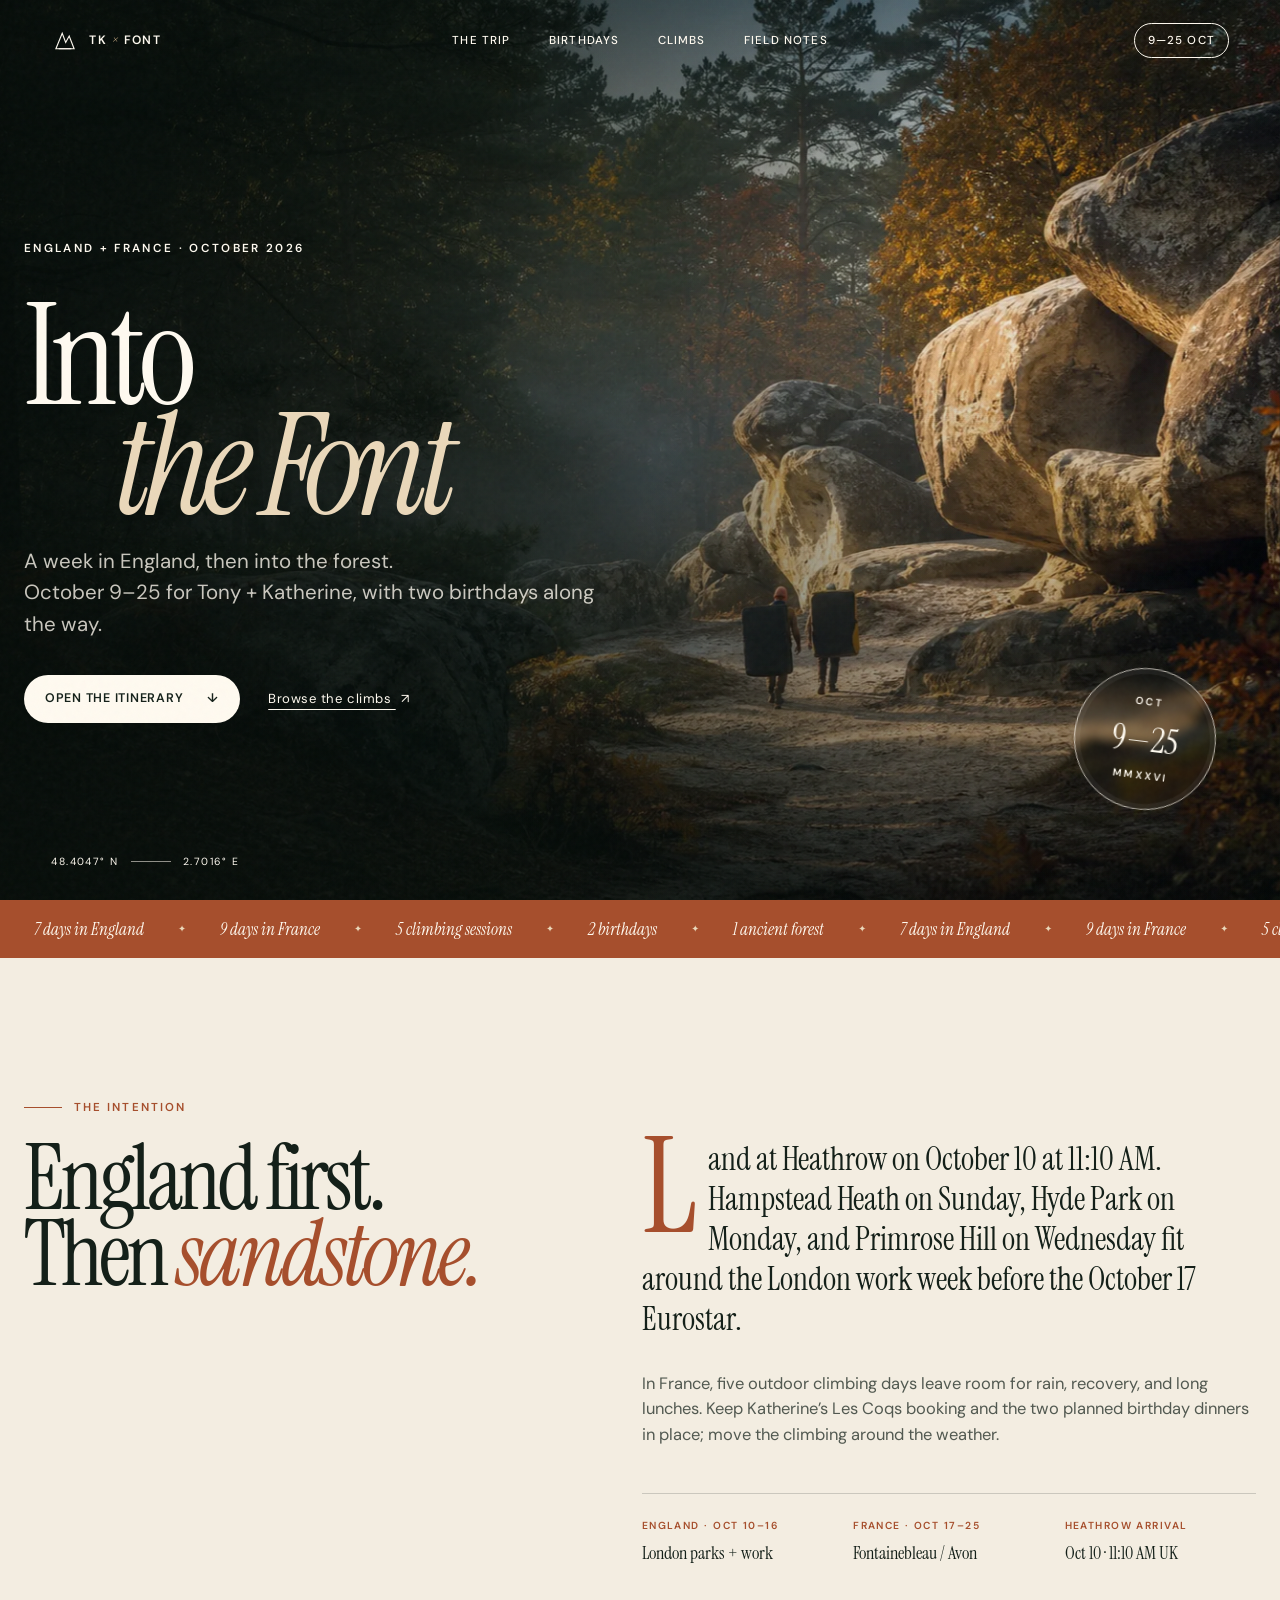
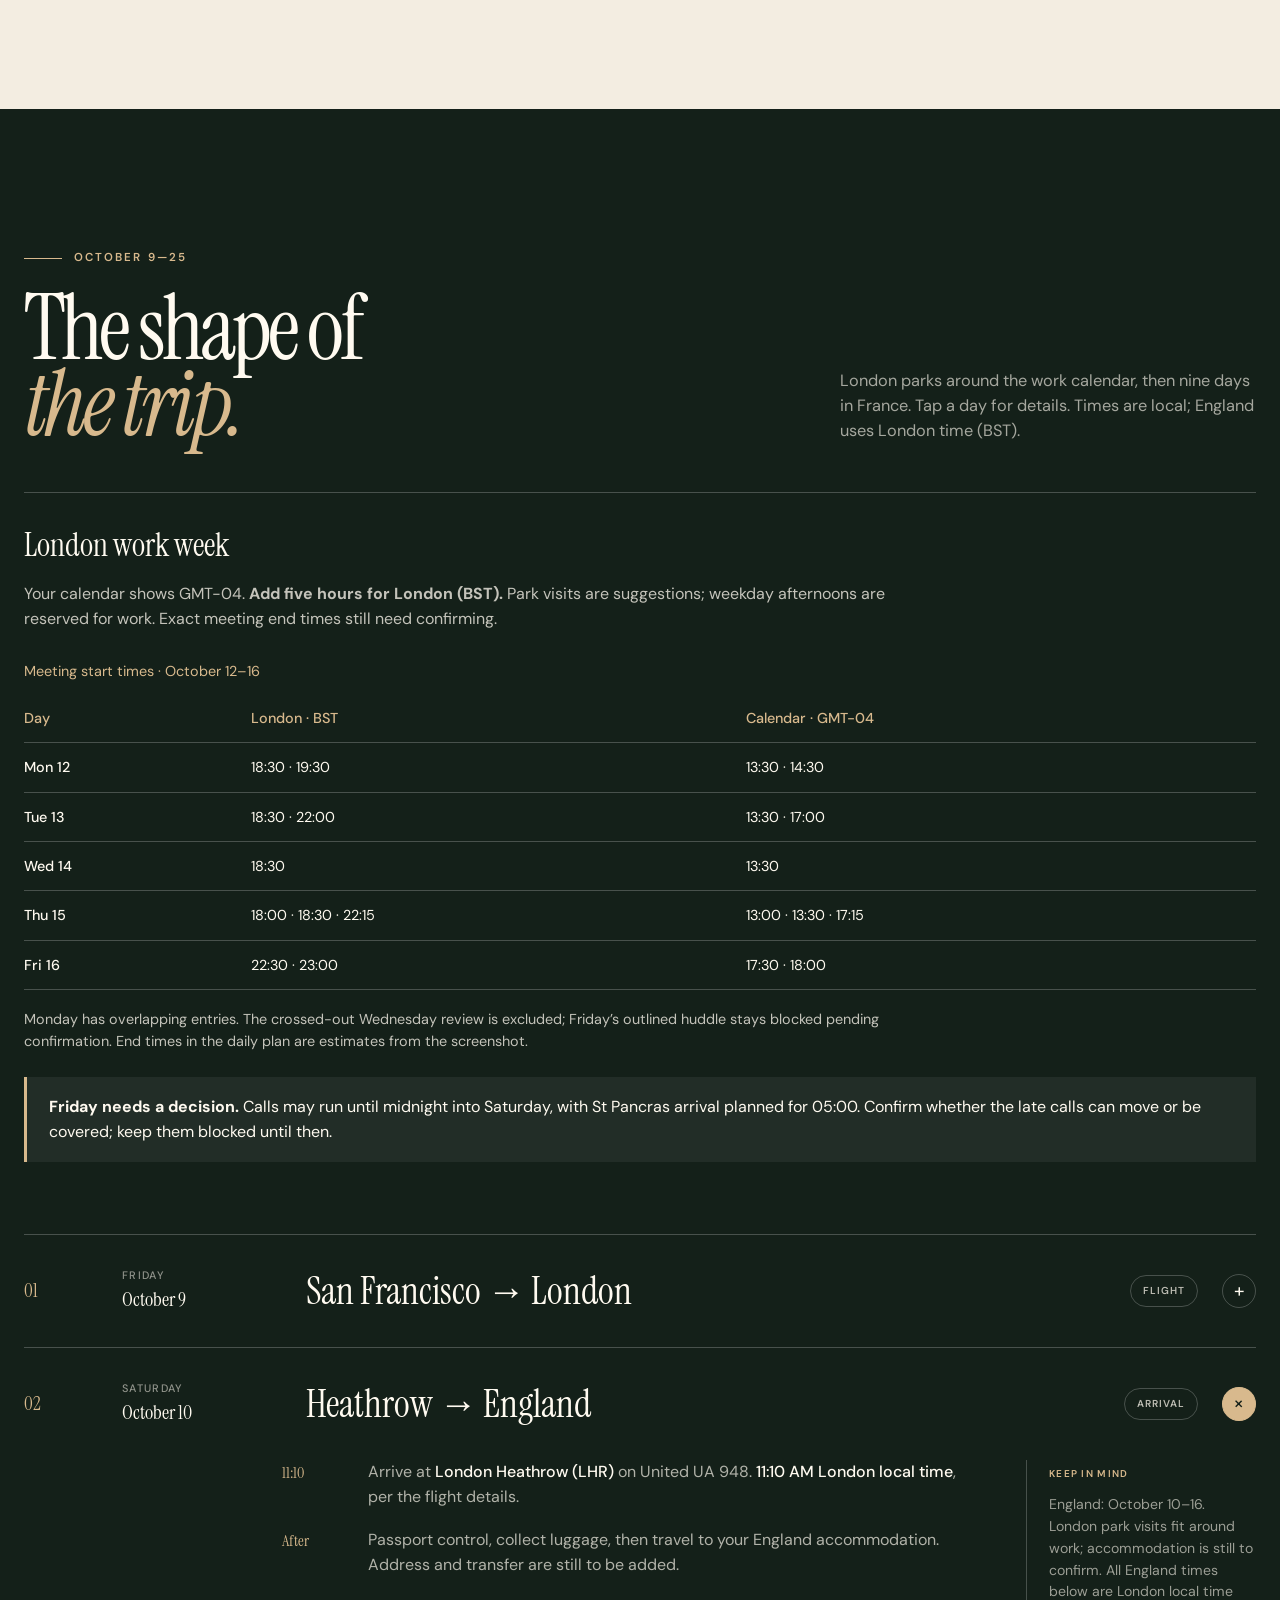
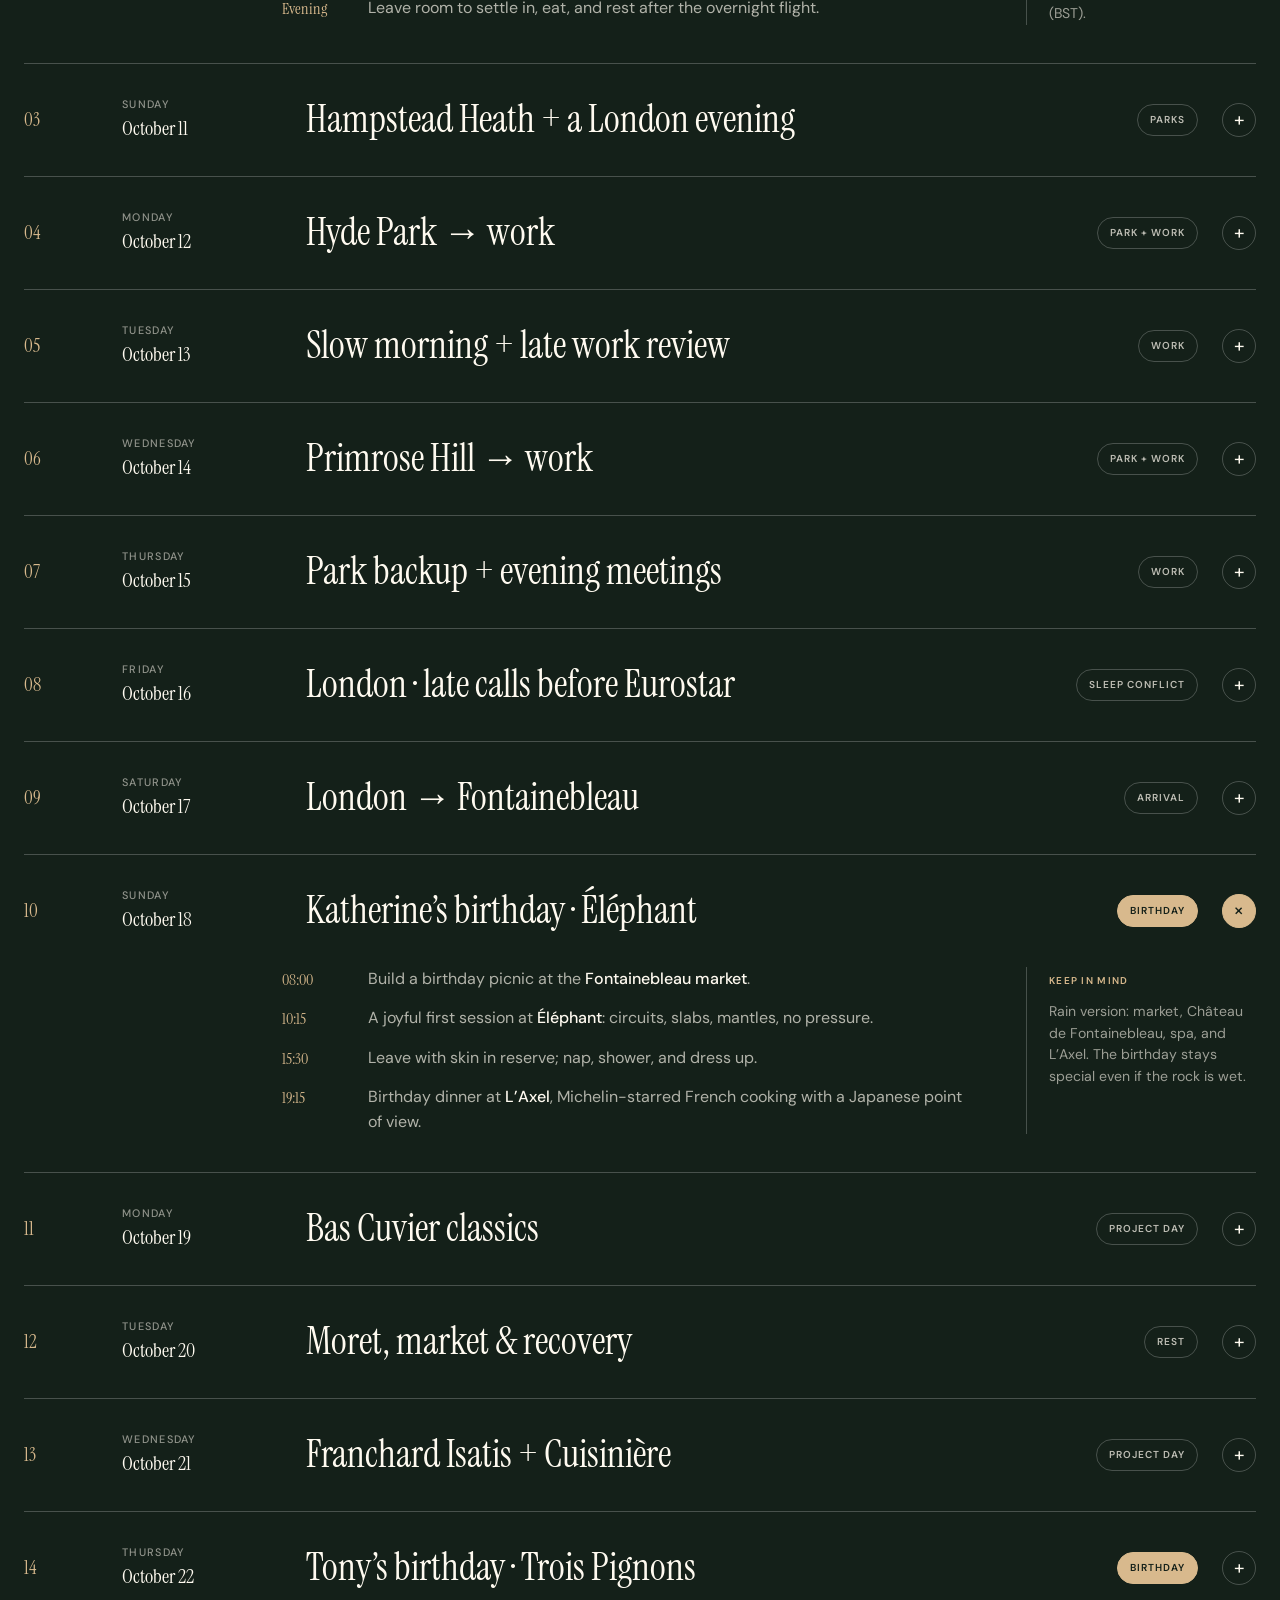
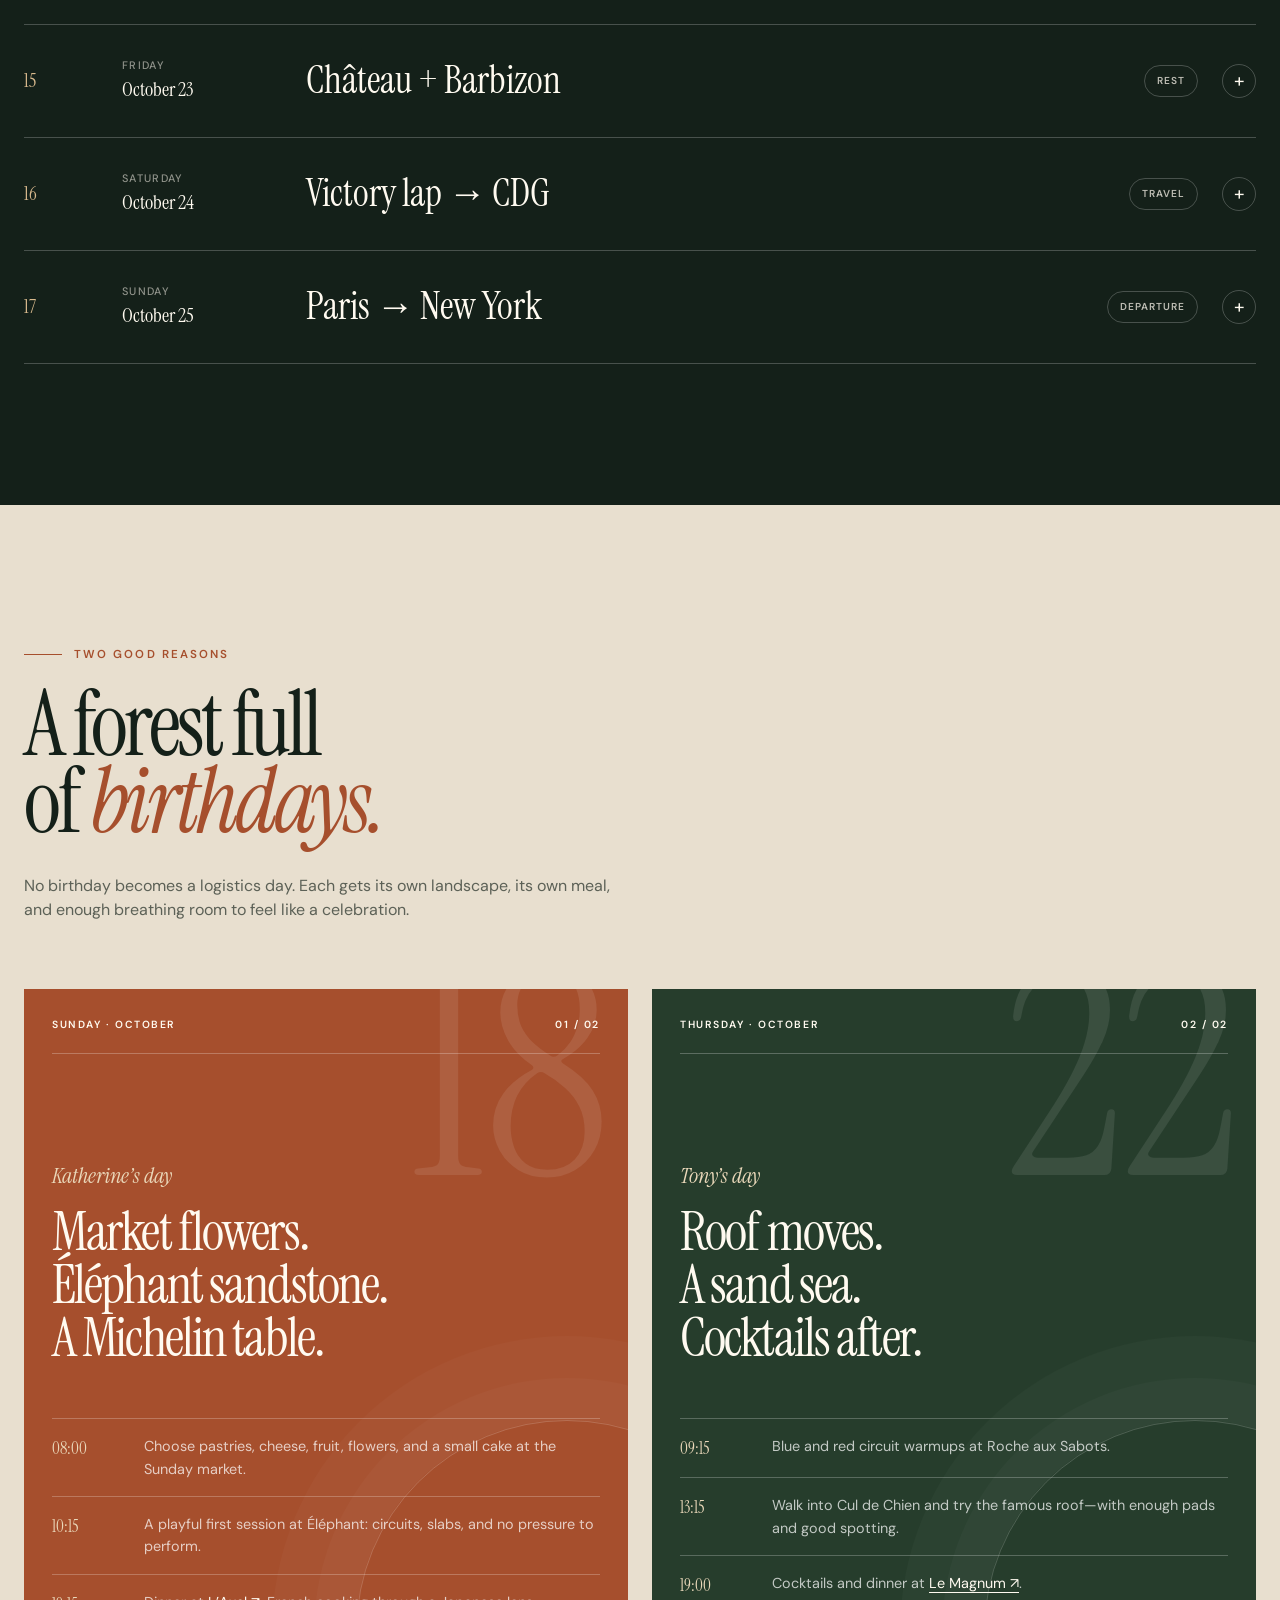
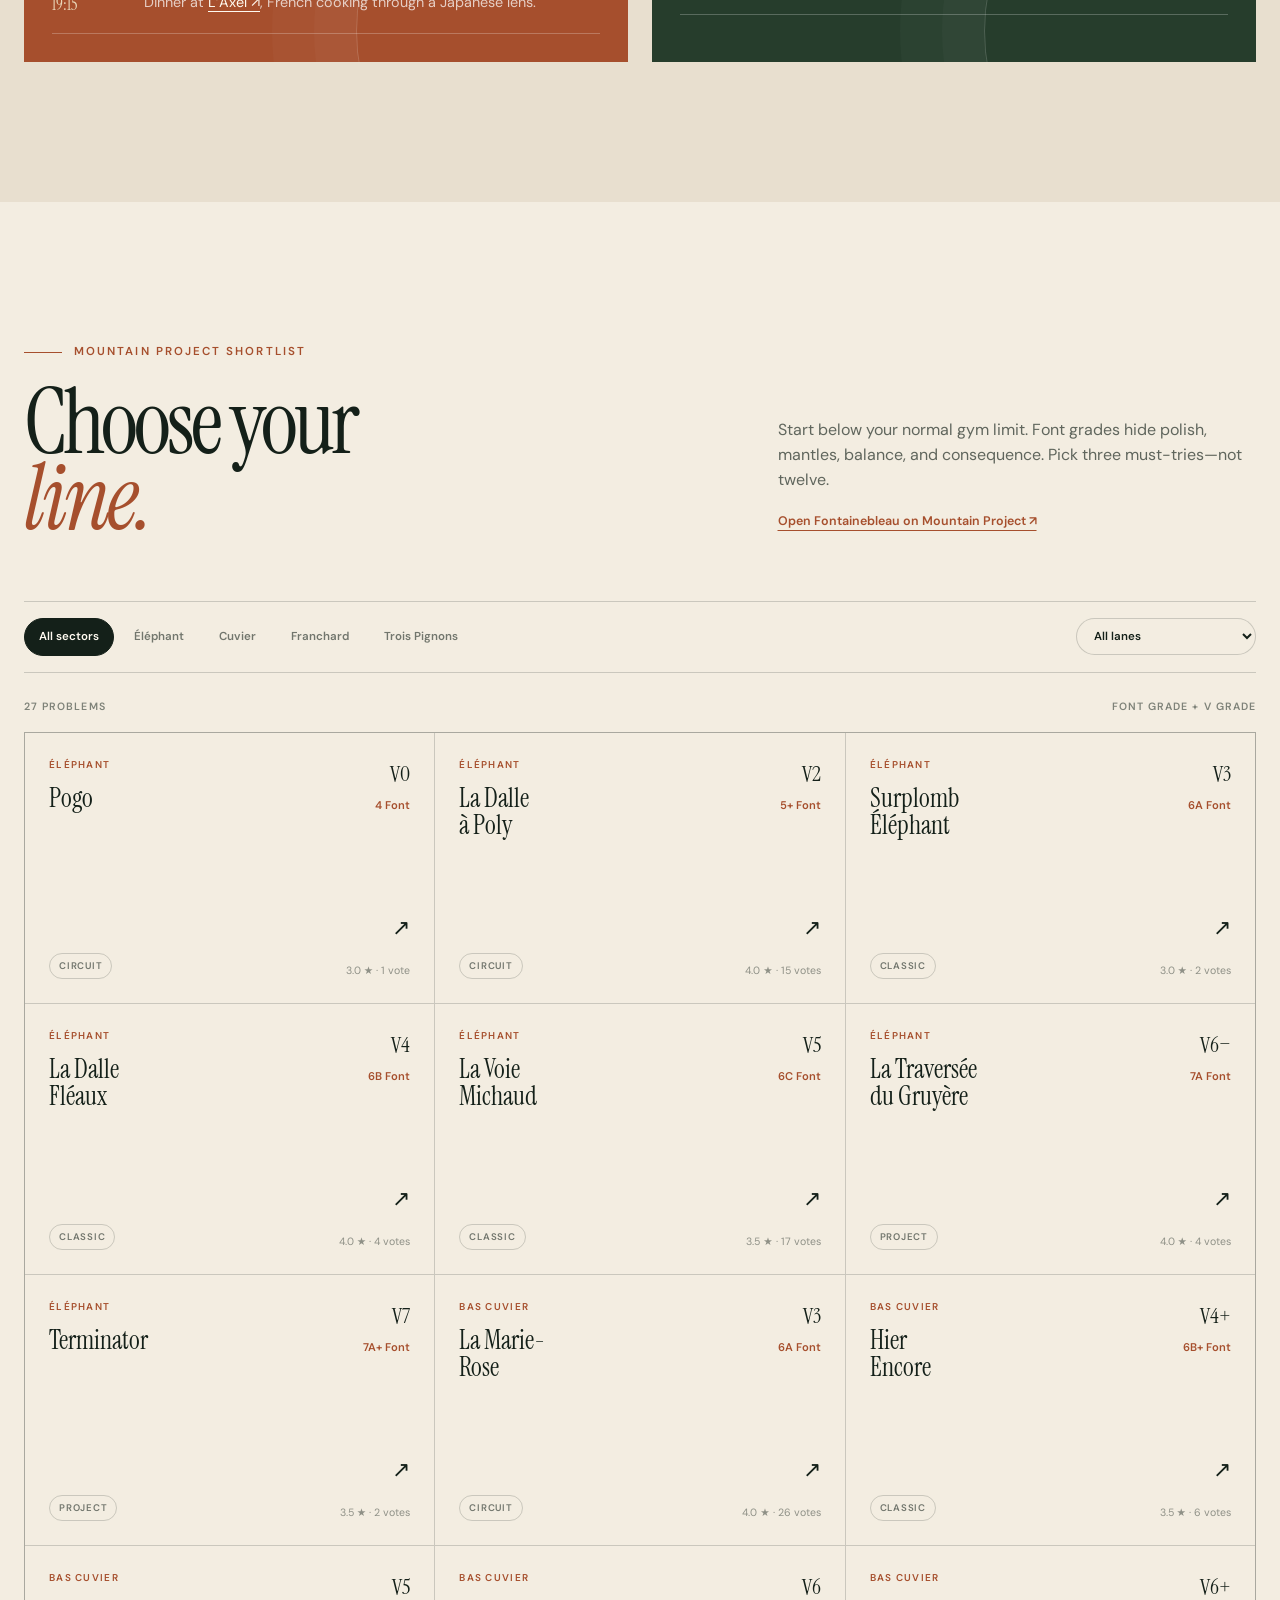
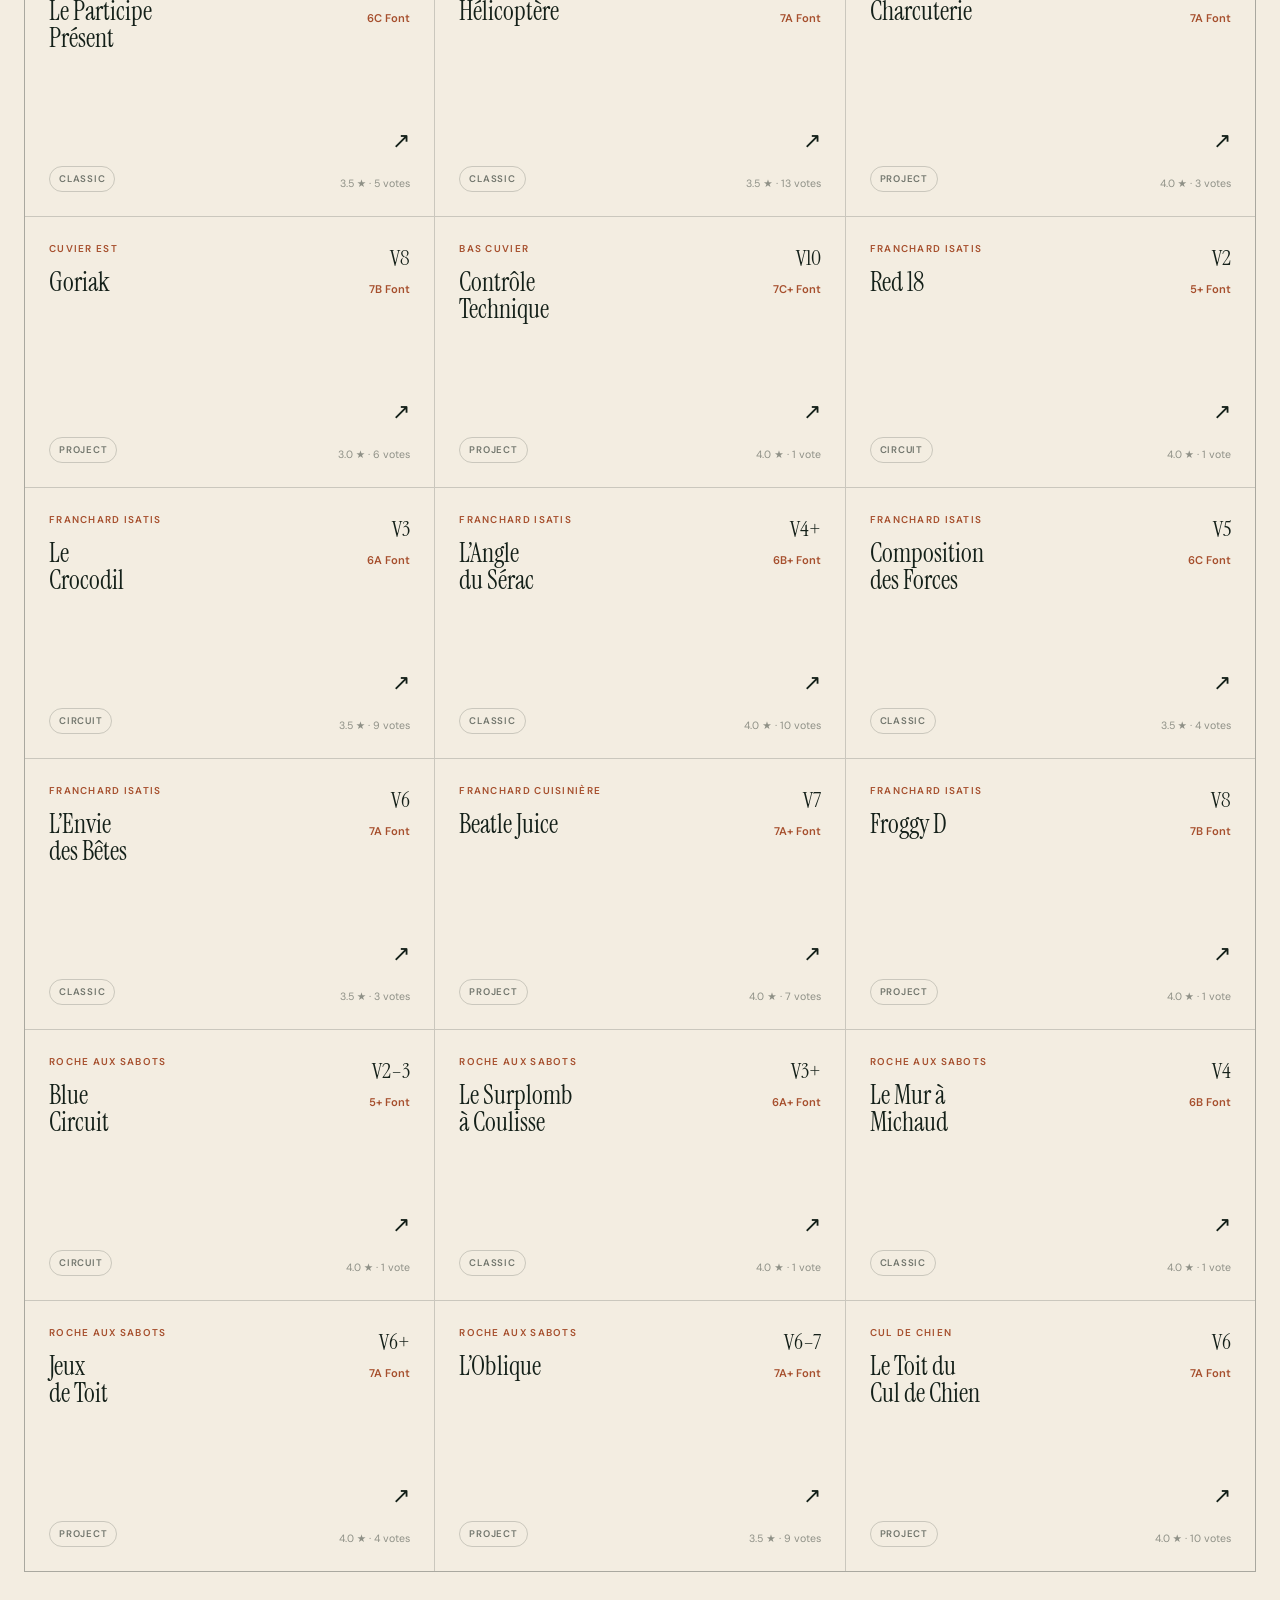
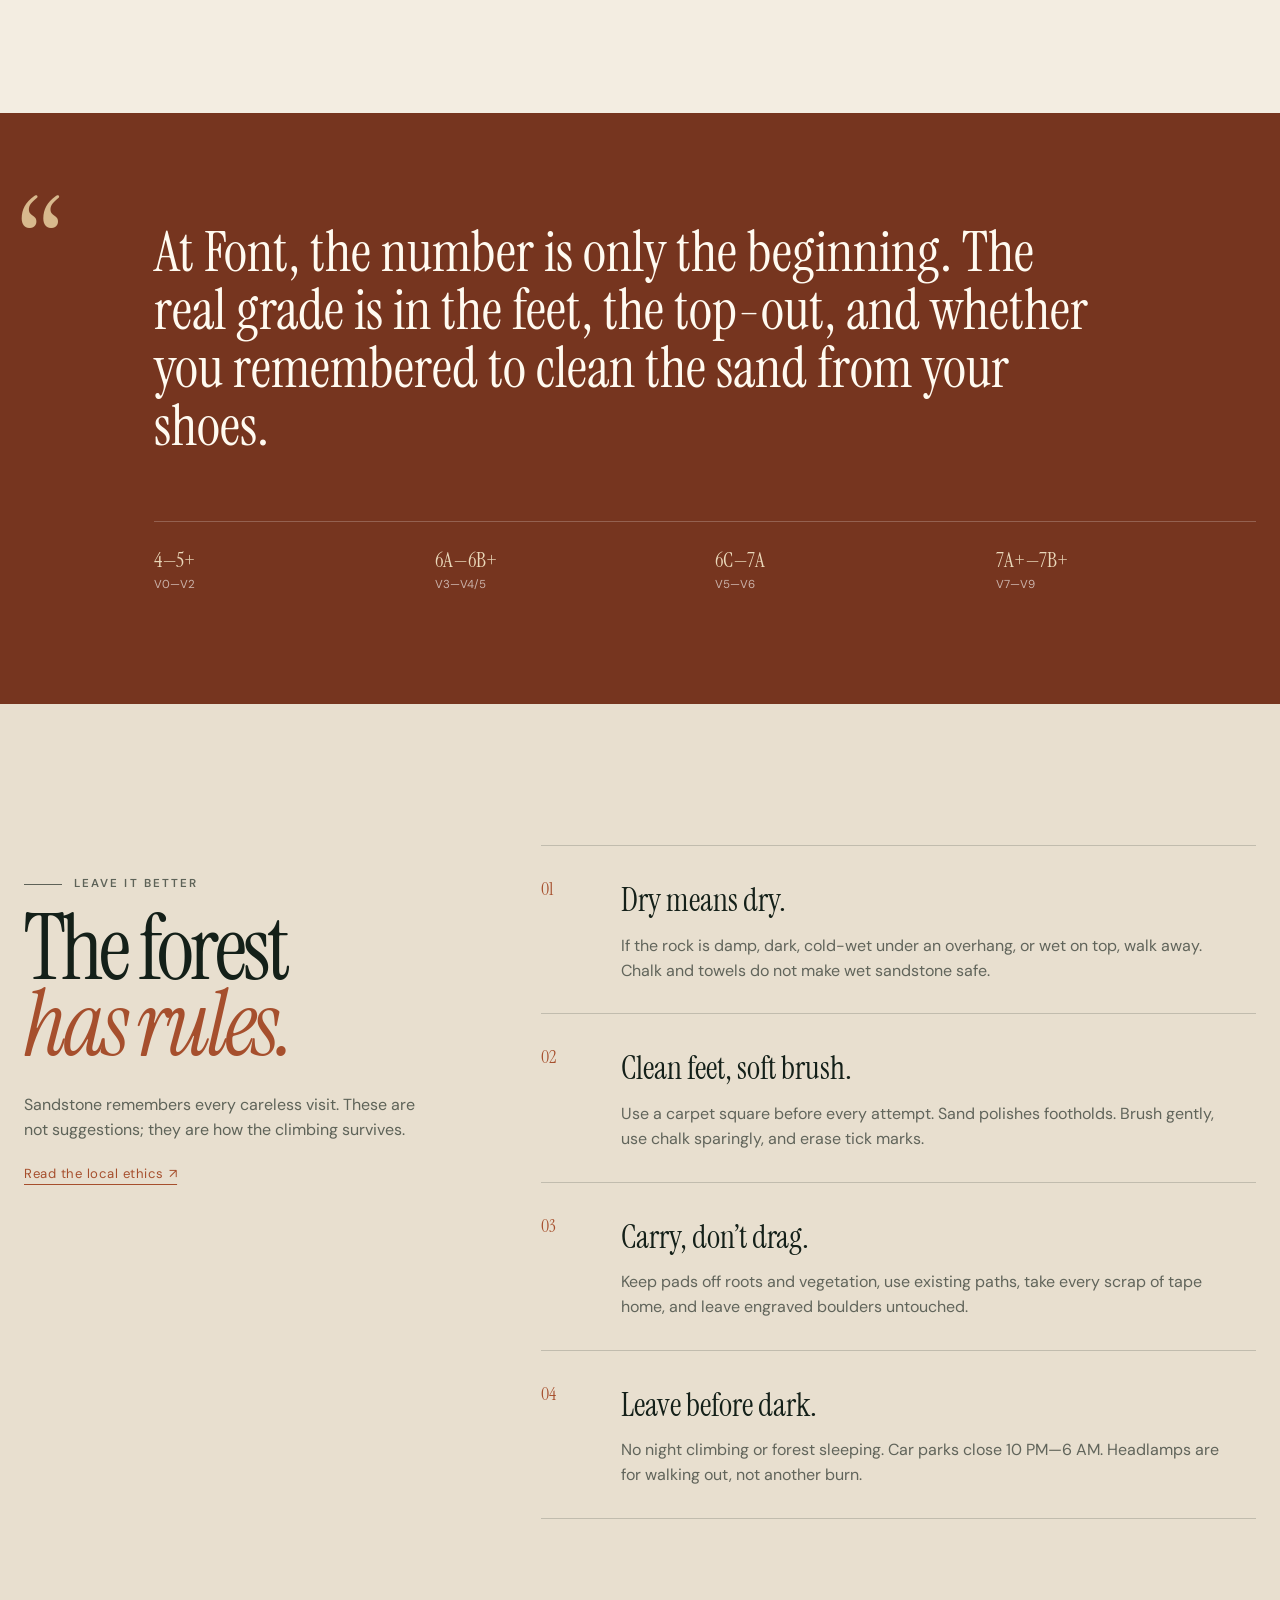
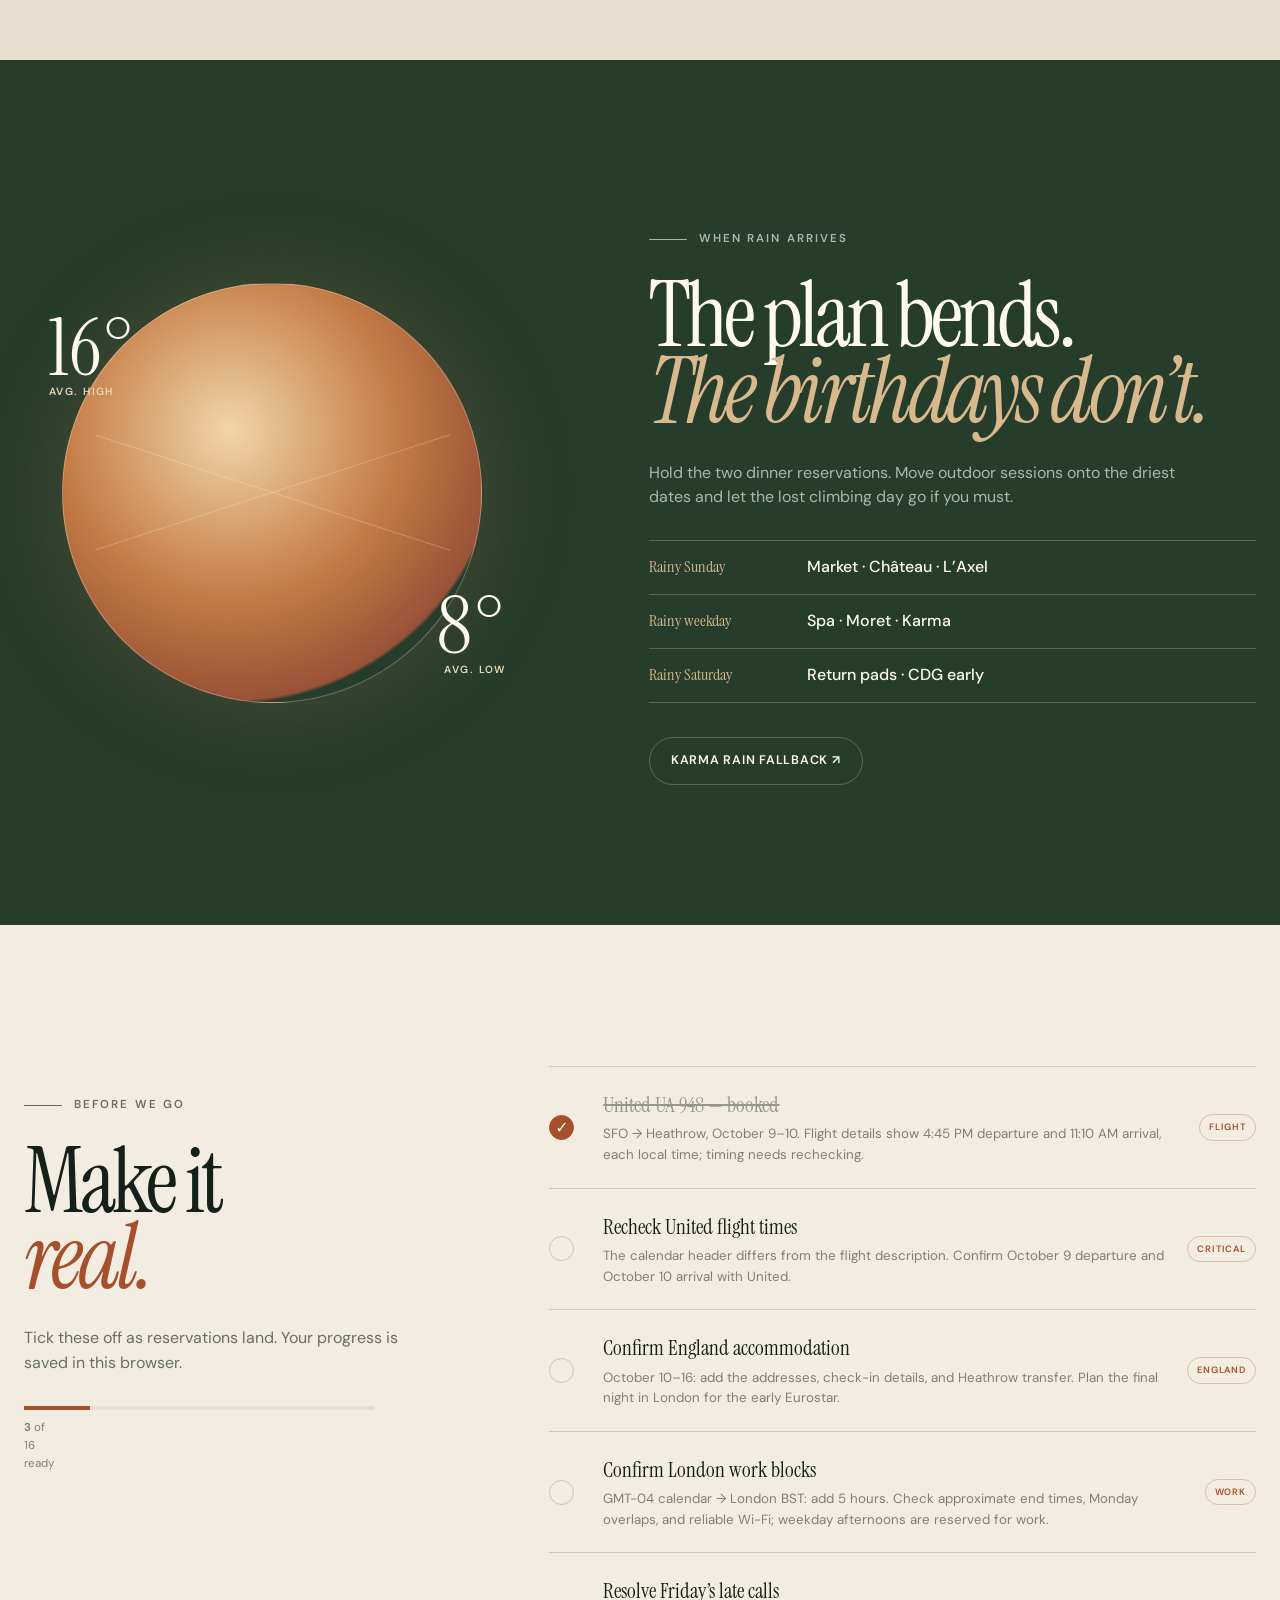
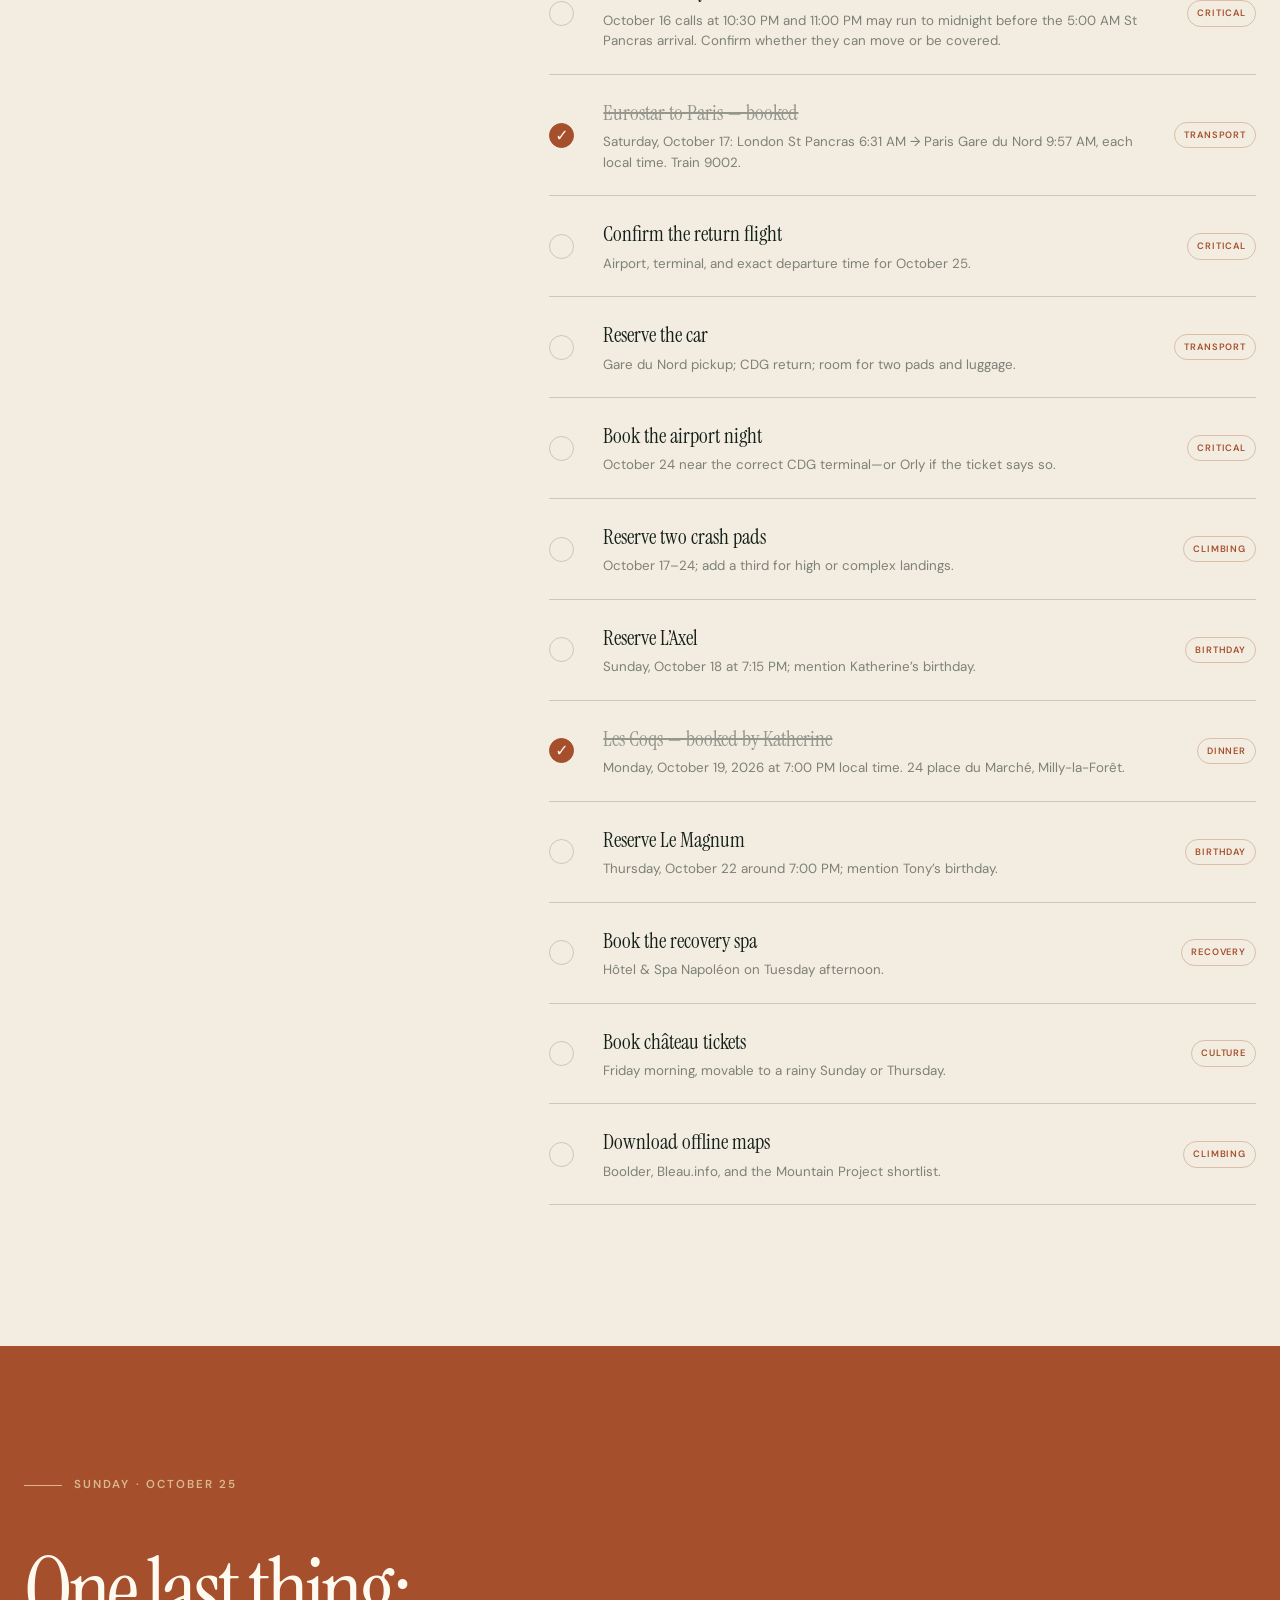
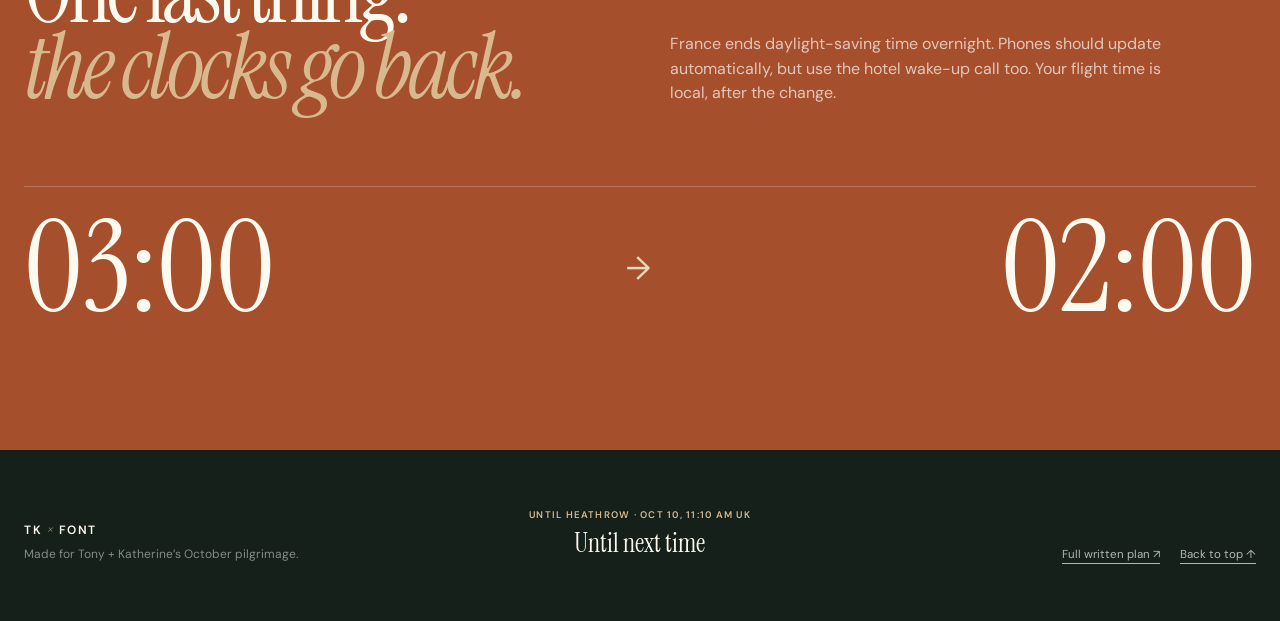
==== font-trip/index.html @ d83b1ad4 "Plan London parks around work schedule" ====
<!doctype html>
<html lang="en">
<head>
  <meta charset="utf-8">
  <meta name="viewport" content="width=device-width, initial-scale=1">
  <meta name="theme-color" content="#142019">
  <meta name="description" content="Tony and Katherine's October 9–25, 2026 trip: an overnight flight to Heathrow, a week in England, then Fontainebleau climbing and two birthdays in France.">
  <title>Tony + Katherine · England + The Font · October 2026</title>
  <link rel="icon" href="favicon.svg" type="image/svg+xml">
  <link rel="preconnect" href="https://fonts.googleapis.com">
  <link rel="preconnect" href="https://fonts.gstatic.com" crossorigin>
  <link href="https://fonts.googleapis.com/css2?family=DM+Sans:wght@400;500;600&amp;family=Instrument+Serif:ital@0;1&amp;display=swap" rel="stylesheet">
  <link rel="preload" as="image" href="assets/fontainebleau-hero.webp" type="image/webp">
  <link rel="stylesheet" href="styles.css?v=20260926-work">
</head>
<body>
  <div class="grain" aria-hidden="true"></div>
  <div class="scroll-progress" aria-hidden="true"><span id="scrollProgress"></span></div>

  <header class="site-header" id="siteHeader">
    <a class="wordmark" href="#top" aria-label="Back to top">
      <svg viewBox="0 0 40 40" aria-hidden="true"><path d="M7 31 16 9l5 13 5-9 7 18H7Z"/><path d="M11 31h18"/></svg>
      <span>TK <i>×</i> FONT</span>
    </a>
    <nav aria-label="Primary navigation">
      <a href="#journey">The trip</a>
      <a href="#birthdays">Birthdays</a>
      <a href="#climbs">Climbs</a>
      <a href="#field-notes">Field notes</a>
    </nav>
    <a class="header-date" href="#bookings">9—25 OCT</a>
    <button class="menu-button" id="menuButton" type="button" aria-expanded="false" aria-controls="mobileMenu" aria-label="Open menu">
      <span></span><span></span>
    </button>
    <div class="mobile-menu" id="mobileMenu" hidden>
      <a href="#journey">The trip</a>
      <a href="#birthdays">Birthdays</a>
      <a href="#climbs">Climbs</a>
      <a href="#field-notes">Field notes</a>
      <a href="#bookings">Before we go</a>
    </div>
  </header>

  <main id="top">
    <section class="hero" aria-labelledby="heroTitle">
      <img class="hero-image" src="assets/fontainebleau-hero.webp" alt="Two climbers carrying crash pads toward sunlit sandstone boulders in an autumn forest">
      <div class="hero-shade" aria-hidden="true"></div>
      <div class="hero-copy">
        <p class="overline">England + France · October 2026</p>
        <h1 id="heroTitle">Into <em>the Font</em></h1>
        <p class="hero-deck">A week in England, then into the forest.<br>October 9–25 for Tony + Katherine, with two birthdays along the way.</p>
        <div class="hero-actions">
          <a class="button button-light" href="#journey">Open the itinerary <span>↓</span></a>
          <a class="text-link" href="#climbs">Browse the climbs <span>↗</span></a>
        </div>
      </div>
      <div class="hero-stamp" aria-label="October 9 to 25, 2026">
        <span>OCT</span>
        <strong>9—25</strong>
        <small>MMXXVI</small>
      </div>
      <div class="hero-caption">
        <span>48.4047° N</span>
        <span class="caption-rule"></span>
        <span>2.7016° E</span>
      </div>
    </section>

    <section class="ticker" aria-label="Trip summary">
      <div class="ticker-track">
        <span>7 days in England</span><b>✦</b><span>9 days in France</span><b>✦</b><span>5 climbing sessions</span><b>✦</b><span>2 birthdays</span><b>✦</b><span>1 ancient forest</span><b>✦</b>
        <span aria-hidden="true">7 days in England</span><b aria-hidden="true">✦</b><span aria-hidden="true">9 days in France</span><b aria-hidden="true">✦</b><span aria-hidden="true">5 climbing sessions</span><b aria-hidden="true">✦</b><span aria-hidden="true">2 birthdays</span><b aria-hidden="true">✦</b><span aria-hidden="true">1 ancient forest</span><b aria-hidden="true">✦</b>
      </div>
    </section>

    <section class="manifesto section-pad reveal" aria-labelledby="manifestoTitle">
      <div class="section-shell intro-grid">
        <div>
          <p class="eyebrow">The intention</p>
          <h2 id="manifestoTitle">England first.<br>Then <em>sandstone.</em></h2>
        </div>
        <div class="intro-copy">
          <p class="dropcap">Land at Heathrow on October 10 at 11:10 AM. Hampstead Heath on Sunday, Hyde Park on Monday, and Primrose Hill on Wednesday fit around the London work week before the October 17 Eurostar.</p>
          <p>In France, five outdoor climbing days leave room for rain, recovery, and long lunches. Keep Katherine’s Les Coqs booking and the two planned birthday dinners in place; move the climbing around the weather.</p>
          <div class="intro-facts">
            <div><small>England · Oct 10–16</small><strong>London parks + work</strong></div>
            <div><small>France · Oct 17–25</small><strong>Fontainebleau / Avon</strong></div>
            <div><small>Heathrow arrival</small><strong>Oct 10 · 11:10 AM UK</strong></div>
          </div>
        </div>
      </div>
    </section>

    <section class="journey section-pad" id="journey" aria-labelledby="journeyTitle">
      <div class="section-shell">
        <div class="section-heading reveal">
          <div>
            <p class="eyebrow eyebrow-light">October 9—25</p>
            <h2 id="journeyTitle">The shape of<br><em>the trip.</em></h2>
          </div>
          <p>London parks around the work calendar, then nine days in France. Tap a day for details. Times are local; England uses London time (BST).</p>
        </div>
        <section class="work-overview reveal" aria-labelledby="workTitle">
          <div>
            <h3 id="workTitle">London work week</h3>
            <p>Your calendar shows GMT−04. <strong>Add five hours for London (BST).</strong> Park visits are suggestions; weekday afternoons are reserved for work. Exact meeting end times still need confirming.</p>
          </div>
          <div class="work-table-wrap">
            <table class="work-table">
              <caption>Meeting start times · October 12–16</caption>
              <thead><tr><th scope="col">Day</th><th scope="col">London · BST</th><th scope="col">Calendar · GMT−04</th></tr></thead>
              <tbody>
                <tr><th scope="row">Mon 12</th><td>18:30 · 19:30</td><td>13:30 · 14:30</td></tr>
                <tr><th scope="row">Tue 13</th><td>18:30 · 22:00</td><td>13:30 · 17:00</td></tr>
                <tr><th scope="row">Wed 14</th><td>18:30</td><td>13:30</td></tr>
                <tr><th scope="row">Thu 15</th><td>18:00 · 18:30 · 22:15</td><td>13:00 · 13:30 · 17:15</td></tr>
                <tr><th scope="row">Fri 16</th><td>22:30 · 23:00</td><td>17:30 · 18:00</td></tr>
              </tbody>
            </table>
          </div>
          <p class="work-caveat">Monday has overlapping entries. The crossed-out Wednesday review is excluded; Friday’s outlined huddle stays blocked pending confirmation. End times in the daily plan are estimates from the screenshot.</p>
          <p class="work-conflict"><strong>Friday needs a decision.</strong> Calls may run until midnight into Saturday, with St Pancras arrival planned for 05:00. Confirm whether the late calls can move or be covered; keep them blocked until then.</p>
        </section>
        <div class="timeline" id="timeline"></div>
      </div>
    </section>

    <section class="birthdays section-pad" id="birthdays" aria-labelledby="birthdayTitle">
      <div class="section-shell">
        <div class="birthday-heading reveal">
          <p class="eyebrow">Two good reasons</p>
          <h2 id="birthdayTitle">A forest full<br>of <em>birthdays.</em></h2>
          <p>No birthday becomes a logistics day. Each gets its own landscape, its own meal, and enough breathing room to feel like a celebration.</p>
        </div>
        <div class="birthday-grid">
          <article class="birthday-card birthday-k reveal">
            <div class="birthday-number">18</div>
            <div class="birthday-topline"><span>Sunday · October</span><span>01 / 02</span></div>
            <div class="birthday-content">
              <p class="handwritten">Katherine’s day</p>
              <h3>Market flowers.<br>Éléphant sandstone.<br>A Michelin table.</h3>
              <ol>
                <li><time>08:00</time><span>Choose pastries, cheese, fruit, flowers, and a small cake at the Sunday market.</span></li>
                <li><time>10:15</time><span>A playful first session at Éléphant: circuits, slabs, and no pressure to perform.</span></li>
                <li><time>19:15</time><span>Dinner at <a href="https://guide.michelin.com/us/en/ile-de-france/fontainebleau/restaurant/l-axel" target="_blank" rel="noreferrer">L’Axel ↗</a>, French cooking through a Japanese lens.</span></li>
              </ol>
            </div>
          </article>
          <article class="birthday-card birthday-t reveal delay-1">
            <div class="birthday-number">22</div>
            <div class="birthday-topline"><span>Thursday · October</span><span>02 / 02</span></div>
            <div class="birthday-content">
              <p class="handwritten">Tony’s day</p>
              <h3>Roof moves.<br>A sand sea.<br>Cocktails after.</h3>
              <ol>
                <li><time>09:15</time><span>Blue and red circuit warmups at Roche aux Sabots.</span></li>
                <li><time>13:15</time><span>Walk into Cul de Chien and try the famous roof—with enough pads and good spotting.</span></li>
                <li><time>19:00</time><span>Cocktails and dinner at <a href="https://www.lemagnum-fontainebleau.fr/en/" target="_blank" rel="noreferrer">Le Magnum ↗</a>.</span></li>
              </ol>
            </div>
          </article>
        </div>
      </div>
    </section>

    <section class="climbs section-pad" id="climbs" aria-labelledby="climbsTitle">
      <div class="section-shell">
        <div class="climb-heading reveal">
          <div>
            <p class="eyebrow">Mountain Project shortlist</p>
            <h2 id="climbsTitle">Choose your<br><em>line.</em></h2>
          </div>
          <div class="climb-heading-copy">
            <p>Start below your normal gym limit. Font grades hide polish, mantles, balance, and consequence. Pick three must-tries—not twelve.</p>
            <a href="https://www.mountainproject.com/area/106008886/fontainebleau" target="_blank" rel="noreferrer">Open Fontainebleau on Mountain Project ↗</a>
          </div>
        </div>

        <div class="filter-row reveal" aria-label="Filter climbs">
          <div class="filters" id="areaFilters" role="group" aria-label="Filter by climbing area">
            <button class="filter active" type="button" data-area="all" aria-pressed="true">All sectors</button>
            <button class="filter" type="button" data-area="elephant" aria-pressed="false">Éléphant</button>
            <button class="filter" type="button" data-area="cuvier" aria-pressed="false">Cuvier</button>
            <button class="filter" type="button" data-area="franchard" aria-pressed="false">Franchard</button>
            <button class="filter" type="button" data-area="sabots" aria-pressed="false">Trois Pignons</button>
          </div>
          <label class="lane-select">
            <span class="sr-only">Filter by difficulty lane</span>
            <select id="laneFilter">
              <option value="all">All lanes</option>
              <option value="circuit">Circuit · V0–V3</option>
              <option value="classic">Classics · V3–V6</option>
              <option value="project">Projects · V6–V10</option>
            </select>
          </label>
        </div>
        <div class="route-meta reveal"><span id="routeCount">0 problems</span><span>Font grade + V grade</span></div>
        <div class="route-grid" id="routeGrid" aria-live="polite"></div>
      </div>
    </section>

    <section class="grade-note" aria-label="Font grade reminder">
      <div class="section-shell grade-note-inner reveal">
        <p class="oversized-quote">“</p>
        <blockquote>At Font, the number is only the beginning. The real grade is in the feet, the top-out, and whether you remembered to clean the sand from your shoes.</blockquote>
        <div class="grade-key">
          <span><b>4—5+</b> V0—V2</span>
          <span><b>6A—6B+</b> V3—V4/5</span>
          <span><b>6C—7A</b> V5—V6</span>
          <span><b>7A+—7B+</b> V7—V9</span>
        </div>
      </div>
    </section>

    <section class="field-notes section-pad" id="field-notes" aria-labelledby="fieldTitle">
      <div class="section-shell">
        <div class="field-layout">
          <div class="field-title reveal">
            <p class="eyebrow">Leave it better</p>
            <h2 id="fieldTitle">The forest<br><em>has rules.</em></h2>
            <p>Sandstone remembers every careless visit. These are not suggestions; they are how the climbing survives.</p>
            <a class="ink-link" href="https://bleau.info/ethique?locale=en" target="_blank" rel="noreferrer">Read the local ethics ↗</a>
          </div>
          <div class="rule-list">
            <article class="rule reveal">
              <span>01</span><div><h3>Dry means dry.</h3><p>If the rock is damp, dark, cold-wet under an overhang, or wet on top, walk away. Chalk and towels do not make wet sandstone safe.</p></div>
            </article>
            <article class="rule reveal delay-1">
              <span>02</span><div><h3>Clean feet, soft brush.</h3><p>Use a carpet square before every attempt. Sand polishes footholds. Brush gently, use chalk sparingly, and erase tick marks.</p></div>
            </article>
            <article class="rule reveal delay-2">
              <span>03</span><div><h3>Carry, don’t drag.</h3><p>Keep pads off roots and vegetation, use existing paths, take every scrap of tape home, and leave engraved boulders untouched.</p></div>
            </article>
            <article class="rule reveal delay-3">
              <span>04</span><div><h3>Leave before dark.</h3><p>No night climbing or forest sleeping. Car parks close 10 PM—6 AM. Headlamps are for walking out, not another burn.</p></div>
            </article>
          </div>
        </div>
      </div>
    </section>

    <section class="weather section-pad" aria-labelledby="weatherTitle">
      <div class="section-shell weather-grid">
        <div class="weather-art reveal" aria-hidden="true">
          <div class="sun-disc"></div>
          <div class="weather-temp"><strong>16°</strong><span>avg. high</span></div>
          <div class="weather-low"><strong>8°</strong><span>avg. low</span></div>
        </div>
        <div class="weather-copy reveal delay-1">
          <p class="eyebrow eyebrow-light">When rain arrives</p>
          <h2 id="weatherTitle">The plan bends.<br><em>The birthdays don’t.</em></h2>
          <p>Hold the two dinner reservations. Move outdoor sessions onto the driest dates and let the lost climbing day go if you must.</p>
          <div class="swap-list">
            <div><span>Rainy Sunday</span><strong>Market · Château · L’Axel</strong></div>
            <div><span>Rainy weekday</span><strong>Spa · Moret · Karma</strong></div>
            <div><span>Rainy Saturday</span><strong>Return pads · CDG early</strong></div>
          </div>
          <a class="button button-outline" href="https://karma-escalade.fr/en/fontainebleau/the-gym" target="_blank" rel="noreferrer">Karma rain fallback ↗</a>
        </div>
      </div>
    </section>

    <section class="bookings section-pad" id="bookings" aria-labelledby="bookingTitle">
      <div class="section-shell booking-layout">
        <div class="booking-heading reveal">
          <p class="eyebrow">Before we go</p>
          <h2 id="bookingTitle">Make it<br><em>real.</em></h2>
          <p>Tick these off as reservations land. Your progress is saved in this browser.</p>
          <div class="booking-progress" aria-label="Booking progress">
            <div><span id="bookingProgress"></span></div>
            <p><strong id="bookingDone">0</strong> of <span id="bookingTotal">0</span> ready</p>
          </div>
        </div>
        <div class="checklist reveal delay-1" id="bookingChecklist"></div>
      </div>
    </section>

    <section class="departure" aria-labelledby="departureTitle">
      <div class="departure-inner section-shell reveal">
        <p class="eyebrow eyebrow-light">Sunday · October 25</p>
        <h2 id="departureTitle">One last thing:<br><em>the clocks go back.</em></h2>
        <p>France ends daylight-saving time overnight. Phones should update automatically, but use the hotel wake-up call too. Your flight time is local, after the change.</p>
        <div class="departure-time"><span>03:00</span><b>→</b><span>02:00</span></div>
      </div>
    </section>
  </main>

  <footer>
    <div class="section-shell footer-grid">
      <div>
        <p class="footer-mark">TK <i>×</i> FONT</p>
        <p>Made for Tony + Katherine’s October pilgrimage.</p>
      </div>
      <div class="countdown" aria-label="Countdown to the trip">
        <small>Until Heathrow · Oct 10, 11:10 AM UK</small>
        <strong id="countdown">Calculating…</strong>
      </div>
      <div class="footer-links">
        <a href="../FRANCE_FONT_TRIP_PLAN.md">Full written plan ↗</a>
        <a href="#top">Back to top ↑</a>
      </div>
    </div>
  </footer>

  <script src="app.js?v=20260926-work"></script>
</body>
</html>
---- font-trip/styles.css ----
:root {
  --ink: #142019;
  --ink-soft: #233129;
  --forest: #263d2c;
  --forest-light: #4f6a51;
  --paper: #f3ede1;
  --paper-2: #e8dfcf;
  --sand: #d8b98d;
  --sand-light: #ead8ba;
  --rust: #a64f2d;
  --rust-dark: #76351f;
  --cream: #fffaf0;
  --line: rgba(20, 32, 25, .18);
  --white-line: rgba(255, 255, 255, .22);
  --max: 1240px;
  --serif: "Instrument Serif", Georgia, serif;
  --sans: "DM Sans", system-ui, -apple-system, sans-serif;
  --ease: cubic-bezier(.2, .75, .2, 1);
}

* { box-sizing: border-box; }
html { scroll-behavior: smooth; }
body {
  margin: 0;
  color: var(--ink);
  background: var(--paper);
  font-family: var(--sans);
  font-size: 16px;
  line-height: 1.55;
  -webkit-font-smoothing: antialiased;
  overflow-x: hidden;
}
body.menu-open { overflow: hidden; }
a { color: inherit; }
button, select { font: inherit; }
button, a { -webkit-tap-highlight-color: transparent; }
img { display: block; max-width: 100%; }
h1, h2, h3, p { margin-top: 0; }
h1, h2, h3 { text-wrap: balance; }
::selection { color: var(--cream); background: var(--rust); }

.sr-only {
  position: absolute;
  width: 1px;
  height: 1px;
  padding: 0;
  margin: -1px;
  overflow: hidden;
  clip: rect(0, 0, 0, 0);
  white-space: nowrap;
  border: 0;
}

.grain {
  position: fixed;
  inset: 0;
  z-index: 200;
  pointer-events: none;
  opacity: .035;
  background-image: url("data:image/svg+xml,%3Csvg viewBox='0 0 180 180' xmlns='http://www.w3.org/2000/svg'%3E%3Cfilter id='n'%3E%3CfeTurbulence type='fractalNoise' baseFrequency='.9' numOctaves='4' stitchTiles='stitch'/%3E%3C/filter%3E%3Crect width='100%25' height='100%25' filter='url(%23n)' opacity='.85'/%3E%3C/svg%3E");
}
.scroll-progress {
  position: fixed;
  z-index: 300;
  top: 0;
  left: 0;
  width: 100%;
  height: 3px;
}
.scroll-progress span {
  display: block;
  width: 0;
  height: 100%;
  background: var(--sand);
}

.section-shell { width: min(calc(100% - 48px), var(--max)); margin-inline: auto; }
.section-pad { padding: clamp(88px, 11vw, 160px) 0; }
.eyebrow {
  display: flex;
  align-items: center;
  gap: 12px;
  margin-bottom: 24px;
  color: var(--rust);
  font-size: .72rem;
  font-weight: 600;
  letter-spacing: .18em;
  text-transform: uppercase;
}
.eyebrow::before { content: ""; width: 38px; height: 1px; background: currentColor; }
.eyebrow-light { color: var(--sand); }
.reveal {
  opacity: 0;
  transform: translateY(26px);
  transition: opacity .85s var(--ease), transform .85s var(--ease);
}
.reveal.visible { opacity: 1; transform: none; }
.delay-1 { transition-delay: .12s; }
.delay-2 { transition-delay: .2s; }
.delay-3 { transition-delay: .28s; }

/* Header */
.site-header {
  position: fixed;
  z-index: 120;
  inset: 0 0 auto;
  height: 82px;
  padding: 0 clamp(22px, 4vw, 64px);
  display: grid;
  grid-template-columns: 1fr auto 1fr;
  align-items: center;
  color: var(--cream);
  border-bottom: 1px solid transparent;
  transition: height .35s var(--ease), background .35s, border-color .35s, color .35s;
}
.site-header.scrolled {
  height: 66px;
  color: var(--ink);
  background: rgba(243, 237, 225, .92);
  border-color: var(--line);
  backdrop-filter: blur(16px);
}
.wordmark {
  width: max-content;
  display: inline-flex;
  align-items: center;
  gap: 10px;
  color: inherit;
  text-decoration: none;
  font-size: .76rem;
  font-weight: 600;
  letter-spacing: .12em;
}
.wordmark svg { width: 28px; height: 28px; fill: none; stroke: currentColor; stroke-width: 1.6; }
.wordmark i, .footer-mark i { color: var(--sand); font-family: var(--serif); font-weight: 400; }
.site-header nav { display: flex; align-items: center; gap: clamp(20px, 3vw, 44px); }
.site-header nav a, .header-date {
  position: relative;
  color: inherit;
  text-decoration: none;
  font-size: .72rem;
  font-weight: 500;
  letter-spacing: .1em;
  text-transform: uppercase;
}
.site-header nav a::after {
  content: "";
  position: absolute;
  left: 0;
  right: 100%;
  bottom: -8px;
  height: 1px;
  background: currentColor;
  transition: right .3s var(--ease);
}
.site-header nav a:hover::after { right: 0; }
.header-date { justify-self: end; padding: 8px 13px; border: 1px solid currentColor; border-radius: 99px; }
.menu-button, .mobile-menu { display: none; }

/* Hero */
.hero {
  position: relative;
  min-height: max(720px, 100svh);
  overflow: hidden;
  display: flex;
  align-items: center;
  color: var(--cream);
  background: var(--ink);
}
.hero-image {
  position: absolute;
  inset: 0;
  width: 100%;
  height: 100%;
  object-fit: cover;
  object-position: center;
  transform: scale(1.035);
  animation: hero-breathe 18s ease-out both;
}
@keyframes hero-breathe { to { transform: scale(1); } }
.hero-shade {
  position: absolute;
  inset: 0;
  background:
    linear-gradient(90deg, rgba(7, 14, 10, .86) 0%, rgba(8, 17, 11, .57) 39%, rgba(7, 14, 10, .06) 72%),
    linear-gradient(180deg, rgba(7, 14, 10, .38) 0%, transparent 36%, rgba(7, 14, 10, .54) 100%);
}
.hero-copy {
  position: relative;
  z-index: 1;
  width: min(690px, calc(100% - 48px));
  margin-left: max(24px, calc((100% - var(--max)) / 2));
  padding-top: 62px;
}
.overline {
  margin-bottom: clamp(30px, 5vh, 55px);
  font-size: .73rem;
  font-weight: 600;
  letter-spacing: .2em;
  text-transform: uppercase;
}
.hero h1 {
  margin: 0 0 24px;
  font-family: var(--serif);
  font-size: clamp(5rem, 11vw, 9.7rem);
  font-weight: 400;
  letter-spacing: -.055em;
  line-height: .78;
}
.hero h1 em { display: block; padding-left: clamp(32px, 7vw, 90px); color: var(--sand-light); font-weight: 400; }
.hero-deck { max-width: 590px; margin-bottom: 34px; color: rgba(255, 250, 240, .78); font-size: clamp(1.02rem, 1.7vw, 1.28rem); }
.hero-actions { display: flex; align-items: center; gap: 28px; flex-wrap: wrap; }
.button {
  min-height: 48px;
  padding: 12px 21px;
  display: inline-flex;
  justify-content: center;
  align-items: center;
  gap: 24px;
  border-radius: 99px;
  text-decoration: none;
  font-size: .78rem;
  font-weight: 600;
  letter-spacing: .06em;
  text-transform: uppercase;
  transition: transform .3s var(--ease), background .3s, color .3s, border-color .3s;
}
.button:hover { transform: translateY(-3px); }
.button-light { color: var(--ink); background: var(--cream); }
.button-outline { color: var(--cream); border: 1px solid var(--white-line); }
.button-outline:hover { color: var(--ink); background: var(--cream); border-color: var(--cream); }
.text-link, .ink-link {
  color: inherit;
  text-underline-offset: 6px;
  text-decoration-thickness: 1px;
  font-size: .82rem;
  letter-spacing: .04em;
}
.text-link span { display: inline-block; margin-left: 5px; transition: transform .25s; }
.text-link:hover span { transform: translate(3px, -3px); }
.hero-stamp {
  position: absolute;
  z-index: 1;
  right: clamp(24px, 5vw, 76px);
  bottom: clamp(74px, 10vh, 112px);
  width: 142px;
  height: 142px;
  display: flex;
  flex-direction: column;
  justify-content: center;
  align-items: center;
  border: 1px solid rgba(255, 250, 240, .72);
  border-radius: 50%;
  transform: rotate(7deg);
  box-shadow: inset 0 0 0 5px rgba(255, 255, 255, .05);
  backdrop-filter: blur(5px);
}
.hero-stamp span, .hero-stamp small { font-size: .64rem; font-weight: 600; letter-spacing: .22em; }
.hero-stamp strong { margin: 2px 0; font-family: var(--serif); font-size: 2.2rem; font-weight: 400; }
.hero-caption {
  position: absolute;
  z-index: 1;
  left: clamp(24px, 4vw, 64px);
  bottom: 30px;
  display: flex;
  align-items: center;
  gap: 12px;
  font-size: .65rem;
  letter-spacing: .14em;
}
.caption-rule { width: 40px; height: 1px; background: var(--cream); opacity: .55; }

/* Ticker */
.ticker { overflow: hidden; color: var(--cream); background: var(--rust); }
.ticker-track {
  width: max-content;
  padding: 16px 0;
  display: flex;
  align-items: center;
  animation: ticker 30s linear infinite;
}
.ticker-track span { padding: 0 34px; font-family: var(--serif); font-size: 1.05rem; font-style: italic; }
.ticker-track b { color: var(--sand-light); font-size: .6rem; }
@keyframes ticker { to { transform: translateX(-50%); } }

/* Intro */
.manifesto { background: var(--paper); }
.intro-grid { display: grid; grid-template-columns: .9fr 1.1fr; gap: clamp(50px, 9vw, 150px); align-items: start; }
.manifesto h2, .section-heading h2, .birthday-heading h2, .climb-heading h2, .field-title h2, .weather-copy h2, .booking-heading h2, .departure h2 {
  margin: 0;
  font-family: var(--serif);
  font-size: clamp(3.7rem, 7vw, 7rem);
  font-weight: 400;
  letter-spacing: -.045em;
  line-height: .85;
}
.manifesto h2 em, .section-heading h2 em, .birthday-heading h2 em, .climb-heading h2 em, .field-title h2 em, .weather-copy h2 em, .booking-heading h2 em, .departure h2 em { color: var(--rust); font-weight: 400; }
.intro-copy { padding-top: 40px; }
.intro-copy > p { max-width: 650px; color: rgba(20, 32, 25, .72); font-size: 1.03rem; }
.intro-copy .dropcap { color: var(--ink); font-family: var(--serif); font-size: clamp(1.6rem, 2.5vw, 2.25rem); line-height: 1.25; }
.dropcap::first-letter { float: left; margin: -.14em .08em -.12em 0; color: var(--rust); font-family: var(--serif); font-size: 4.2em; line-height: 1; }
.intro-facts { margin-top: 46px; padding-top: 24px; display: grid; grid-template-columns: repeat(3, 1fr); gap: 20px; border-top: 1px solid var(--line); }
.intro-facts div { display: grid; gap: 5px; }
.intro-facts small { color: var(--rust); font-size: .64rem; font-weight: 600; letter-spacing: .14em; text-transform: uppercase; }
.intro-facts strong { font-family: var(--serif); font-size: 1.15rem; font-weight: 400; }

/* Itinerary */
.journey { color: var(--cream); background: var(--ink); }
.section-heading { display: grid; grid-template-columns: 1fr .55fr; gap: 60px; align-items: end; }
.section-heading h2 em, .weather-copy h2 em, .departure h2 em { color: var(--sand); }
.section-heading > p { max-width: 460px; margin: 0; color: rgba(255, 250, 240, .62); font-size: 1.02rem; }
.timeline { margin-top: 72px; border-top: 1px solid var(--white-line); }
.work-overview { margin-top: 48px; padding-top: 28px; border-top: 1px solid var(--white-line); }
.work-overview h3 { margin: 0 0 12px; font-family: var(--serif); font-size: 2rem; font-weight: 400; }
.work-overview p { max-width: 900px; color: rgba(255, 250, 240, .75); }
.work-table-wrap { overflow-x: auto; }
.work-table { width: 100%; border-collapse: collapse; font-size: .9rem; }
.work-table caption { padding: 12px 0; text-align: left; color: var(--sand); }
.work-table th, .work-table td { padding: 13px 16px 13px 0; text-align: left; border-bottom: 1px solid var(--white-line); }
.work-table thead th { color: var(--sand); font-weight: 500; }
.work-table tbody th { white-space: nowrap; font-weight: 500; }
.work-overview .work-caveat { margin: 18px 0; font-size: .9rem; }
.work-overview .work-conflict { max-width: none; margin: 24px 0 0; padding: 18px 22px; border-left: 3px solid var(--sand); background: rgba(255, 250, 240, .06); color: var(--cream); }
.day-row { border-bottom: 1px solid var(--white-line); }
.day-summary {
  width: 100%;
  min-height: 112px;
  padding: 20px 0;
  display: grid;
  grid-template-columns: 74px 160px 1fr auto 34px;
  gap: 24px;
  align-items: center;
  color: inherit;
  background: none;
  border: 0;
  cursor: pointer;
  text-align: left;
}
.day-summary:hover .day-name, .day-summary:focus-visible .day-name { color: var(--sand); }
.day-num { color: var(--sand); font-family: var(--serif); font-size: 1.2rem; }
.day-date { display: grid; color: rgba(255, 250, 240, .53); font-size: .68rem; font-weight: 500; letter-spacing: .12em; text-transform: uppercase; }
.day-date strong { color: var(--cream); font-family: var(--serif); font-size: 1.28rem; font-weight: 400; letter-spacing: 0; text-transform: none; }
.day-name { margin: 0; font-family: var(--serif); font-size: clamp(1.55rem, 3vw, 2.5rem); font-weight: 400; transition: color .25s; }
.day-type {
  padding: 7px 12px;
  color: rgba(255, 250, 240, .72);
  border: 1px solid var(--white-line);
  border-radius: 99px;
  font-size: .63rem;
  font-weight: 600;
  letter-spacing: .1em;
  text-transform: uppercase;
}
.day-type.birthday { color: var(--ink); background: var(--sand); border-color: var(--sand); }
.day-plus { width: 34px; height: 34px; display: grid; place-items: center; border: 1px solid var(--white-line); border-radius: 50%; font-size: 1.2rem; transition: transform .35s var(--ease), background .25s; }
.day-row.open .day-plus { transform: rotate(45deg); color: var(--ink); background: var(--sand); border-color: var(--sand); }
.day-detail { max-height: 0; overflow: hidden; transition: max-height .55s var(--ease); }
.day-detail-inner { padding: 0 0 38px 258px; display: grid; grid-template-columns: 1fr 230px; gap: 50px; }
.day-events { display: grid; gap: 14px; }
.day-event { display: grid; grid-template-columns: 70px 1fr; gap: 16px; }
.day-event time { color: var(--sand); font-family: var(--serif); font-size: 1.02rem; }
.day-event p { margin: 0; color: rgba(255, 250, 240, .67); }
.day-event p strong { color: var(--cream); font-weight: 500; }
.work-event { padding: 12px; border-left: 2px solid var(--sand); background: rgba(255, 250, 240, .05); }
.day-aside { padding-left: 22px; border-left: 1px solid var(--white-line); }
.day-aside small { color: var(--sand); font-size: .62rem; font-weight: 600; letter-spacing: .13em; text-transform: uppercase; }
.day-aside p { margin: 9px 0 0; color: rgba(255, 250, 240, .58); font-size: .88rem; }

/* Birthdays */
.birthdays { background: var(--paper-2); }
.birthday-heading { max-width: 760px; margin-bottom: 66px; }
.birthday-heading > p:last-child { max-width: 610px; margin: 34px 0 0; color: rgba(20, 32, 25, .66); }
.birthday-grid { display: grid; grid-template-columns: 1fr 1fr; gap: 24px; }
.birthday-card { position: relative; min-height: 650px; padding: 28px; overflow: hidden; color: var(--cream); }
.birthday-k { background: var(--rust); }
.birthday-t { background: var(--forest); }
.birthday-card::after {
  content: "";
  position: absolute;
  width: 420px;
  height: 420px;
  right: -150px;
  bottom: -180px;
  border: 1px solid rgba(255,255,255,.18);
  border-radius: 50%;
  box-shadow: 0 0 0 42px rgba(255,255,255,.025), 0 0 0 84px rgba(255,255,255,.025);
}
.birthday-number { position: absolute; right: 18px; top: -56px; color: rgba(255,255,255,.09); font-family: var(--serif); font-size: 18rem; line-height: 1; }
.birthday-topline { position: relative; z-index: 1; display: flex; justify-content: space-between; padding-bottom: 20px; border-bottom: 1px solid rgba(255,255,255,.25); font-size: .65rem; font-weight: 600; letter-spacing: .15em; text-transform: uppercase; }
.birthday-content { position: relative; z-index: 1; margin-top: 105px; }
.handwritten { margin-bottom: 12px; color: var(--sand-light); font-family: var(--serif); font-size: 1.4rem; font-style: italic; }
.birthday-content h3 { max-width: 560px; margin-bottom: 54px; font-family: var(--serif); font-size: clamp(2.3rem, 4.2vw, 4.2rem); font-weight: 400; letter-spacing: -.035em; line-height: .98; }
.birthday-content ol { max-width: 570px; margin: 0; padding: 0; list-style: none; border-top: 1px solid rgba(255,255,255,.24); }
.birthday-content li { display: grid; grid-template-columns: 74px 1fr; gap: 18px; padding: 16px 0; border-bottom: 1px solid rgba(255,255,255,.24); color: rgba(255,255,255,.72); font-size: .9rem; }
.birthday-content time { color: var(--sand-light); font-family: var(--serif); font-size: 1.05rem; }
.birthday-content a { color: var(--cream); text-underline-offset: 4px; }

/* Climbs */
.climbs { background: var(--paper); }
.climb-heading { display: grid; grid-template-columns: 1fr .7fr; align-items: end; gap: 70px; }
.climb-heading-copy { max-width: 500px; padding-bottom: 4px; }
.climb-heading-copy p { color: rgba(20, 32, 25, .66); }
.climb-heading-copy a { color: var(--rust); font-size: .78rem; font-weight: 600; text-underline-offset: 5px; }
.filter-row { margin-top: 64px; padding: 16px 0; display: flex; justify-content: space-between; gap: 24px; border-top: 1px solid var(--line); border-bottom: 1px solid var(--line); }
.filters { display: flex; gap: 5px; flex-wrap: wrap; }
.filter {
  padding: 9px 14px;
  color: rgba(20, 32, 25, .58);
  background: transparent;
  border: 1px solid transparent;
  border-radius: 99px;
  cursor: pointer;
  font-size: .72rem;
  font-weight: 600;
  transition: color .25s, background .25s, border-color .25s;
}
.filter:hover { color: var(--ink); }
.filter.active { color: var(--cream); background: var(--ink); border-color: var(--ink); }
.lane-select select { min-width: 180px; padding: 9px 32px 9px 13px; color: var(--ink); background: var(--paper); border: 1px solid var(--line); border-radius: 99px; font-size: .72rem; font-weight: 600; }
.route-meta { padding: 26px 0 17px; display: flex; justify-content: space-between; color: rgba(20, 32, 25, .52); font-size: .66rem; font-weight: 600; letter-spacing: .1em; text-transform: uppercase; }
.route-grid { display: grid; grid-template-columns: repeat(3, 1fr); gap: 1px; background: var(--line); border: 1px solid var(--line); }
.route-card { position: relative; min-height: 270px; padding: 24px; display: flex; flex-direction: column; background: var(--paper); transition: background .3s, color .3s; }
.route-card:hover { color: var(--cream); background: var(--forest); }
.route-card:hover .route-area, .route-card:hover .route-stats, .route-card:hover .route-lane { color: rgba(255,255,255,.62); }
.route-card:hover .route-lane { border-color: rgba(255,255,255,.22); }
.route-top { display: flex; align-items: flex-start; justify-content: space-between; gap: 18px; }
.route-area { margin-bottom: 12px; color: var(--rust); font-size: .62rem; font-weight: 600; letter-spacing: .13em; text-transform: uppercase; transition: color .3s; }
.route-card h3 { max-width: 82%; margin: 0; font-family: var(--serif); font-size: 1.65rem; font-weight: 400; line-height: 1.03; }
.route-card h3 a { text-decoration: none; }
.route-card h3 a::after { content: ""; position: absolute; inset: 0; }
.route-grade { text-align: right; }
.route-grade strong { display: block; font-family: var(--serif); font-size: 1.38rem; font-weight: 400; white-space: nowrap; }
.route-grade span { color: var(--rust); font-size: .7rem; font-weight: 600; }
.route-bottom { margin-top: auto; display: flex; justify-content: space-between; align-items: end; gap: 10px; }
.route-lane { padding: 5px 9px; color: rgba(20, 32, 25, .58); border: 1px solid var(--line); border-radius: 99px; font-size: .6rem; font-weight: 600; letter-spacing: .08em; text-transform: uppercase; transition: color .3s, border-color .3s; }
.route-stats { color: rgba(20, 32, 25, .45); font-size: .66rem; transition: color .3s; }
.route-arrow { position: absolute; right: 24px; bottom: 58px; font-family: var(--serif); font-size: 1.4rem; transition: transform .3s var(--ease); }
.route-card:hover .route-arrow { transform: translate(4px, -4px); }
.empty-state { grid-column: 1 / -1; padding: 70px 24px; text-align: center; background: var(--paper); }

/* Grade note */
.grade-note { padding: 110px 0; color: var(--cream); background: var(--rust-dark); }
.grade-note-inner { position: relative; display: grid; grid-template-columns: .1fr 1fr; gap: 20px; }
.oversized-quote { margin: -35px 0 0; color: var(--sand); font-family: var(--serif); font-size: 9rem; line-height: 1; }
.grade-note blockquote { max-width: 960px; margin: 0; font-family: var(--serif); font-size: clamp(2.1rem, 4.4vw, 4.4rem); font-weight: 400; line-height: 1.03; }
.grade-key { grid-column: 2; margin-top: 46px; padding-top: 22px; display: grid; grid-template-columns: repeat(4, 1fr); gap: 20px; border-top: 1px solid var(--white-line); }
.grade-key span { display: grid; color: rgba(255,255,255,.62); font-size: .72rem; }
.grade-key b { color: var(--sand-light); font-family: var(--serif); font-size: 1.3rem; font-weight: 400; }

/* Field rules */
.field-notes { background: var(--paper-2); }
.field-layout { display: grid; grid-template-columns: .72fr 1.28fr; gap: clamp(60px, 9vw, 140px); }
.field-title { position: sticky; top: 130px; align-self: start; }
.field-title > p { max-width: 430px; margin: 30px 0 18px; color: rgba(20,32,25,.65); }
.ink-link { color: var(--rust); }
.rule-list { border-top: 1px solid var(--line); }
.rule { padding: 30px 0; display: grid; grid-template-columns: 60px 1fr; gap: 20px; border-bottom: 1px solid var(--line); }
.rule > span { color: var(--rust); font-family: var(--serif); font-size: 1.12rem; }
.rule h3 { margin: 0 0 8px; font-family: var(--serif); font-size: 2rem; font-weight: 400; }
.rule p { max-width: 600px; margin: 0; color: rgba(20,32,25,.64); }

/* Weather */
.weather { color: var(--cream); background: var(--forest); overflow: hidden; }
.weather-grid { display: grid; grid-template-columns: .9fr 1.1fr; gap: clamp(60px, 10vw, 150px); align-items: center; }
.weather-art { position: relative; min-height: 530px; display: flex; justify-content: center; align-items: center; }
.sun-disc { width: min(420px, 35vw); aspect-ratio: 1; border: 1px solid rgba(255,255,255,.28); border-radius: 50%; background: radial-gradient(circle at 40% 35%, #f1d5a9, #c47a44 46%, #995237 73%, transparent 74%); box-shadow: 0 0 90px rgba(196,122,68,.22); }
.weather-art::before, .weather-art::after { content: ""; position: absolute; width: 75%; height: 1px; background: rgba(255,255,255,.22); }
.weather-art::before { transform: rotate(18deg); }
.weather-art::after { transform: rotate(-18deg); }
.weather-temp, .weather-low { position: absolute; display: grid; z-index: 2; }
.weather-temp { left: 5%; top: 16%; }
.weather-low { right: 3%; bottom: 15%; text-align: right; }
.weather-temp strong, .weather-low strong { font-family: var(--serif); font-size: 5rem; font-weight: 400; line-height: .9; }
.weather-temp span, .weather-low span { color: var(--sand-light); font-size: .65rem; font-weight: 600; letter-spacing: .14em; text-transform: uppercase; }
.weather-copy > p { max-width: 540px; margin: 30px 0; color: rgba(255,255,255,.62); }
.swap-list { margin-bottom: 34px; border-top: 1px solid var(--white-line); }
.swap-list div { padding: 14px 0; display: grid; grid-template-columns: 140px 1fr; gap: 18px; border-bottom: 1px solid var(--white-line); }
.swap-list span { color: var(--sand); font-family: var(--serif); }
.swap-list strong { font-weight: 500; }

/* Bookings */
.bookings { background: var(--paper); }
.booking-layout { display: grid; grid-template-columns: .72fr 1.28fr; gap: clamp(60px, 10vw, 150px); }
.booking-heading { position: sticky; top: 120px; align-self: start; }
.booking-heading > p { max-width: 410px; margin: 30px 0; color: rgba(20,32,25,.62); }
.booking-progress { max-width: 350px; }
.booking-progress > div { height: 4px; overflow: hidden; background: var(--paper-2); }
.booking-progress span { display: block; width: 0; height: 100%; background: var(--rust); transition: width .5s var(--ease); }
.booking-progress p { margin: 9px 0 0; color: rgba(20,32,25,.52); font-size: .72rem; }
.checklist { border-top: 1px solid var(--line); }
.check-item { position: relative; border-bottom: 1px solid var(--line); }
.check-item label { padding: 22px 0; display: grid; grid-template-columns: 36px 1fr auto; gap: 18px; align-items: center; cursor: pointer; }
.check-item input { position: absolute; opacity: 0; pointer-events: none; }
.custom-check { width: 25px; height: 25px; display: grid; place-items: center; border: 1px solid var(--line); border-radius: 50%; transition: background .25s, border-color .25s; }
.custom-check::after { content: "✓"; color: var(--cream); opacity: 0; transform: scale(.6); transition: opacity .2s, transform .2s; }
.check-item input:checked + .custom-check { background: var(--rust); border-color: var(--rust); }
.check-item input:checked + .custom-check::after { opacity: 1; transform: scale(1); }
.check-copy { display: grid; gap: 3px; }
.check-copy strong { font-family: var(--serif); font-size: 1.3rem; font-weight: 400; transition: opacity .25s; }
.check-copy small { color: rgba(20,32,25,.53); }
.check-item input:checked ~ .check-copy strong { opacity: .42; text-decoration: line-through; }
.check-tag { padding: 5px 9px; color: var(--rust); border: 1px solid rgba(166,79,45,.3); border-radius: 99px; font-size: .58rem; font-weight: 600; letter-spacing: .09em; text-transform: uppercase; }

/* Departure and footer */
.departure { padding: 130px 0; color: var(--cream); background: var(--rust); }
.departure-inner { display: grid; grid-template-columns: 1fr 1fr; gap: 60px; align-items: end; }
.departure .eyebrow { grid-column: 1 / -1; margin-bottom: 0; }
.departure p:not(.eyebrow) { max-width: 500px; margin: 0; color: rgba(255,255,255,.68); }
.departure-time { grid-column: 1 / -1; margin-top: 20px; padding-top: 30px; display: flex; align-items: center; justify-content: space-between; border-top: 1px solid var(--white-line); }
.departure-time span { font-family: var(--serif); font-size: clamp(4rem, 10vw, 9rem); line-height: .8; }
.departure-time b { color: var(--sand-light); font-size: 2rem; font-weight: 400; }
footer { padding: 58px 0; color: var(--cream); background: var(--ink); }
.footer-grid { display: grid; grid-template-columns: 1fr 1fr 1fr; gap: 30px; align-items: end; }
.footer-mark { margin: 0 0 5px; font-size: .75rem; font-weight: 600; letter-spacing: .13em; }
.footer-grid > div > p:last-child { margin: 0; color: rgba(255,255,255,.48); font-size: .75rem; }
.countdown { display: grid; text-align: center; }
.countdown small { color: var(--sand); font-size: .6rem; font-weight: 600; letter-spacing: .13em; text-transform: uppercase; }
.countdown strong { font-family: var(--serif); font-size: 1.65rem; font-weight: 400; }
.footer-links { display: flex; justify-content: flex-end; gap: 20px; }
.footer-links a { color: rgba(255,255,255,.68); font-size: .72rem; text-underline-offset: 5px; }

@media (max-width: 980px) {
  .site-header { grid-template-columns: 1fr auto; }
  .site-header nav, .header-date { display: none; }
  .menu-button { justify-self: end; width: 42px; height: 42px; display: grid; place-content: center; gap: 6px; color: inherit; background: transparent; border: 1px solid currentColor; border-radius: 50%; cursor: pointer; }
  .menu-button span { width: 17px; height: 1px; display: block; background: currentColor; transition: transform .25s; }
  .menu-button[aria-expanded="true"] span:first-child { transform: translateY(3.5px) rotate(45deg); }
  .menu-button[aria-expanded="true"] span:last-child { transform: translateY(-3.5px) rotate(-45deg); }
  .mobile-menu { position: fixed; inset: 66px 0 0; padding: 60px 24px; flex-direction: column; gap: 8px; color: var(--cream); background: var(--ink); }
  .mobile-menu:not([hidden]) { display: flex; }
  .mobile-menu a { padding: 13px 0; color: inherit; border-bottom: 1px solid var(--white-line); text-decoration: none; font-family: var(--serif); font-size: 2.4rem; }
  .hero-copy { margin-left: 7vw; }
  .hero-stamp { width: 112px; height: 112px; }
  .hero-stamp strong { font-size: 1.75rem; }
  .intro-grid, .climb-heading, .field-layout, .booking-layout { grid-template-columns: 1fr; }
  .intro-copy { padding-top: 0; }
  .section-heading { grid-template-columns: 1fr; }
  .day-detail-inner { padding-left: 98px; }
  .birthday-card { min-height: 720px; }
  .route-grid { grid-template-columns: repeat(2, 1fr); }
  .field-title, .booking-heading { position: static; }
  .weather-grid { grid-template-columns: .75fr 1.25fr; gap: 50px; }
  .grade-key { grid-template-columns: repeat(2, 1fr); }
}

@media (max-width: 720px) {
  .section-shell { width: min(calc(100% - 32px), var(--max)); }
  .section-pad { padding: 82px 0; }
  .site-header { height: 68px; padding: 0 16px; }
  .hero { min-height: 760px; align-items: flex-end; padding-bottom: 115px; }
  .hero-image { object-position: 62% center; }
  .hero-shade { background: linear-gradient(180deg, rgba(7,14,10,.24) 0%, rgba(7,14,10,.42) 35%, rgba(7,14,10,.92) 100%); }
  .hero-copy { width: calc(100% - 32px); margin: 0 auto; padding: 0; }
  .overline { margin-bottom: 25px; font-size: .63rem; }
  .hero h1 { font-size: clamp(4.6rem, 23vw, 7.1rem); }
  .hero h1 em { padding-left: 14px; }
  .hero-deck br { display: none; }
  .hero-stamp { top: 105px; right: 18px; bottom: auto; width: 94px; height: 94px; }
  .hero-stamp strong { font-size: 1.45rem; }
  .hero-stamp span, .hero-stamp small { font-size: .52rem; }
  .hero-caption { bottom: 25px; left: 16px; }
  .ticker-track { padding: 13px 0; }
  .ticker-track span { padding: 0 24px; }
  .manifesto h2, .section-heading h2, .birthday-heading h2, .climb-heading h2, .field-title h2, .weather-copy h2, .booking-heading h2, .departure h2 { font-size: clamp(3.35rem, 17vw, 5.1rem); }
  .intro-facts { grid-template-columns: 1fr; }
  .day-summary { min-height: 94px; grid-template-columns: 40px 1fr auto; gap: 13px; }
  .day-num { grid-row: 1 / 3; }
  .day-date { display: flex; flex-wrap: wrap; gap: 4px 8px; align-items: baseline; grid-column: 2; grid-row: 1; }
  .day-date strong { font-size: 1rem; }
  .day-name { font-size: 1.45rem; grid-column: 2; grid-row: 2; }
  .day-plus { grid-column: 3; grid-row: 1 / 3; }
  .day-type { display: none; }
  .day-detail-inner { padding: 0 0 32px 52px; grid-template-columns: 1fr; gap: 26px; }
  .day-event { grid-template-columns: 54px 1fr; gap: 12px; }
  .day-aside { padding-left: 16px; }
  .birthday-grid { grid-template-columns: 1fr; }
  .birthday-card { min-height: 630px; padding: 22px; }
  .birthday-number { font-size: 14rem; }
  .birthday-content { margin-top: 84px; }
  .birthday-content h3 { font-size: 2.7rem; }
  .filter-row { align-items: flex-start; flex-direction: column; }
  .filters { flex-wrap: nowrap; width: calc(100vw - 32px); overflow-x: auto; padding-bottom: 3px; scrollbar-width: none; }
  .filters::-webkit-scrollbar { display: none; }
  .filter { white-space: nowrap; }
  .lane-select, .lane-select select { width: 100%; }
  .route-grid { grid-template-columns: 1fr; }
  .route-card { min-height: 230px; }
  .grade-note { padding: 80px 0; }
  .grade-note-inner { grid-template-columns: 1fr; }
  .oversized-quote { display: none; }
  .grade-key { grid-column: 1; grid-template-columns: repeat(2, 1fr); }
  .field-layout { gap: 55px; }
  .rule { grid-template-columns: 43px 1fr; }
  .weather-grid { grid-template-columns: 1fr; }
  .weather-art { min-height: 360px; }
  .sun-disc { width: 70vw; }
  .weather-temp strong, .weather-low strong { font-size: 3.8rem; }
  .swap-list div { grid-template-columns: 1fr; gap: 2px; }
  .check-item label { grid-template-columns: 32px 1fr; }
  .check-tag { display: none; }
  .departure-inner { grid-template-columns: 1fr; }
  .departure .eyebrow, .departure-time { grid-column: 1; }
  .departure-time span { font-size: 4.3rem; }
  .footer-grid { grid-template-columns: 1fr; text-align: center; }
  .footer-links { justify-content: center; }
}

@media (prefers-reduced-motion: reduce) {
  html { scroll-behavior: auto; }
  *, *::before, *::after { animation-duration: .01ms !important; animation-iteration-count: 1 !important; transition-duration: .01ms !important; }
  .reveal { opacity: 1; transform: none; }
}
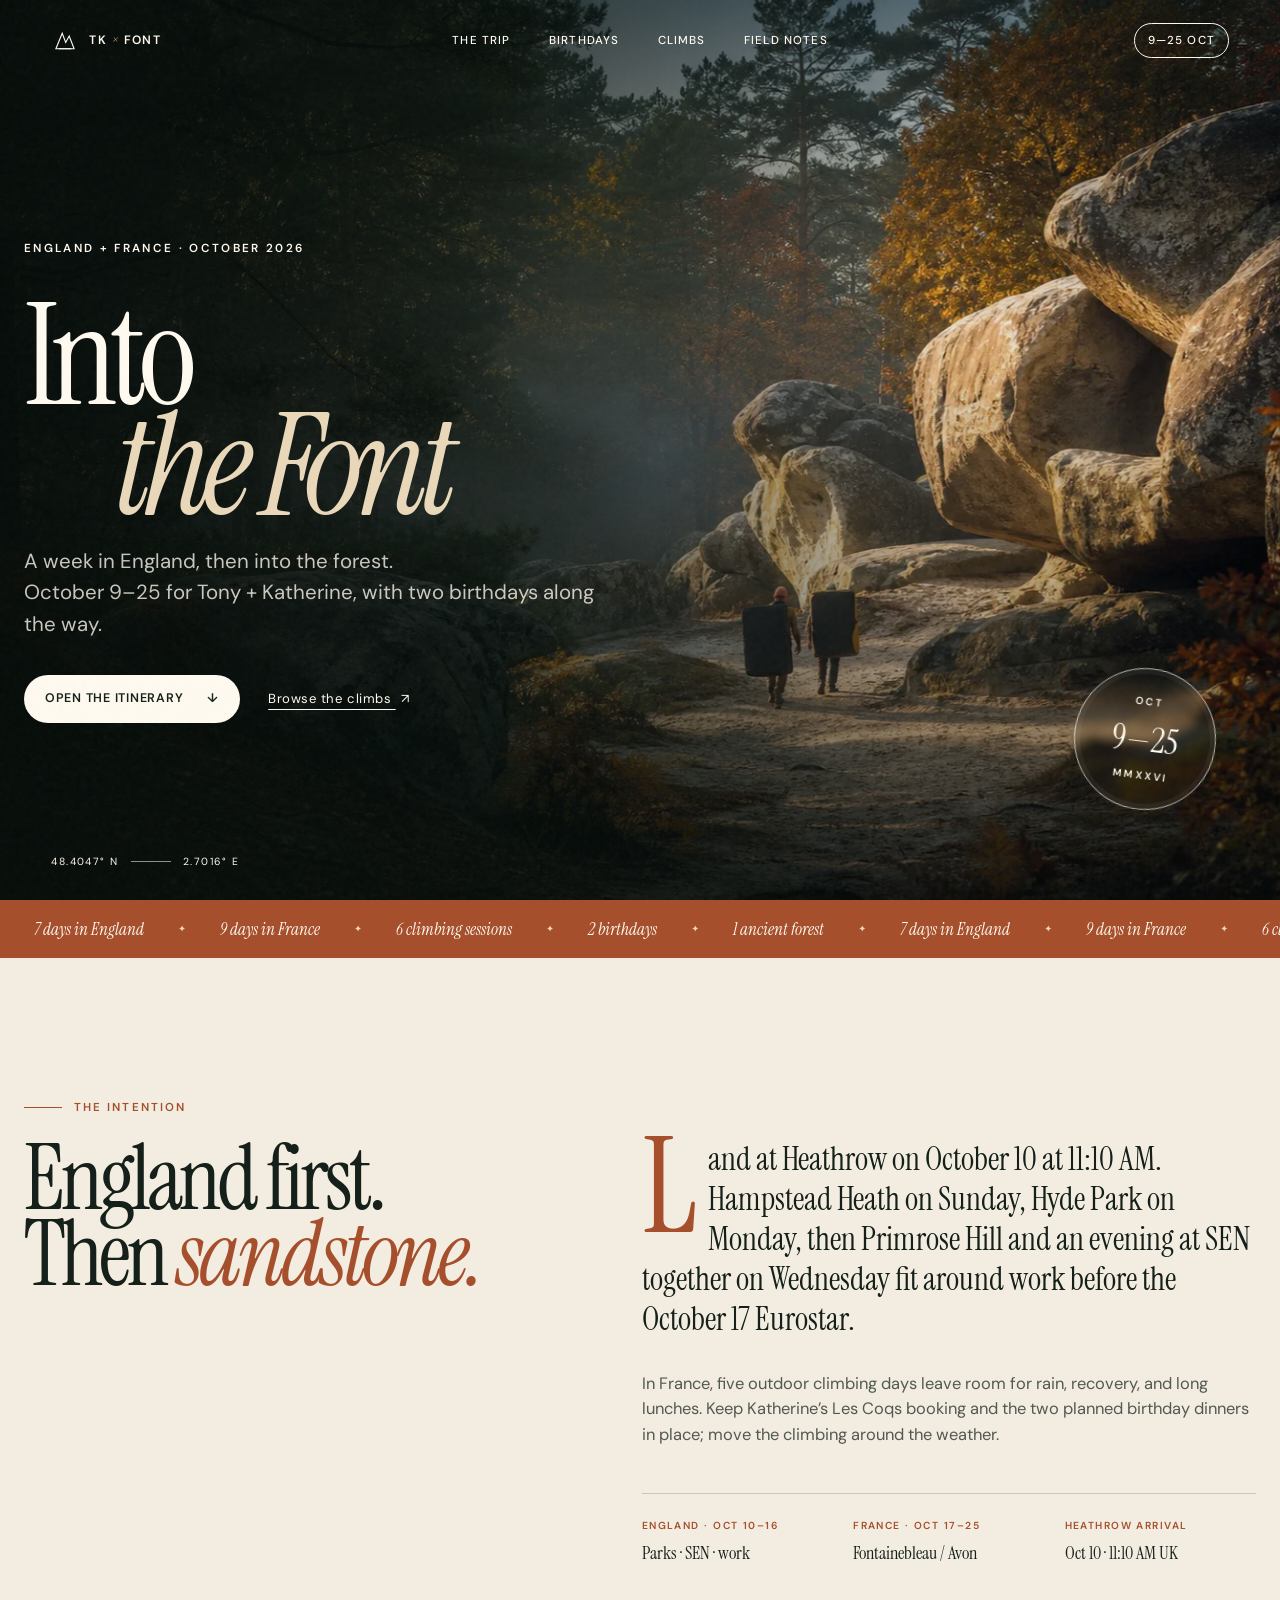
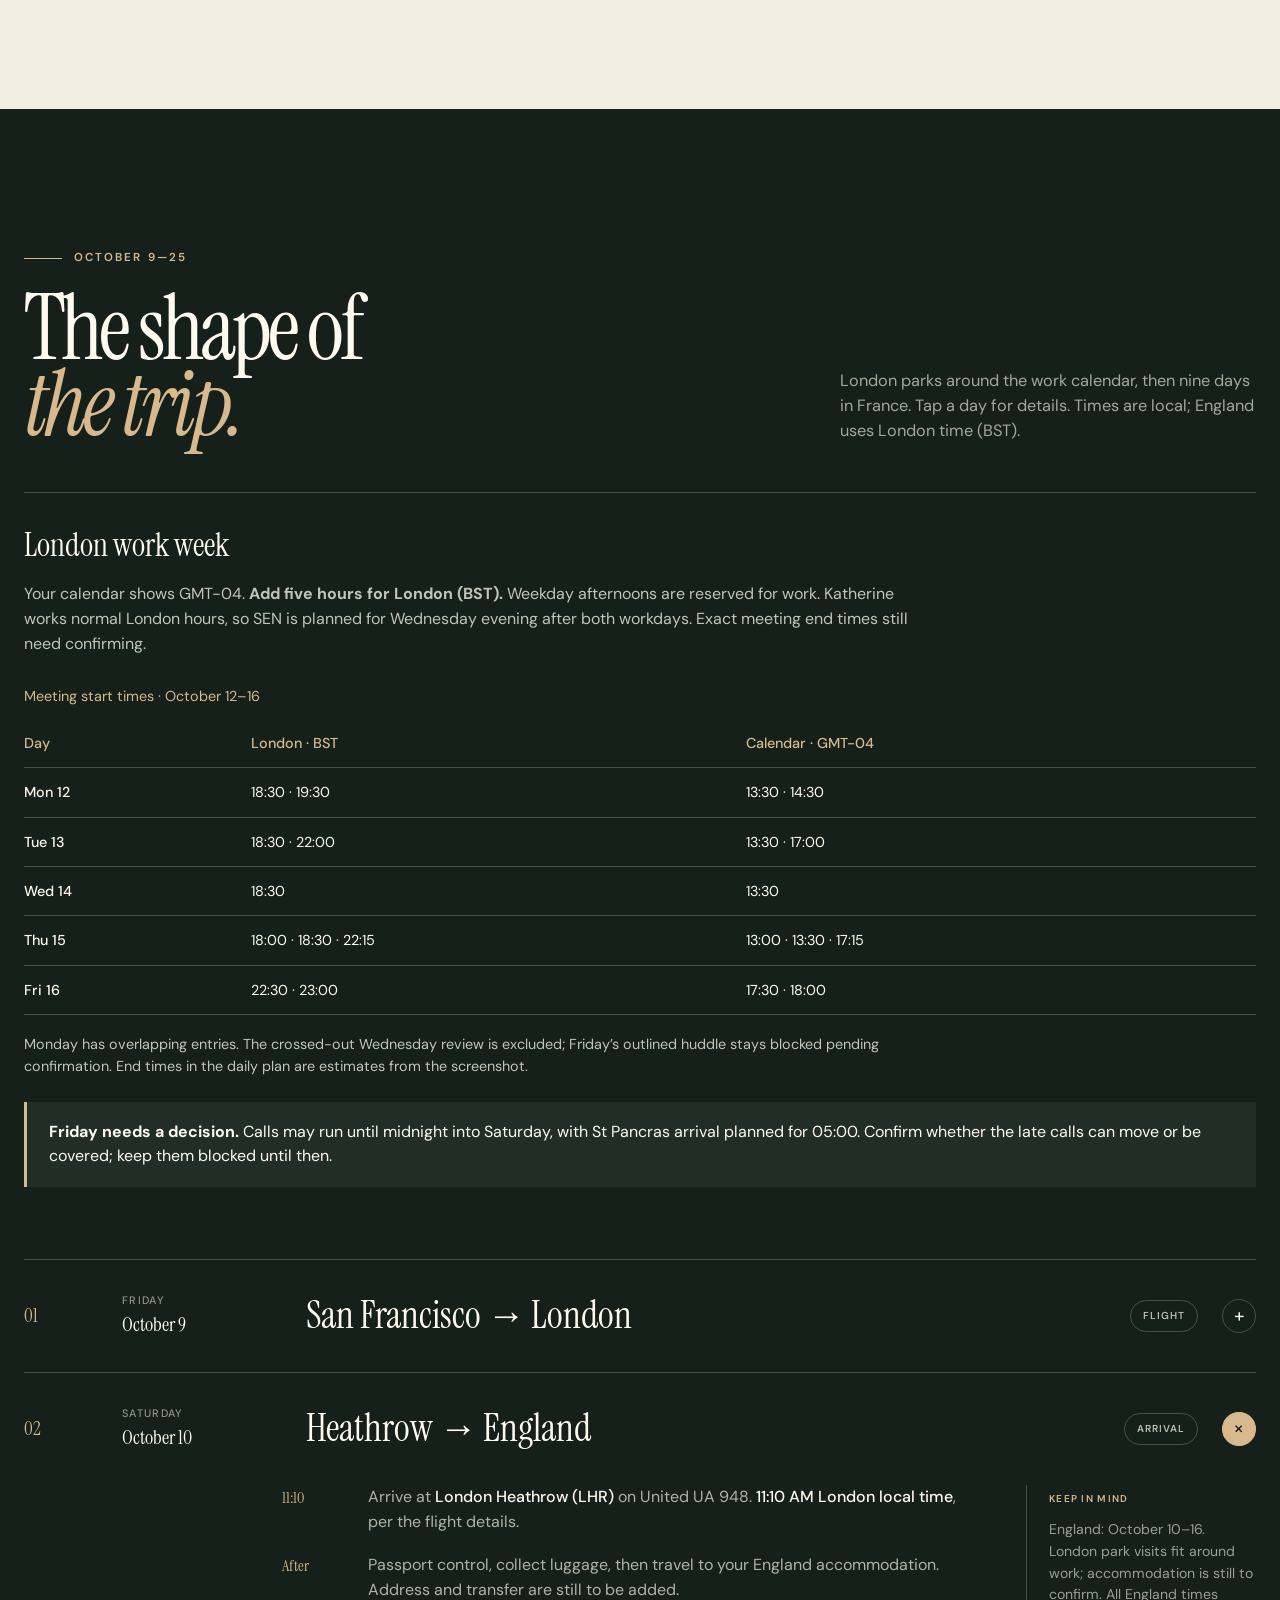
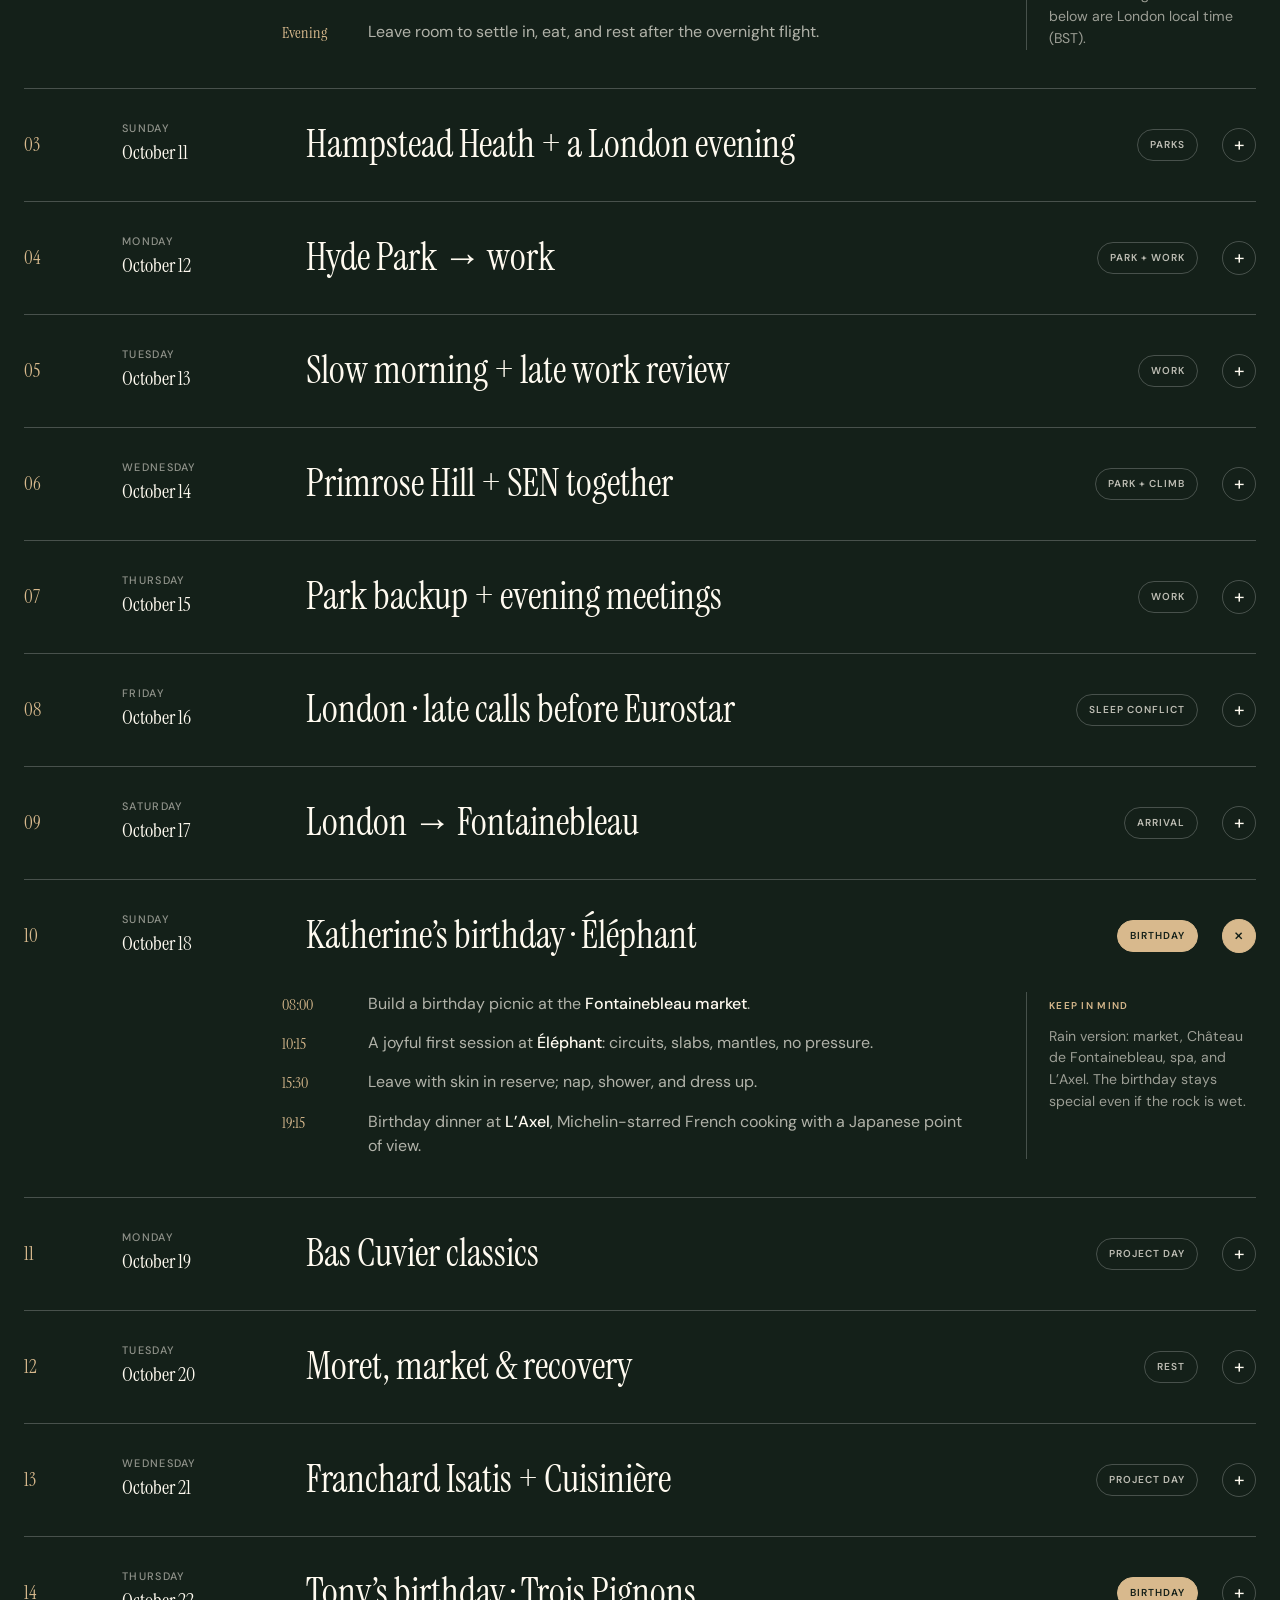
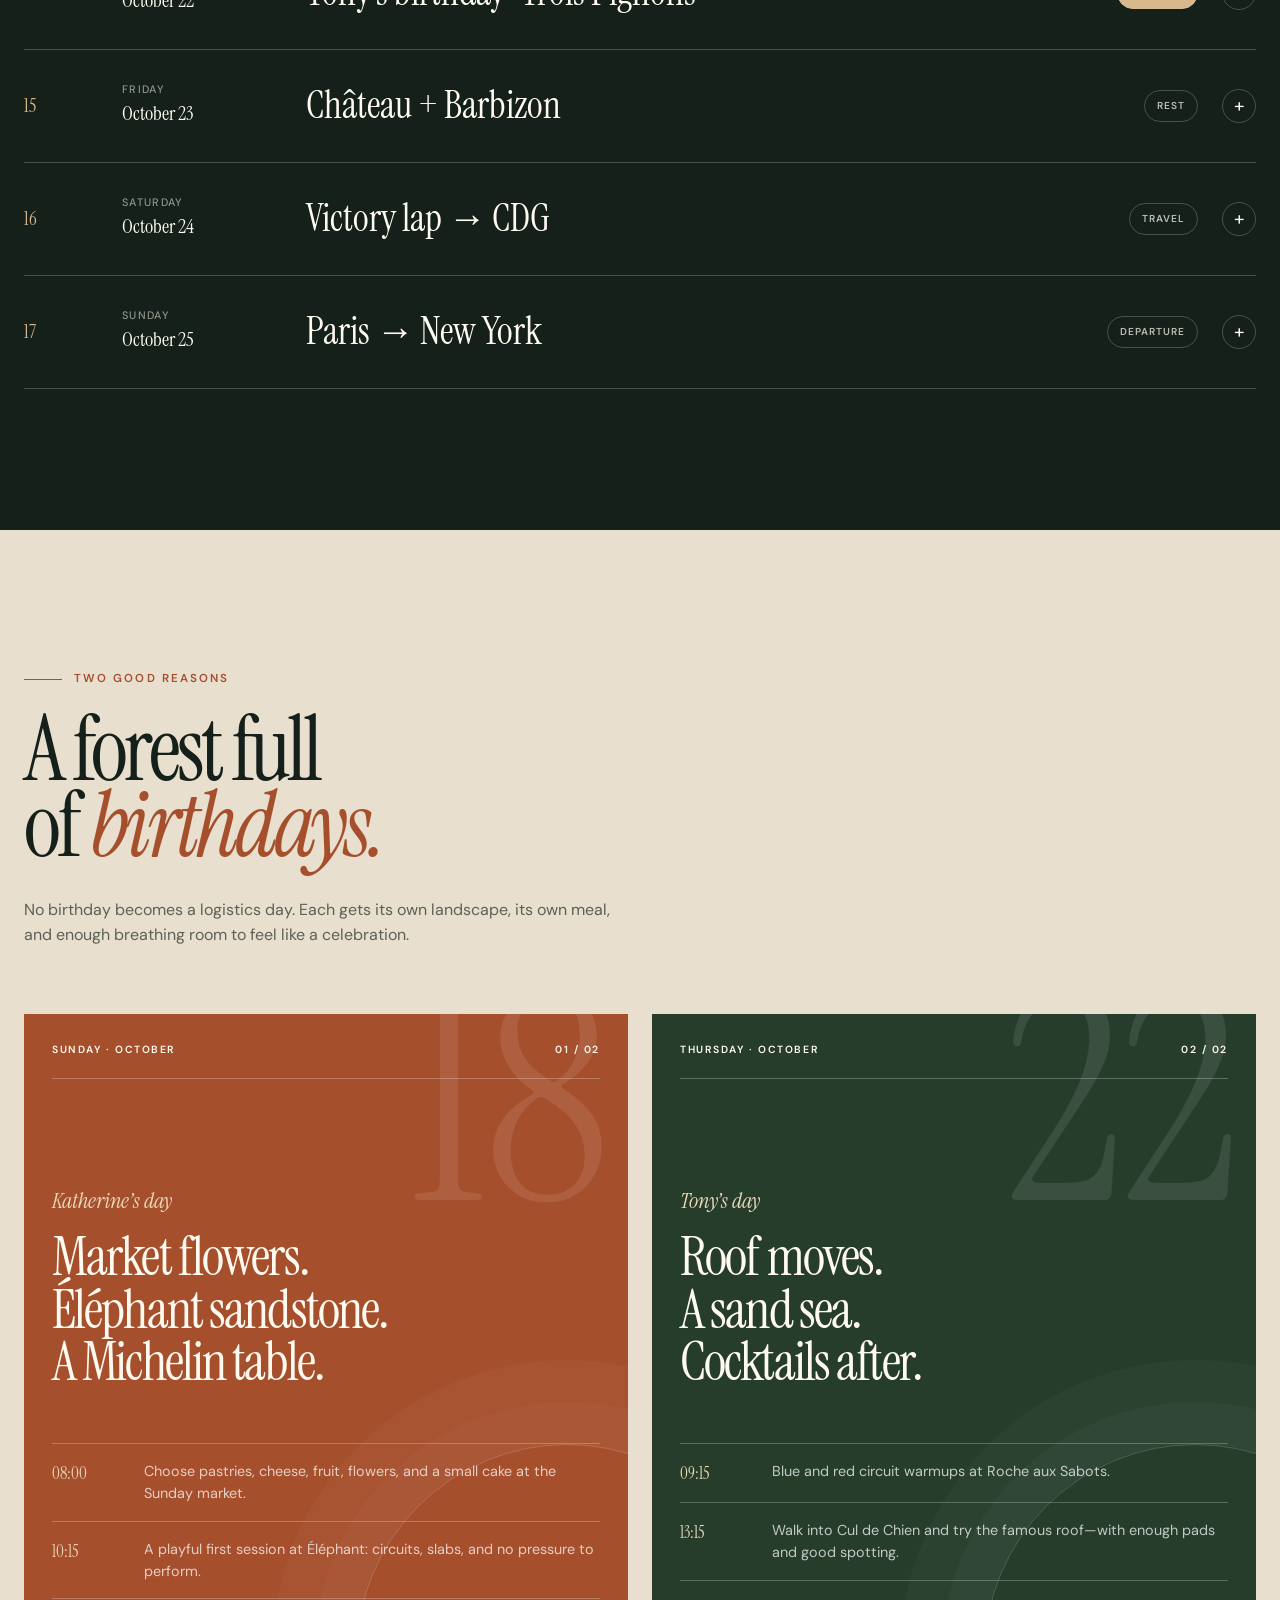
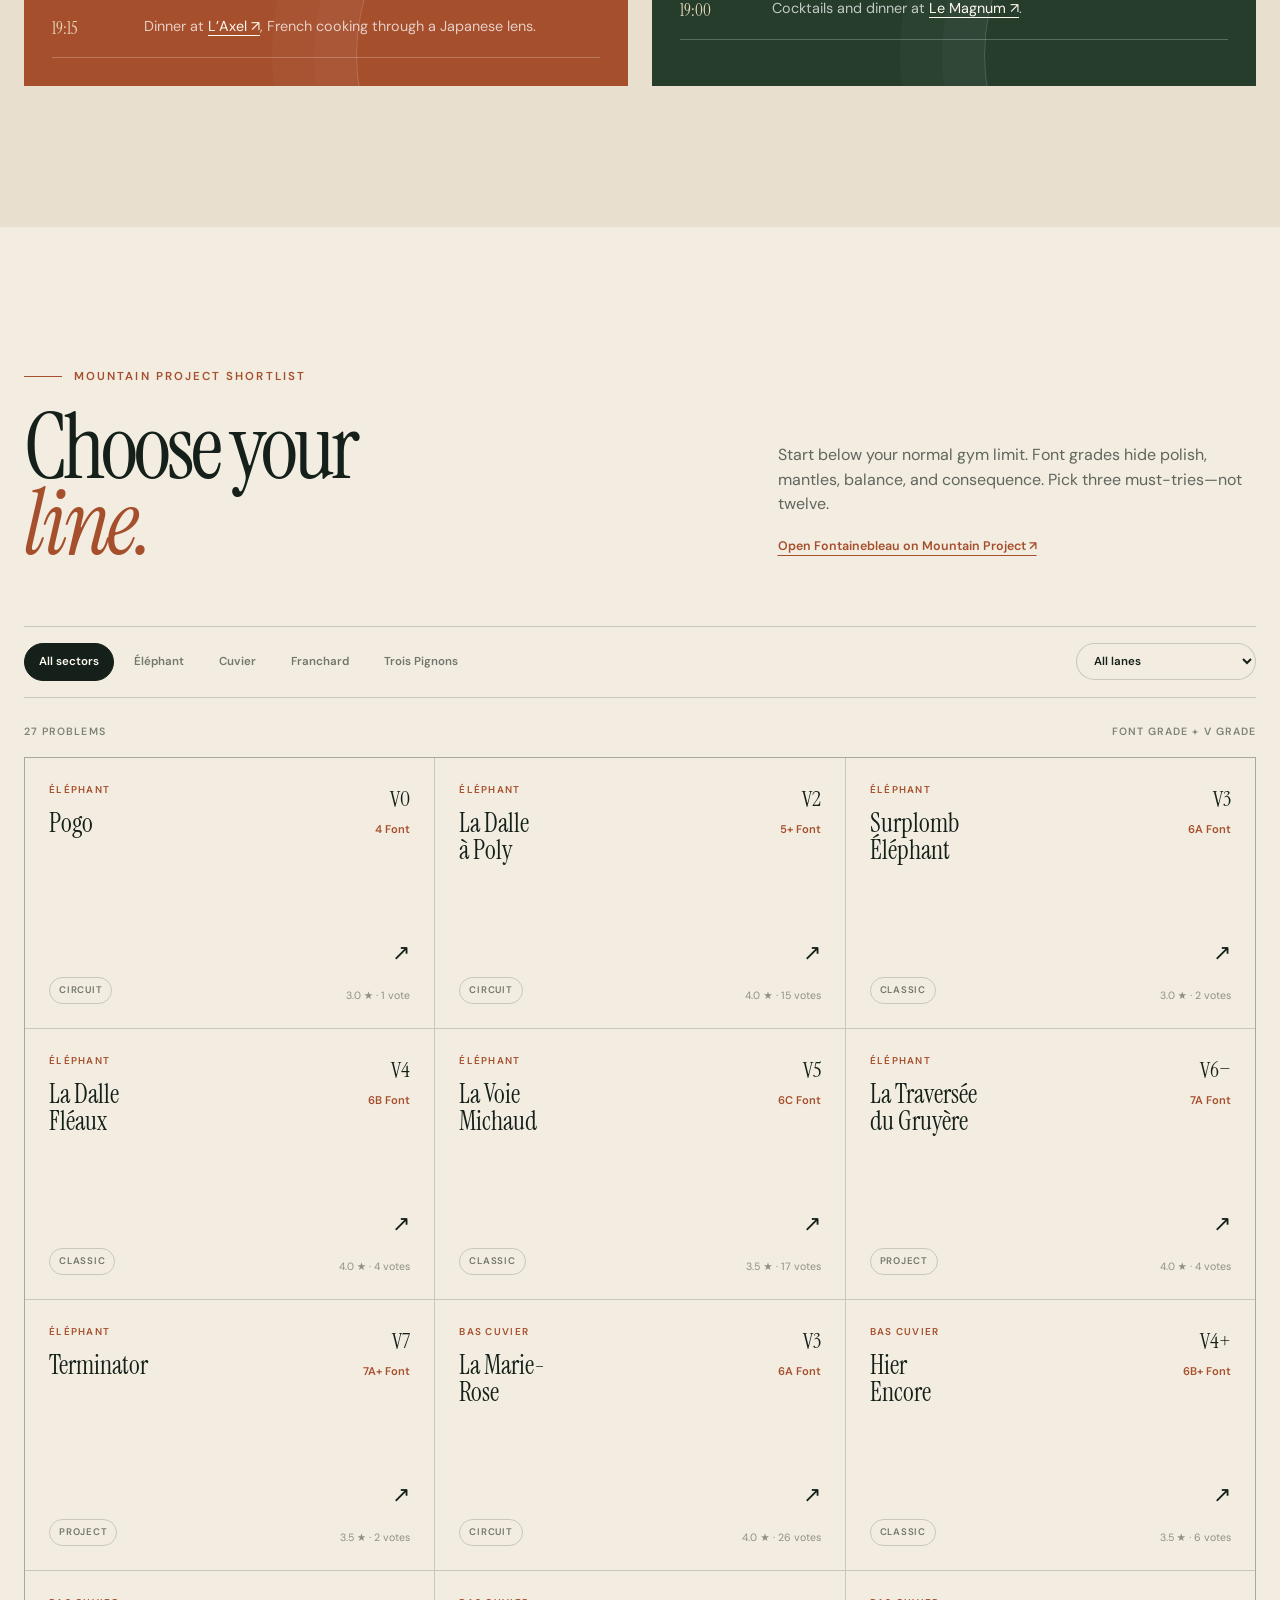
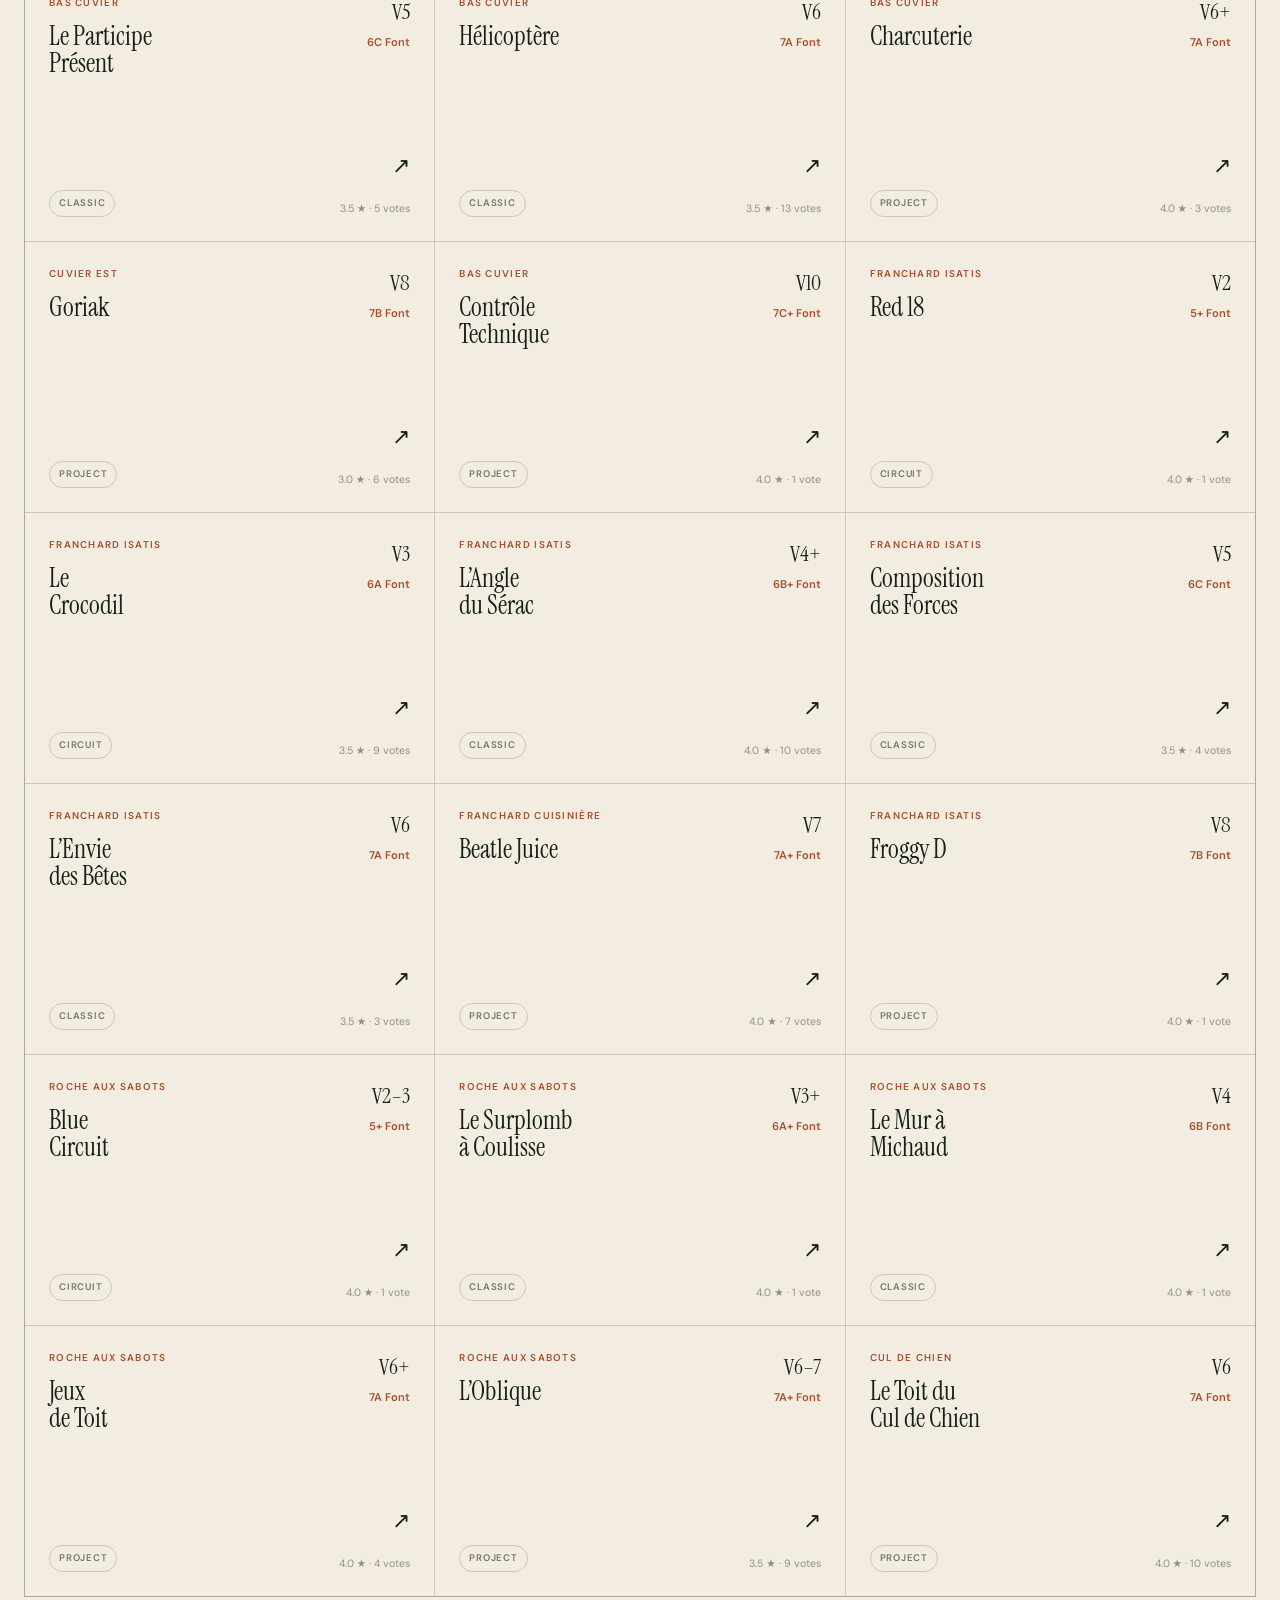
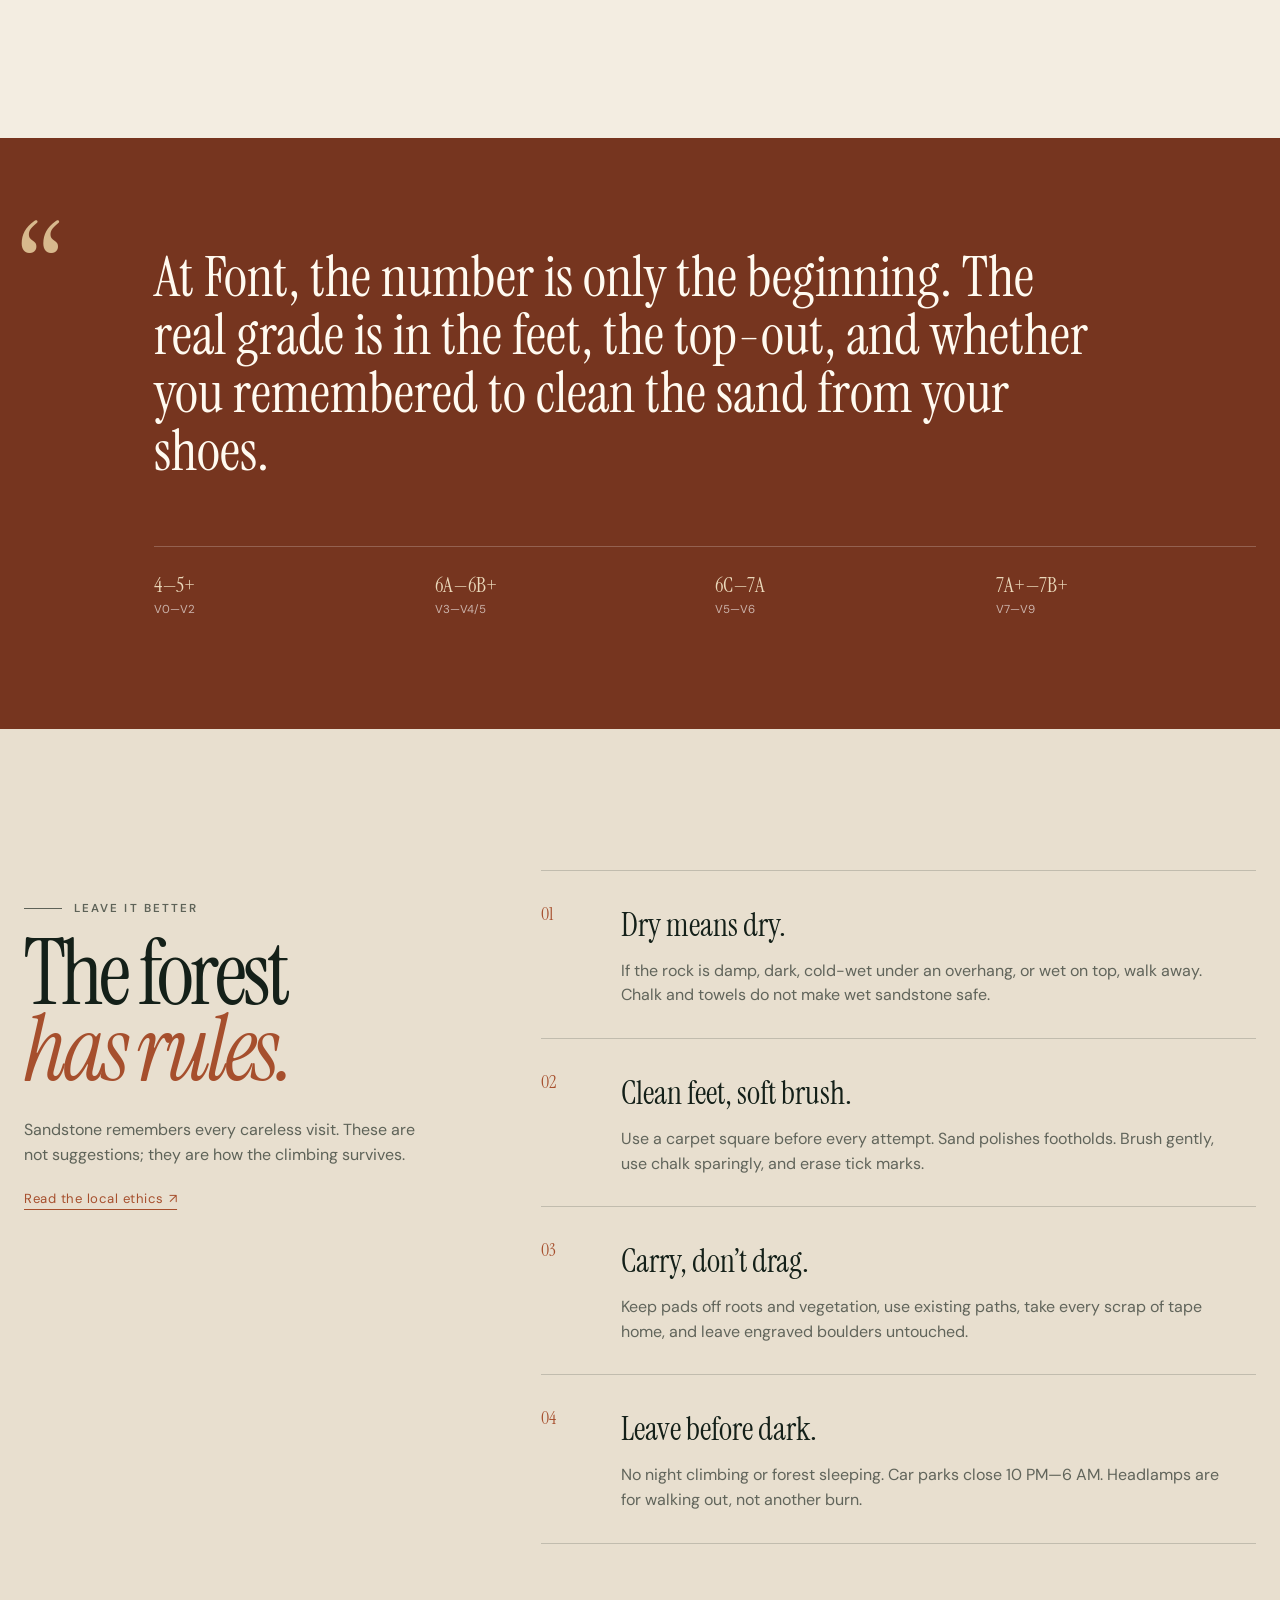
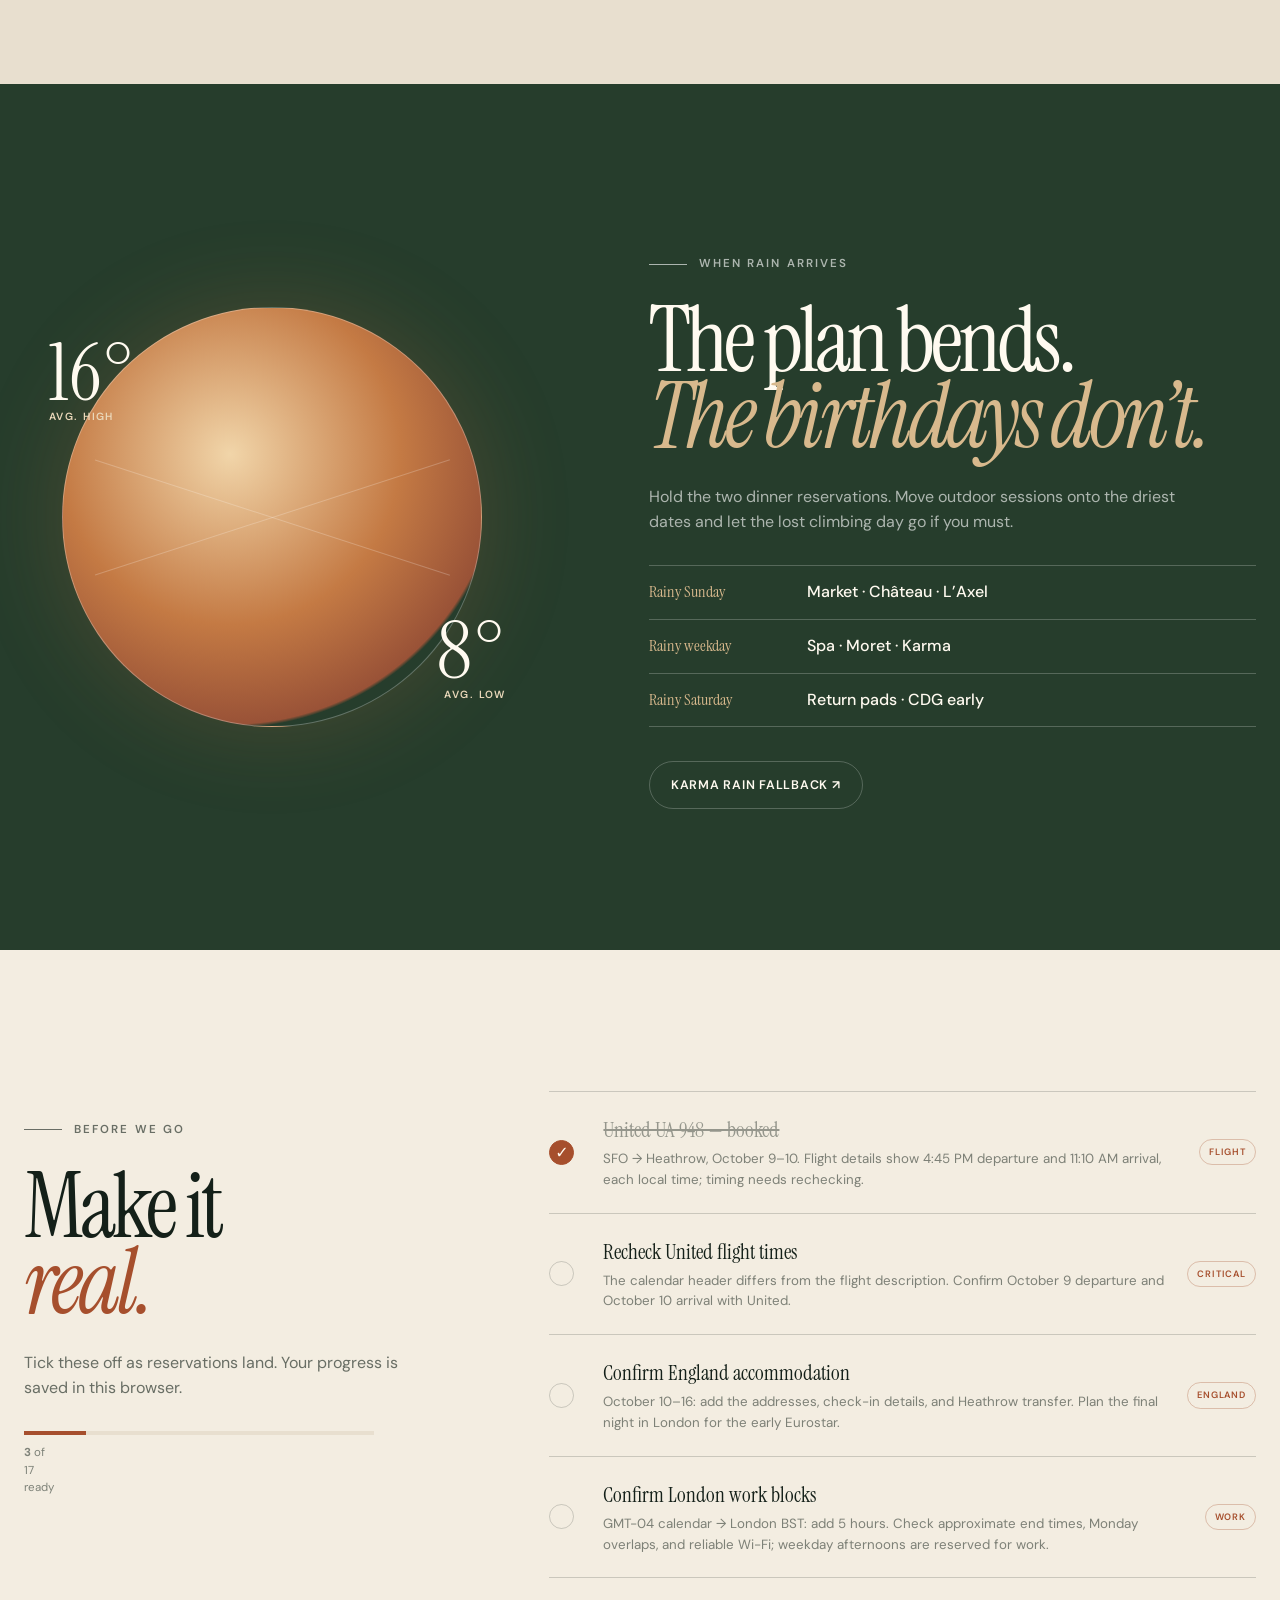
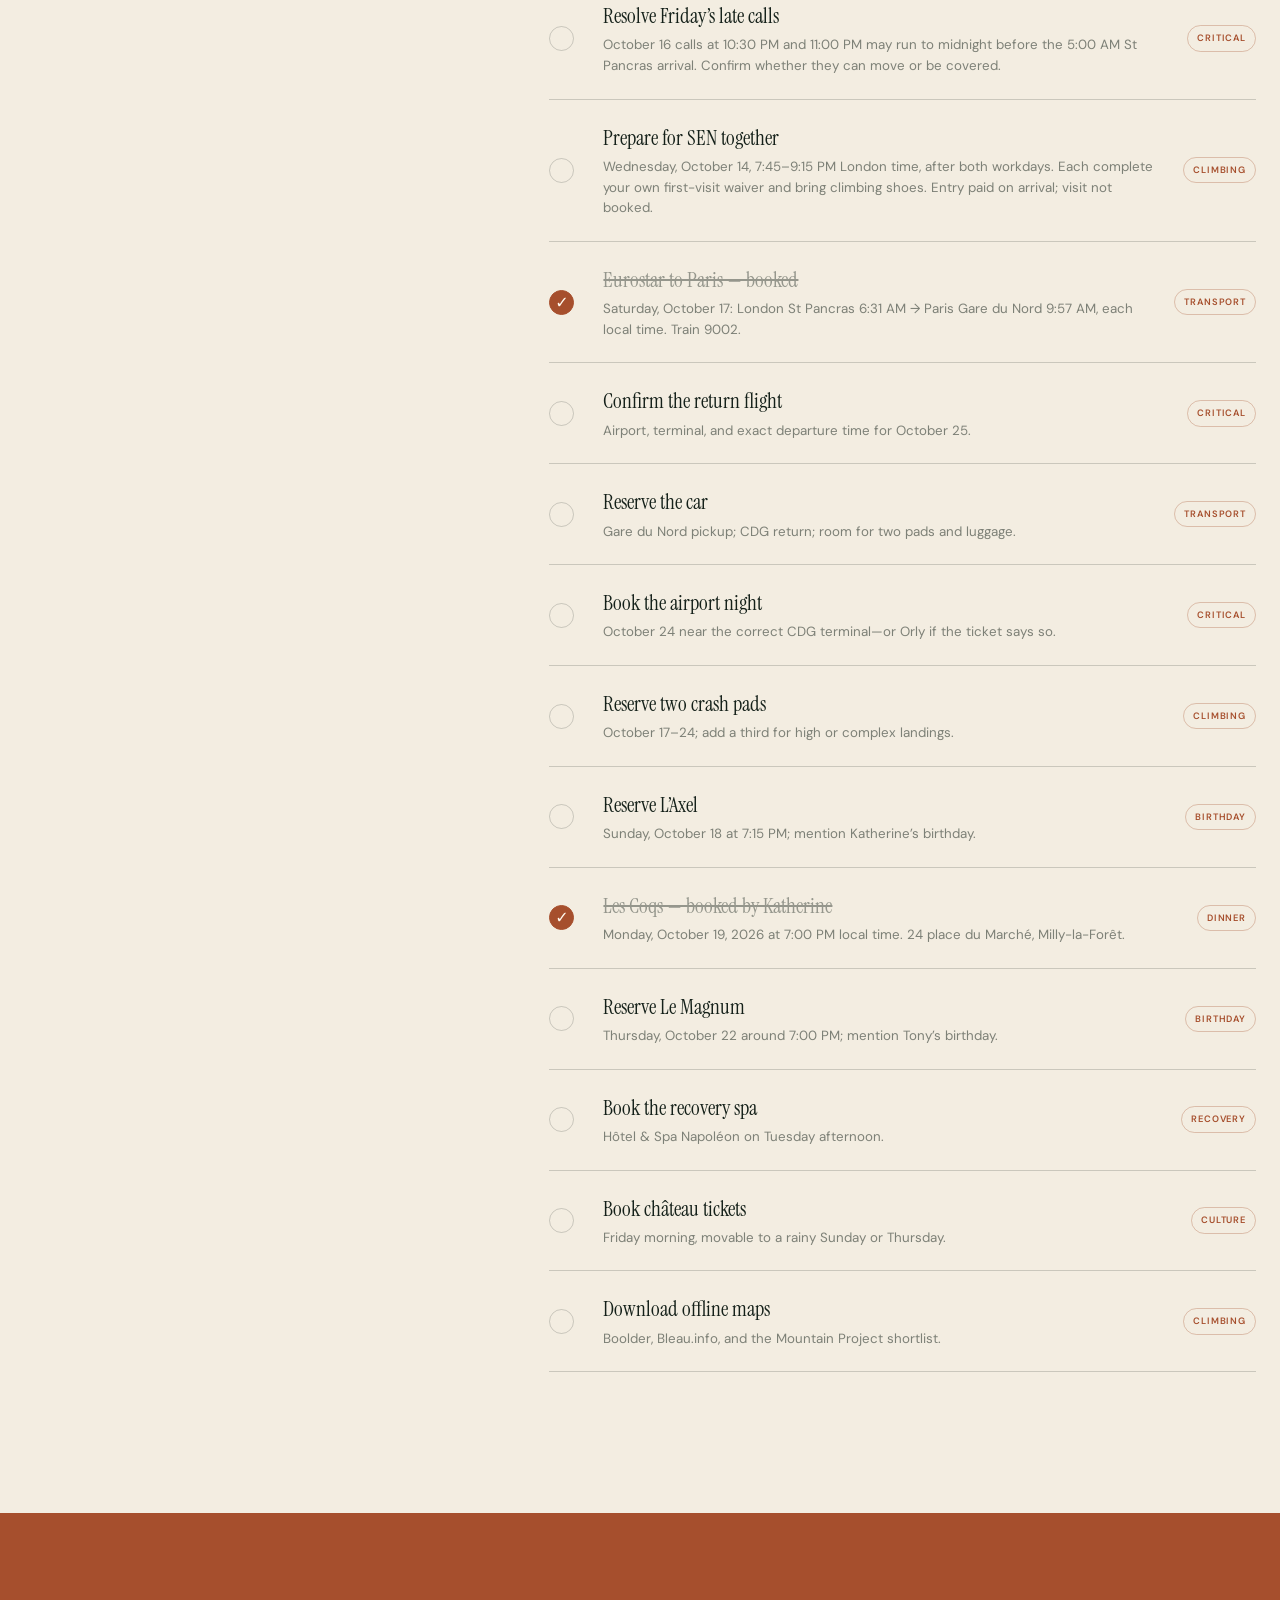
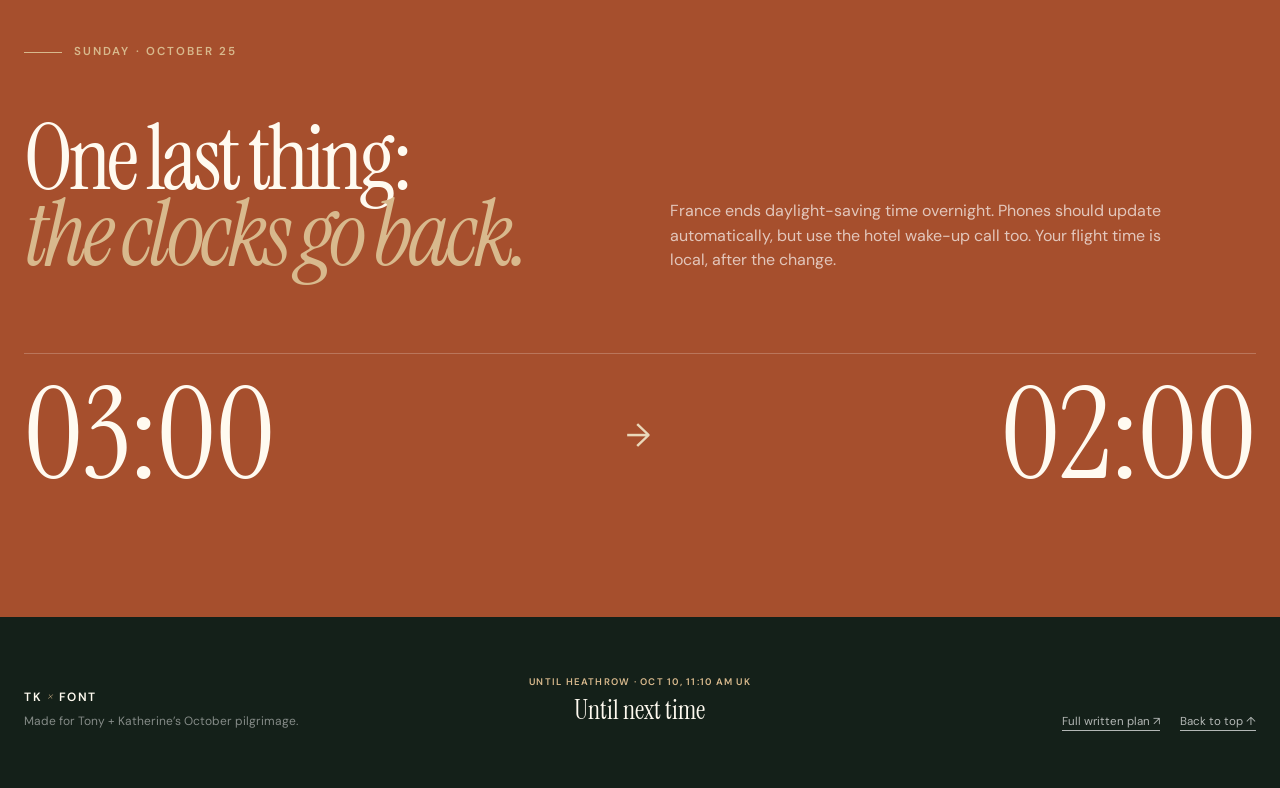
==== commit 0d407797: "Add SEN visit together after London work hours" ====
--- a/font-trip/index.html
+++ b/font-trip/index.html
@@ -68,8 +68,8 @@
 
     <section class="ticker" aria-label="Trip summary">
       <div class="ticker-track">
-        <span>7 days in England</span><b>✦</b><span>9 days in France</span><b>✦</b><span>5 climbing sessions</span><b>✦</b><span>2 birthdays</span><b>✦</b><span>1 ancient forest</span><b>✦</b>
-        <span aria-hidden="true">7 days in England</span><b aria-hidden="true">✦</b><span aria-hidden="true">9 days in France</span><b aria-hidden="true">✦</b><span aria-hidden="true">5 climbing sessions</span><b aria-hidden="true">✦</b><span aria-hidden="true">2 birthdays</span><b aria-hidden="true">✦</b><span aria-hidden="true">1 ancient forest</span><b aria-hidden="true">✦</b>
+        <span>7 days in England</span><b>✦</b><span>9 days in France</span><b>✦</b><span>6 climbing sessions</span><b>✦</b><span>2 birthdays</span><b>✦</b><span>1 ancient forest</span><b>✦</b>
+        <span aria-hidden="true">7 days in England</span><b aria-hidden="true">✦</b><span aria-hidden="true">9 days in France</span><b aria-hidden="true">✦</b><span aria-hidden="true">6 climbing sessions</span><b aria-hidden="true">✦</b><span aria-hidden="true">2 birthdays</span><b aria-hidden="true">✦</b><span aria-hidden="true">1 ancient forest</span><b aria-hidden="true">✦</b>
       </div>
     </section>
 
@@ -80,10 +80,10 @@
           <h2 id="manifestoTitle">England first.<br>Then <em>sandstone.</em></h2>
         </div>
         <div class="intro-copy">
-          <p class="dropcap">Land at Heathrow on October 10 at 11:10 AM. Hampstead Heath on Sunday, Hyde Park on Monday, and Primrose Hill on Wednesday fit around the London work week before the October 17 Eurostar.</p>
+          <p class="dropcap">Land at Heathrow on October 10 at 11:10 AM. Hampstead Heath on Sunday, Hyde Park on Monday, then Primrose Hill and an evening at SEN together on Wednesday fit around work before the October 17 Eurostar.</p>
           <p>In France, five outdoor climbing days leave room for rain, recovery, and long lunches. Keep Katherine’s Les Coqs booking and the two planned birthday dinners in place; move the climbing around the weather.</p>
           <div class="intro-facts">
-            <div><small>England · Oct 10–16</small><strong>London parks + work</strong></div>
+            <div><small>England · Oct 10–16</small><strong>Parks · SEN · work</strong></div>
             <div><small>France · Oct 17–25</small><strong>Fontainebleau / Avon</strong></div>
             <div><small>Heathrow arrival</small><strong>Oct 10 · 11:10 AM UK</strong></div>
           </div>
@@ -103,7 +103,7 @@
         <section class="work-overview reveal" aria-labelledby="workTitle">
           <div>
             <h3 id="workTitle">London work week</h3>
-            <p>Your calendar shows GMT−04. <strong>Add five hours for London (BST).</strong> Park visits are suggestions; weekday afternoons are reserved for work. Exact meeting end times still need confirming.</p>
+            <p>Your calendar shows GMT−04. <strong>Add five hours for London (BST).</strong> Weekday afternoons are reserved for work. Katherine works normal London hours, so SEN is planned for Wednesday evening after both workdays. Exact meeting end times still need confirming.</p>
           </div>
           <div class="work-table-wrap">
             <table class="work-table">
@@ -302,6 +302,6 @@
     </div>
   </footer>
 
-  <script src="app.js?v=20260926-work"></script>
+  <script src="app.js?v=20260926-sen"></script>
 </body>
 </html>
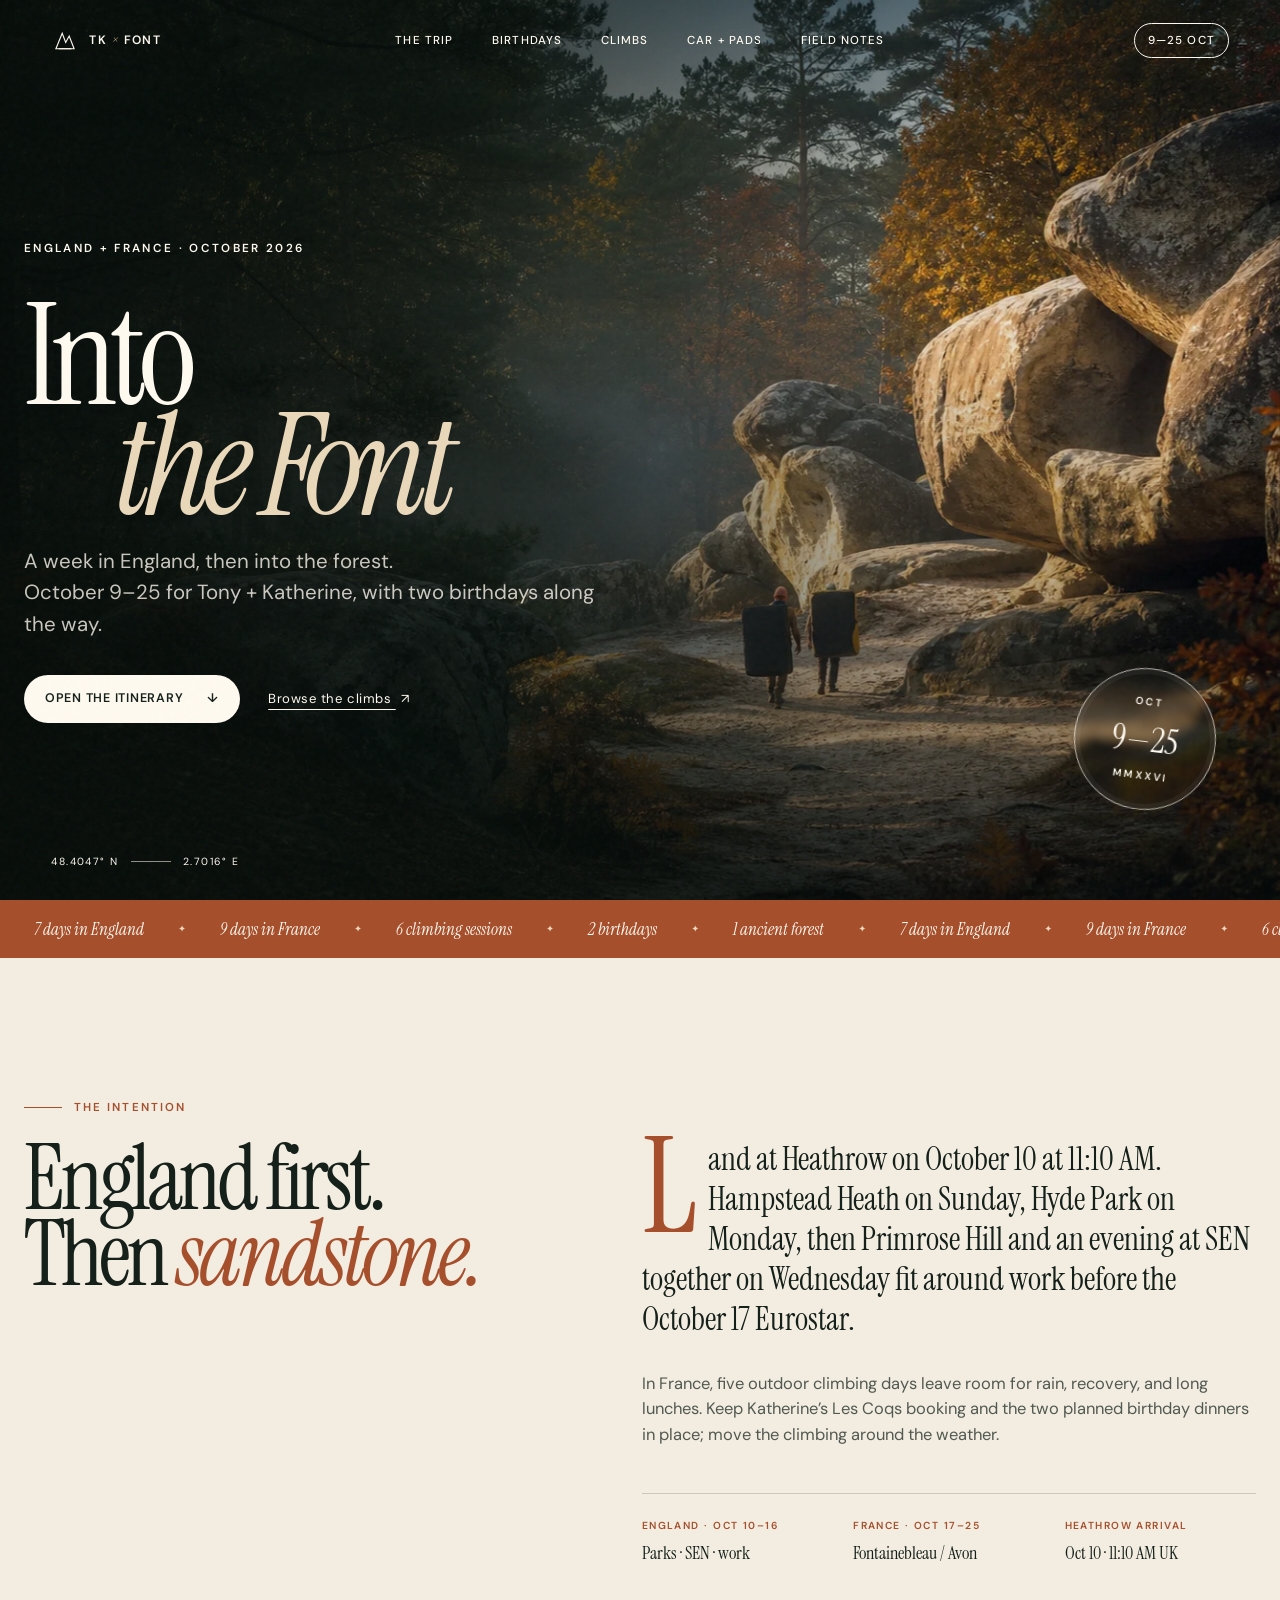
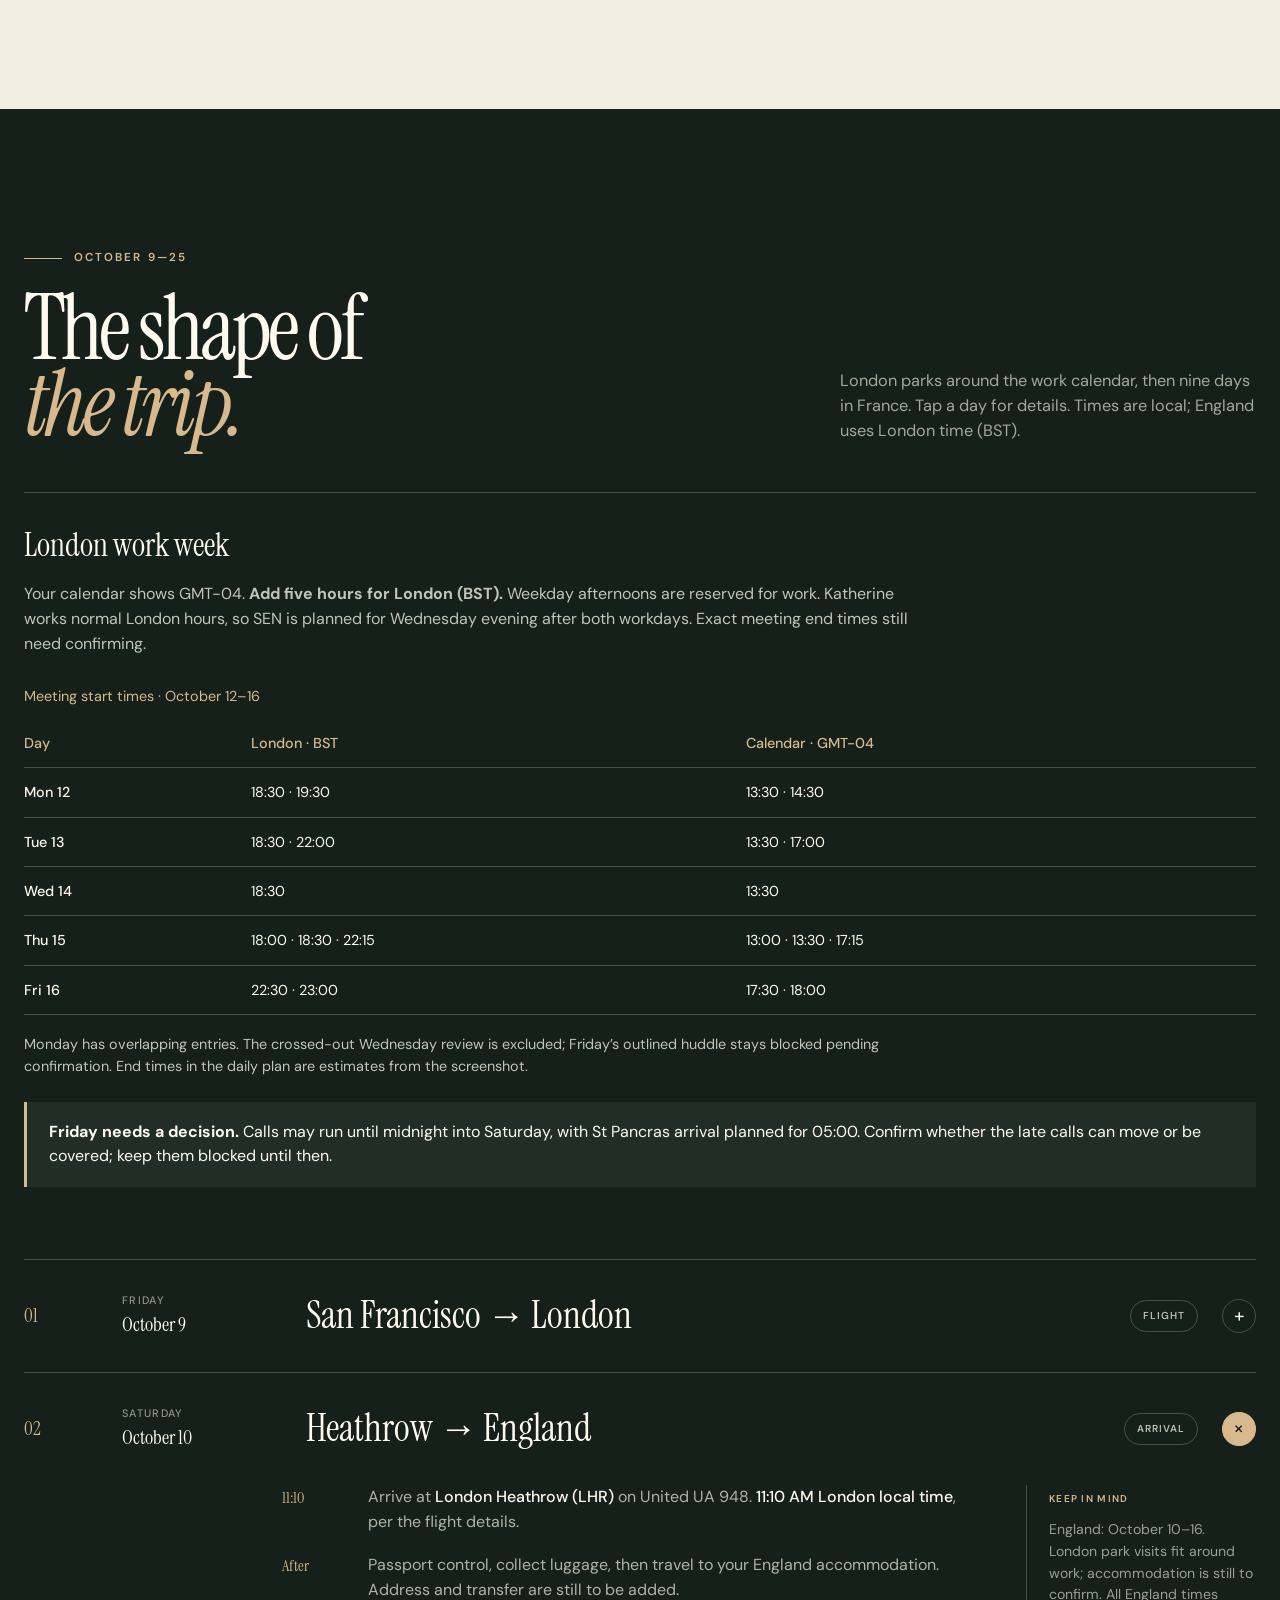
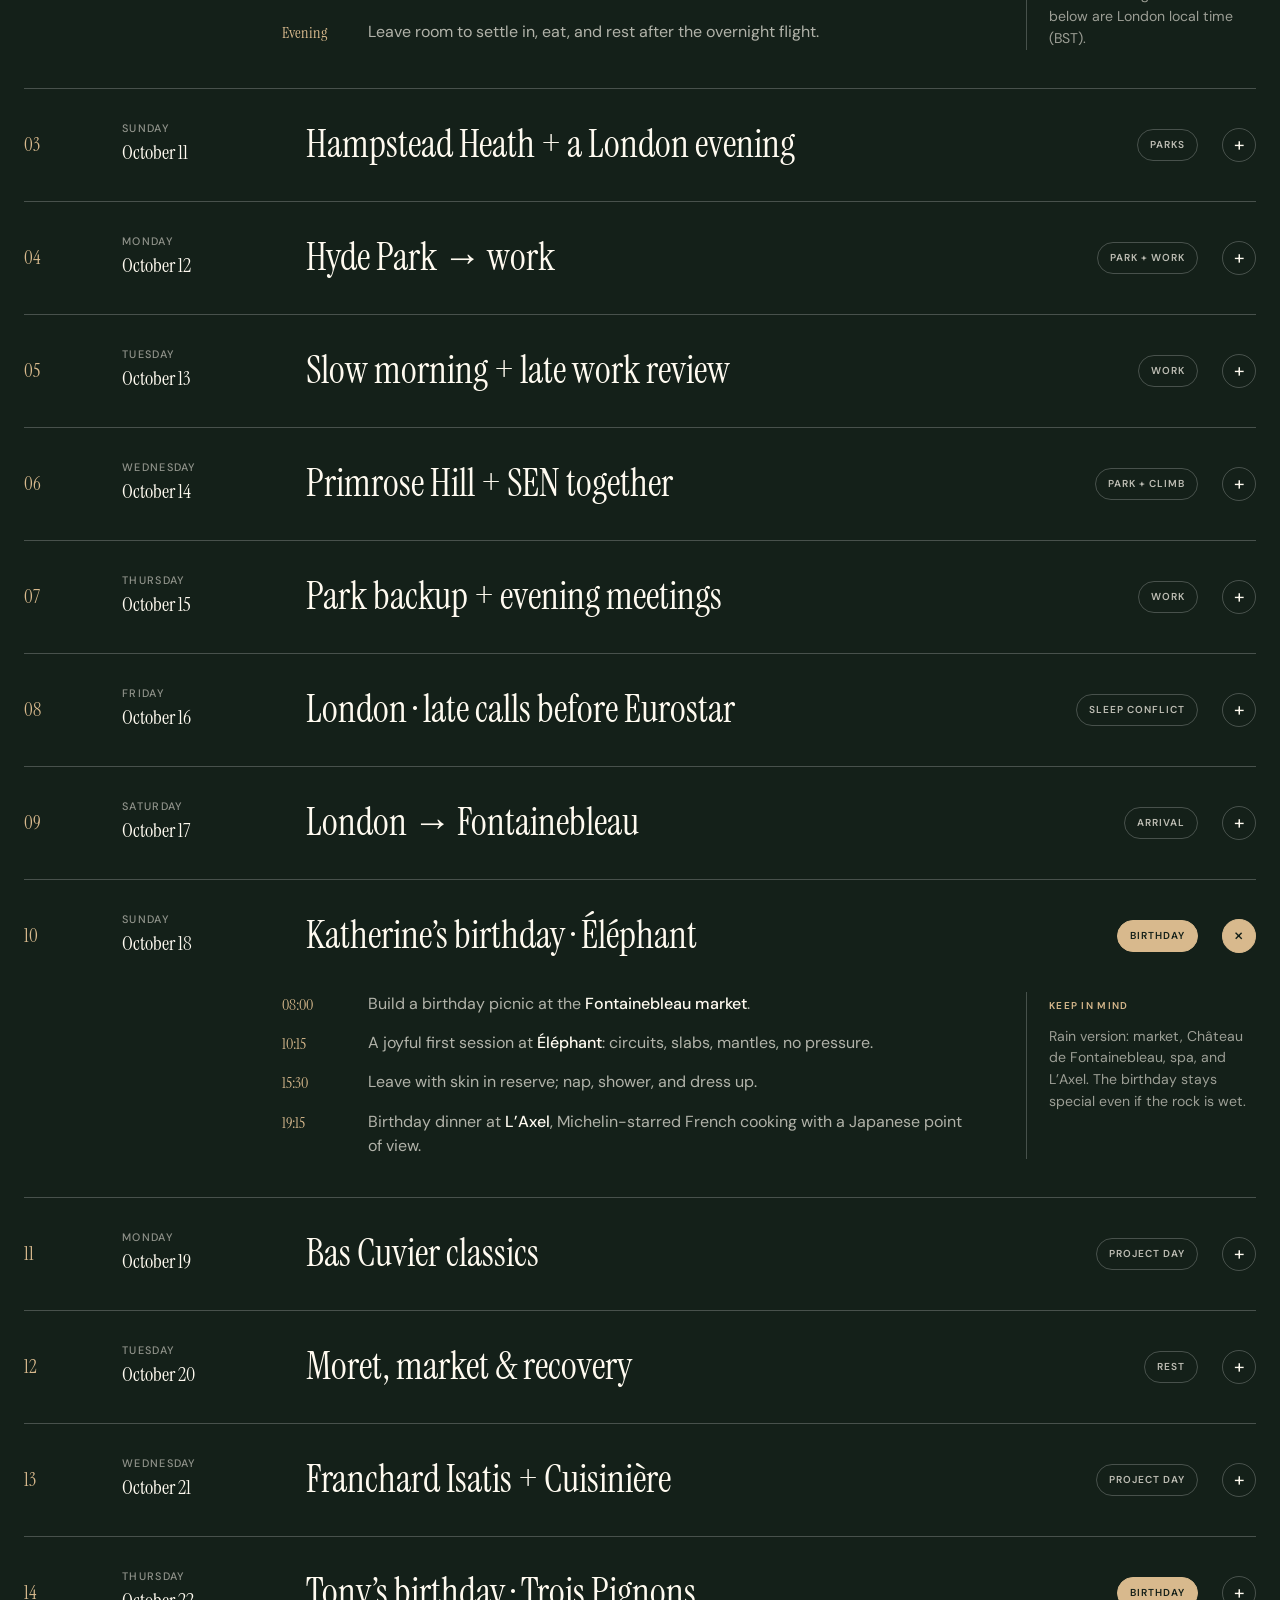
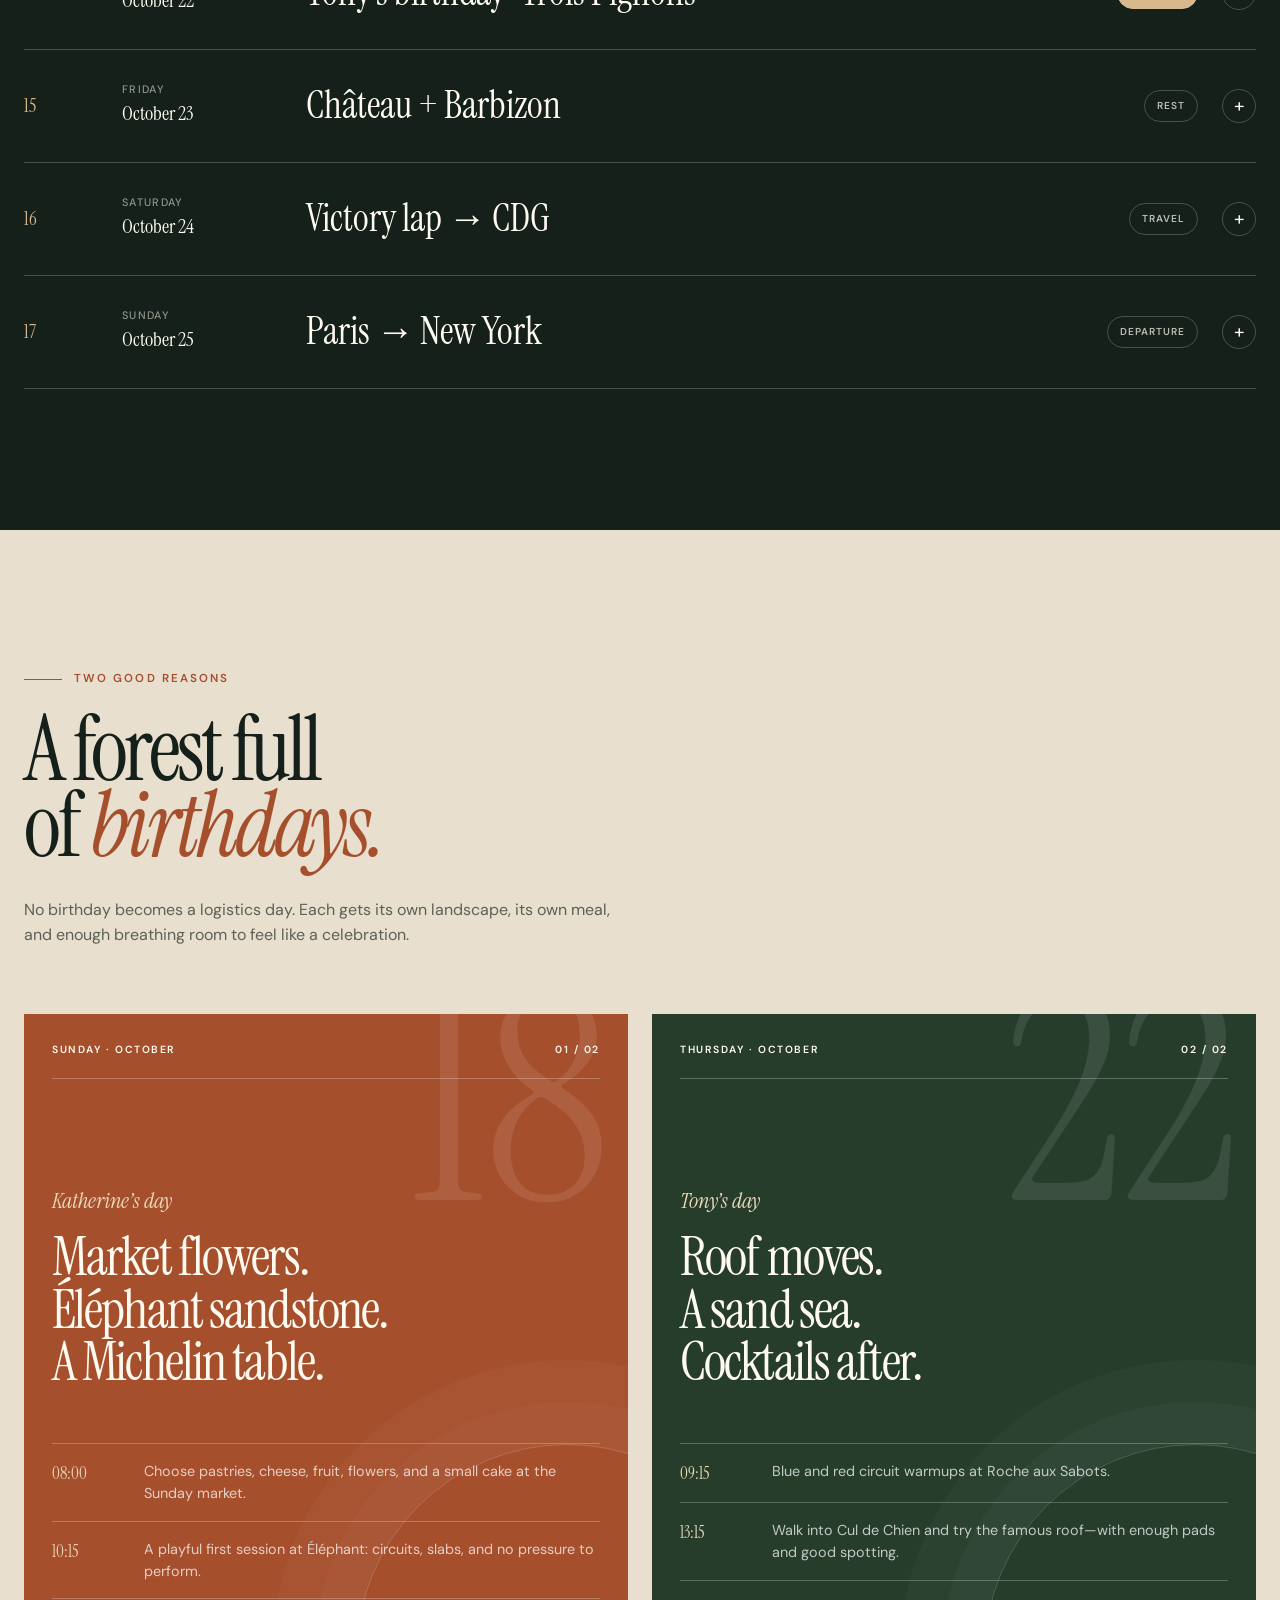
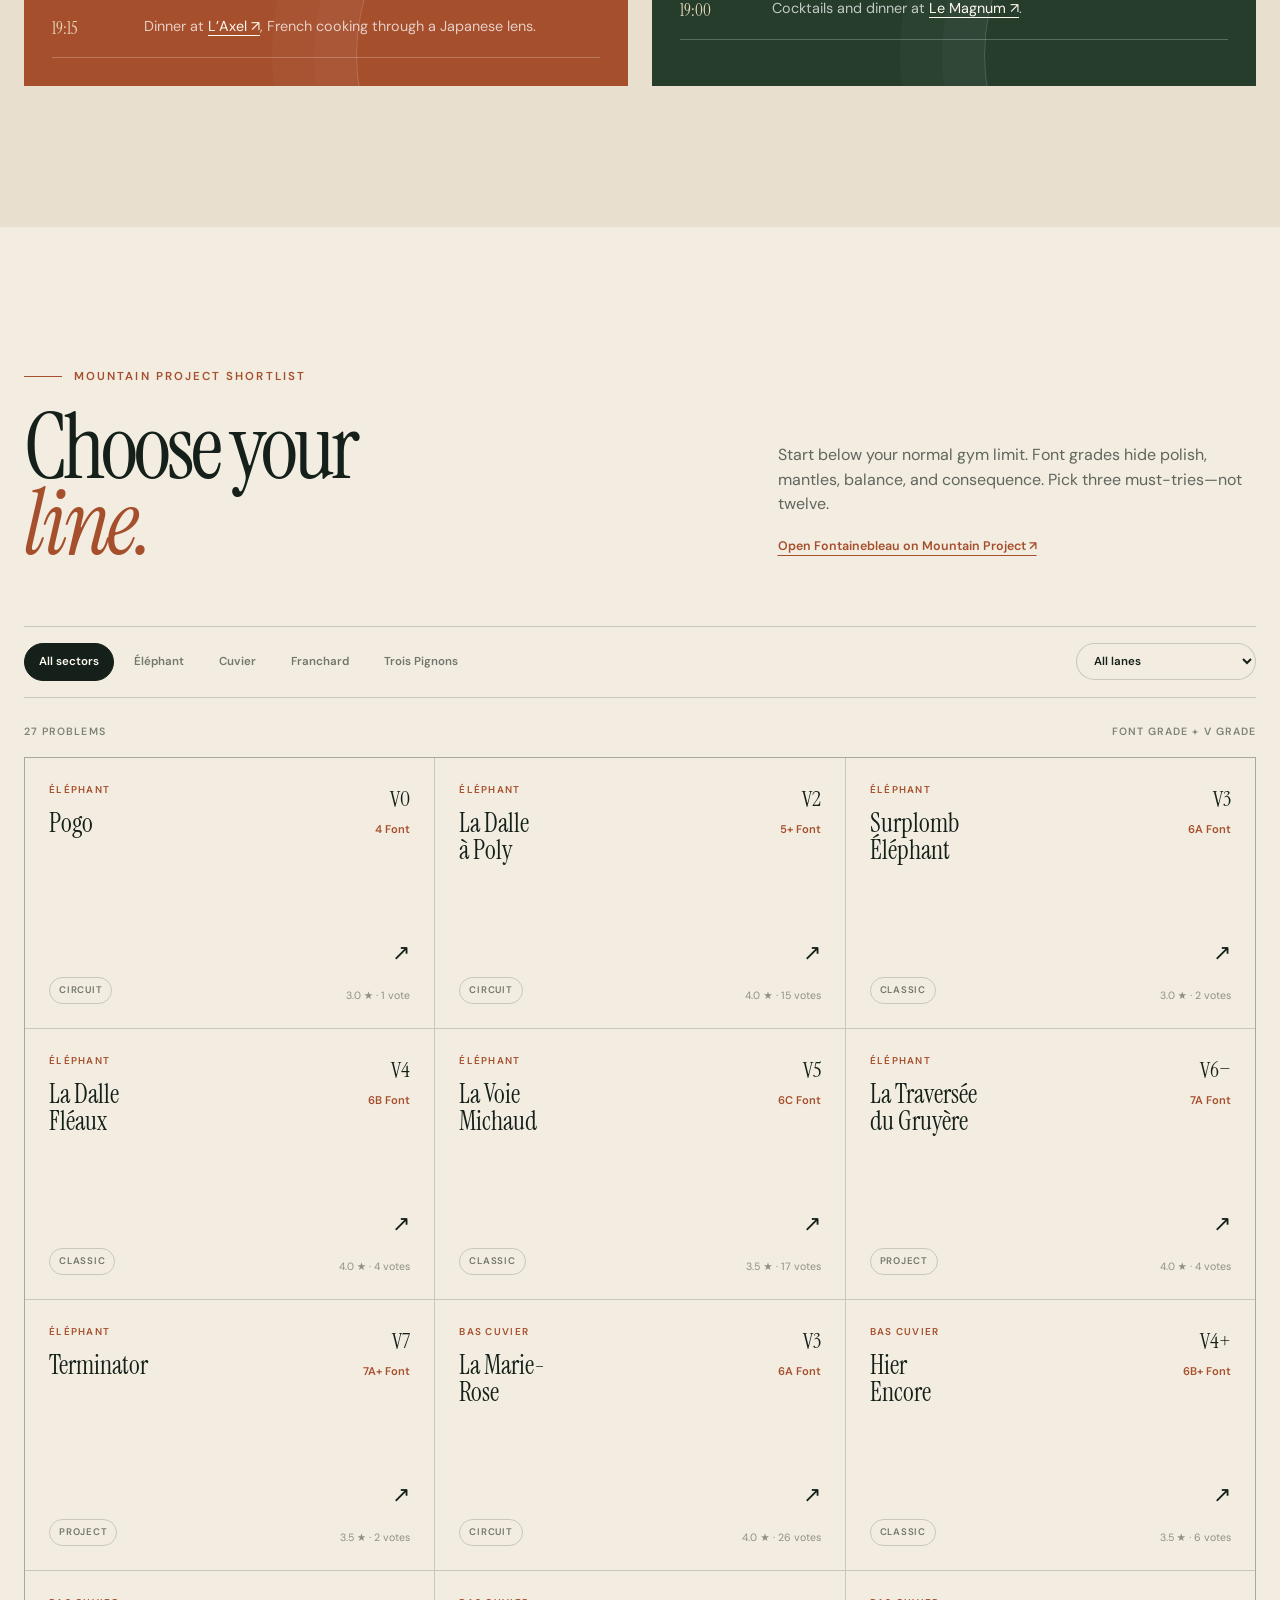
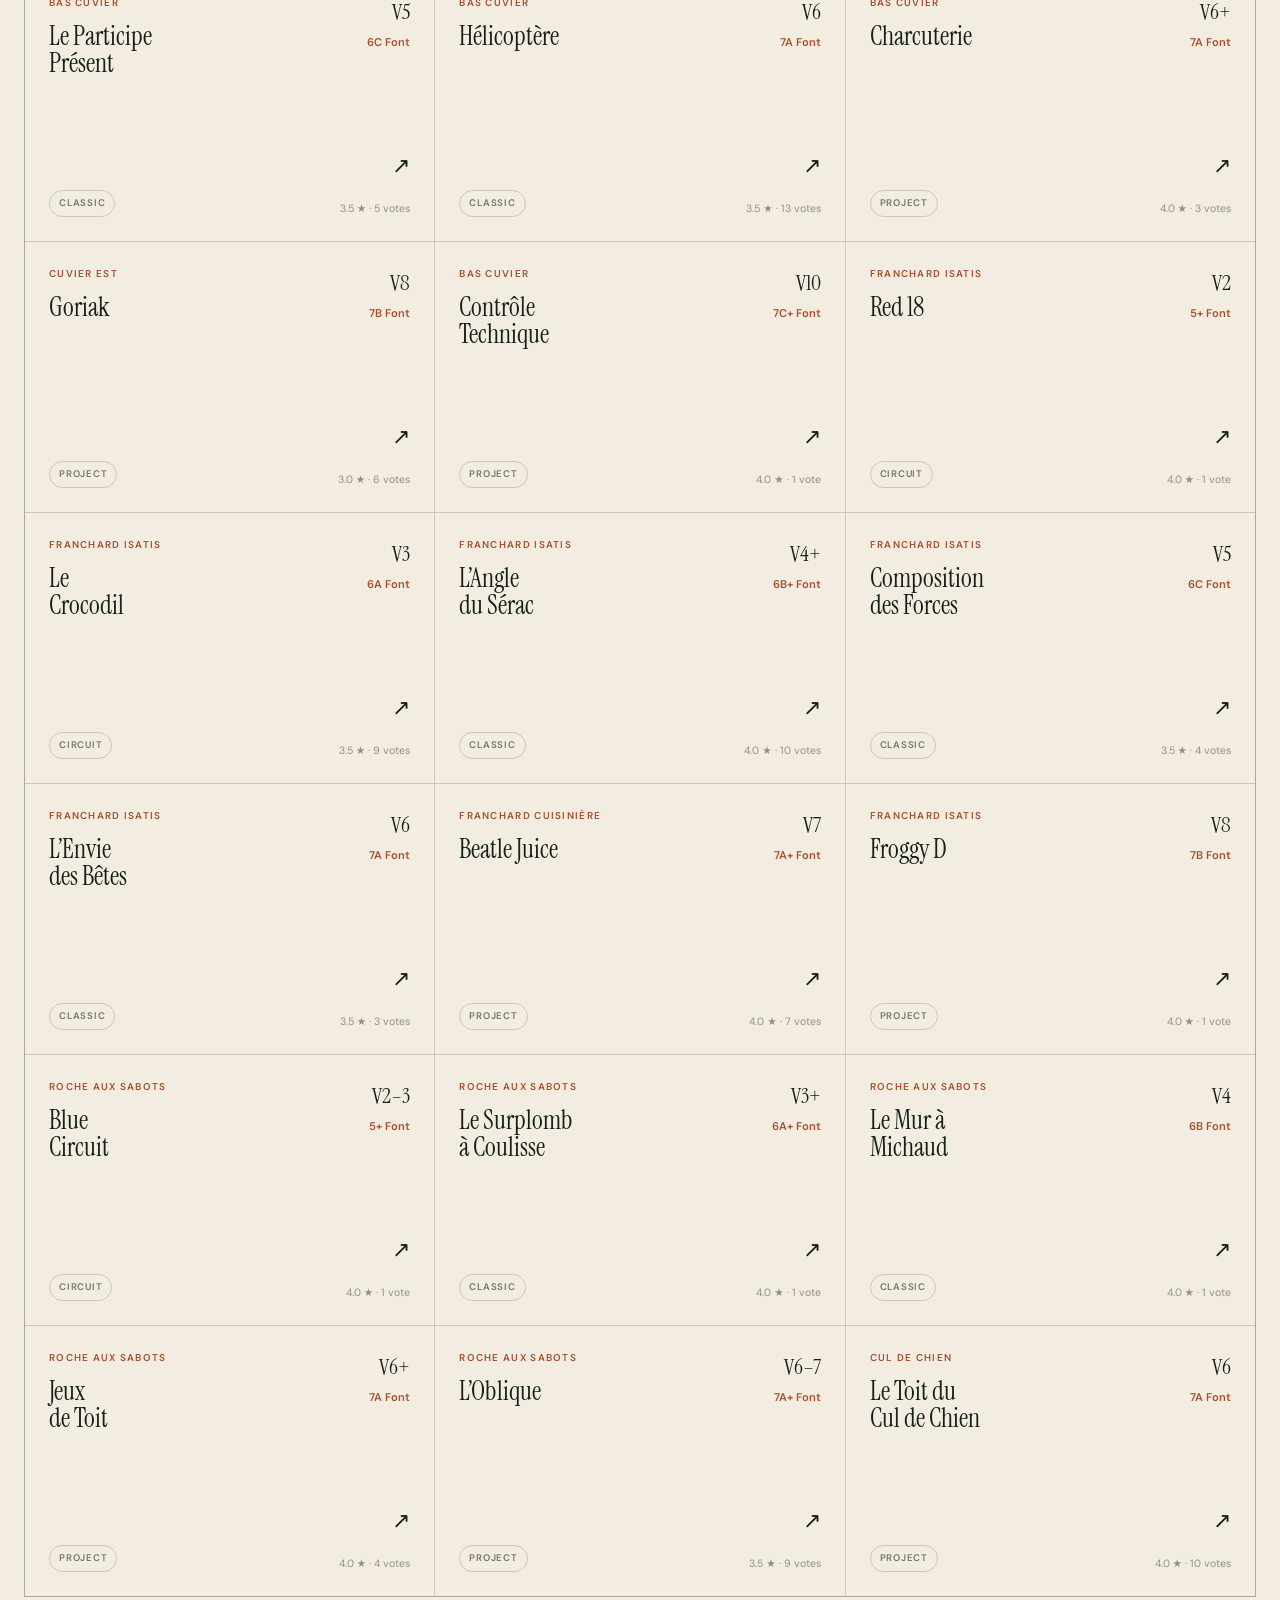
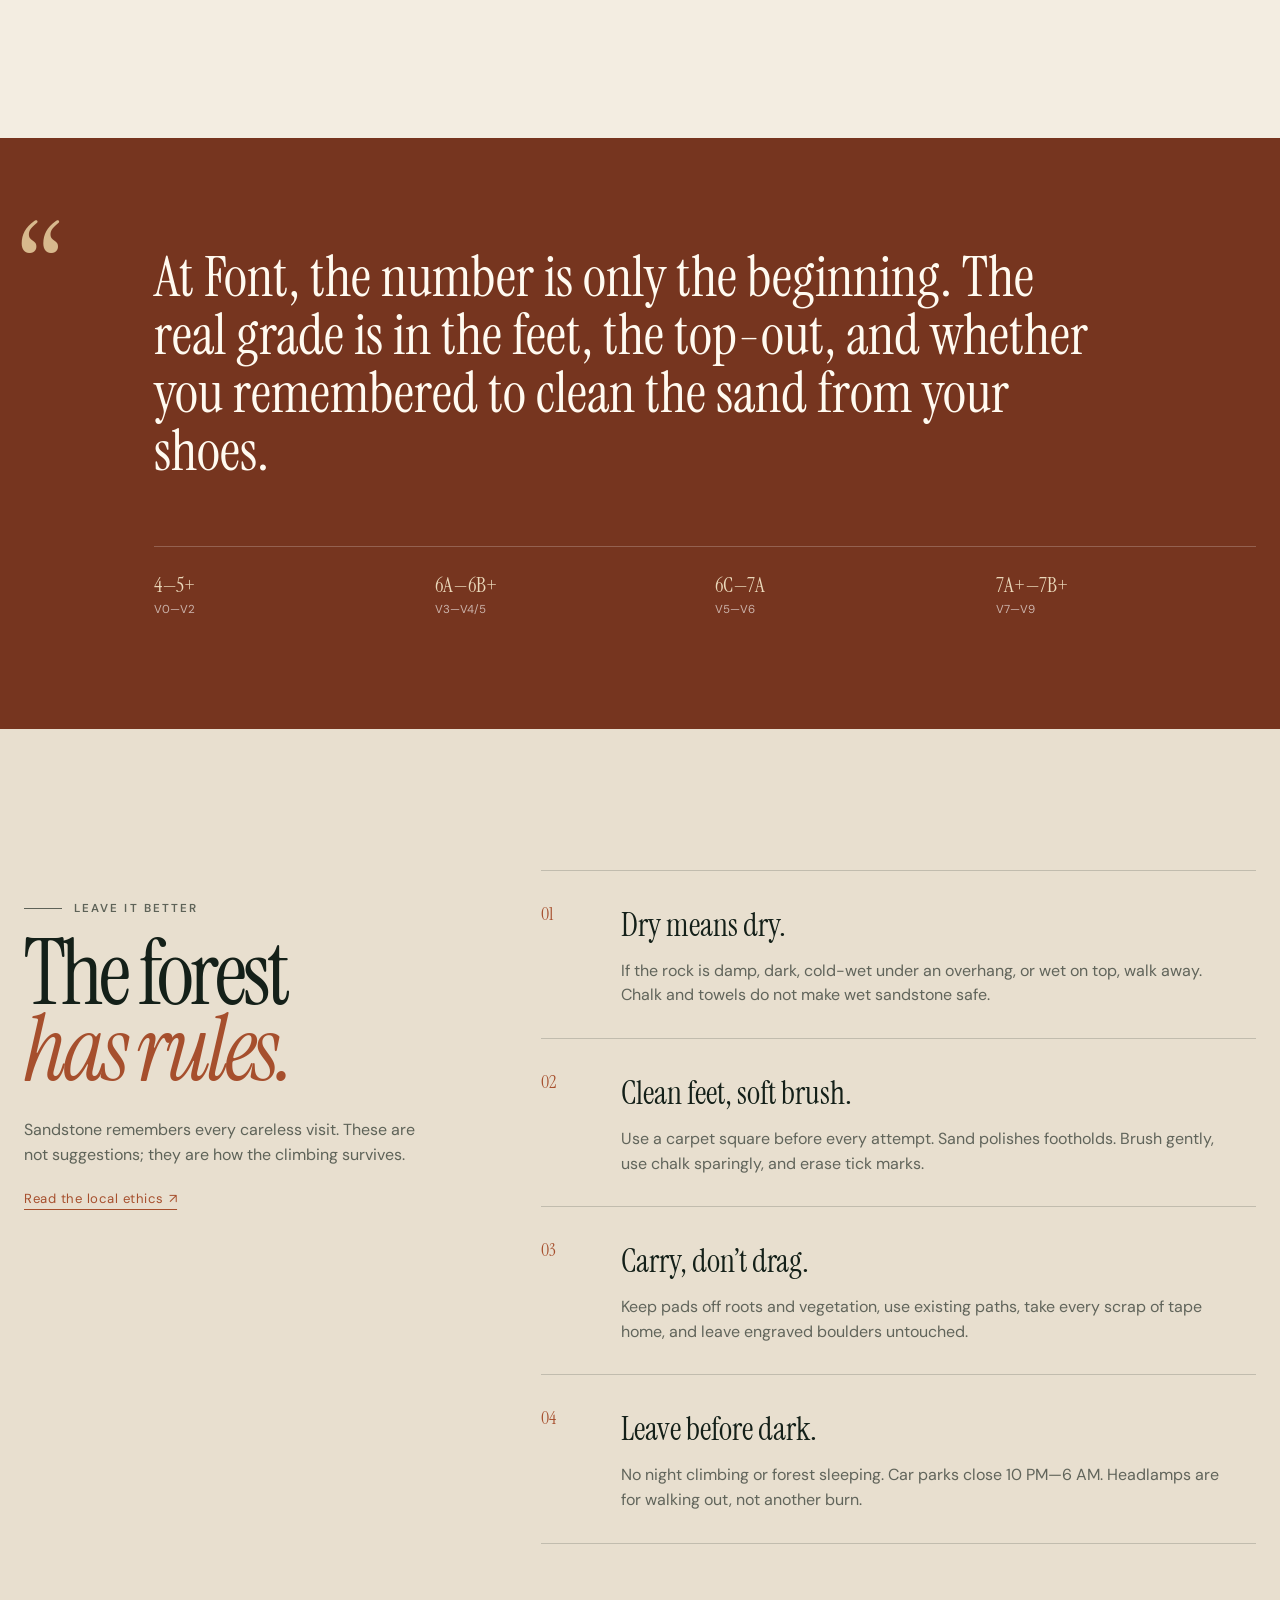
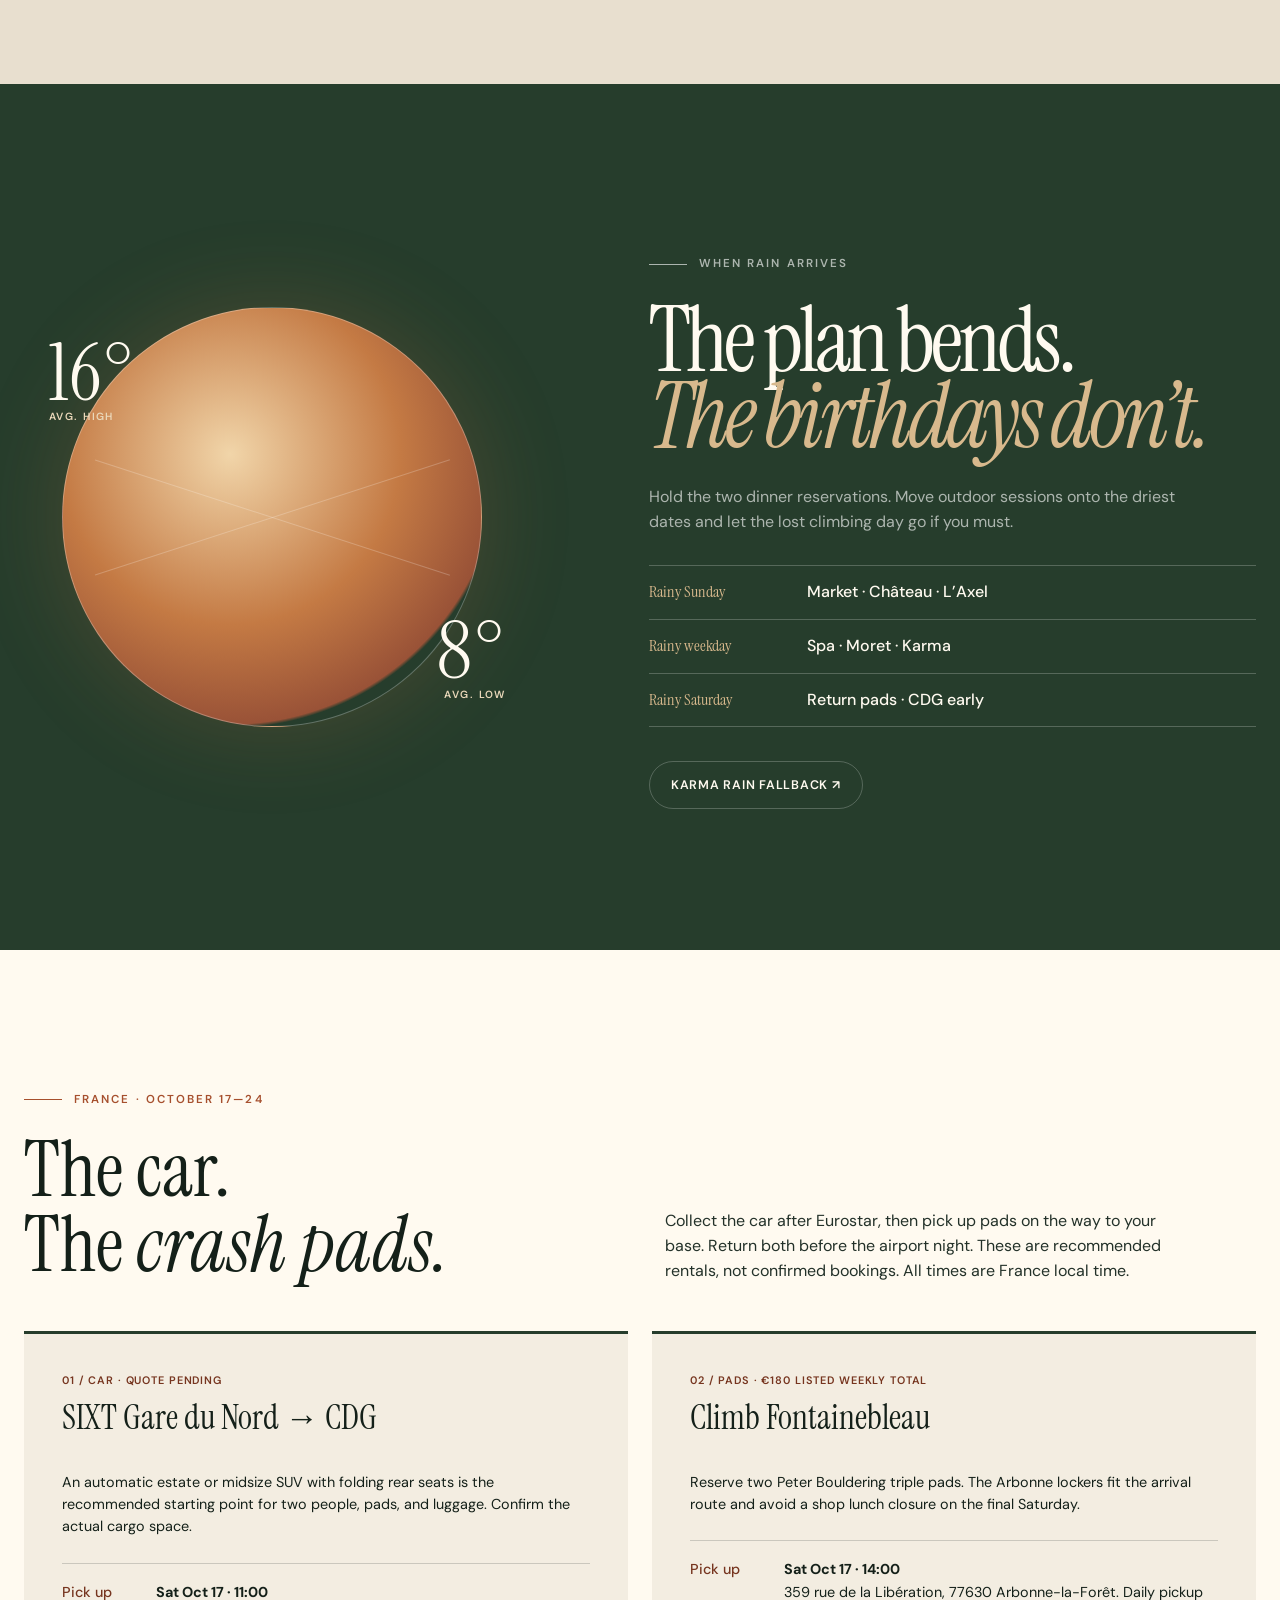
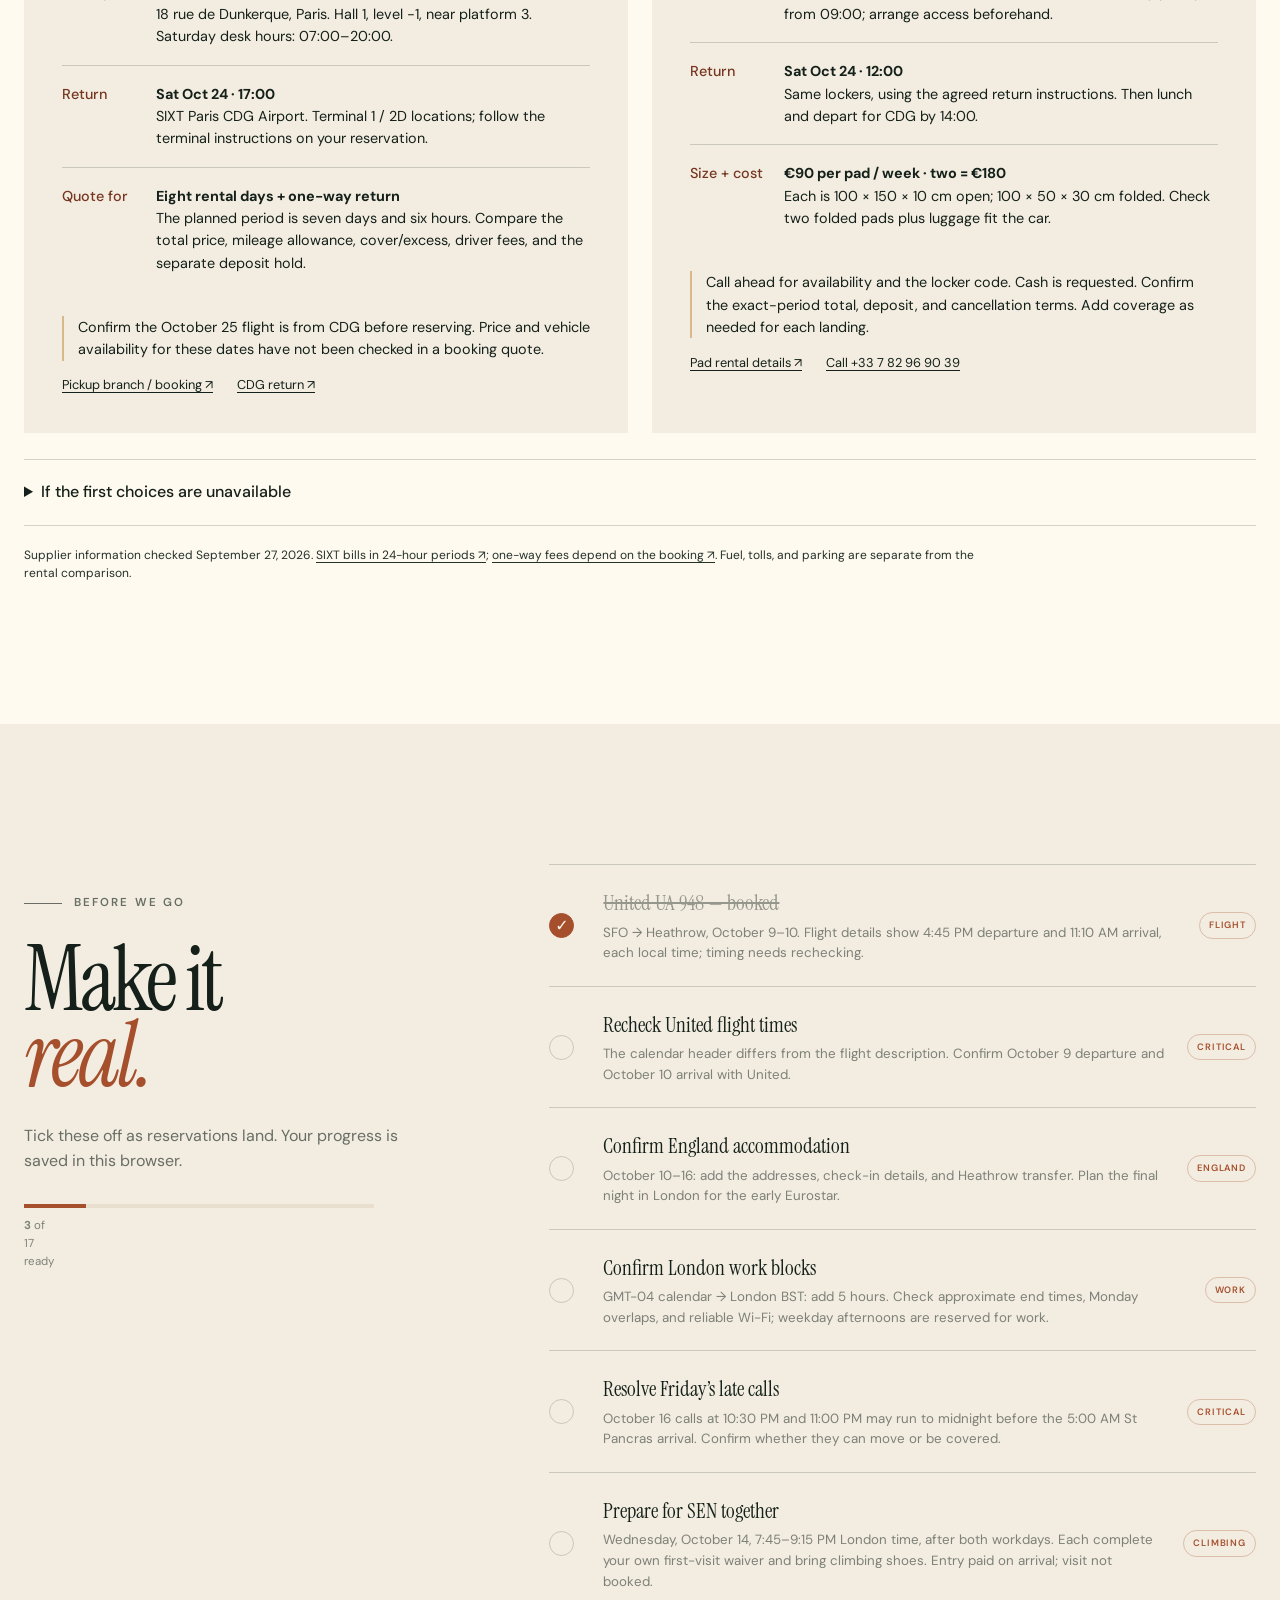
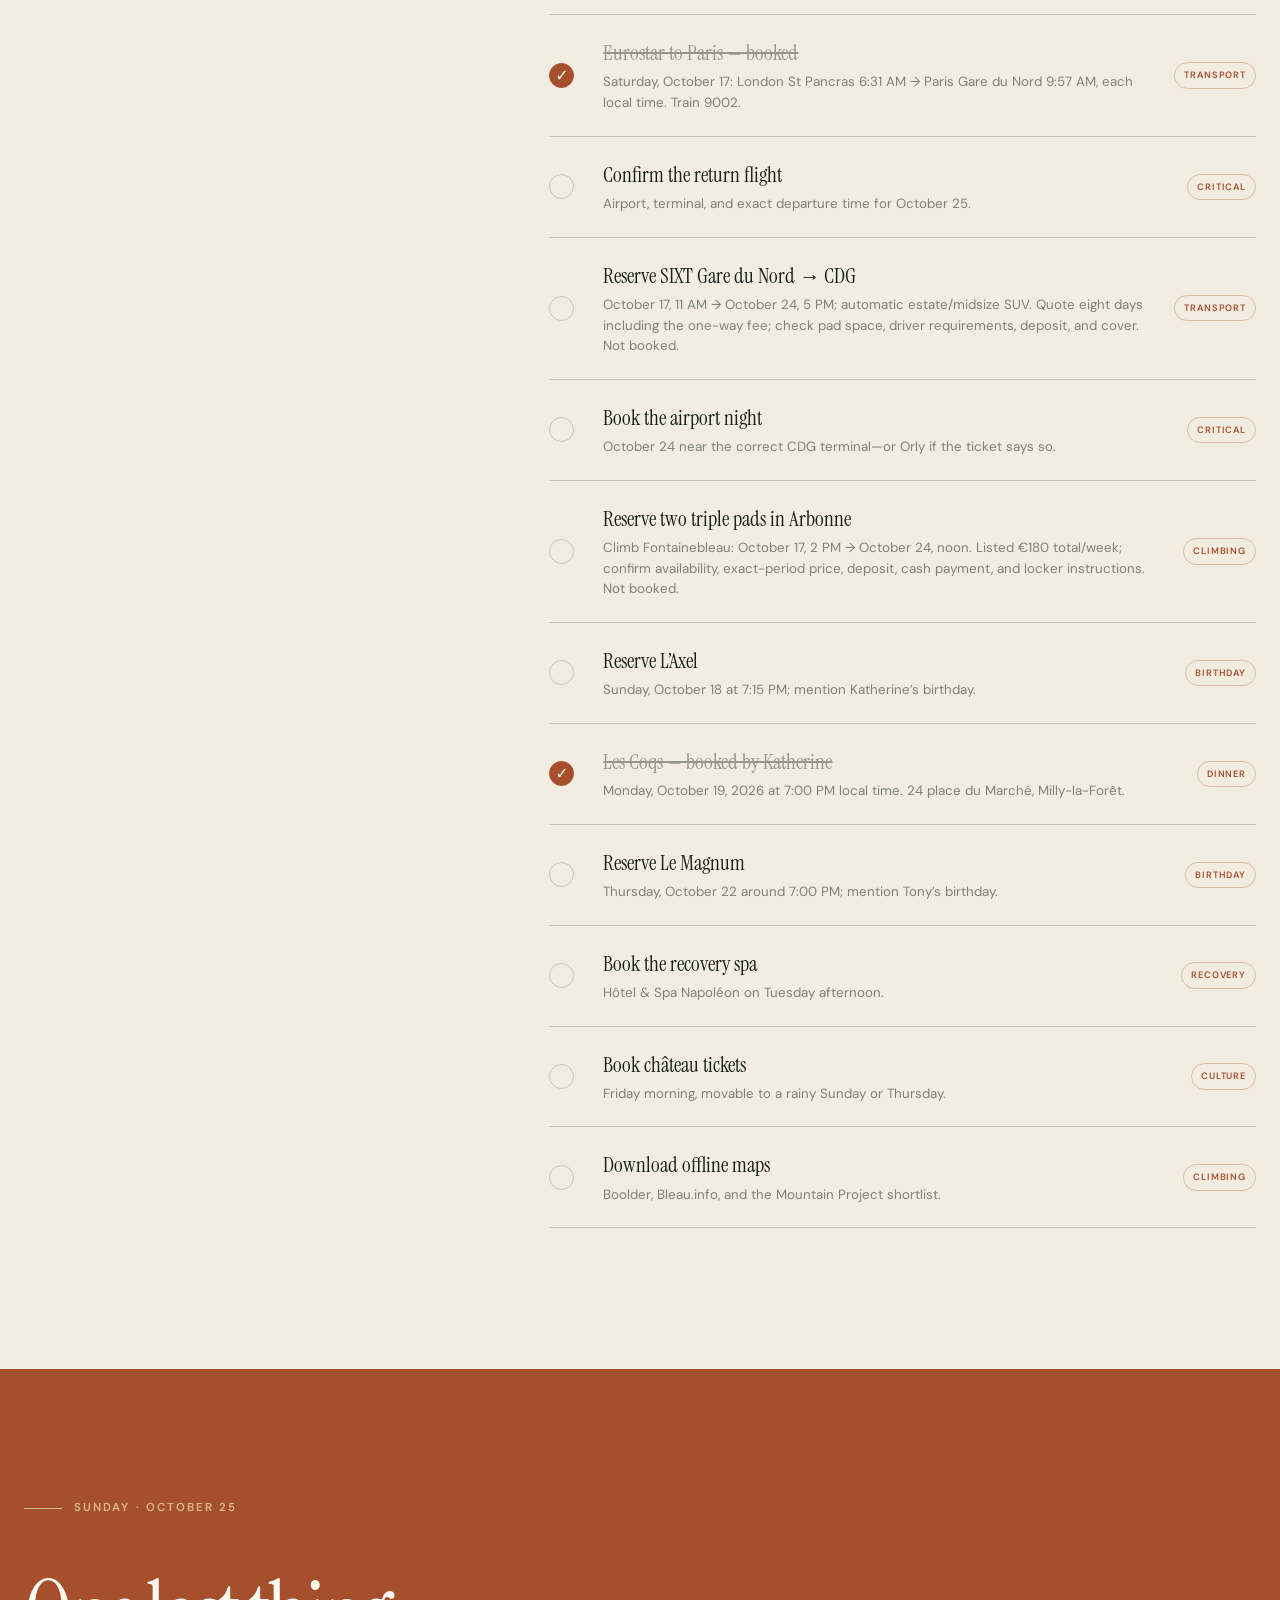
==== commit 9f0cd453: "Plan Fontainebleau car and crash-pad rentals" ====
--- a/font-trip/index.html
+++ b/font-trip/index.html
@@ -11,7 +11,7 @@
   <link rel="preconnect" href="https://fonts.gstatic.com" crossorigin>
   <link href="https://fonts.googleapis.com/css2?family=DM+Sans:wght@400;500;600&amp;family=Instrument+Serif:ital@0;1&amp;display=swap" rel="stylesheet">
   <link rel="preload" as="image" href="assets/fontainebleau-hero.webp" type="image/webp">
-  <link rel="stylesheet" href="styles.css?v=20260926-work">
+  <link rel="stylesheet" href="styles.css?v=20260927-rentals">
 </head>
 <body>
   <div class="grain" aria-hidden="true"></div>
@@ -26,6 +26,7 @@
       <a href="#journey">The trip</a>
       <a href="#birthdays">Birthdays</a>
       <a href="#climbs">Climbs</a>
+      <a href="#rentals">Car + pads</a>
       <a href="#field-notes">Field notes</a>
     </nav>
     <a class="header-date" href="#bookings">9—25 OCT</a>
@@ -36,6 +37,7 @@
       <a href="#journey">The trip</a>
       <a href="#birthdays">Birthdays</a>
       <a href="#climbs">Climbs</a>
+      <a href="#rentals">Car + pads</a>
       <a href="#field-notes">Field notes</a>
       <a href="#bookings">Before we go</a>
     </div>
@@ -260,6 +262,50 @@
       </div>
     </section>
 
+    <section class="rentals section-pad" id="rentals" aria-labelledby="rentalTitle">
+      <div class="section-shell">
+        <div class="rental-heading reveal">
+          <div>
+            <p class="eyebrow">France · October 17—24</p>
+            <h2 id="rentalTitle">The car.<br>The <em>crash pads.</em></h2>
+          </div>
+          <p>Collect the car after Eurostar, then pick up pads on the way to your base. Return both before the airport night. These are recommended rentals, not confirmed bookings. All times are France local time.</p>
+        </div>
+        <div class="rental-grid">
+          <article class="rental-card reveal">
+            <p class="rental-label">01 / Car · quote pending</p>
+            <h3>SIXT Gare du Nord → CDG</h3>
+            <p>An automatic estate or midsize SUV with folding rear seats is the recommended starting point for two people, pads, and luggage. Confirm the actual cargo space.</p>
+            <dl class="rental-facts">
+              <div><dt>Pick up</dt><dd><strong>Sat Oct 17 · 11:00</strong><br>18 rue de Dunkerque, Paris. Hall 1, level −1, near platform 3. Saturday desk hours: 07:00–20:00.</dd></div>
+              <div><dt>Return</dt><dd><strong>Sat Oct 24 · 17:00</strong><br>SIXT Paris CDG Airport. Terminal 1 / 2D locations; follow the terminal instructions on your reservation.</dd></div>
+              <div><dt>Quote for</dt><dd><strong>Eight rental days + one-way return</strong><br>The planned period is seven days and six hours. Compare the total price, mileage allowance, cover/excess, driver fees, and the separate deposit hold.</dd></div>
+            </dl>
+            <p class="rental-note">Confirm the October 25 flight is from CDG before reserving. Price and vehicle availability for these dates have not been checked in a booking quote.</p>
+            <div class="rental-links"><a href="https://www.sixt.co.uk/car-hire/france/paris/paris-north-station/" target="_blank" rel="noreferrer">Pickup branch / booking ↗</a><a href="https://www.sixt.com/car-rental/france/roissy/paris-cdg-airport/" target="_blank" rel="noreferrer">CDG return ↗</a></div>
+          </article>
+          <article class="rental-card reveal delay-1">
+            <p class="rental-label">02 / Pads · €180 listed weekly total</p>
+            <h3>Climb Fontainebleau</h3>
+            <p>Reserve two Peter Bouldering triple pads. The Arbonne lockers fit the arrival route and avoid a shop lunch closure on the final Saturday.</p>
+            <dl class="rental-facts">
+              <div><dt>Pick up</dt><dd><strong>Sat Oct 17 · 14:00</strong><br>359 rue de la Libération, 77630 Arbonne-la-Forêt. Daily pickup from 09:00; arrange access beforehand.</dd></div>
+              <div><dt>Return</dt><dd><strong>Sat Oct 24 · 12:00</strong><br>Same lockers, using the agreed return instructions. Then lunch and depart for CDG by 14:00.</dd></div>
+              <div><dt>Size + cost</dt><dd><strong>€90 per pad / week · two = €180</strong><br>Each is 100 × 150 × 10 cm open; 100 × 50 × 30 cm folded. Check two folded pads plus luggage fit the car.</dd></div>
+            </dl>
+            <p class="rental-note">Call ahead for availability and the locker code. Cash is requested. Confirm the exact-period total, deposit, and cancellation terms. Add coverage as needed for each landing.</p>
+            <div class="rental-links"><a href="https://www.climb-fontainebleau.com/location-crash-pad" target="_blank" rel="noreferrer">Pad rental details ↗</a><a href="tel:+33782969039">Call +33 7 82 96 90 39</a></div>
+          </article>
+        </div>
+        <details class="rental-backups reveal">
+          <summary>If the first choices are unavailable</summary>
+          <p><strong>Car:</strong> <a href="https://www.europcar.fr/fr-fr/places/location-voiture-france/paris/paris-gare-du-nord" target="_blank" rel="noreferrer">Europcar Gare du Nord ↗</a> is also on level −1 opposite platform 3. Compare the same October 17, 11:00 → October 24, 17:00 one-way CDG booking and luggage capacity.</p>
+          <p><strong>Pads:</strong> <a href="https://fontainebleau-crashpads.com/" target="_blank" rel="noreferrer">Fontainebleau Crash-Pads ↗</a>, 179 rue Grande, lists I’BBZ Triple MaxX and Black Diamond Mondo at €90/week each. Plan pickup October 17 at 15:00 and return October 24 by noon. Its <a href="https://fontainebleau-crashpads.com/about/agencies/" target="_blank" rel="noreferrer">hours page ↗</a> varies between noon and 12:30 for lunch closure, so use noon and confirm. Availability and the exact-period total remain to be checked.</p>
+        </details>
+        <p class="rental-sources">Supplier information checked September 27, 2026. <a href="https://www.sixt.fr/help-center/app/articles/SIXT-Wiki-facture/" target="_blank" rel="noreferrer">SIXT bills in 24-hour periods ↗</a>; <a href="https://www.sixt.com/rental-services/one-way-car-rental/france/" target="_blank" rel="noreferrer">one-way fees depend on the booking ↗</a>. Fuel, tolls, and parking are separate from the rental comparison.</p>
+      </div>
+    </section>
+
     <section class="bookings section-pad" id="bookings" aria-labelledby="bookingTitle">
       <div class="section-shell booking-layout">
         <div class="booking-heading reveal">
@@ -302,6 +348,6 @@
     </div>
   </footer>
 
-  <script src="app.js?v=20260926-sen"></script>
+  <script src="app.js?v=20260927-rentals"></script>
 </body>
 </html>
--- a/font-trip/styles.css
+++ b/font-trip/styles.css
@@ -478,6 +478,28 @@
 .swap-list span { color: var(--sand); font-family: var(--serif); }
 .swap-list strong { font-weight: 500; }
 
+/* Car and crash-pad rentals */
+.rentals { background: var(--cream); scroll-margin-top: 70px; }
+.rental-heading { display: grid; grid-template-columns: 1fr 1fr; gap: 50px; align-items: end; margin-bottom: 48px; }
+.rental-heading h2 { margin: 0; font-family: var(--serif); font-size: clamp(3.5rem, 6vw, 5.5rem); font-weight: 400; line-height: .98; }
+.rental-heading > p { max-width: 530px; margin: 0; color: var(--ink-soft); }
+.rental-grid { display: grid; grid-template-columns: repeat(2, minmax(0, 1fr)); gap: 24px; }
+.rental-card { padding: clamp(22px, 3vw, 38px); background: var(--paper); border-top: 3px solid var(--forest); }
+.rental-label { color: var(--rust-dark); font-size: .68rem; font-weight: 600; letter-spacing: .08em; text-transform: uppercase; }
+.rental-card h3 { font-family: var(--serif); font-size: 2.1rem; font-weight: 400; line-height: 1.1; }
+.rental-card > p:not(.rental-label), .rental-facts { font-size: .9rem; }
+.rental-facts { margin: 25px 0; }
+.rental-facts > div { display: grid; grid-template-columns: 80px minmax(0, 1fr); gap: 14px; padding: 17px 0; border-top: 1px solid var(--line); }
+.rental-facts dt { color: var(--rust-dark); font-weight: 500; }
+.rental-facts dd { margin: 0; }
+.rental-note { padding-left: 14px; border-left: 2px solid var(--sand); }
+.rental-links { display: flex; flex-wrap: wrap; gap: 14px 24px; font-size: .8rem; }
+.rental-links a, .rental-backups a, .rental-sources a { text-underline-offset: 3px; }
+.rental-backups { margin-top: 26px; padding: 20px 0; border-block: 1px solid var(--line); }
+.rental-backups summary { cursor: pointer; font-weight: 500; }
+.rental-backups p { max-width: 960px; margin: 18px 0 0; font-size: .9rem; }
+.rental-sources { max-width: 960px; margin: 20px 0 0; font-size: .75rem; color: var(--ink-soft); }
+
 /* Bookings */
 .bookings { background: var(--paper); }
 .booking-layout { display: grid; grid-template-columns: .72fr 1.28fr; gap: clamp(60px, 10vw, 150px); }
@@ -544,6 +566,9 @@
 }
 
 @media (max-width: 720px) {
+  .rental-heading, .rental-grid { grid-template-columns: 1fr; gap: 28px; }
+  .rental-heading h2 { font-size: clamp(3.35rem, 17vw, 5.1rem); }
+  .rental-facts > div { grid-template-columns: 1fr; gap: 5px; }
   .section-shell { width: min(calc(100% - 32px), var(--max)); }
   .section-pad { padding: 82px 0; }
   .site-header { height: 68px; padding: 0 16px; }
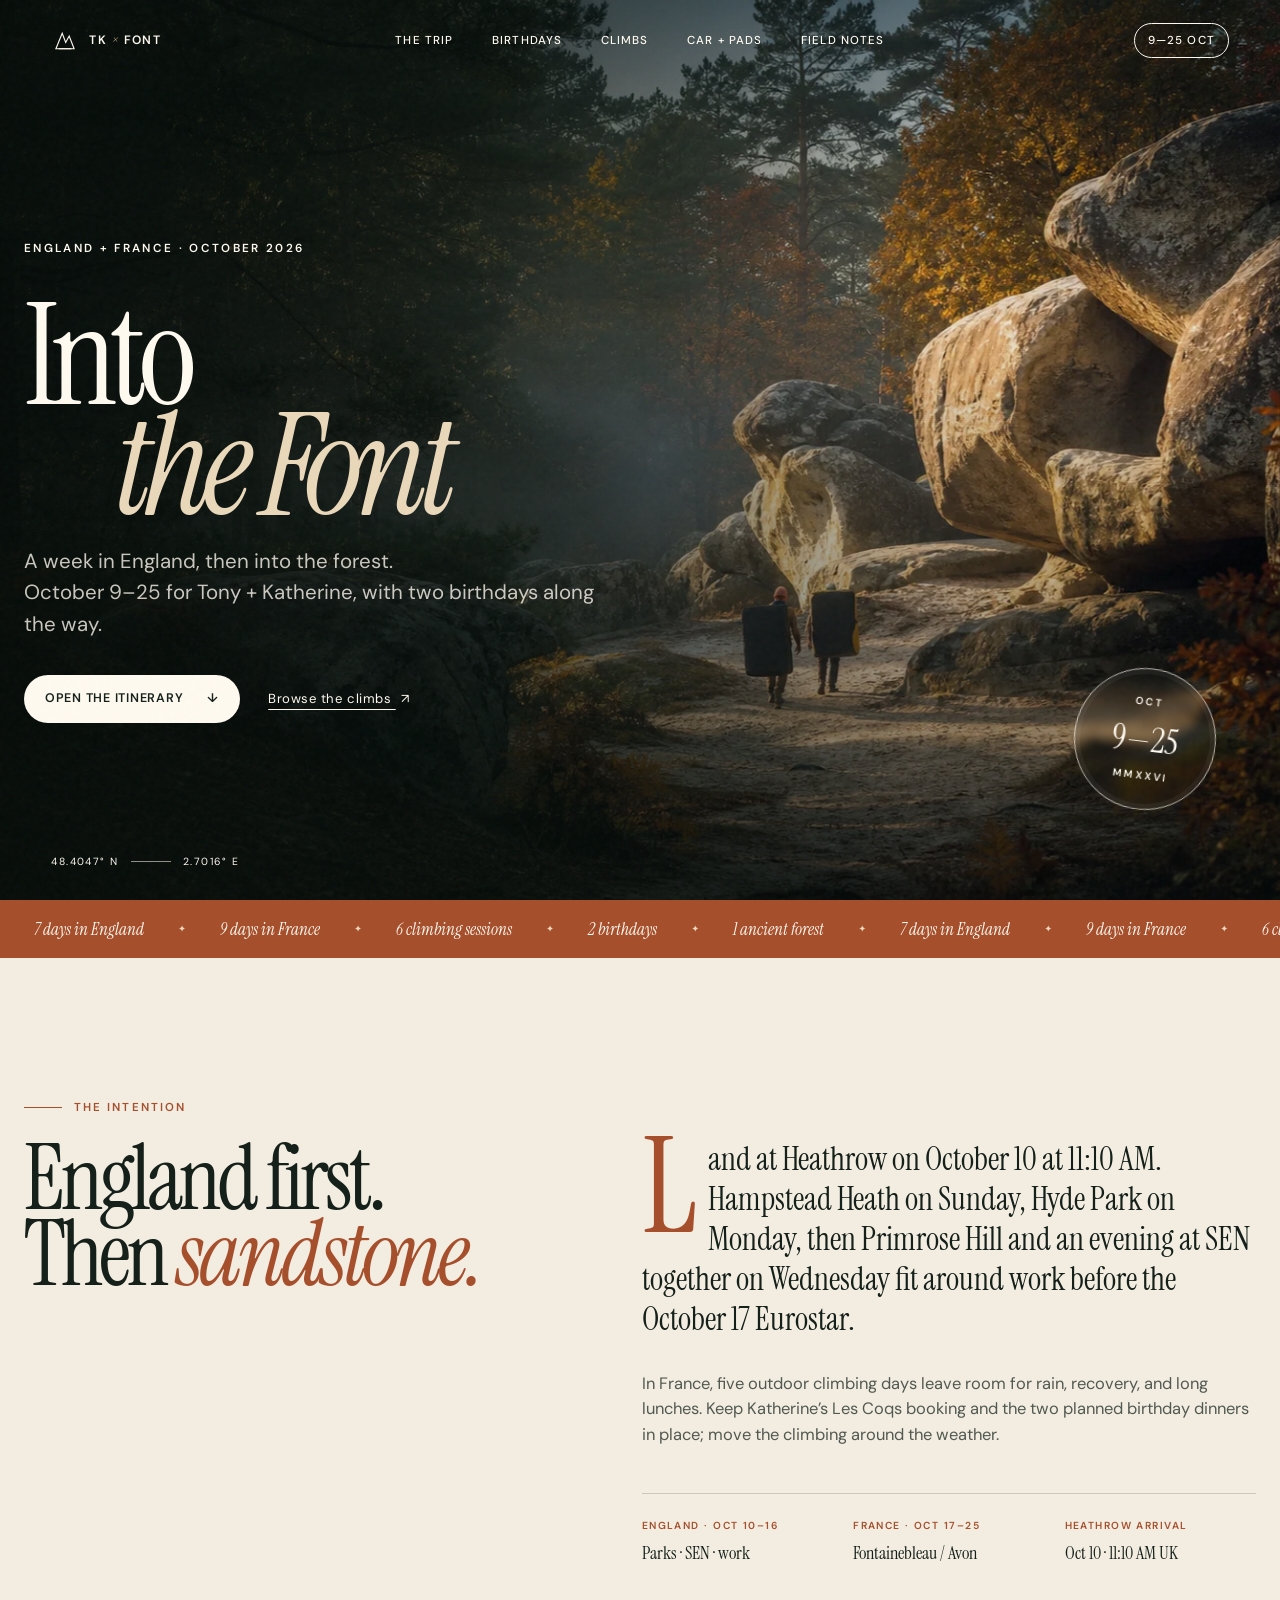
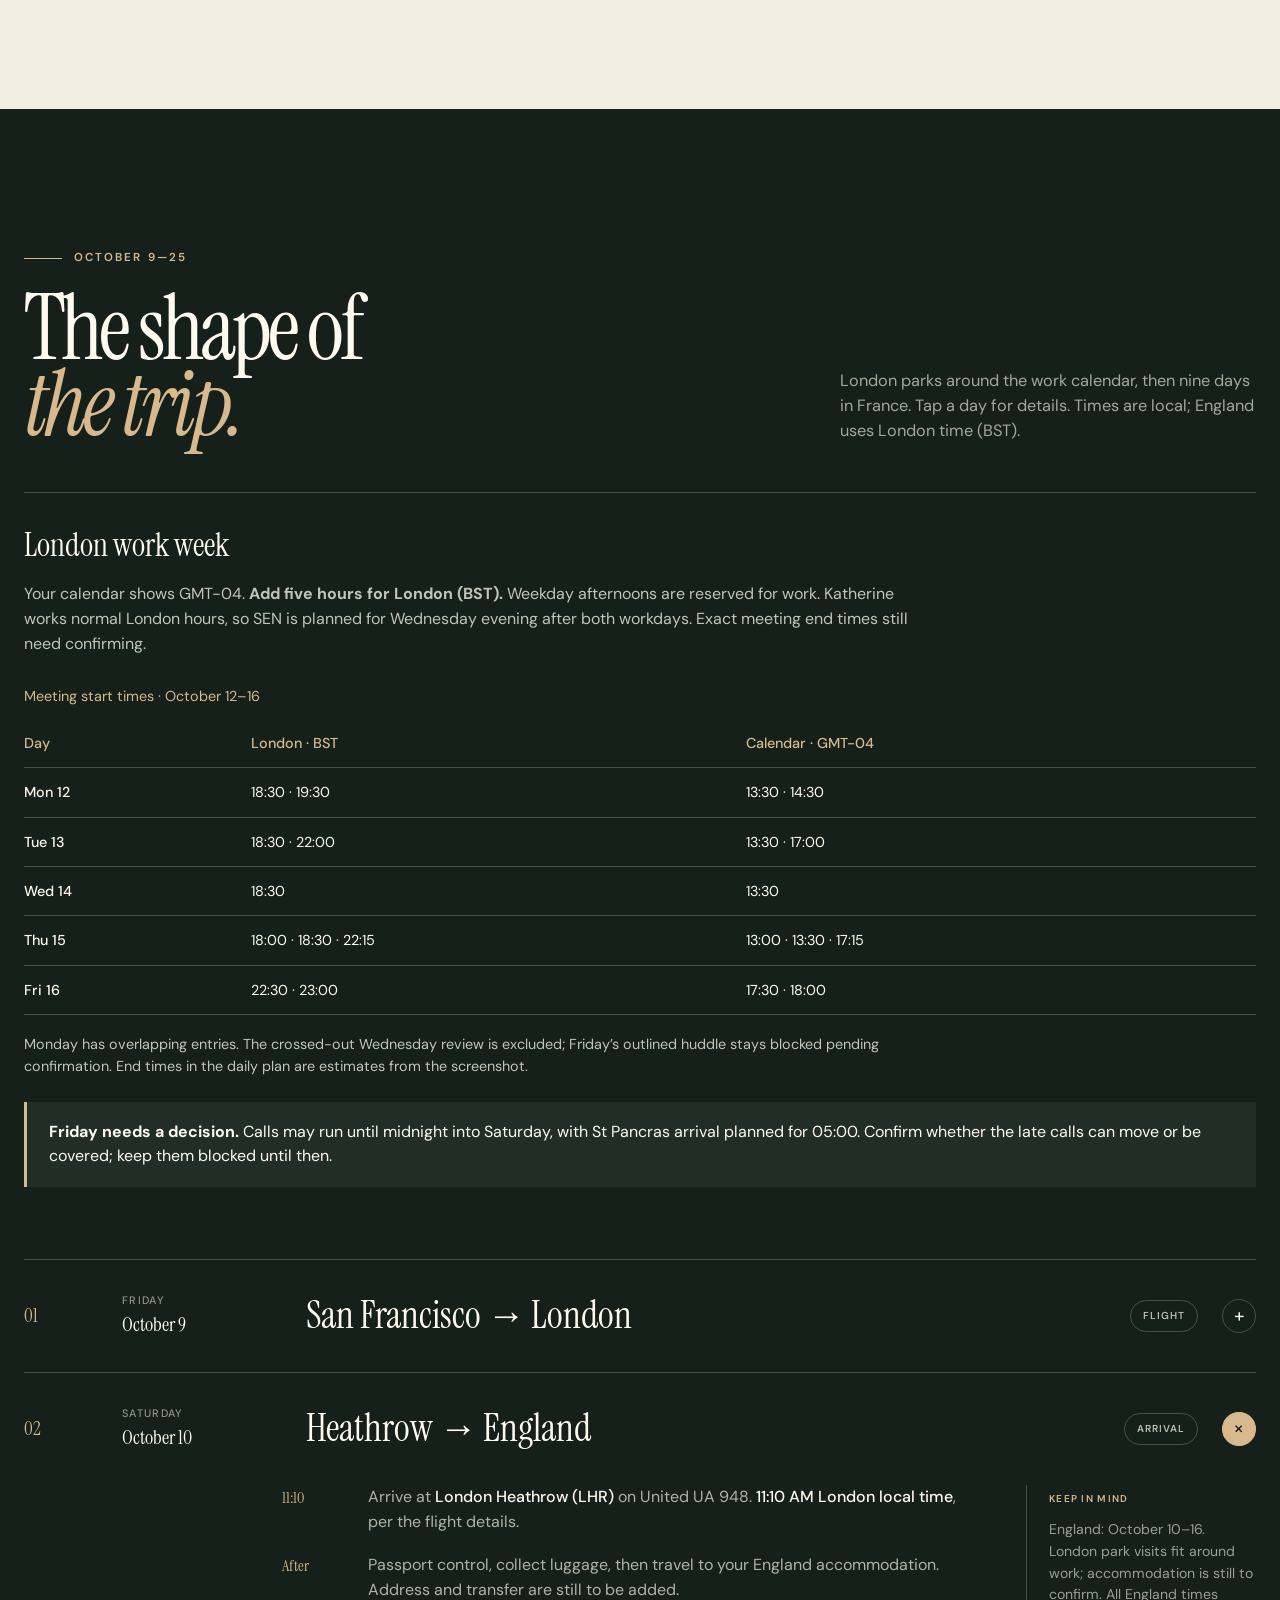
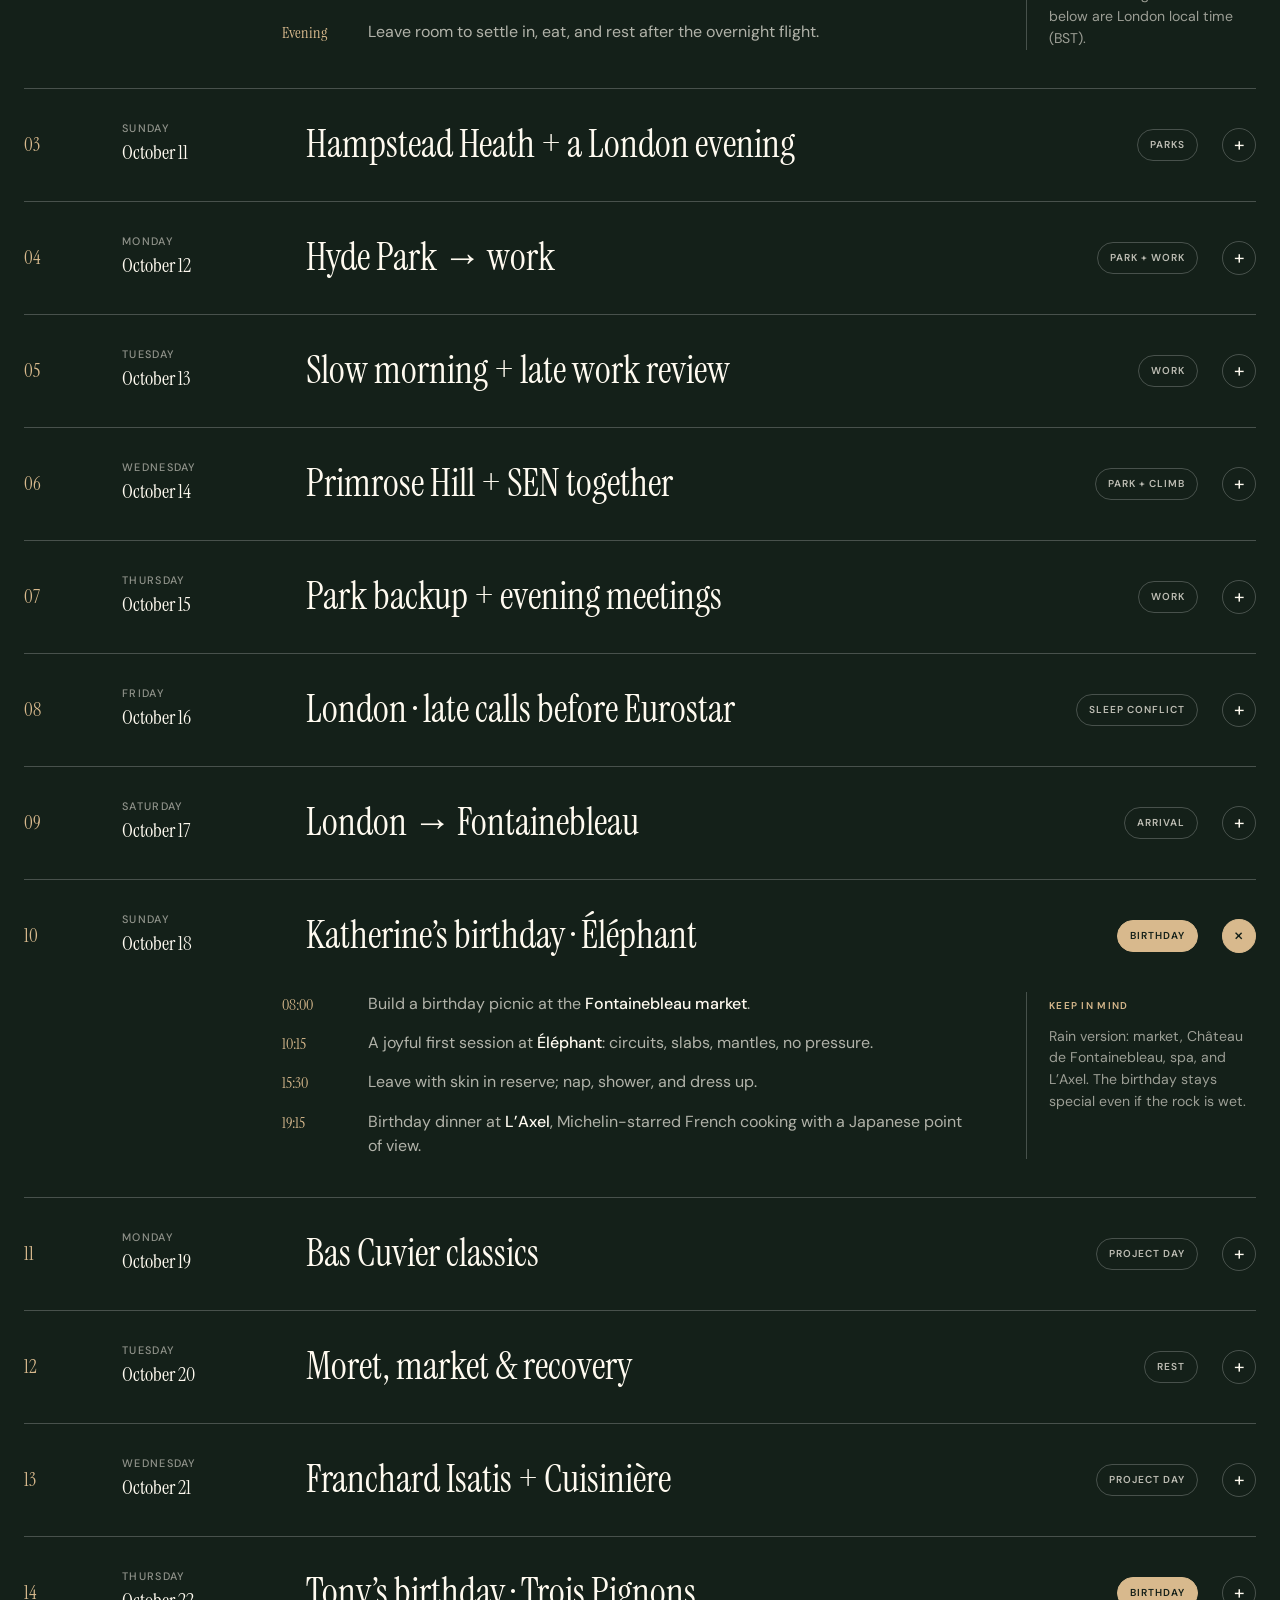
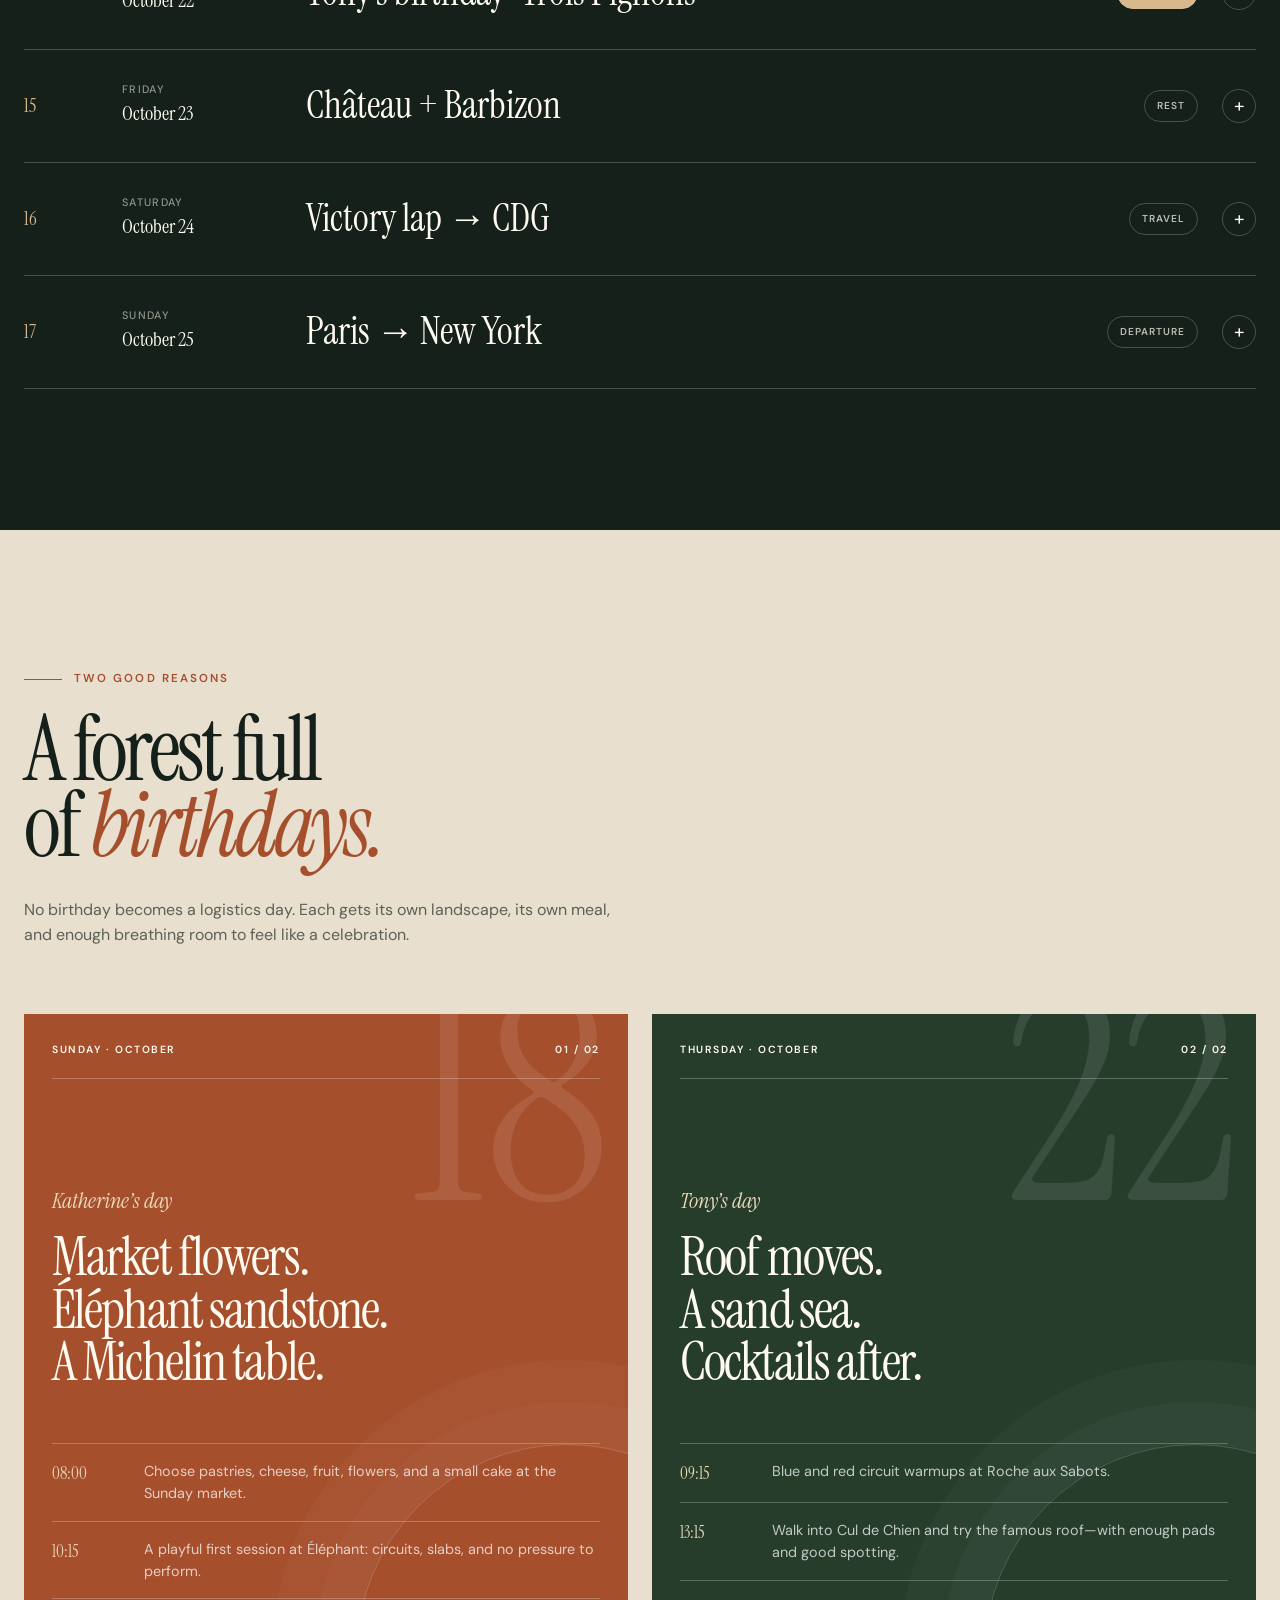
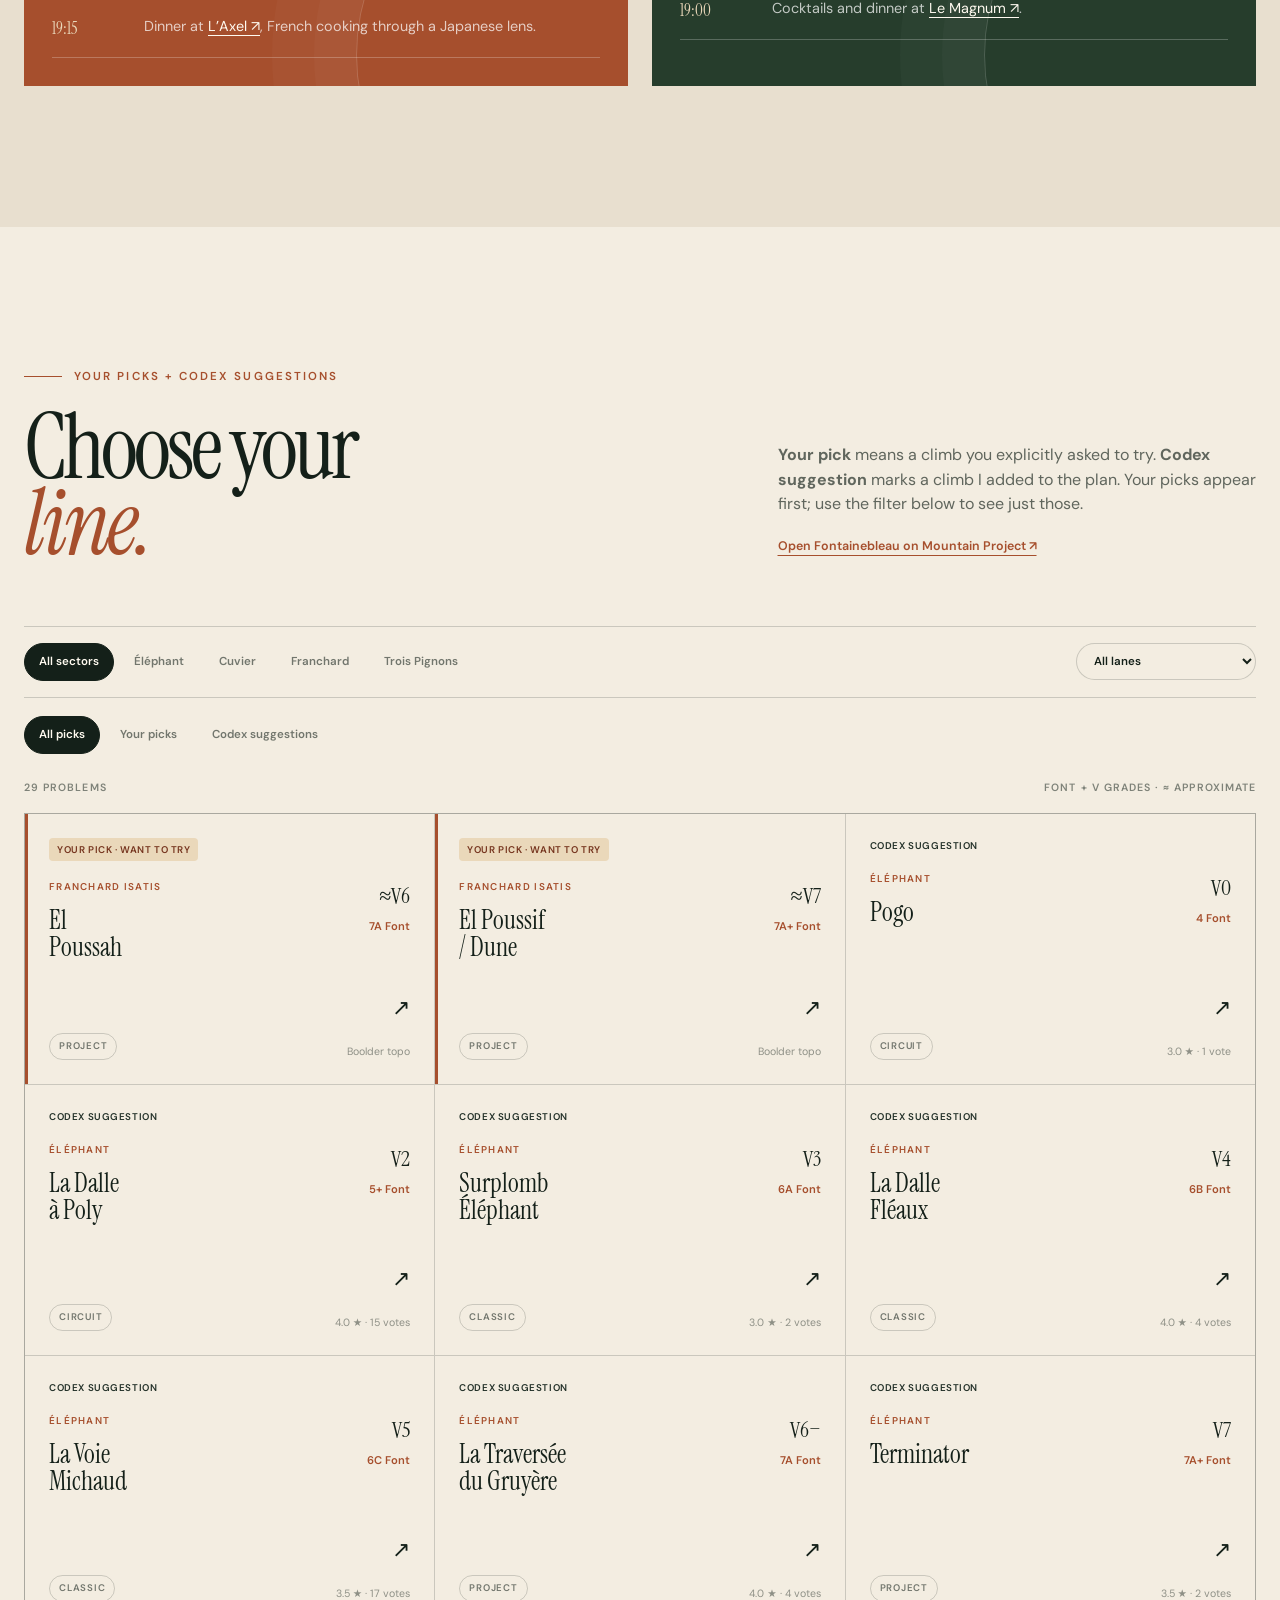
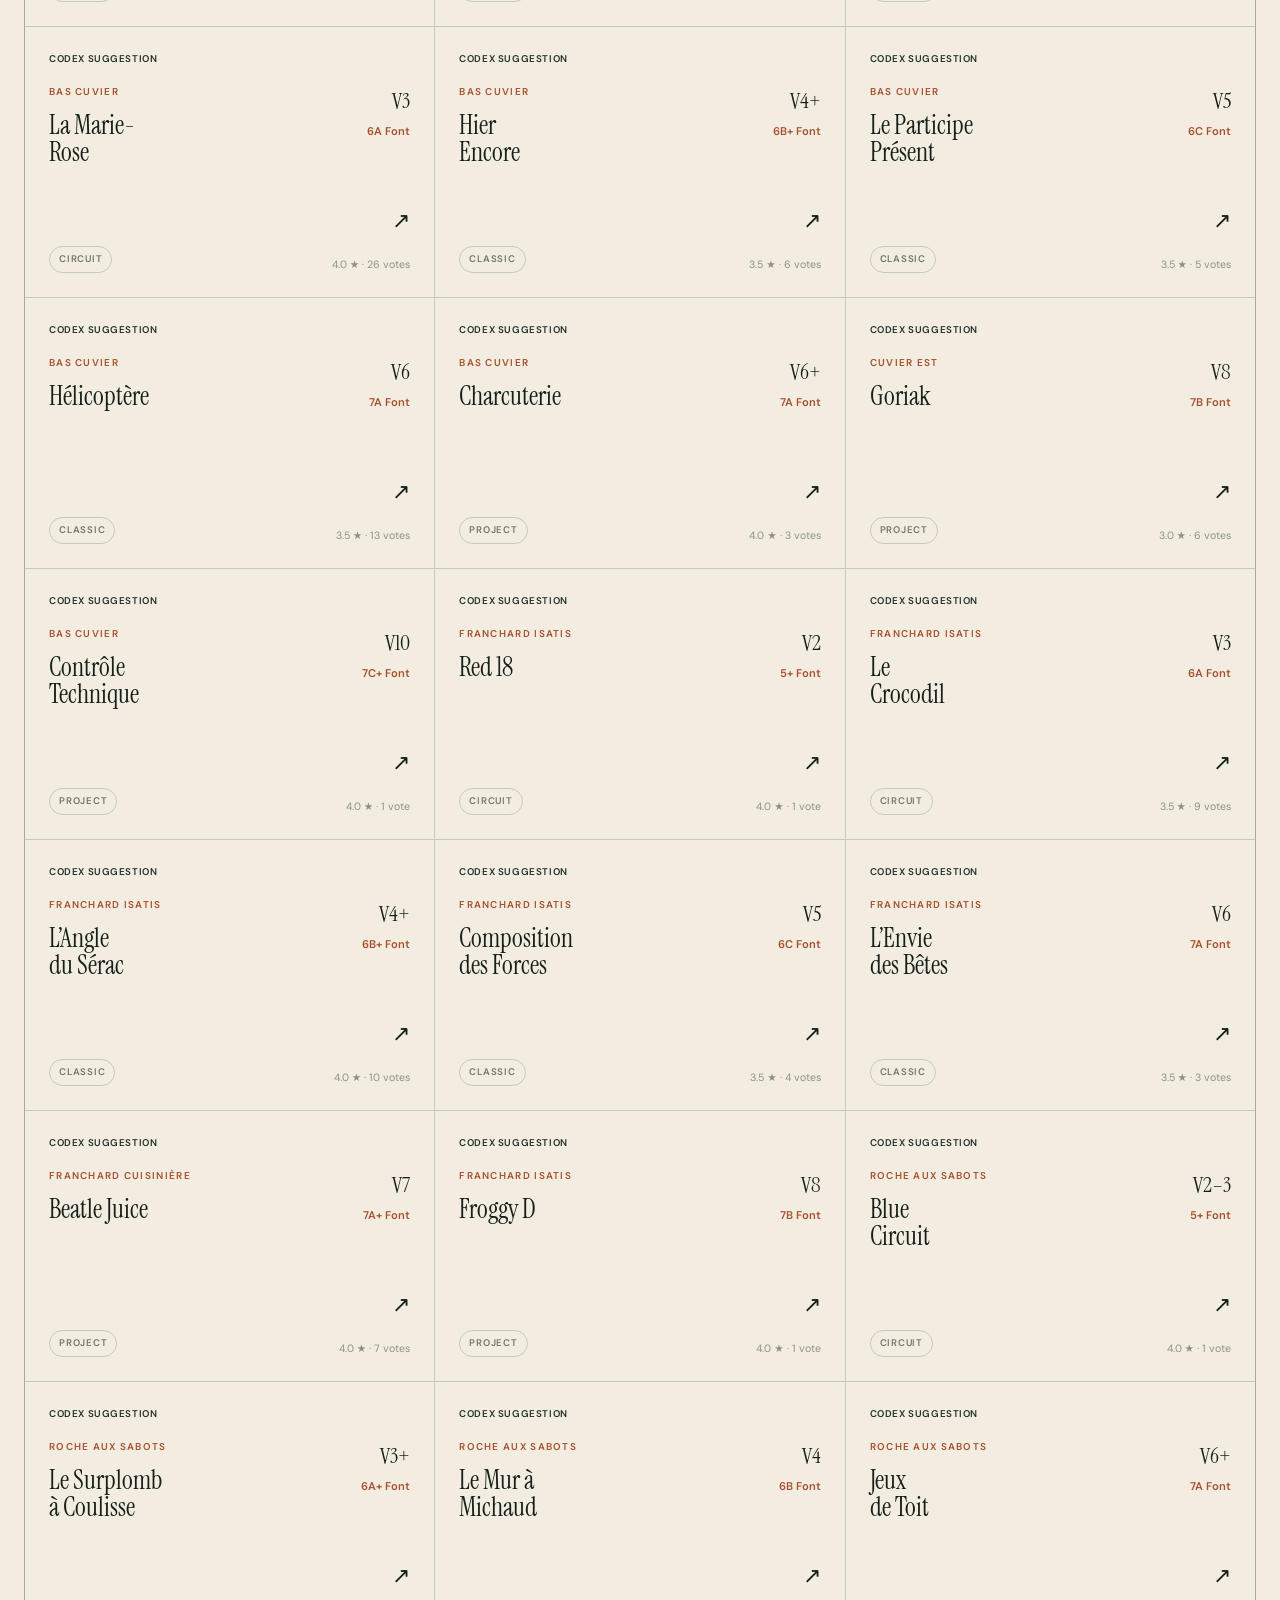
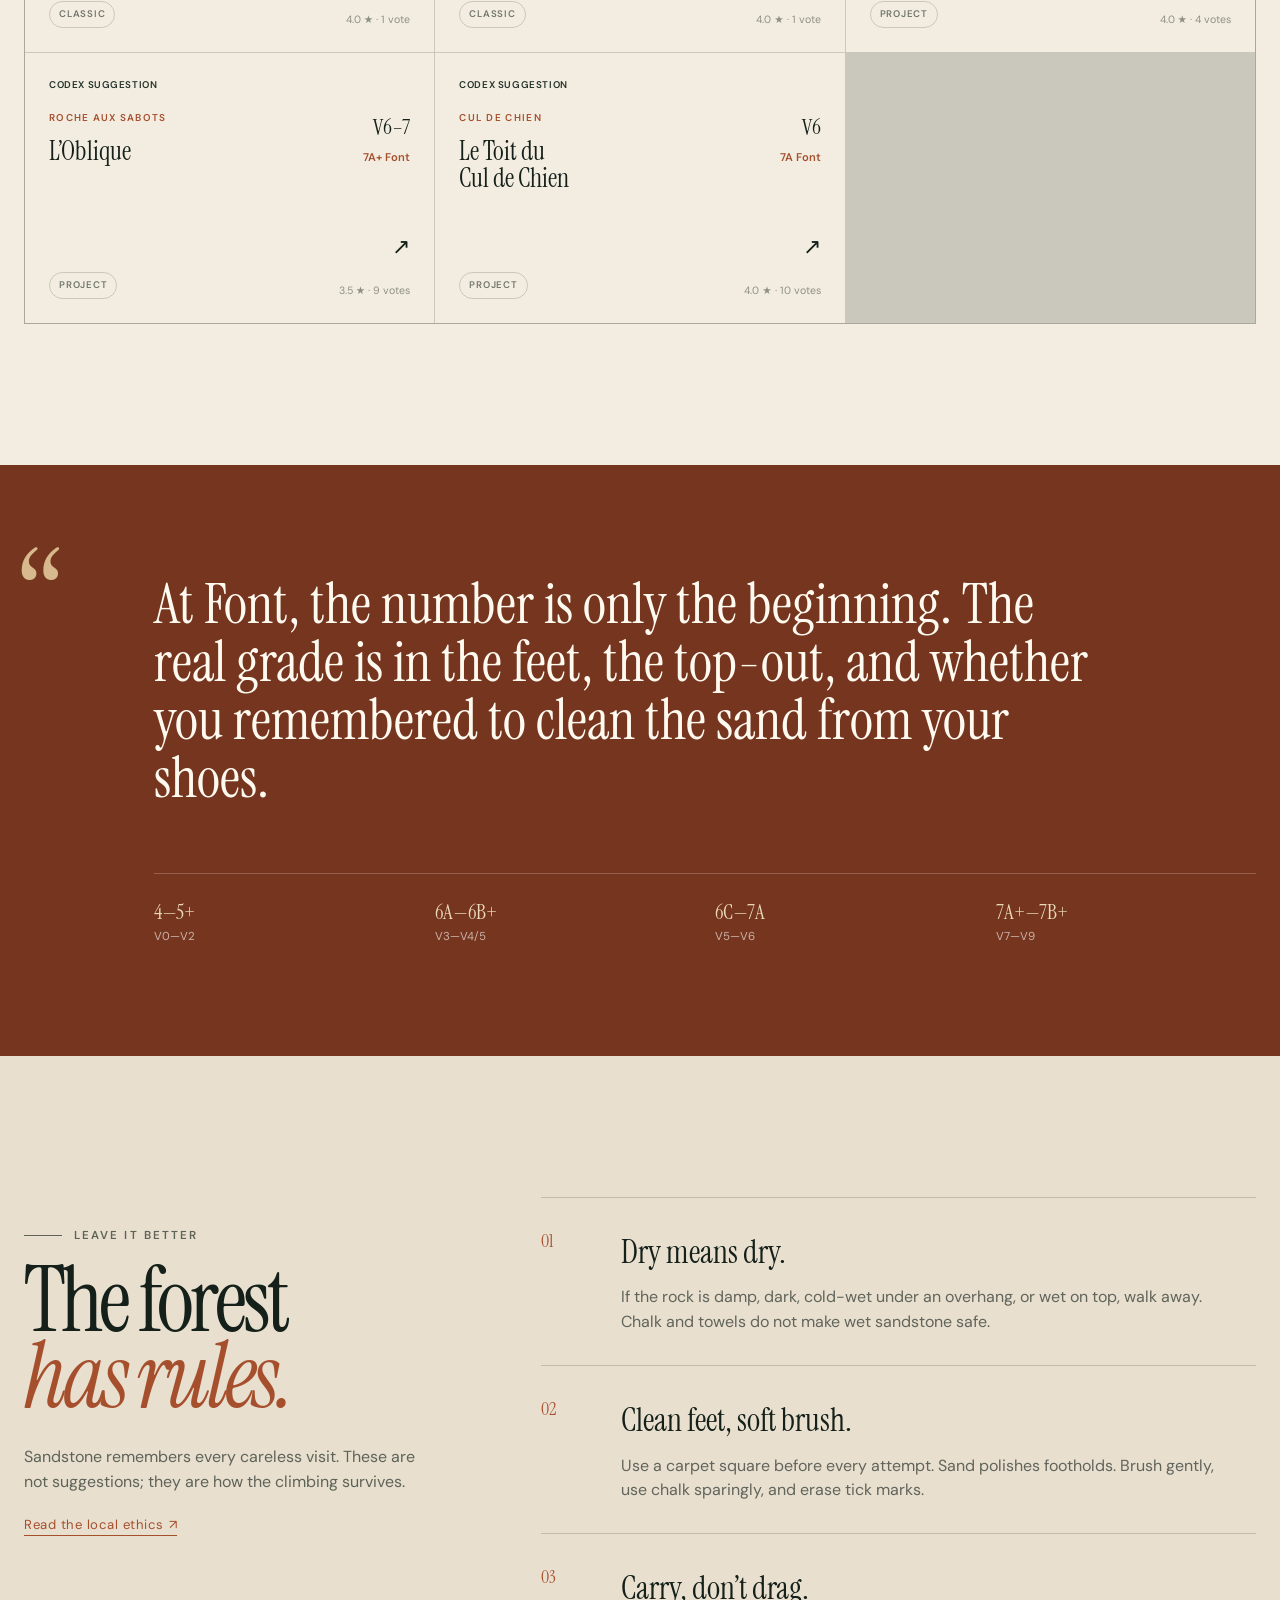
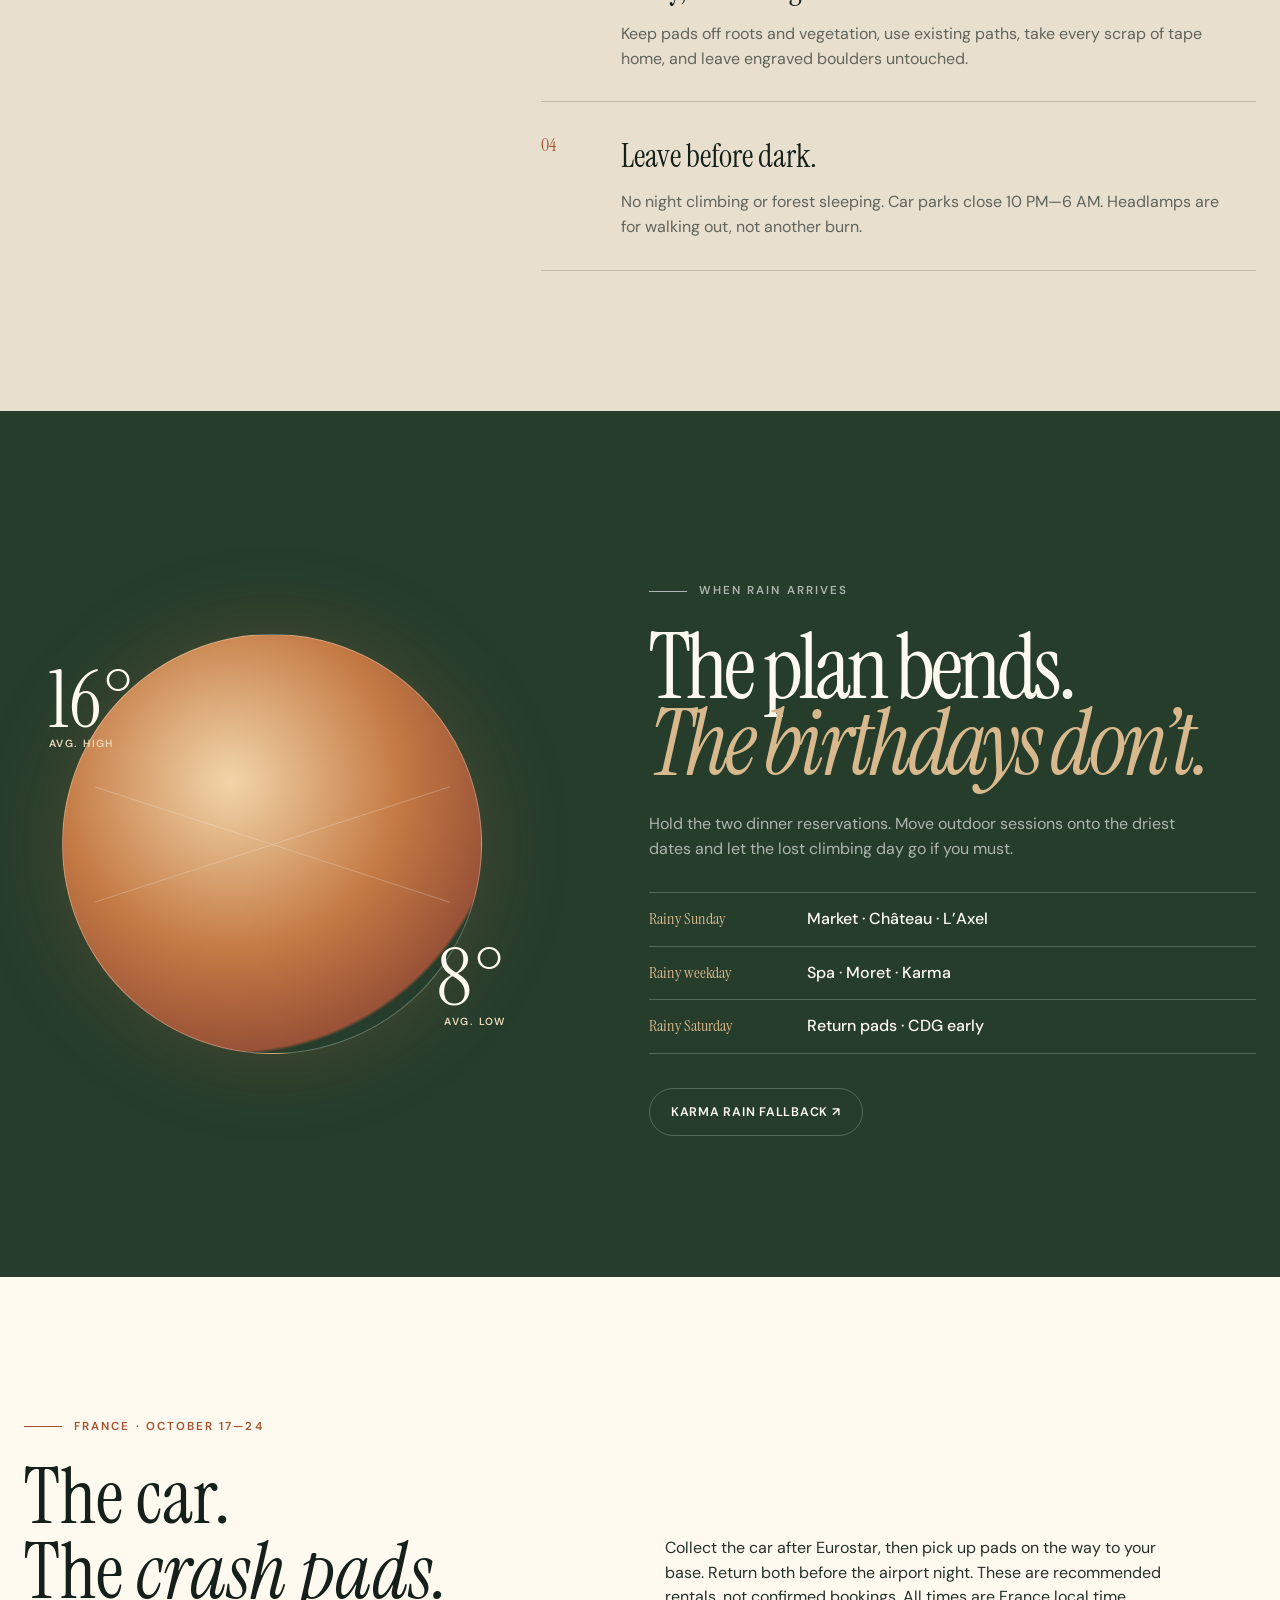
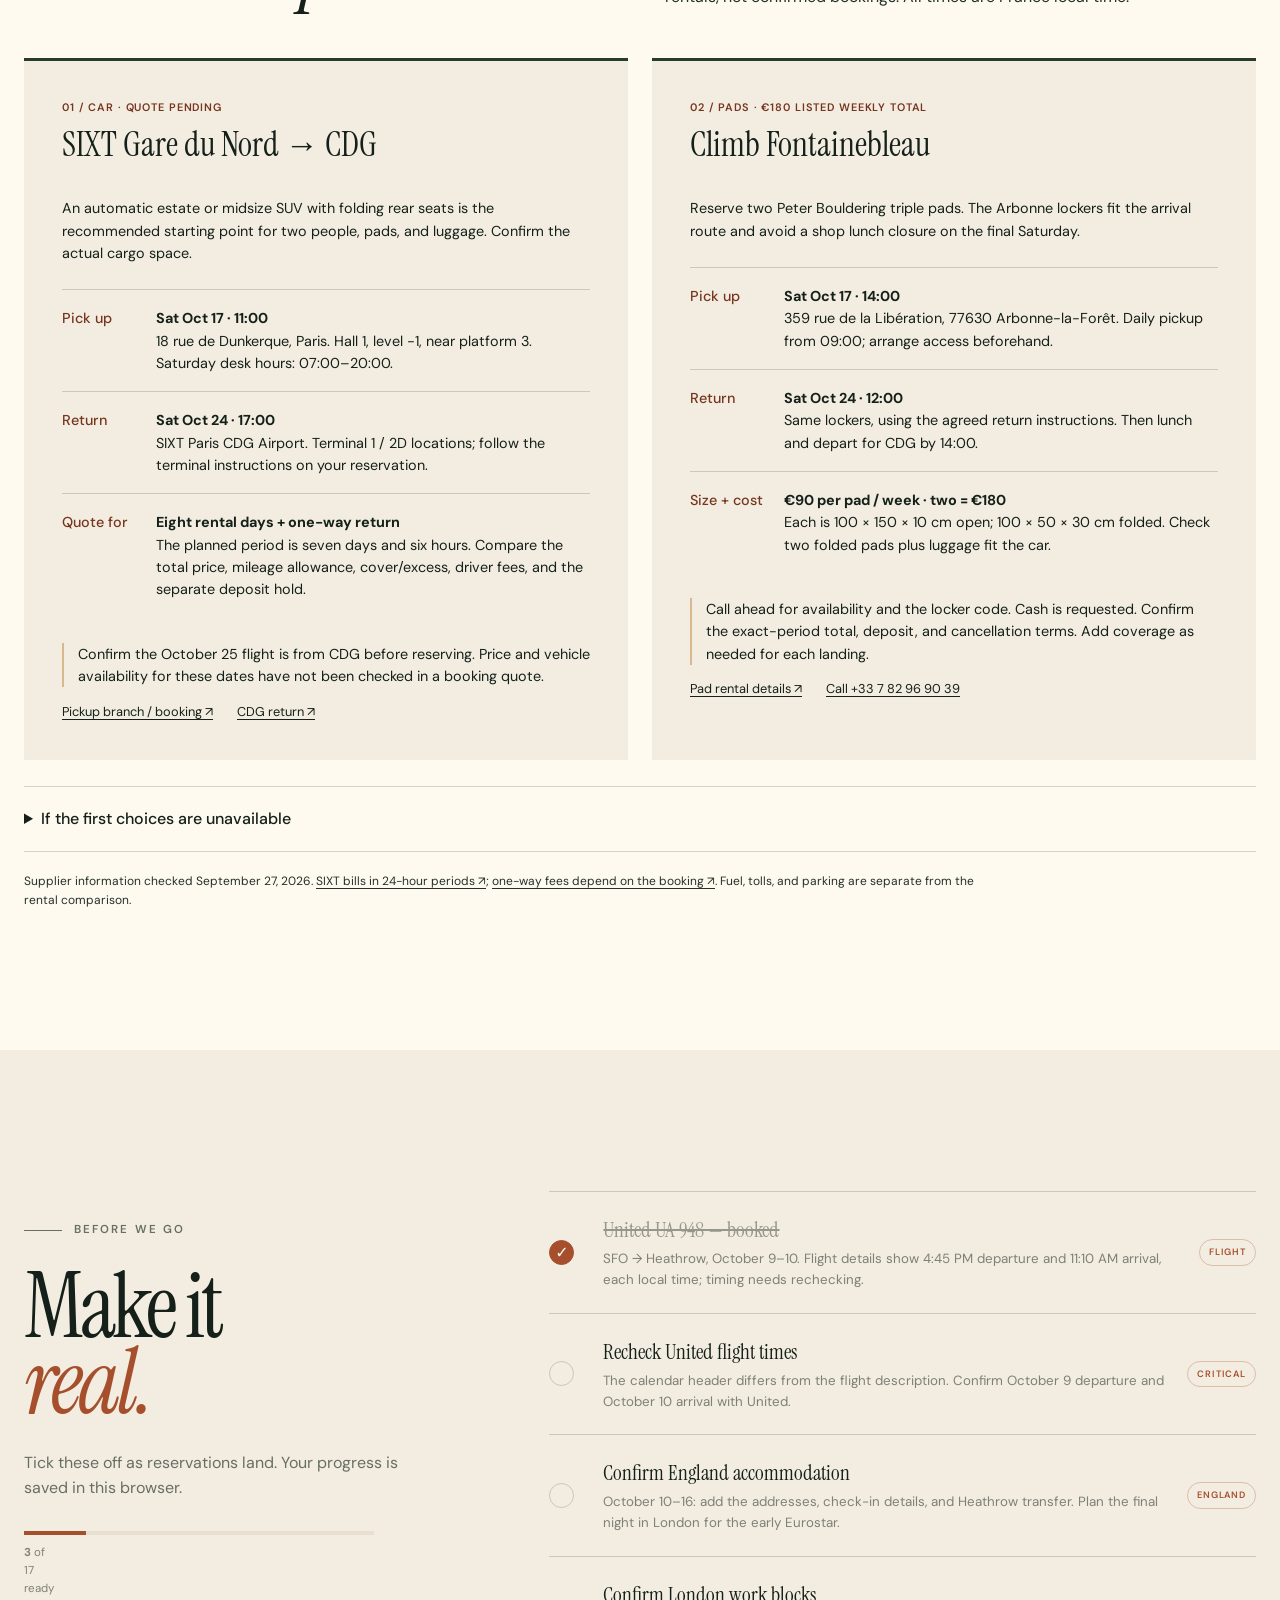
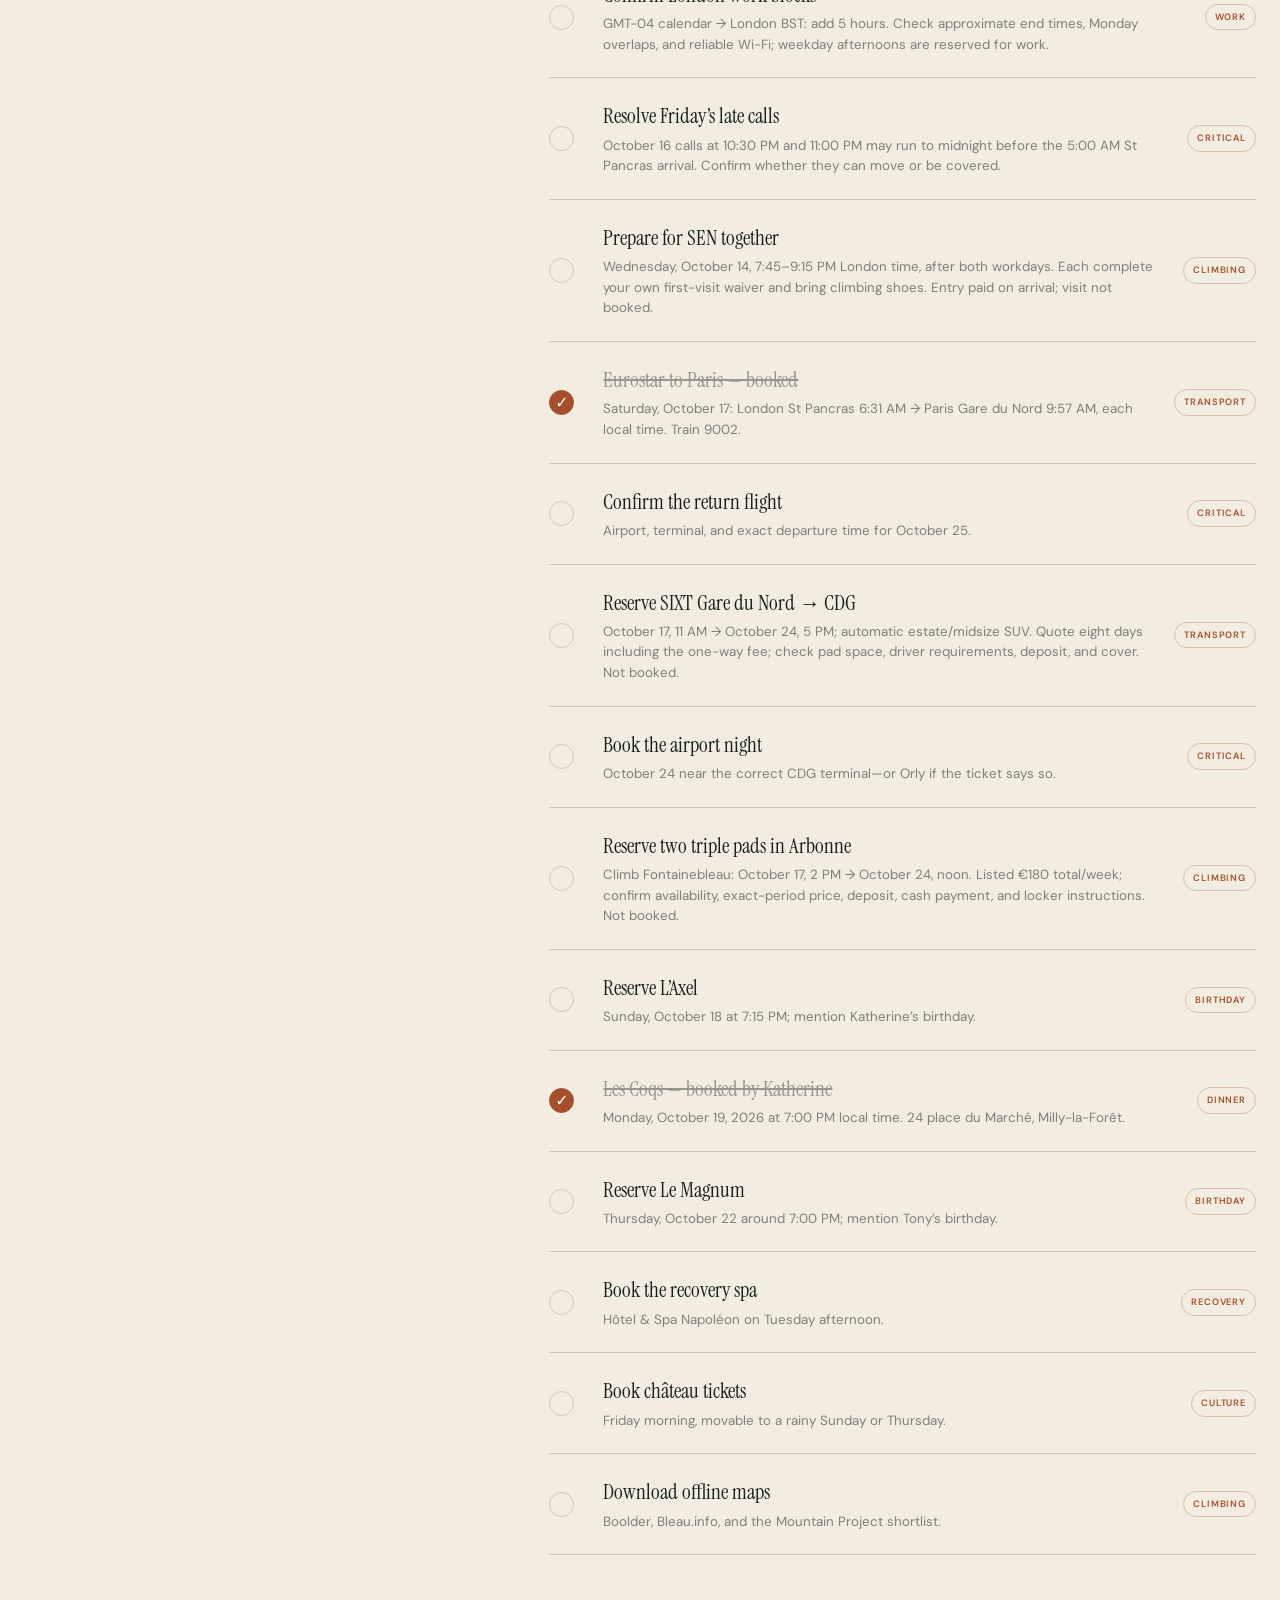
==== commit 2fb60c37: "Track personal climbing picks separately from Codex suggestions" ====
--- a/font-trip/index.html
+++ b/font-trip/index.html
@@ -11,7 +11,7 @@
   <link rel="preconnect" href="https://fonts.gstatic.com" crossorigin>
   <link href="https://fonts.googleapis.com/css2?family=DM+Sans:wght@400;500;600&amp;family=Instrument+Serif:ital@0;1&amp;display=swap" rel="stylesheet">
   <link rel="preload" as="image" href="assets/fontainebleau-hero.webp" type="image/webp">
-  <link rel="stylesheet" href="styles.css?v=20260927-rentals">
+  <link rel="stylesheet" href="styles.css?v=20260927-picks">
 </head>
 <body>
   <div class="grain" aria-hidden="true"></div>
@@ -169,11 +169,11 @@
       <div class="section-shell">
         <div class="climb-heading reveal">
           <div>
-            <p class="eyebrow">Mountain Project shortlist</p>
+            <p class="eyebrow">Your picks + Codex suggestions</p>
             <h2 id="climbsTitle">Choose your<br><em>line.</em></h2>
           </div>
           <div class="climb-heading-copy">
-            <p>Start below your normal gym limit. Font grades hide polish, mantles, balance, and consequence. Pick three must-tries—not twelve.</p>
+            <p><strong>Your pick</strong> means a climb you explicitly asked to try. <strong>Codex suggestion</strong> marks a climb I added to the plan. Your picks appear first; use the filter below to see just those.</p>
             <a href="https://www.mountainproject.com/area/106008886/fontainebleau" target="_blank" rel="noreferrer">Open Fontainebleau on Mountain Project ↗</a>
           </div>
         </div>
@@ -196,7 +196,12 @@
             </select>
           </label>
         </div>
-        <div class="route-meta reveal"><span id="routeCount">0 problems</span><span>Font grade + V grade</span></div>
+        <div class="origin-filters reveal" id="originFilters" role="group" aria-label="Filter by who chose the climb">
+          <button class="filter active" type="button" data-origin="all" aria-pressed="true">All picks</button>
+          <button class="filter" type="button" data-origin="user" aria-pressed="false">Your picks</button>
+          <button class="filter" type="button" data-origin="codex" aria-pressed="false">Codex suggestions</button>
+        </div>
+        <div class="route-meta reveal"><span id="routeCount">0 problems</span><span>Font + V grades · ≈ approximate</span></div>
         <div class="route-grid" id="routeGrid" aria-live="polite"></div>
       </div>
     </section>
@@ -348,6 +353,6 @@
     </div>
   </footer>
 
-  <script src="app.js?v=20260927-rentals"></script>
+  <script src="app.js?v=20260927-picks"></script>
 </body>
 </html>
--- a/font-trip/styles.css
+++ b/font-trip/styles.css
@@ -416,6 +416,7 @@
 }
 .filter:hover { color: var(--ink); }
 .filter.active { color: var(--cream); background: var(--ink); border-color: var(--ink); }
+.origin-filters { display: flex; flex-wrap: wrap; gap: 5px; margin-top: 18px; }
 .lane-select select { min-width: 180px; padding: 9px 32px 9px 13px; color: var(--ink); background: var(--paper); border: 1px solid var(--line); border-radius: 99px; font-size: .72rem; font-weight: 600; }
 .route-meta { padding: 26px 0 17px; display: flex; justify-content: space-between; color: rgba(20, 32, 25, .52); font-size: .66rem; font-weight: 600; letter-spacing: .1em; text-transform: uppercase; }
 .route-grid { display: grid; grid-template-columns: repeat(3, 1fr); gap: 1px; background: var(--line); border: 1px solid var(--line); }
@@ -423,6 +424,10 @@
 .route-card:hover { color: var(--cream); background: var(--forest); }
 .route-card:hover .route-area, .route-card:hover .route-stats, .route-card:hover .route-lane { color: rgba(255,255,255,.62); }
 .route-card:hover .route-lane { border-color: rgba(255,255,255,.22); }
+.route-user { box-shadow: inset 3px 0 var(--rust); }
+.route-origin { align-self: flex-start; margin-bottom: 18px; color: var(--ink-soft); font-size: .61rem; font-weight: 600; letter-spacing: .06em; text-transform: uppercase; }
+.route-origin.user-pick { padding: 4px 8px; color: var(--rust-dark); background: var(--sand-light); border-radius: 4px; }
+.route-card:hover .route-origin:not(.user-pick) { color: var(--cream); }
 .route-top { display: flex; align-items: flex-start; justify-content: space-between; gap: 18px; }
 .route-area { margin-bottom: 12px; color: var(--rust); font-size: .62rem; font-weight: 600; letter-spacing: .13em; text-transform: uppercase; transition: color .3s; }
 .route-card h3 { max-width: 82%; margin: 0; font-family: var(--serif); font-size: 1.65rem; font-weight: 400; line-height: 1.03; }
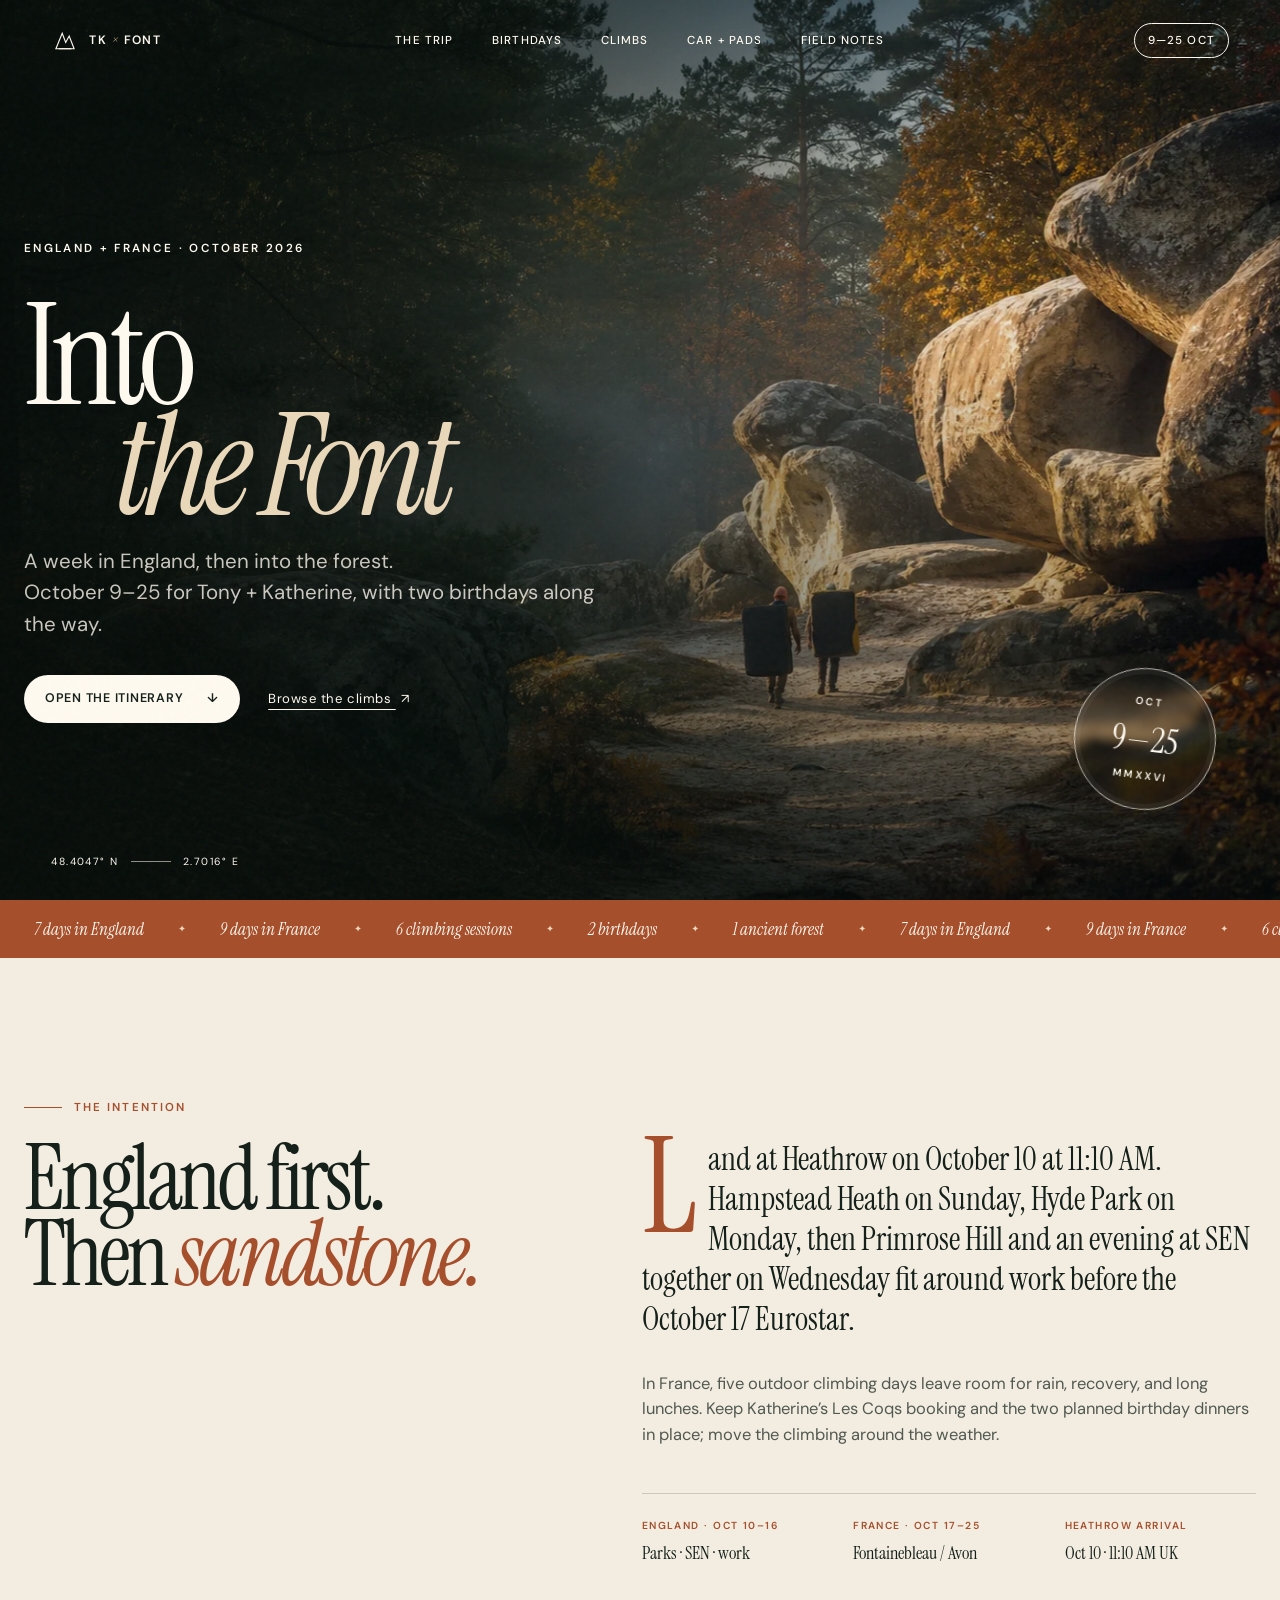
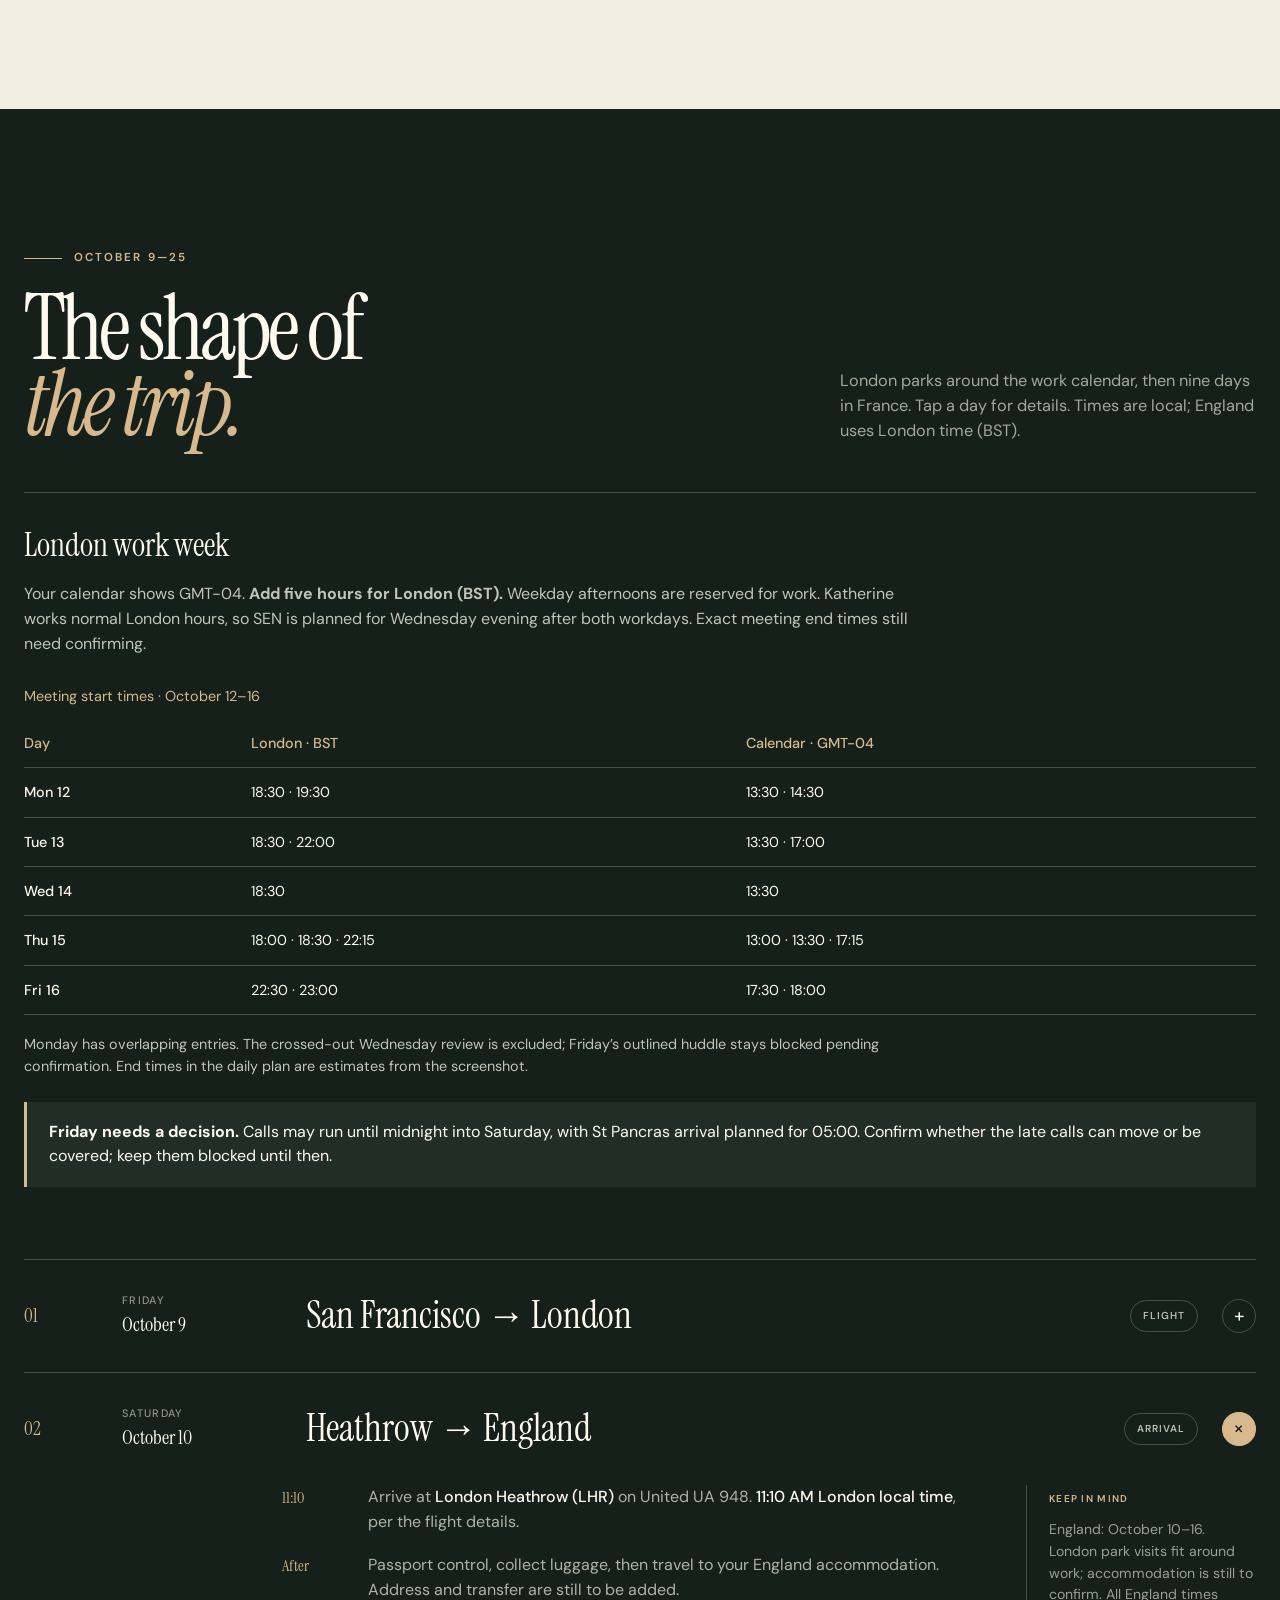
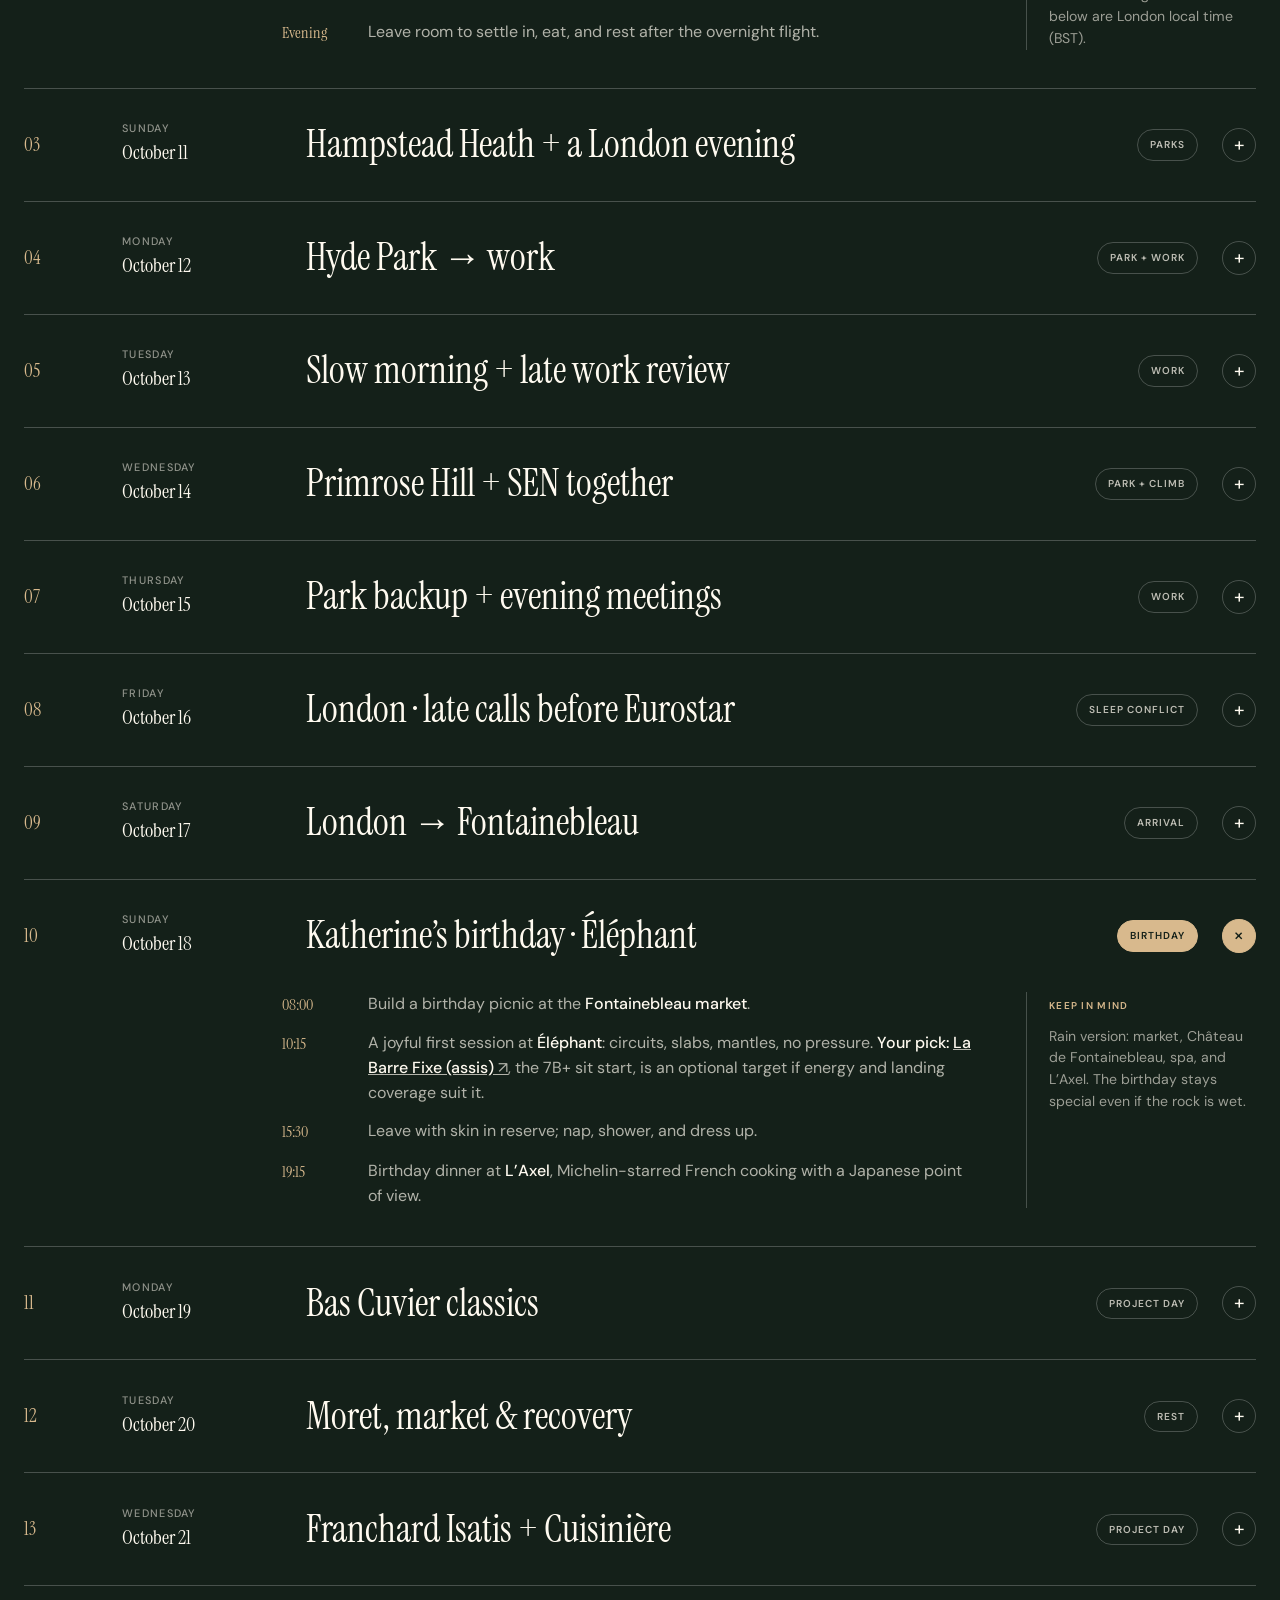
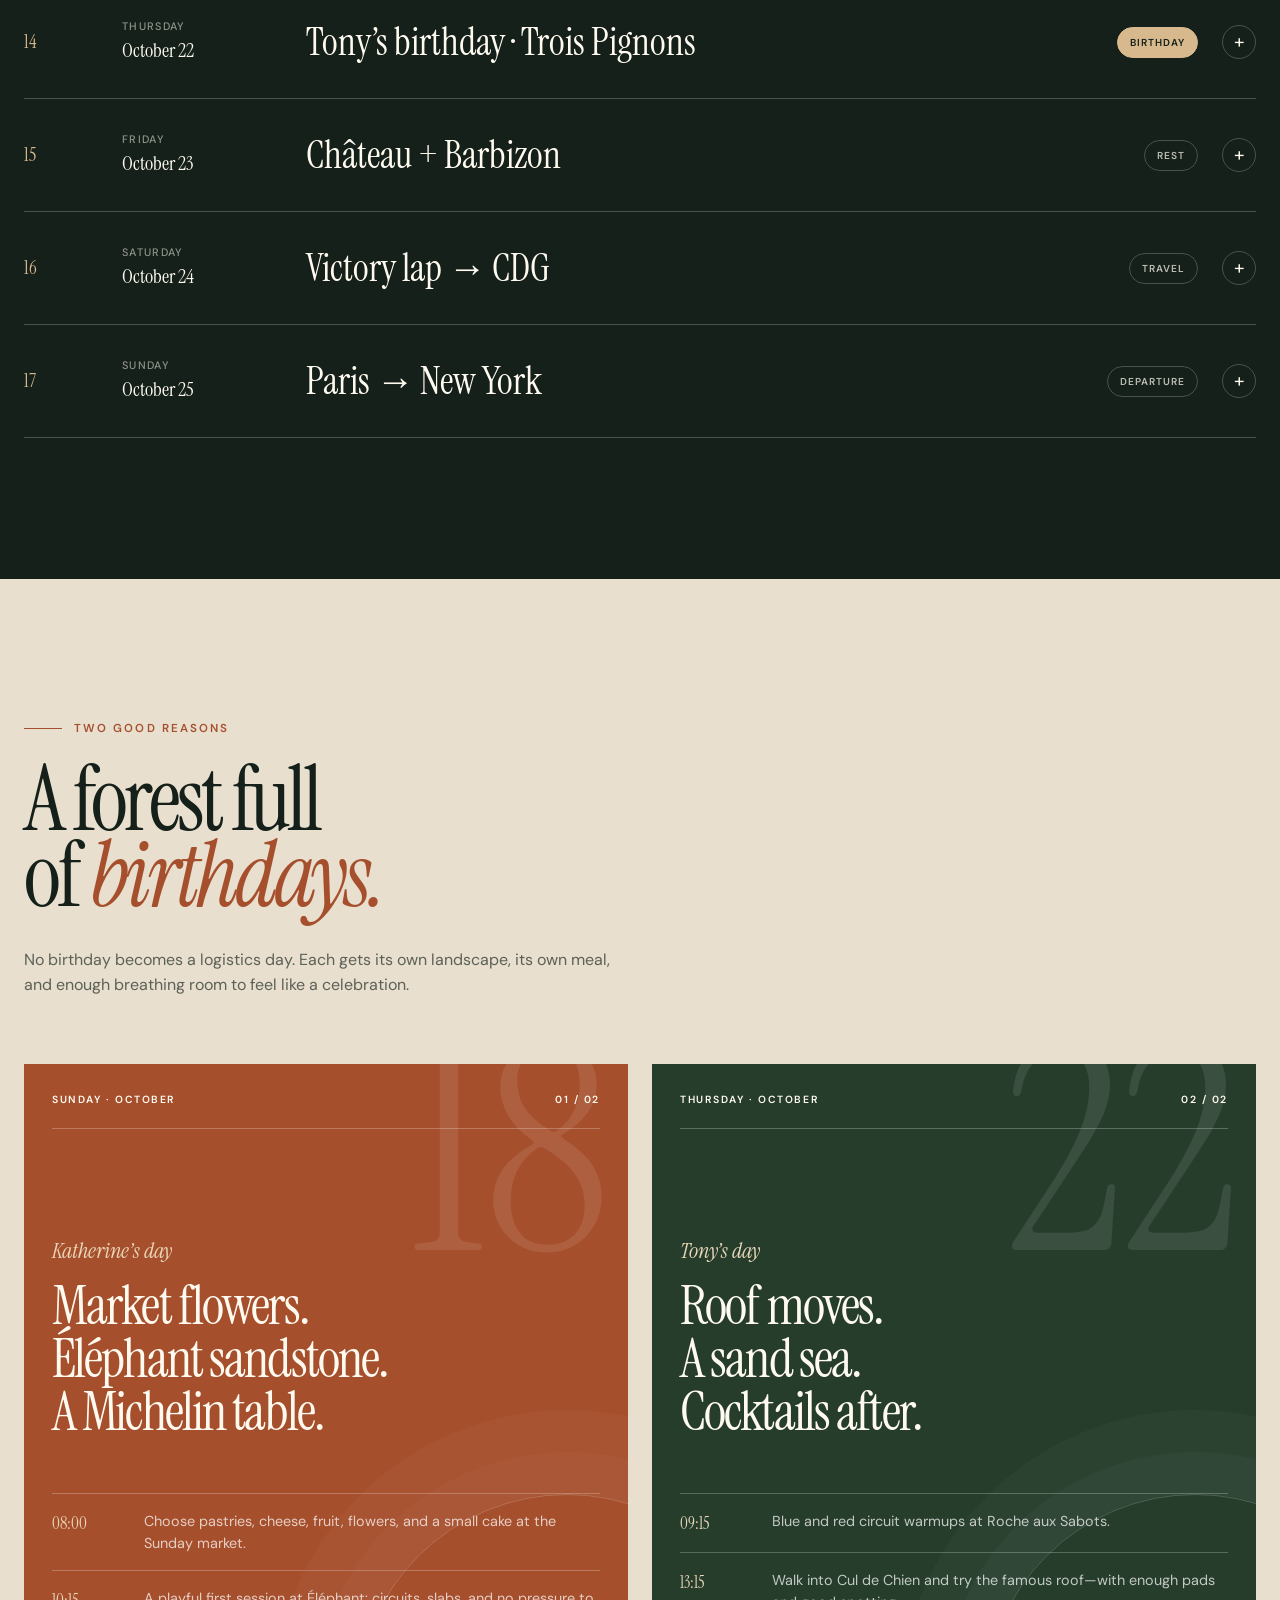
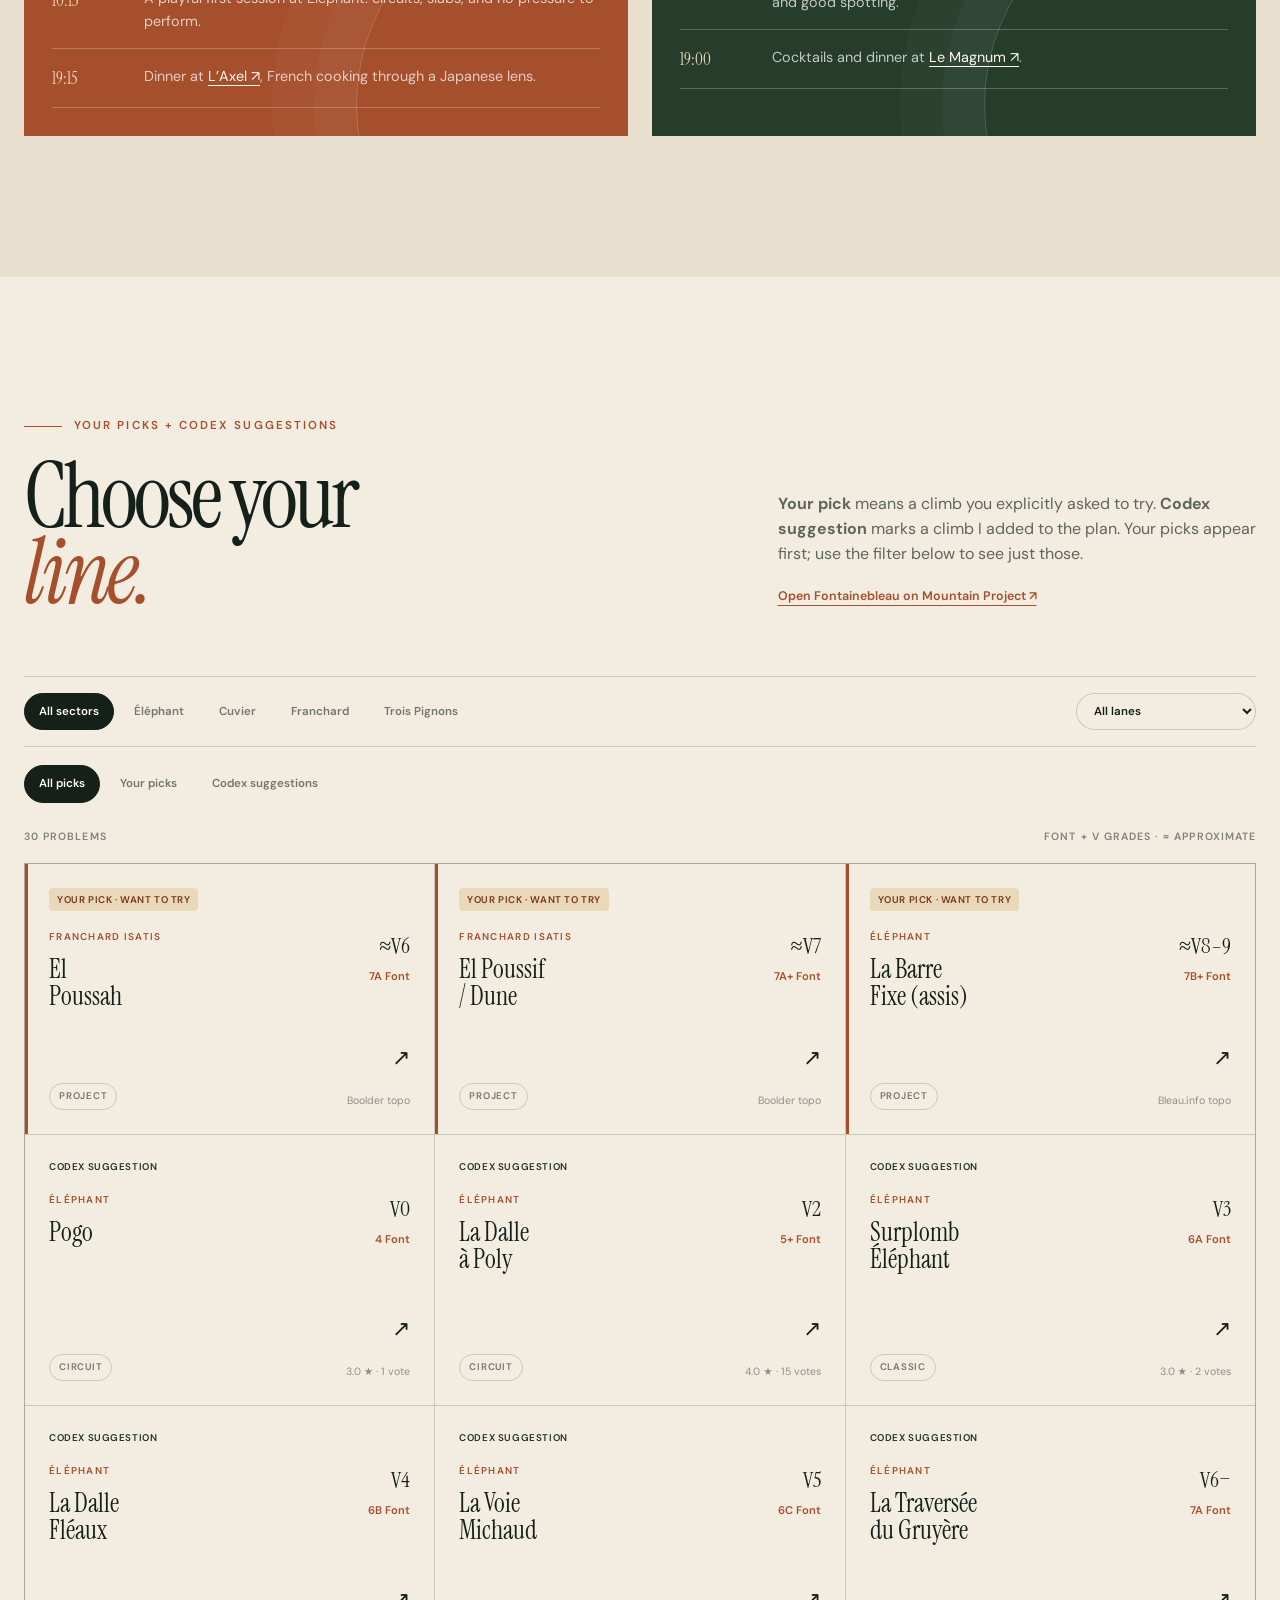
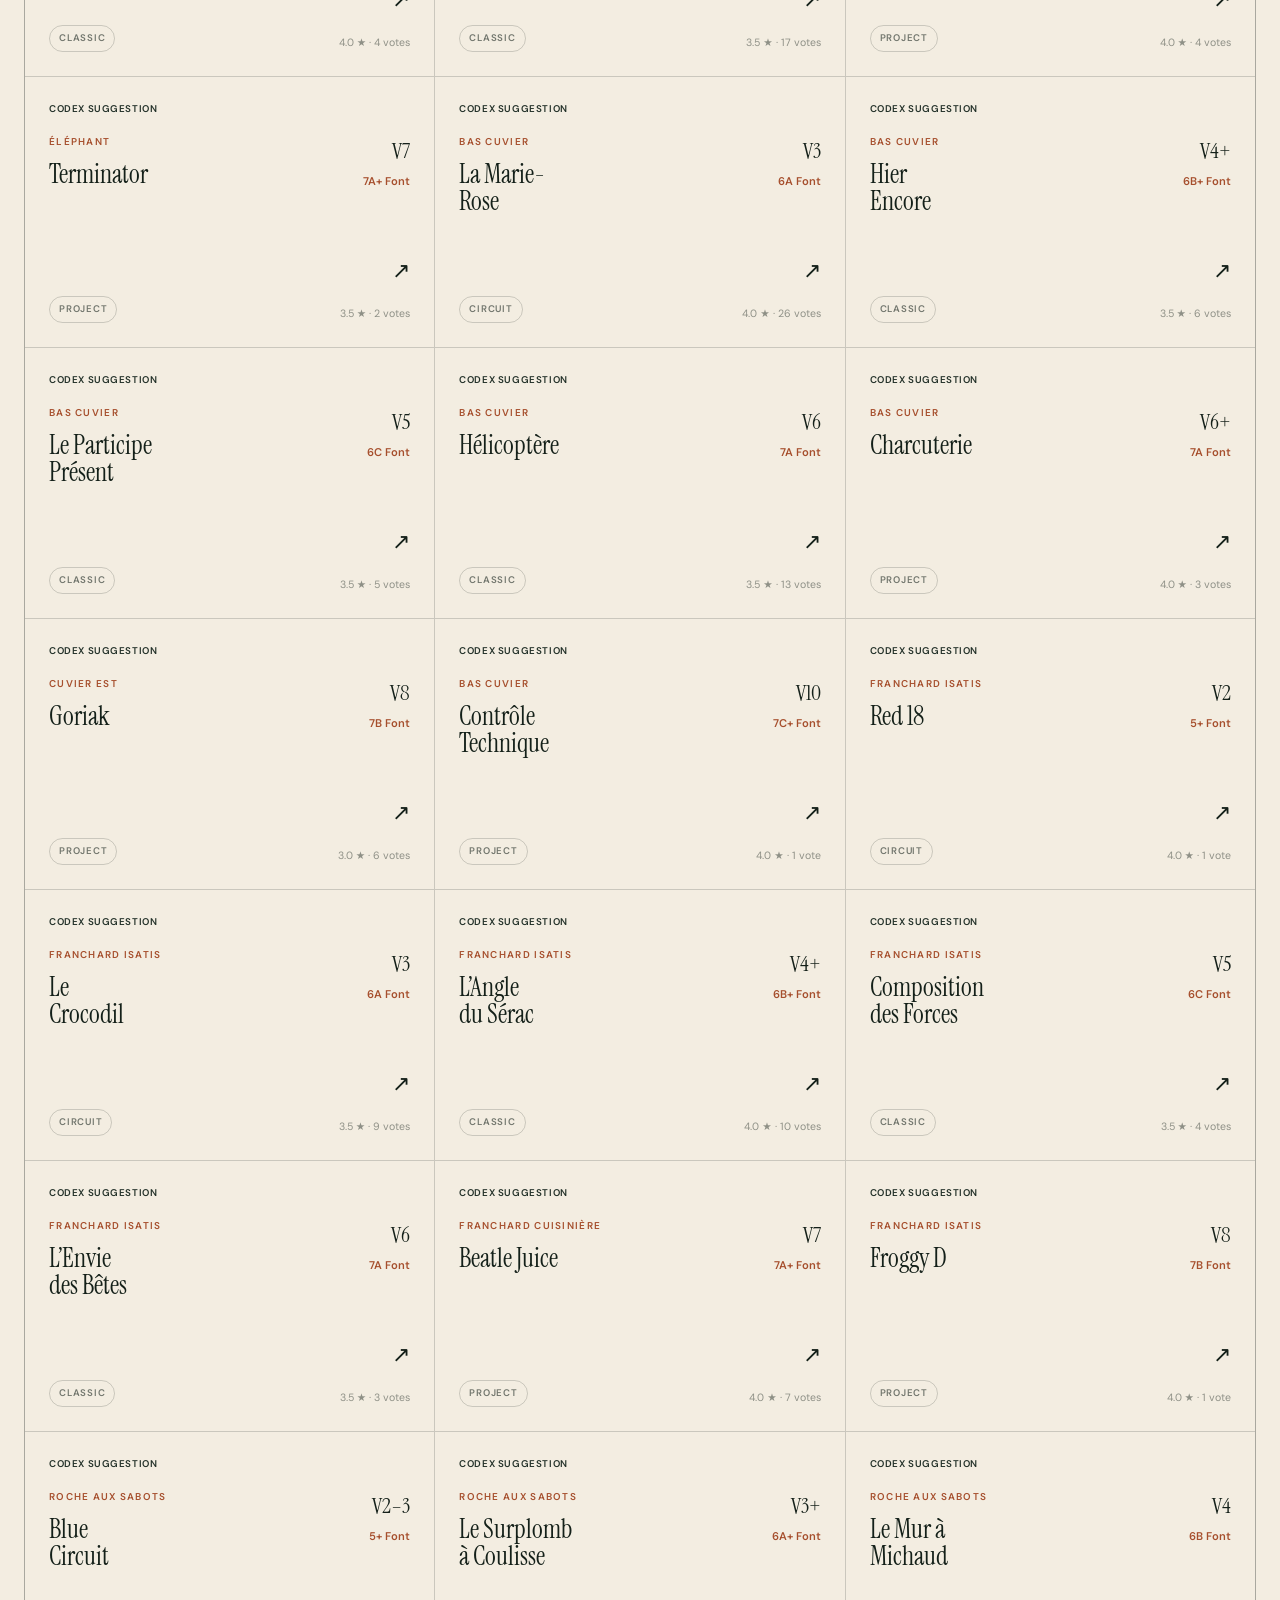
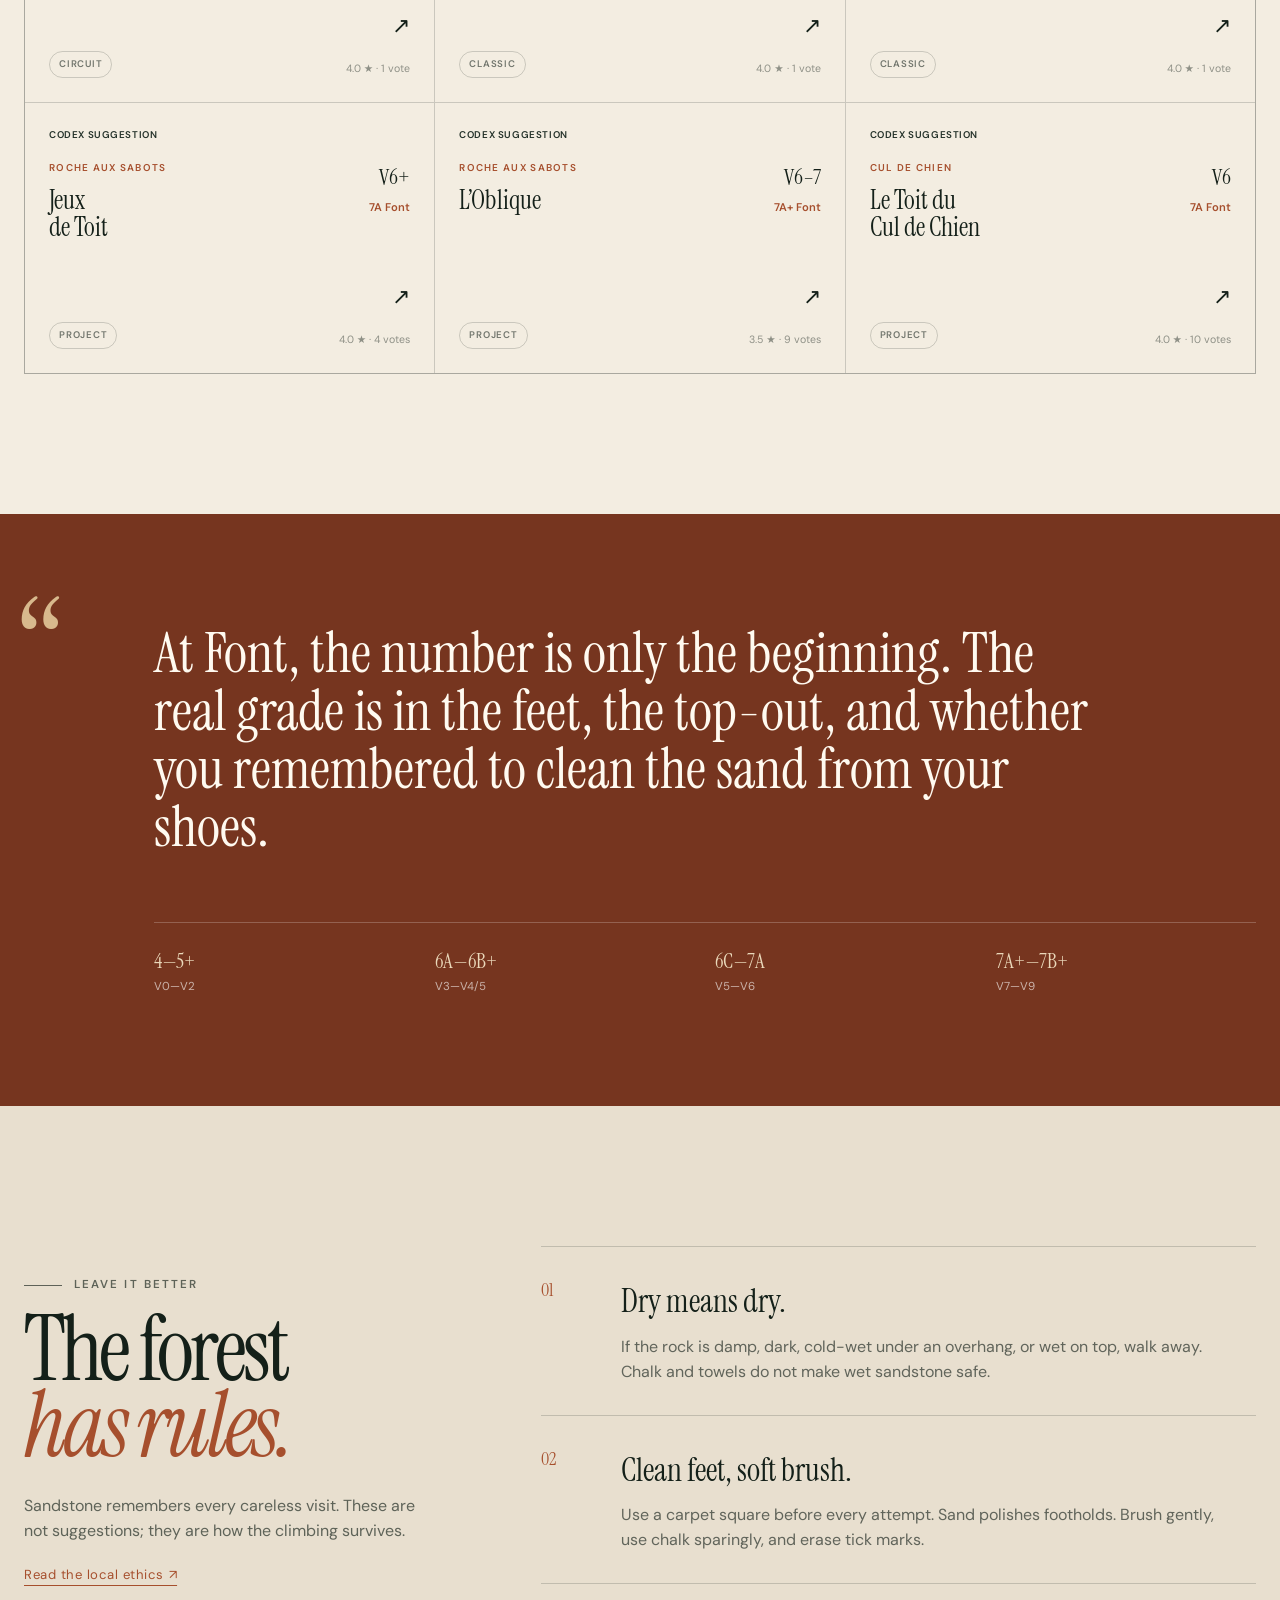
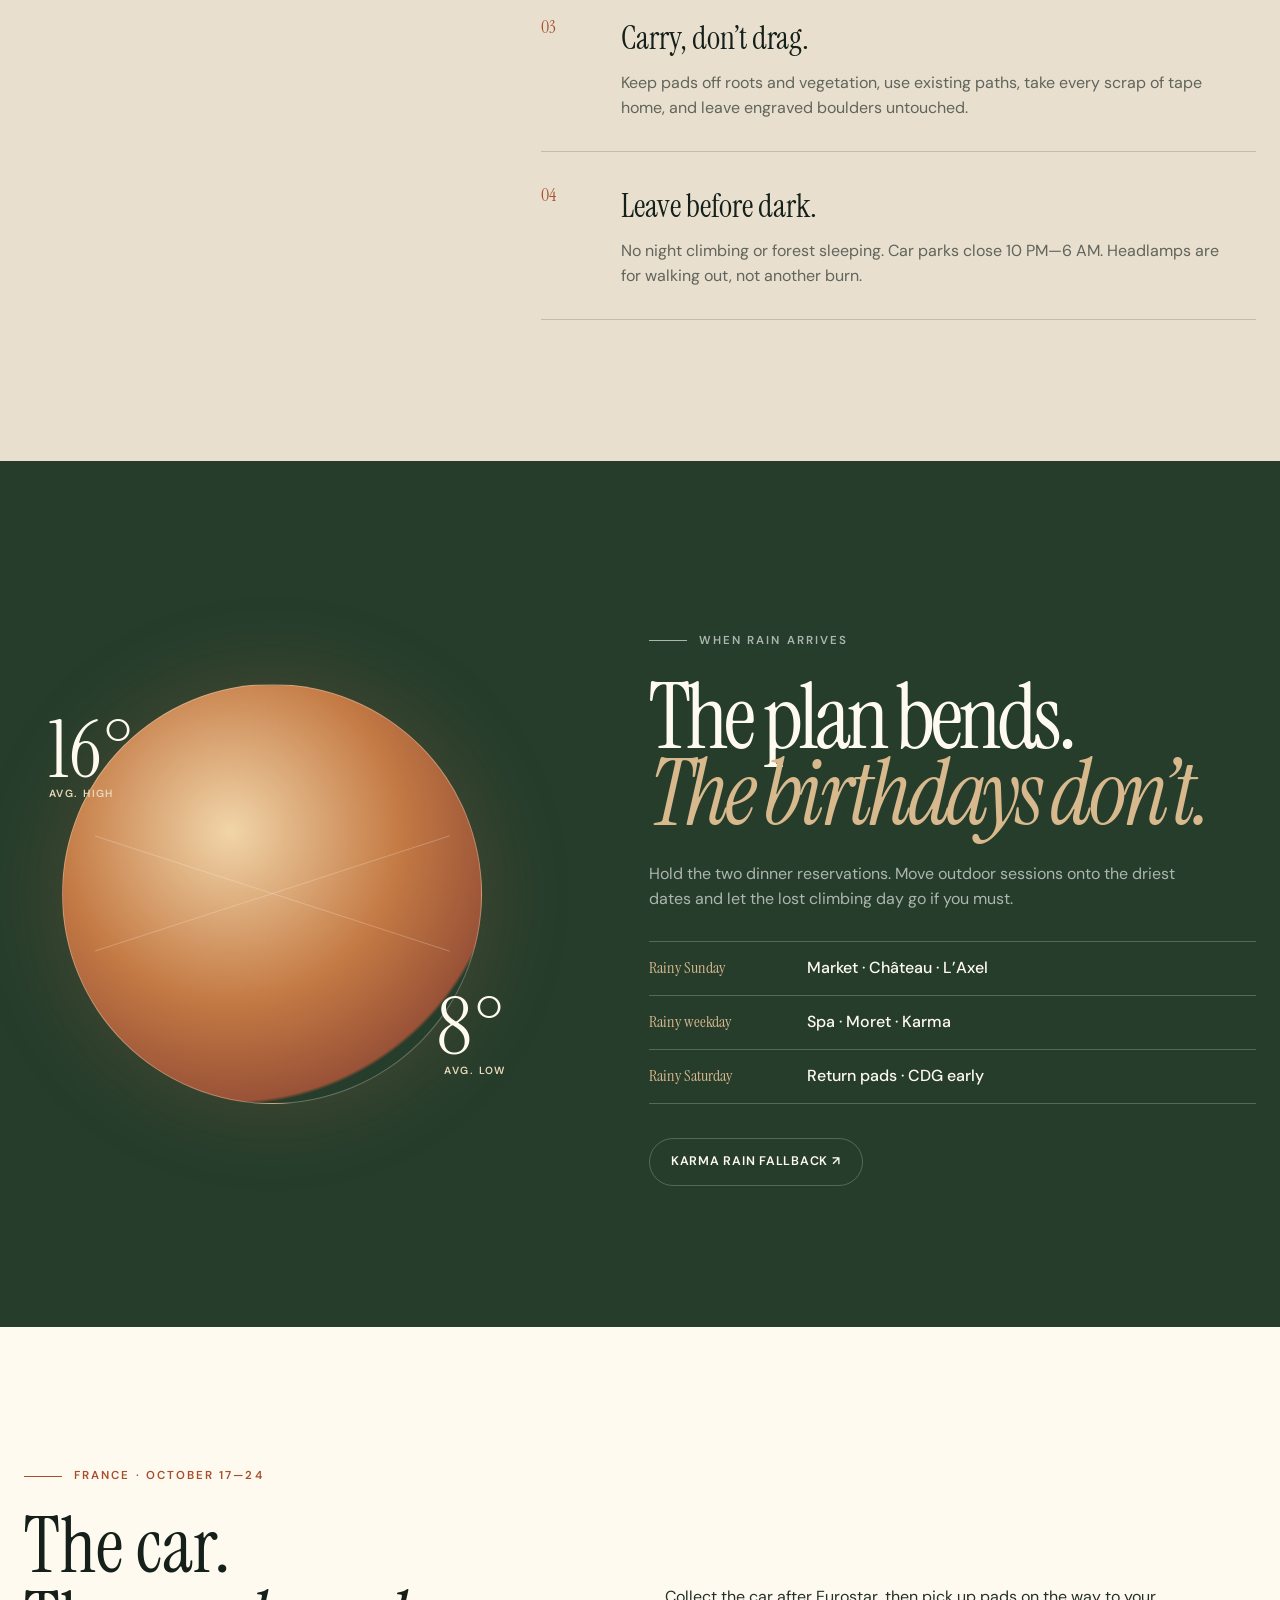
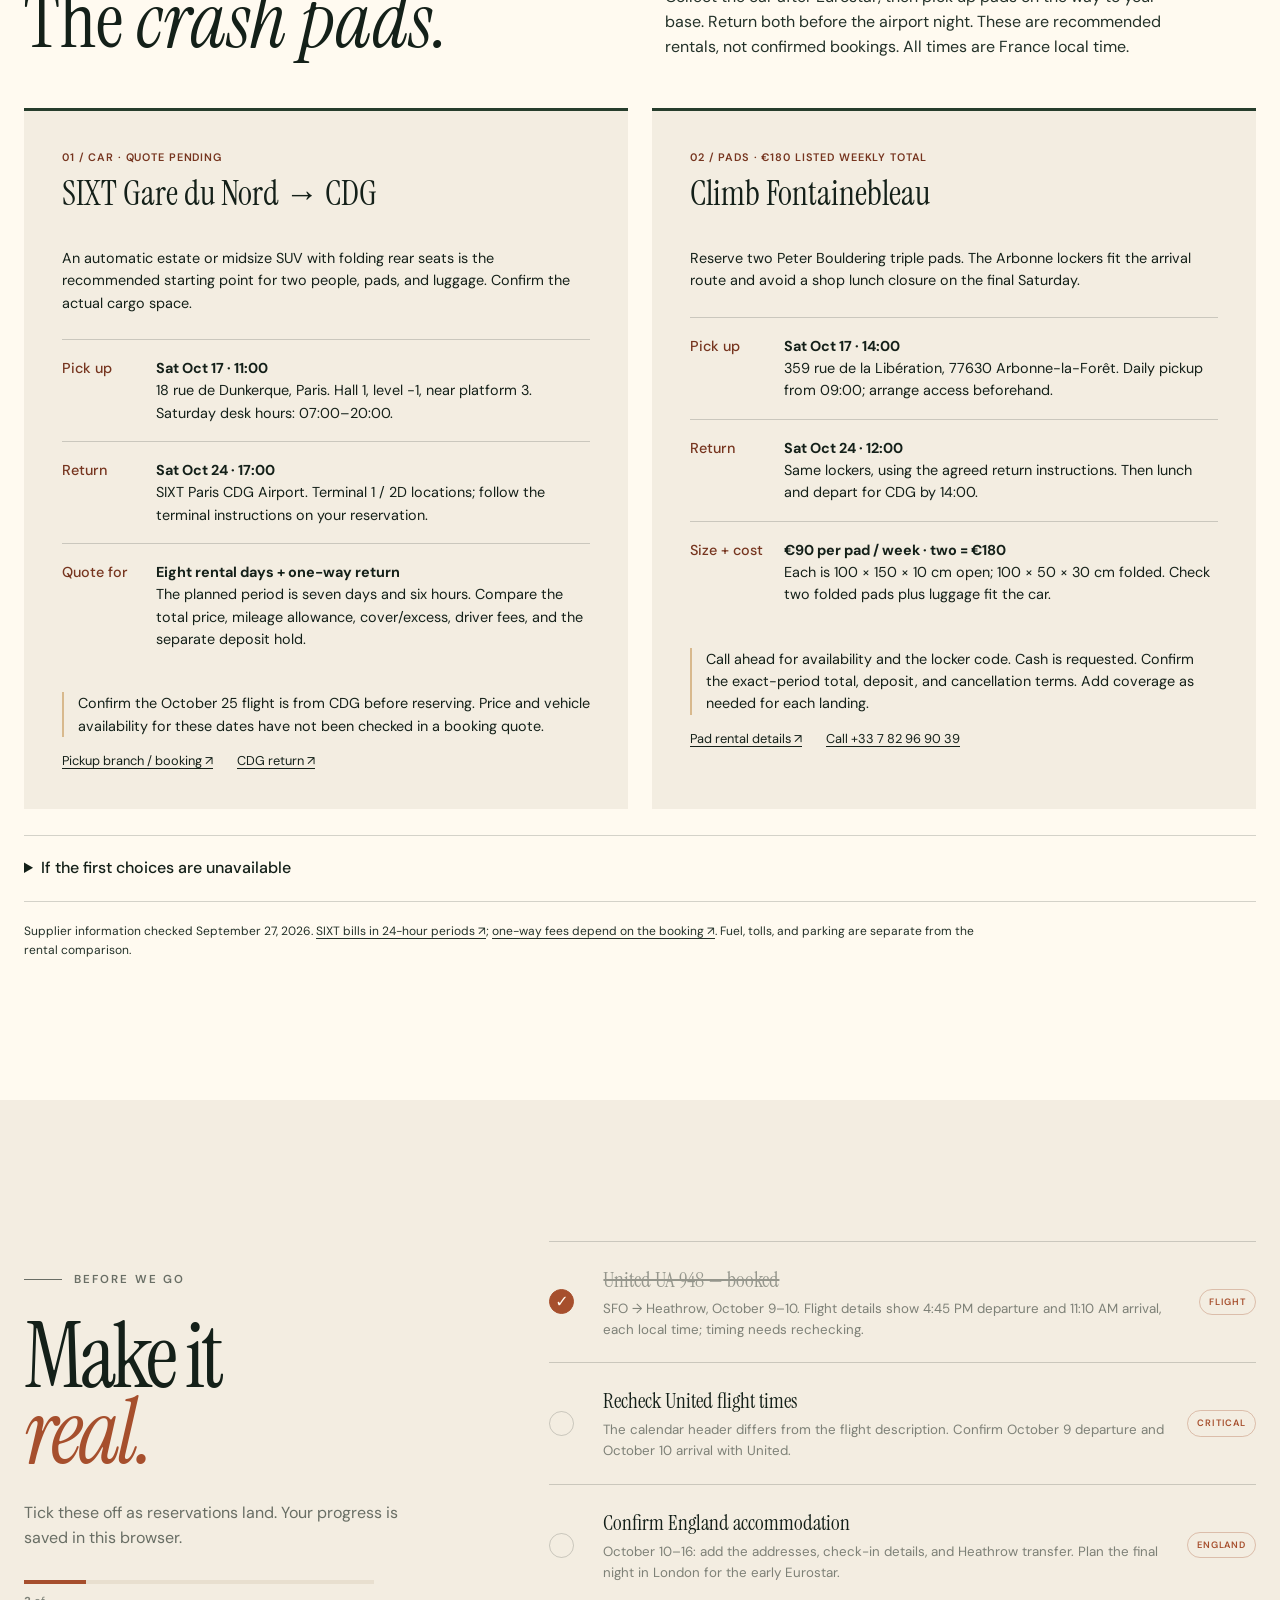
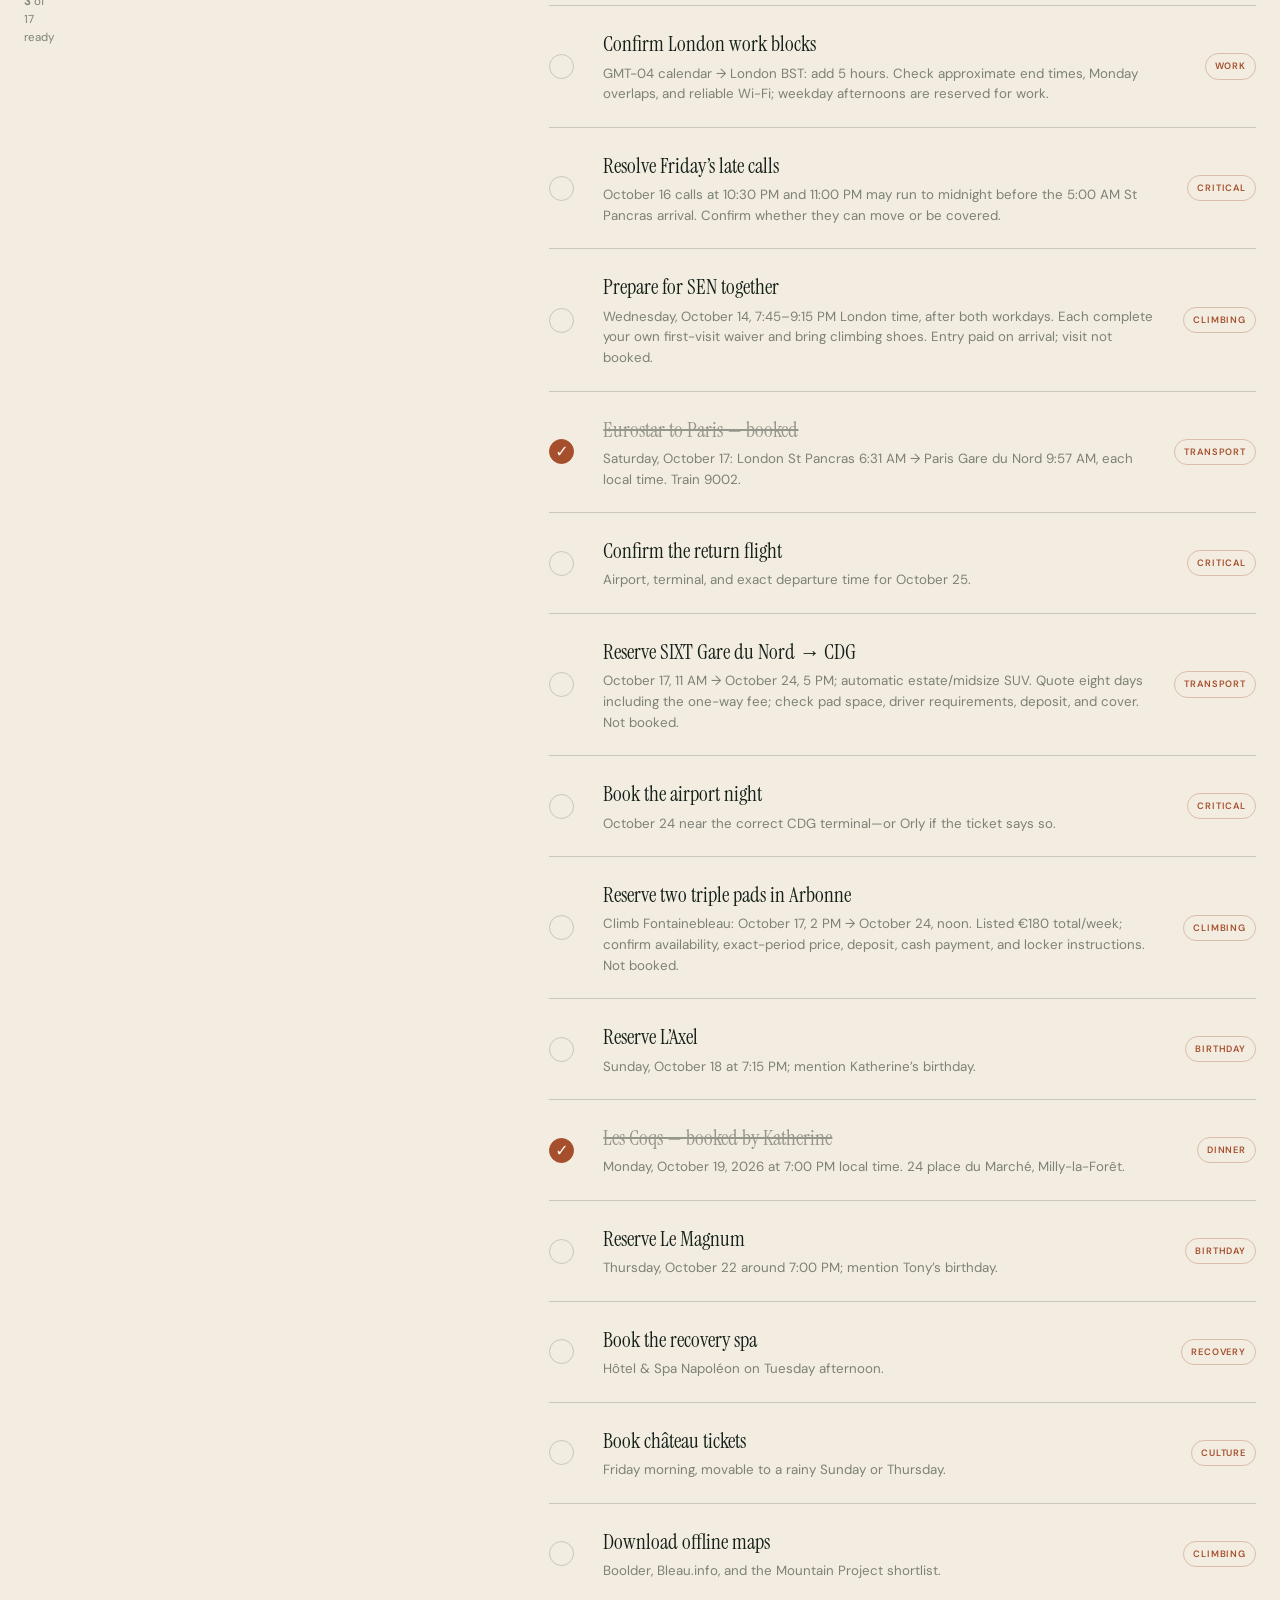
==== commit 4b5b9c34: "Add La Barre Fixe sit start to personal climbing picks" ====
--- a/font-trip/index.html
+++ b/font-trip/index.html
@@ -353,6 +353,6 @@
     </div>
   </footer>
 
-  <script src="app.js?v=20260927-picks"></script>
+  <script src="app.js?v=20260927-picks-v2"></script>
 </body>
 </html>
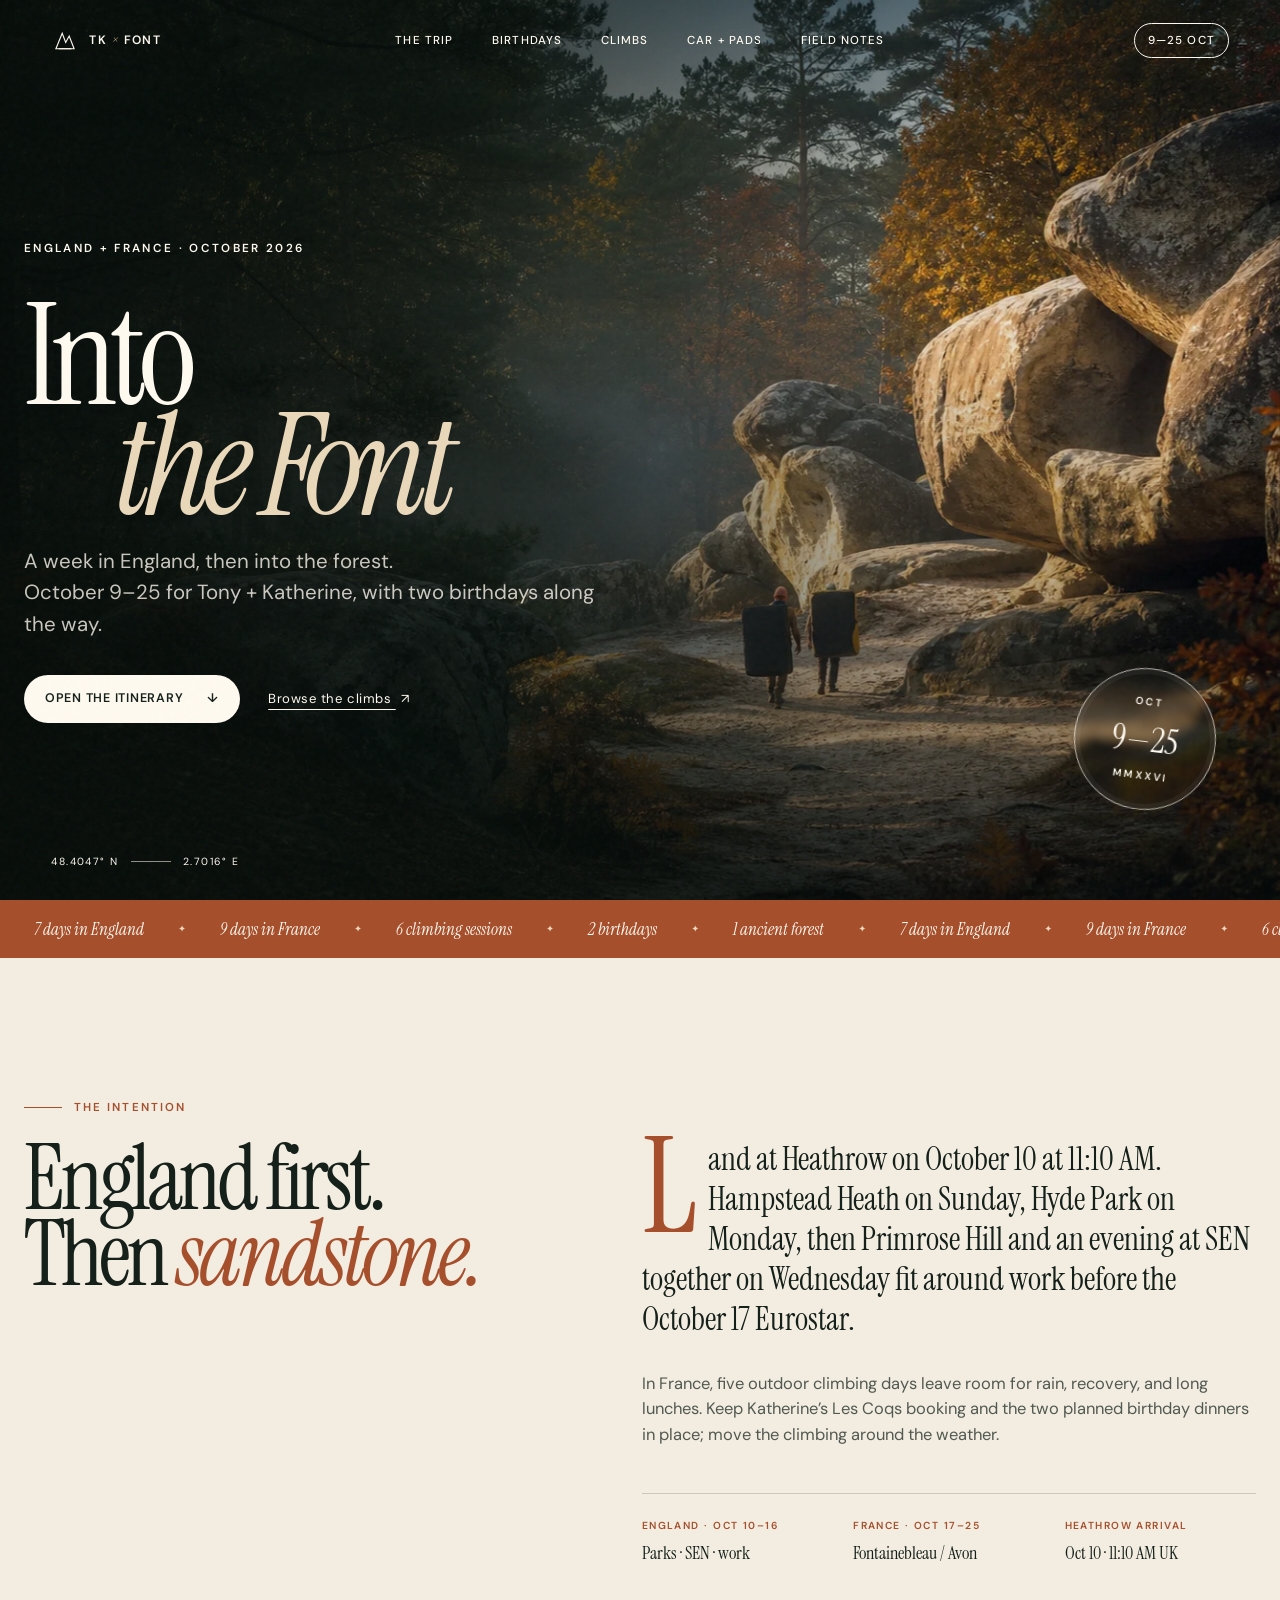
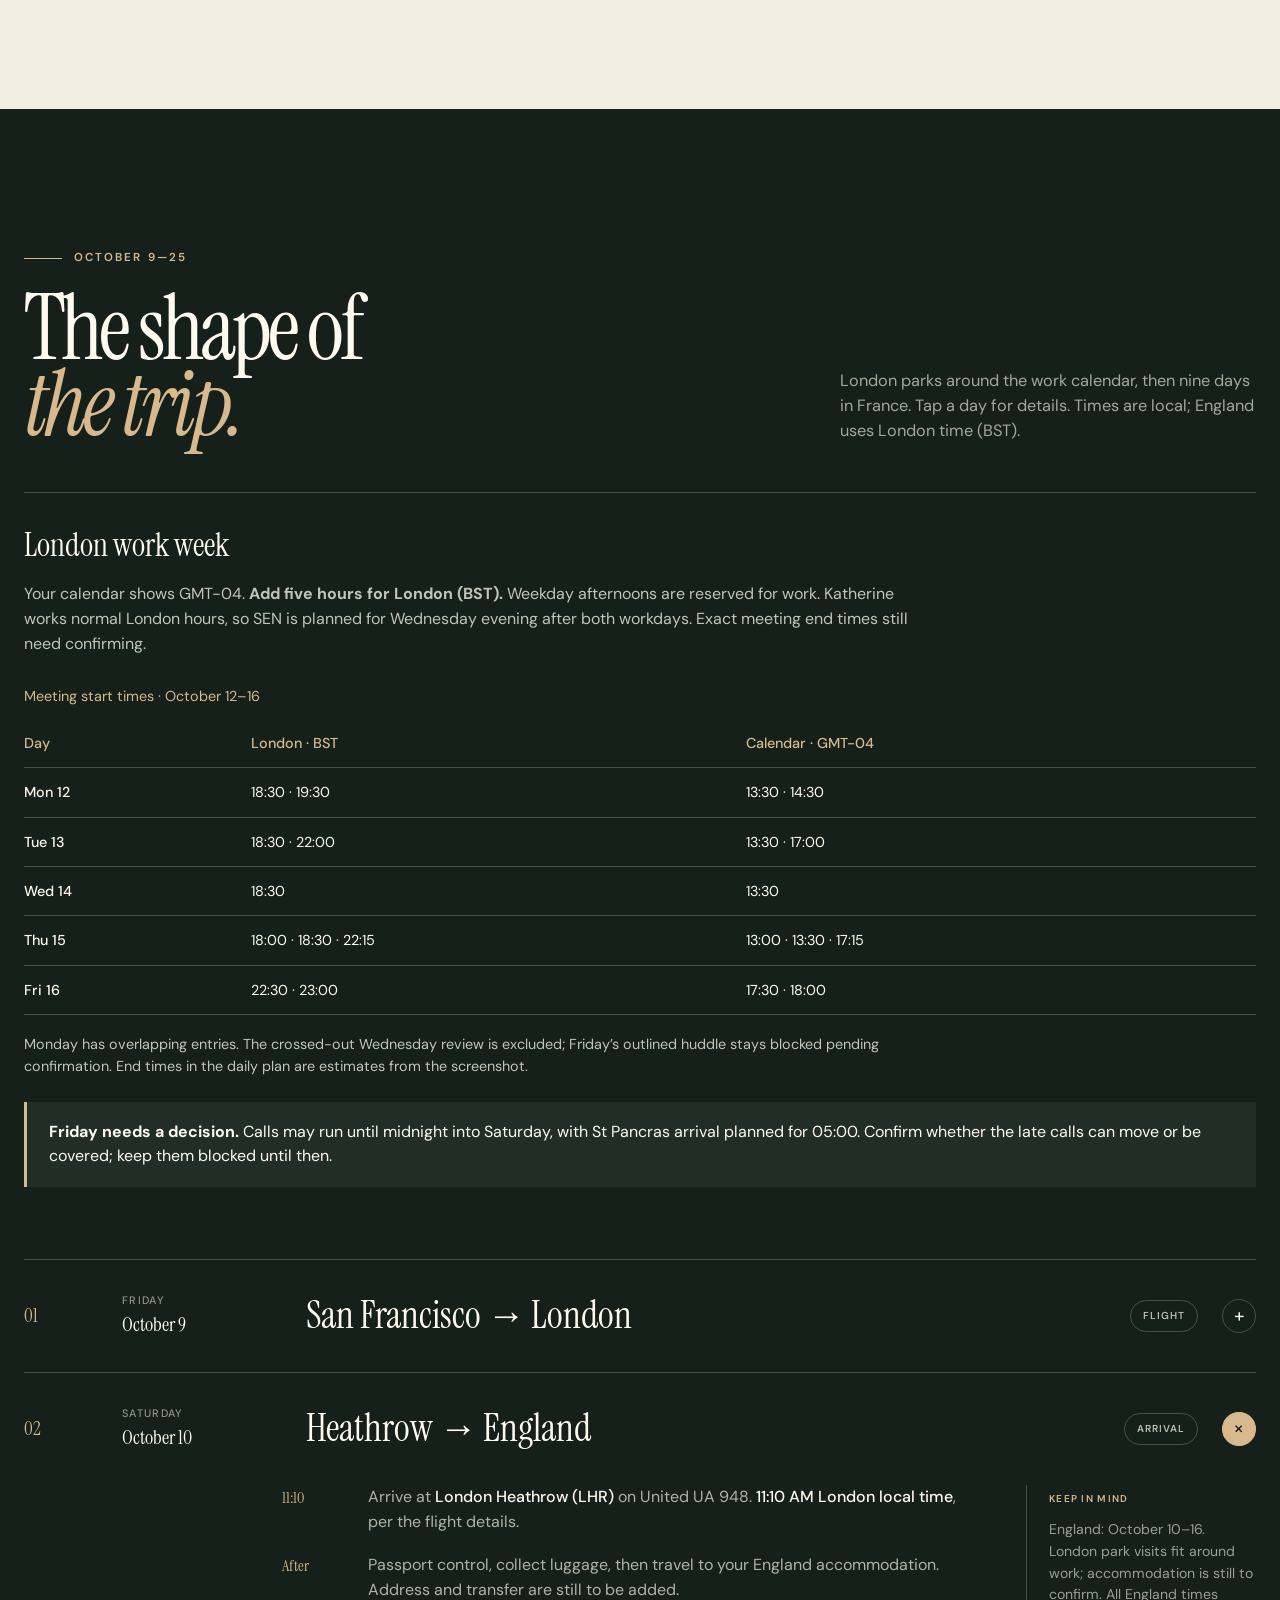
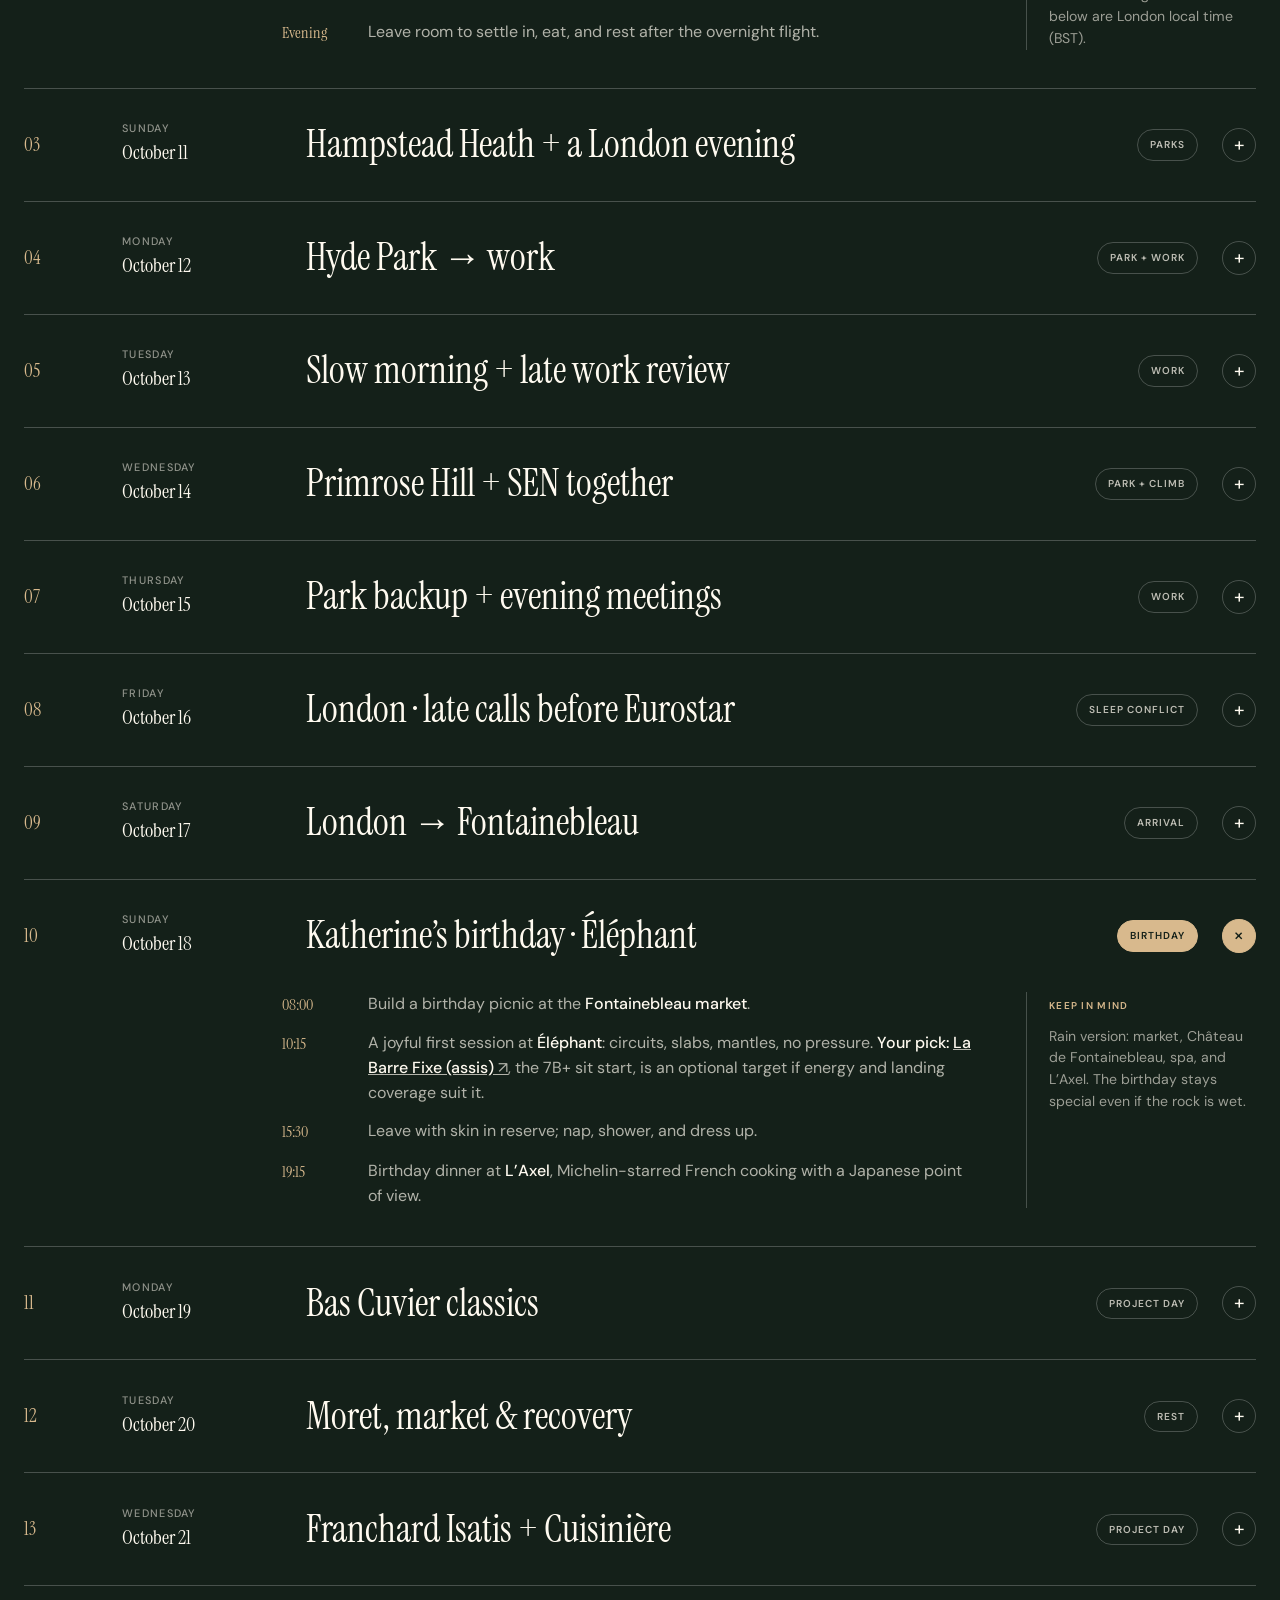
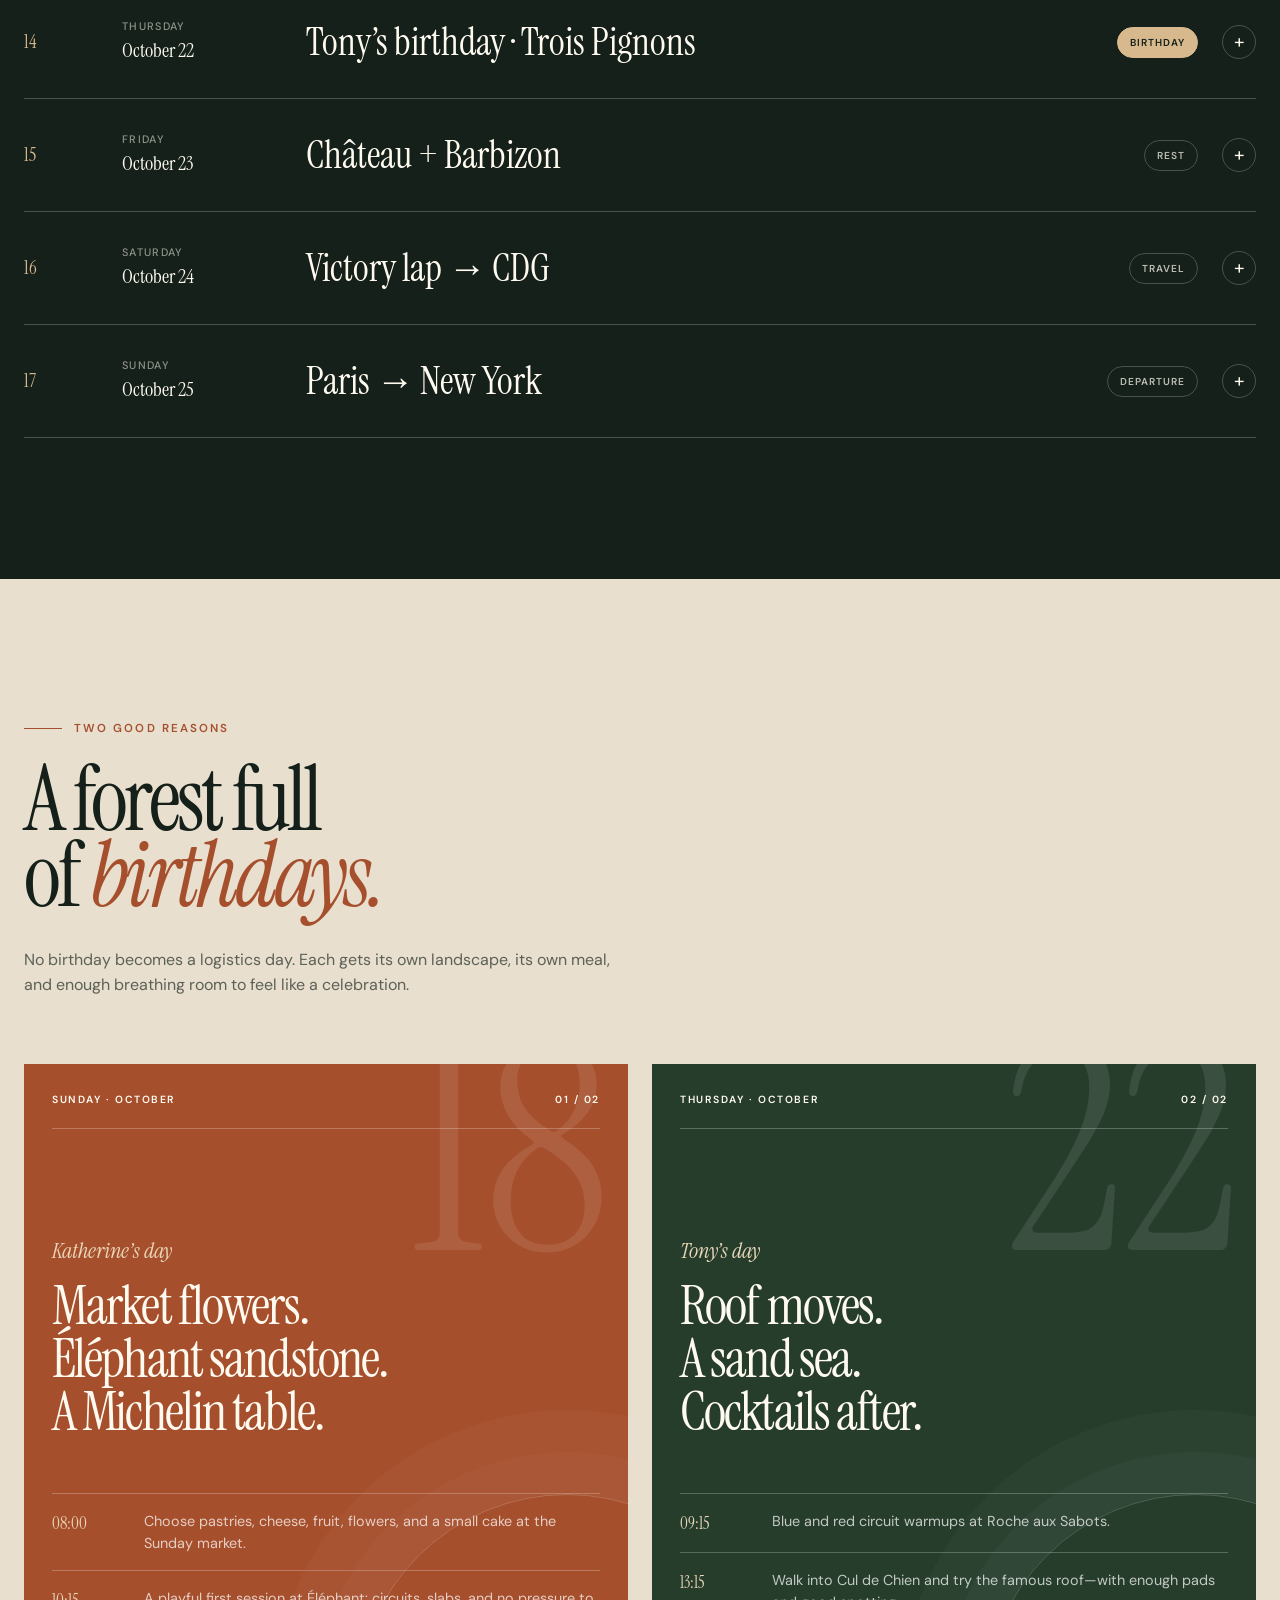
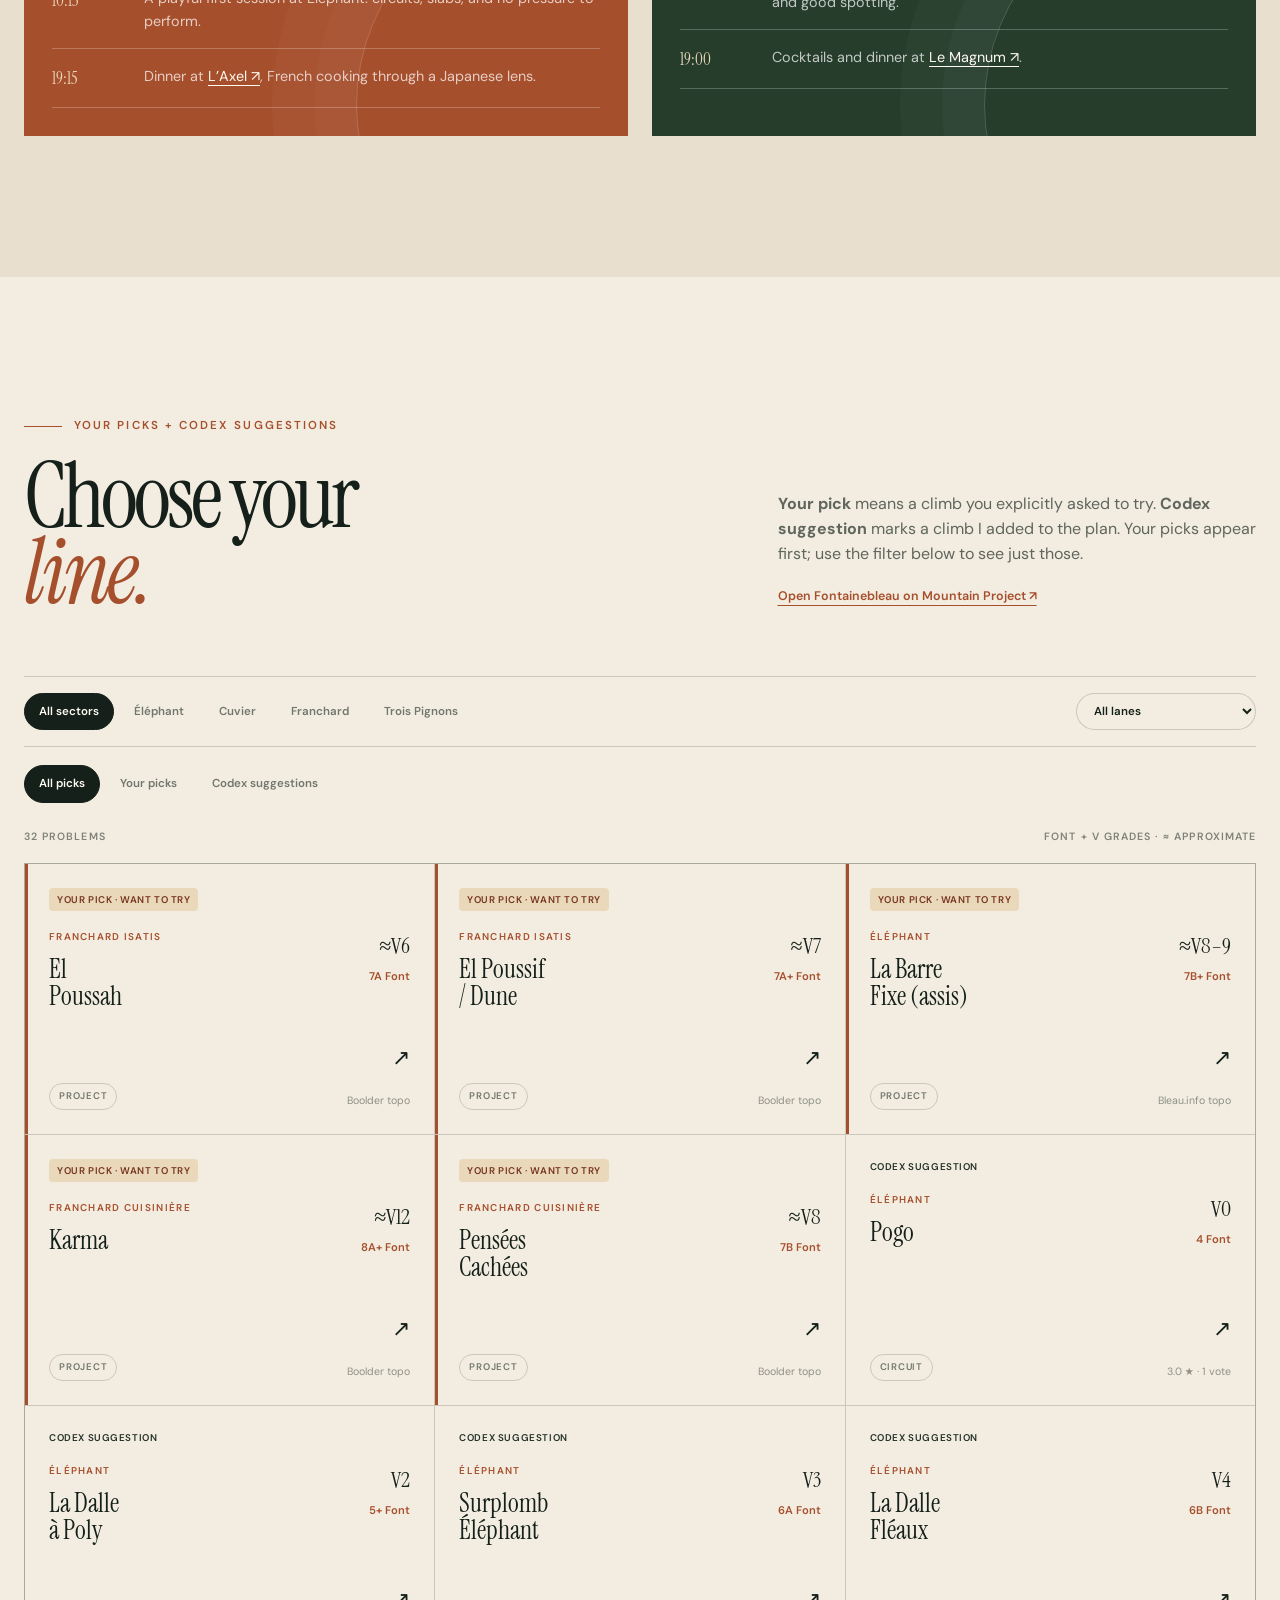
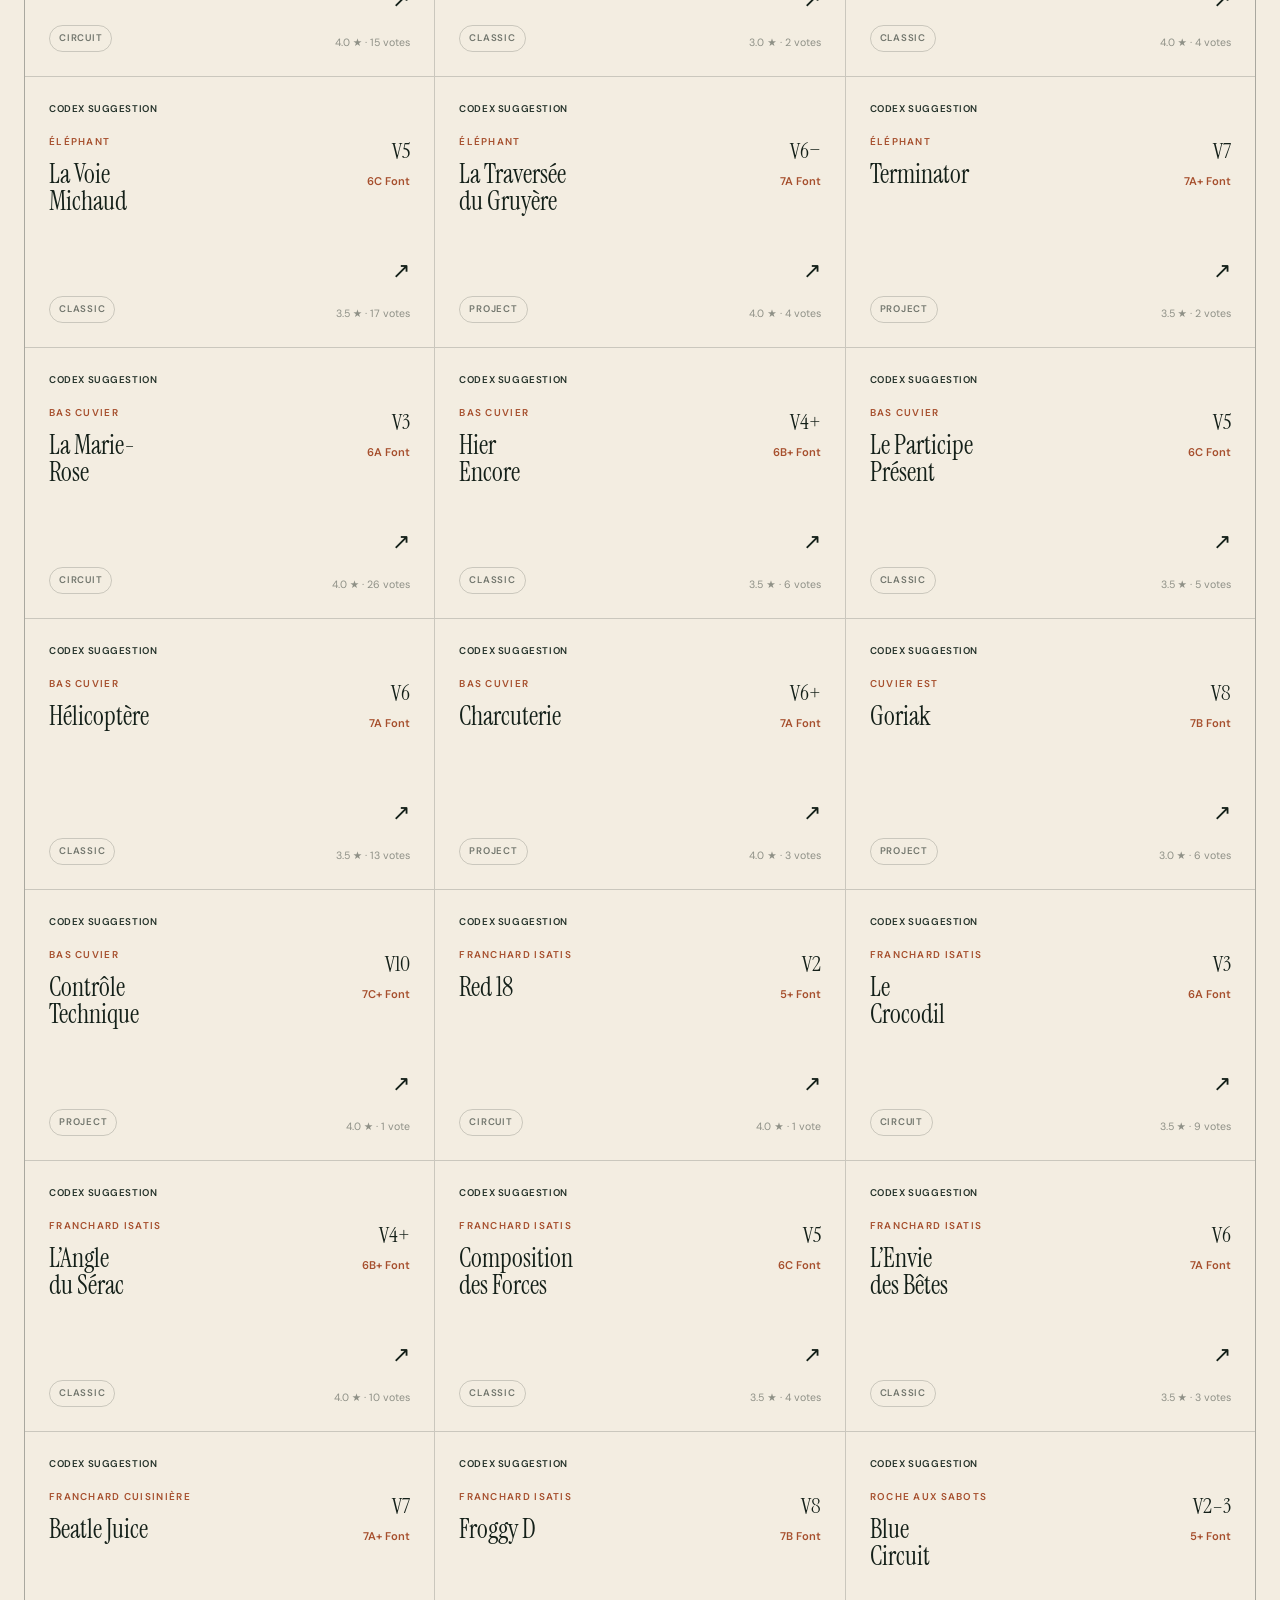
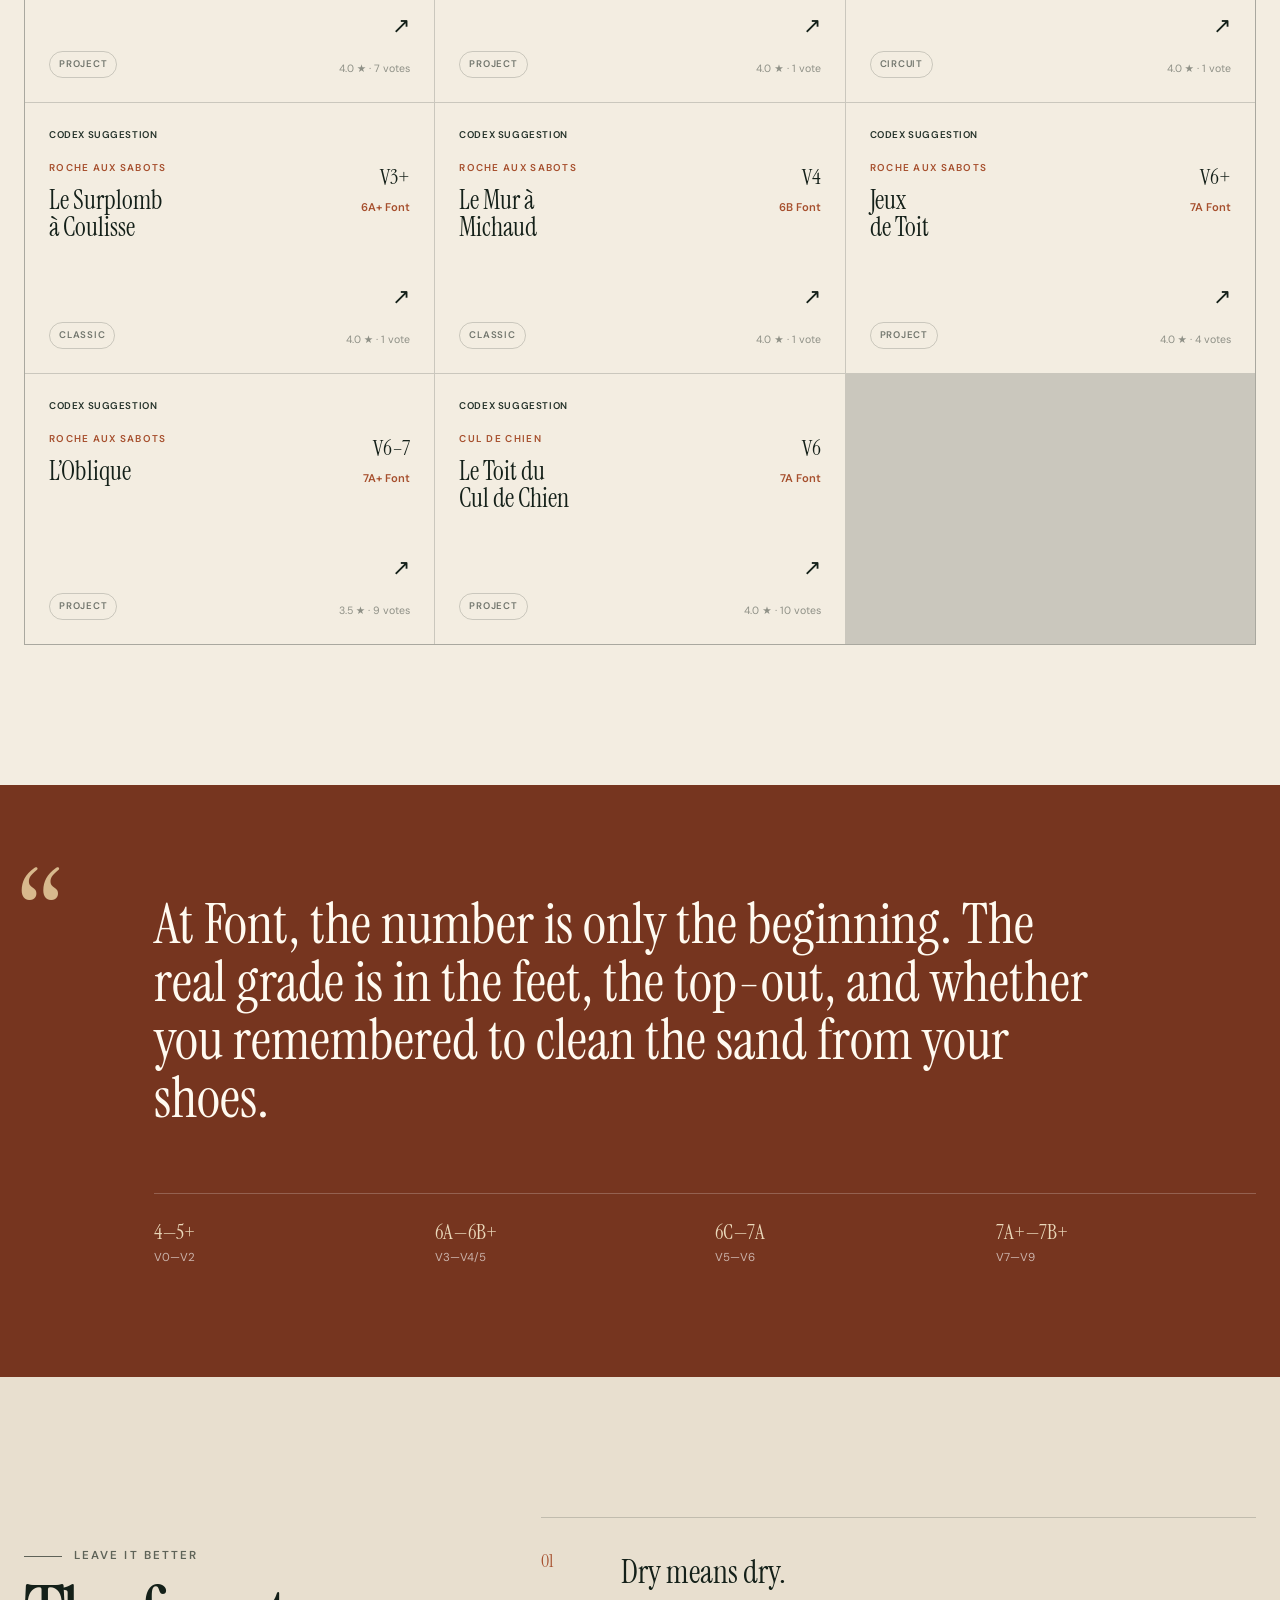
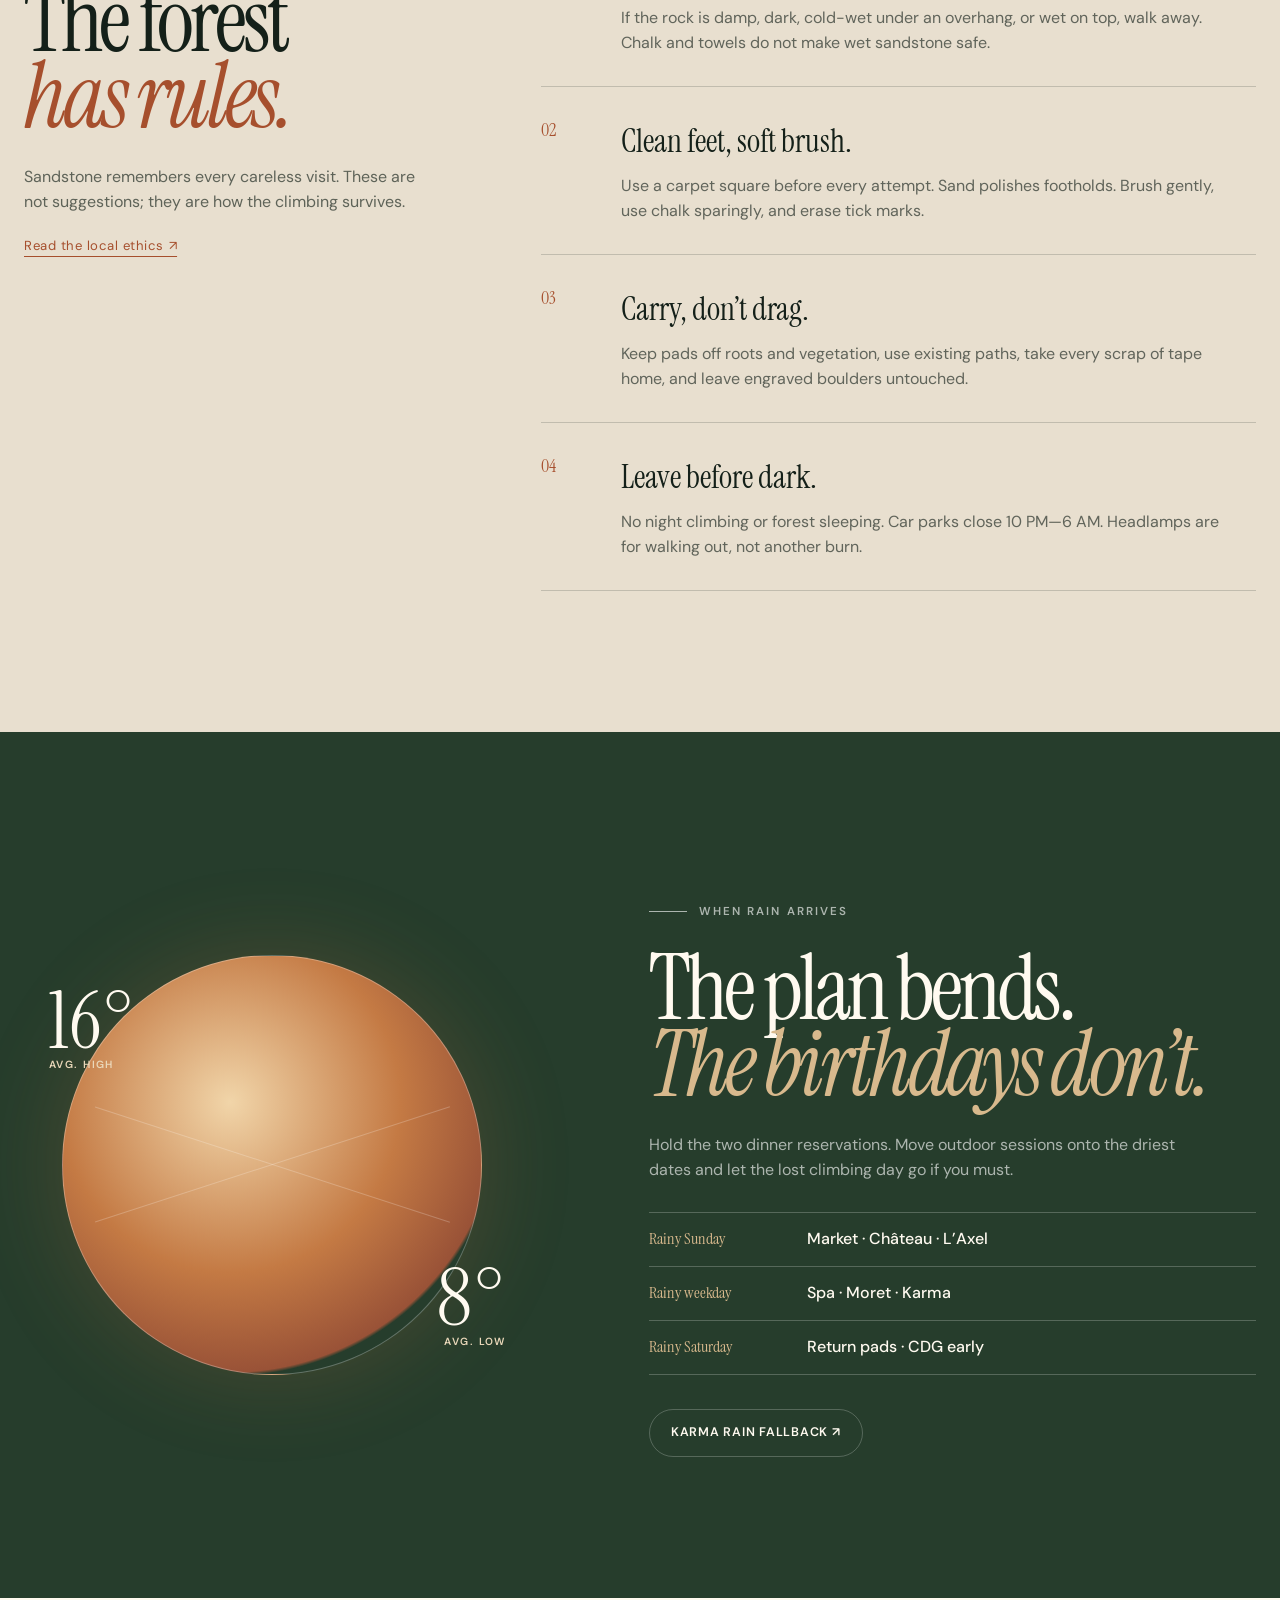
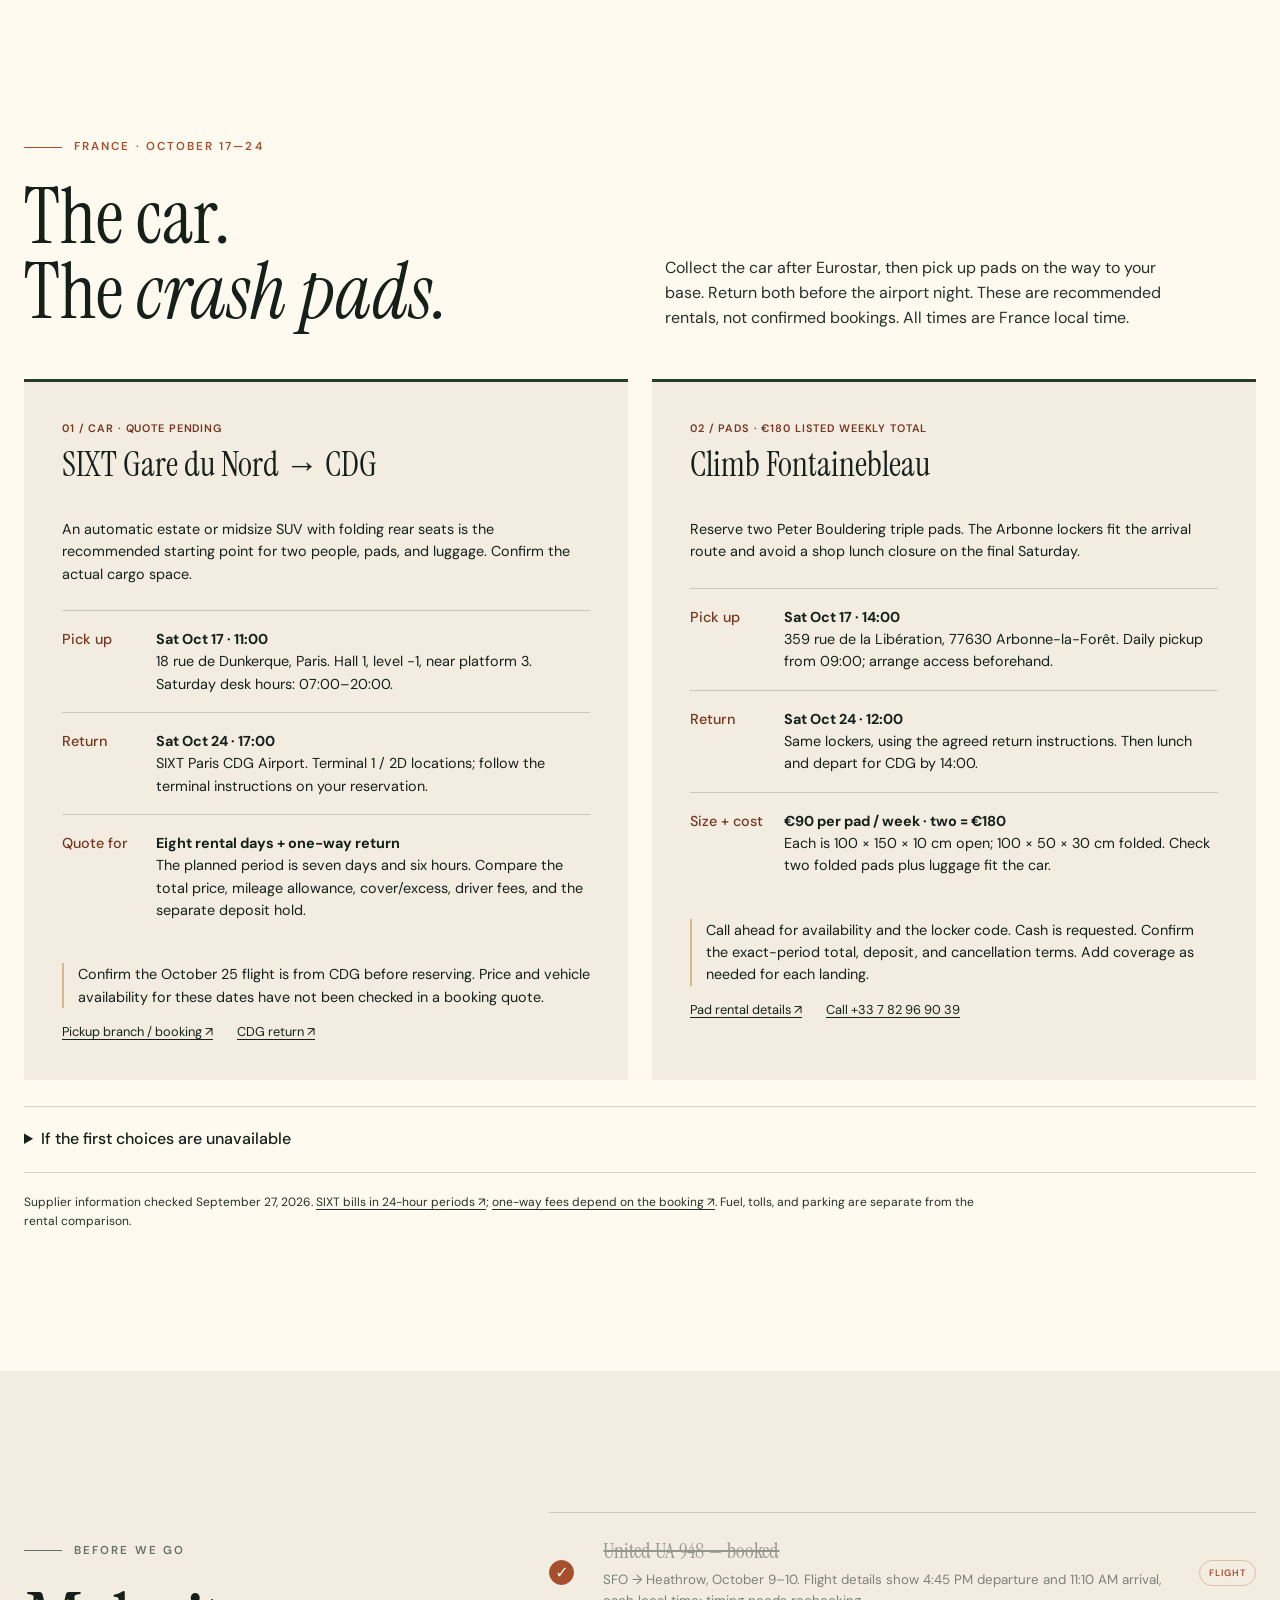
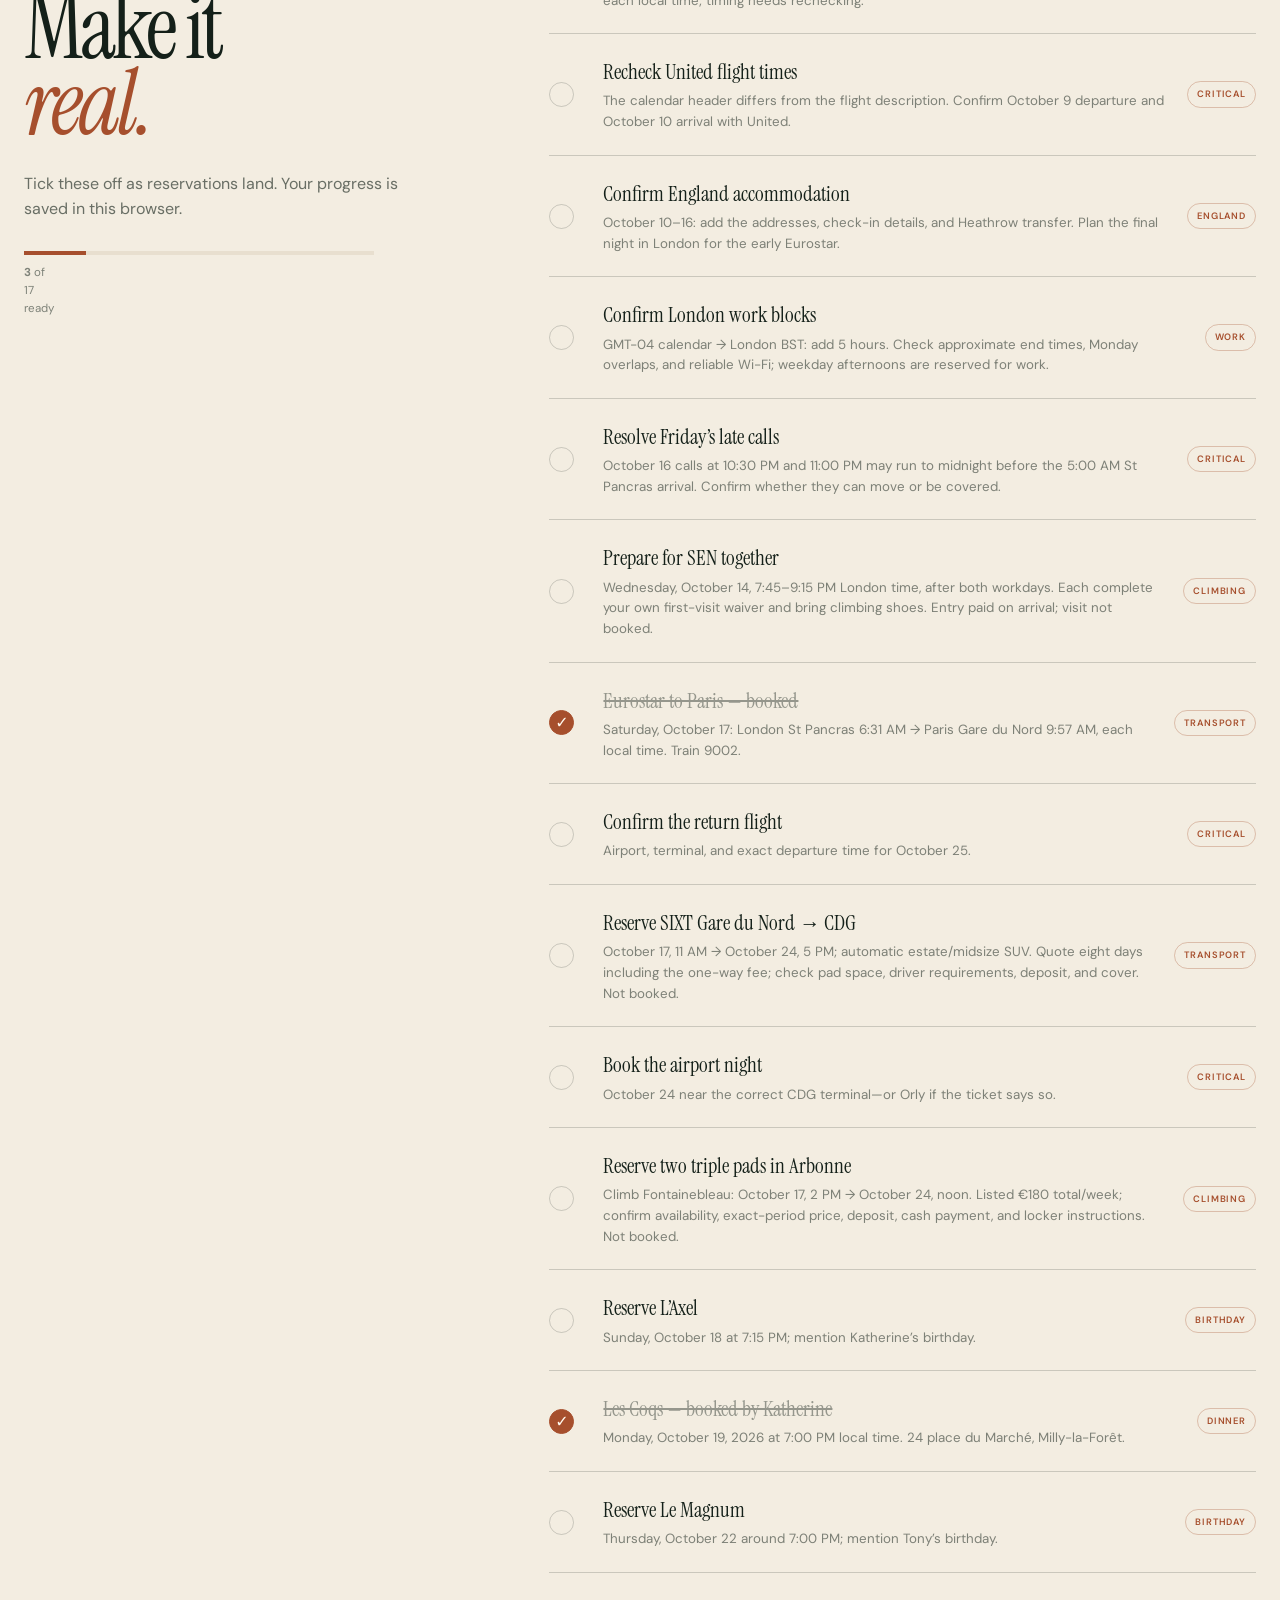
==== commit 13033e82: "Add Karma and Pensees Cachees to personal climbing picks" ====
--- a/font-trip/index.html
+++ b/font-trip/index.html
@@ -192,7 +192,7 @@
               <option value="all">All lanes</option>
               <option value="circuit">Circuit · V0–V3</option>
               <option value="classic">Classics · V3–V6</option>
-              <option value="project">Projects · V6–V10</option>
+              <option value="project">Projects · V6+</option>
             </select>
           </label>
         </div>
@@ -353,6 +353,6 @@
     </div>
   </footer>
 
-  <script src="app.js?v=20260927-picks-v2"></script>
+  <script src="app.js?v=20260927-picks-v3"></script>
 </body>
 </html>
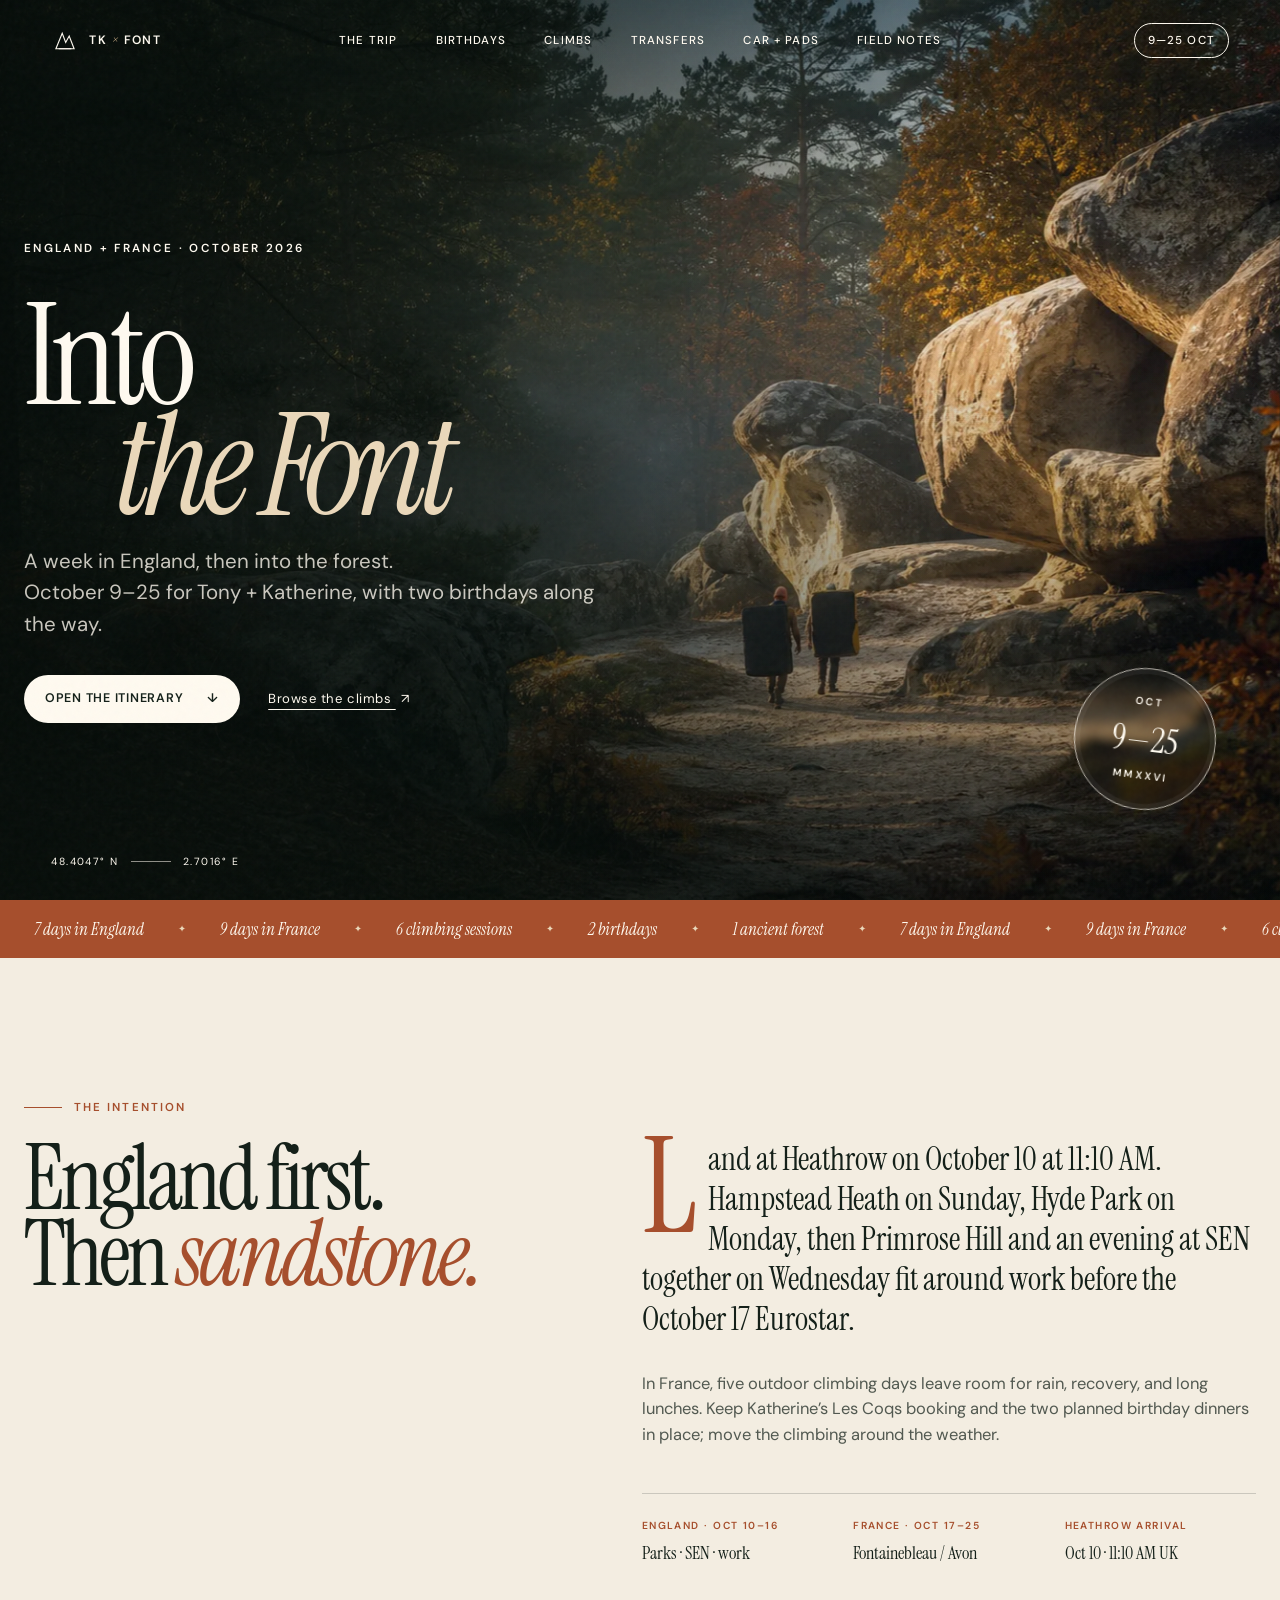
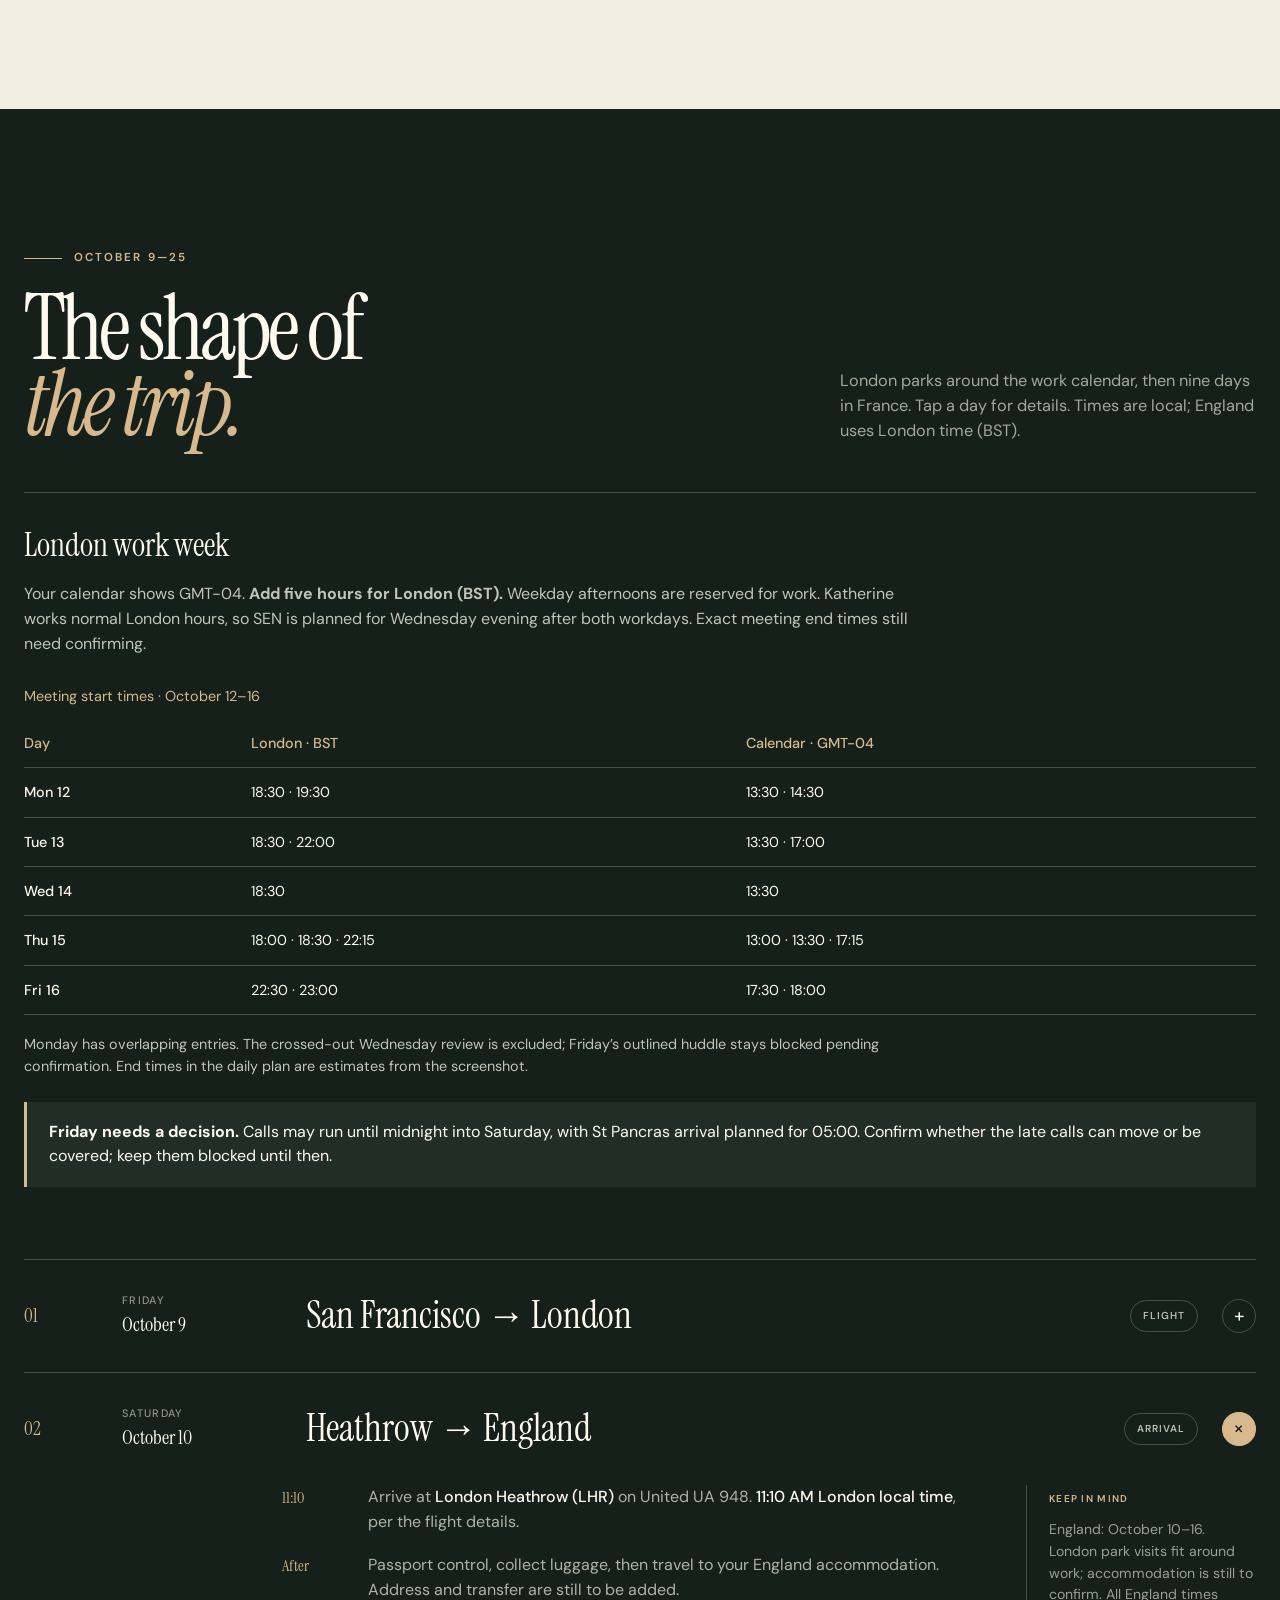
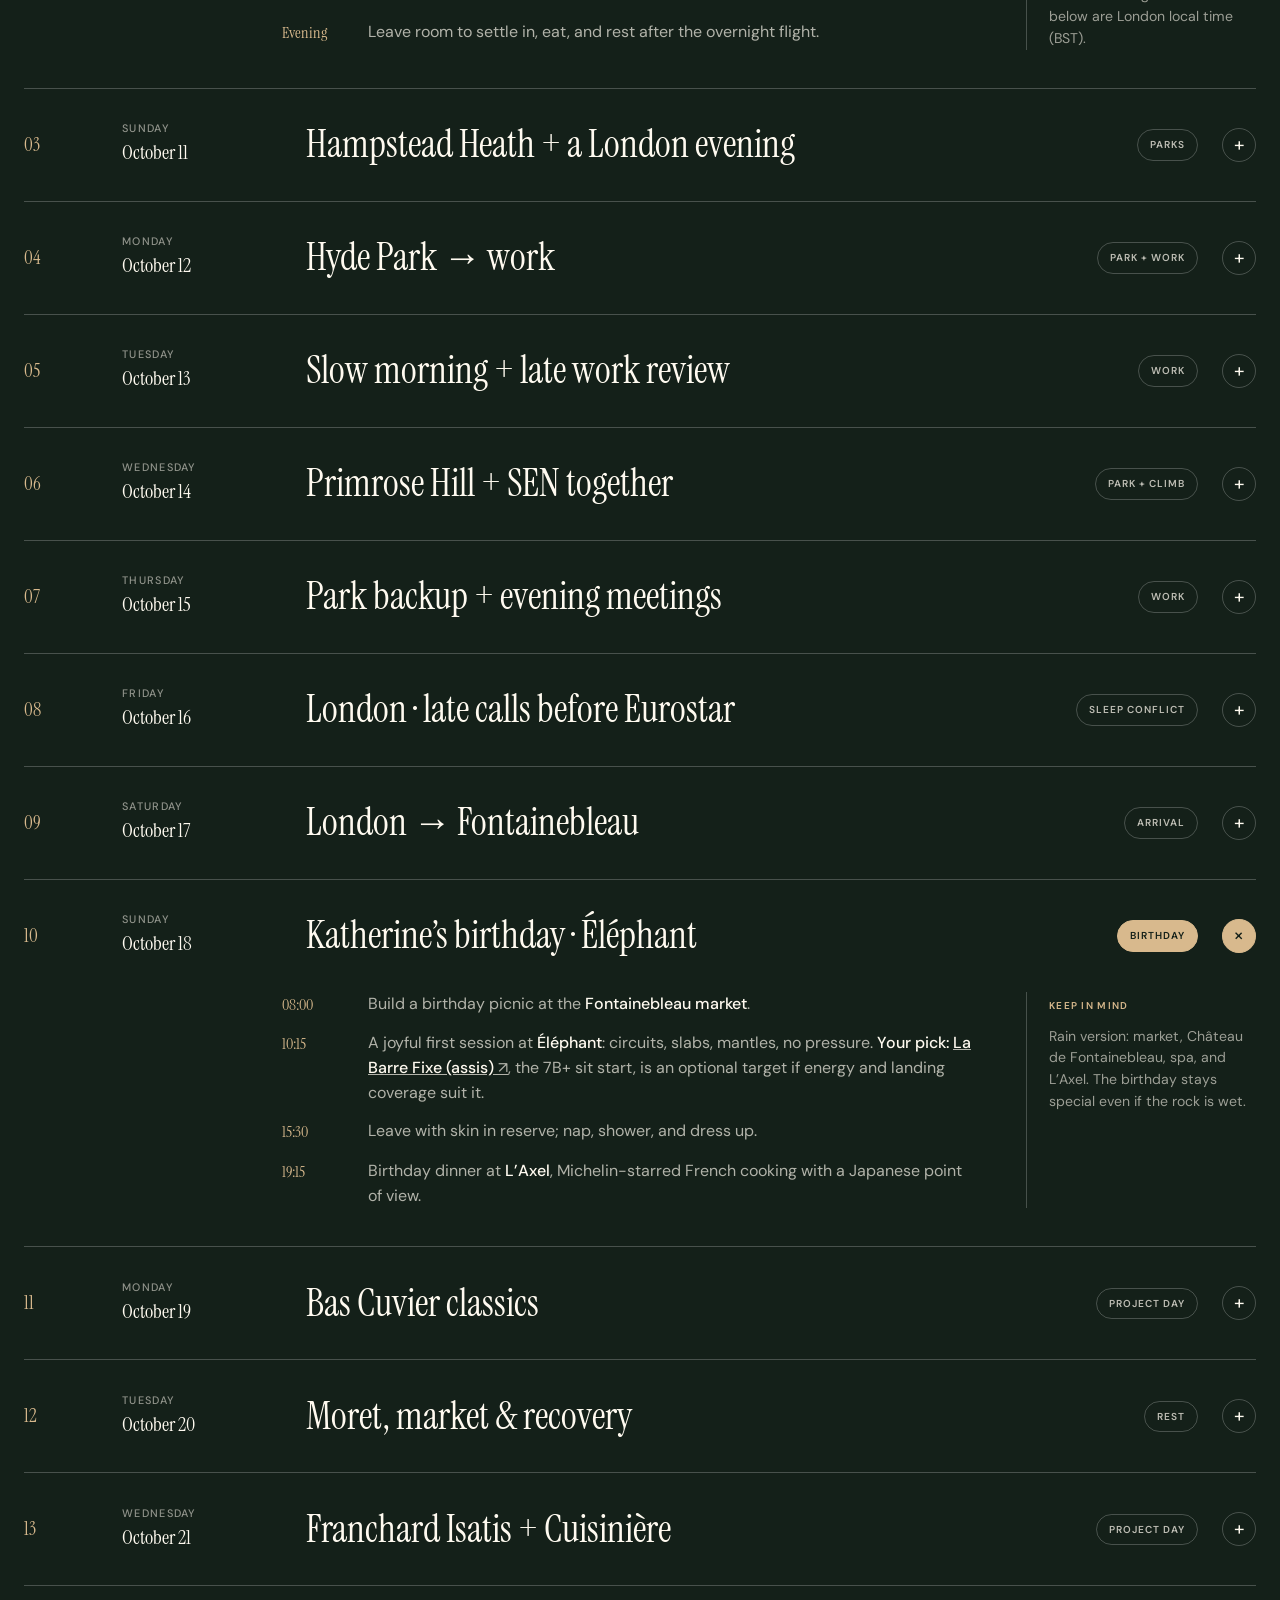
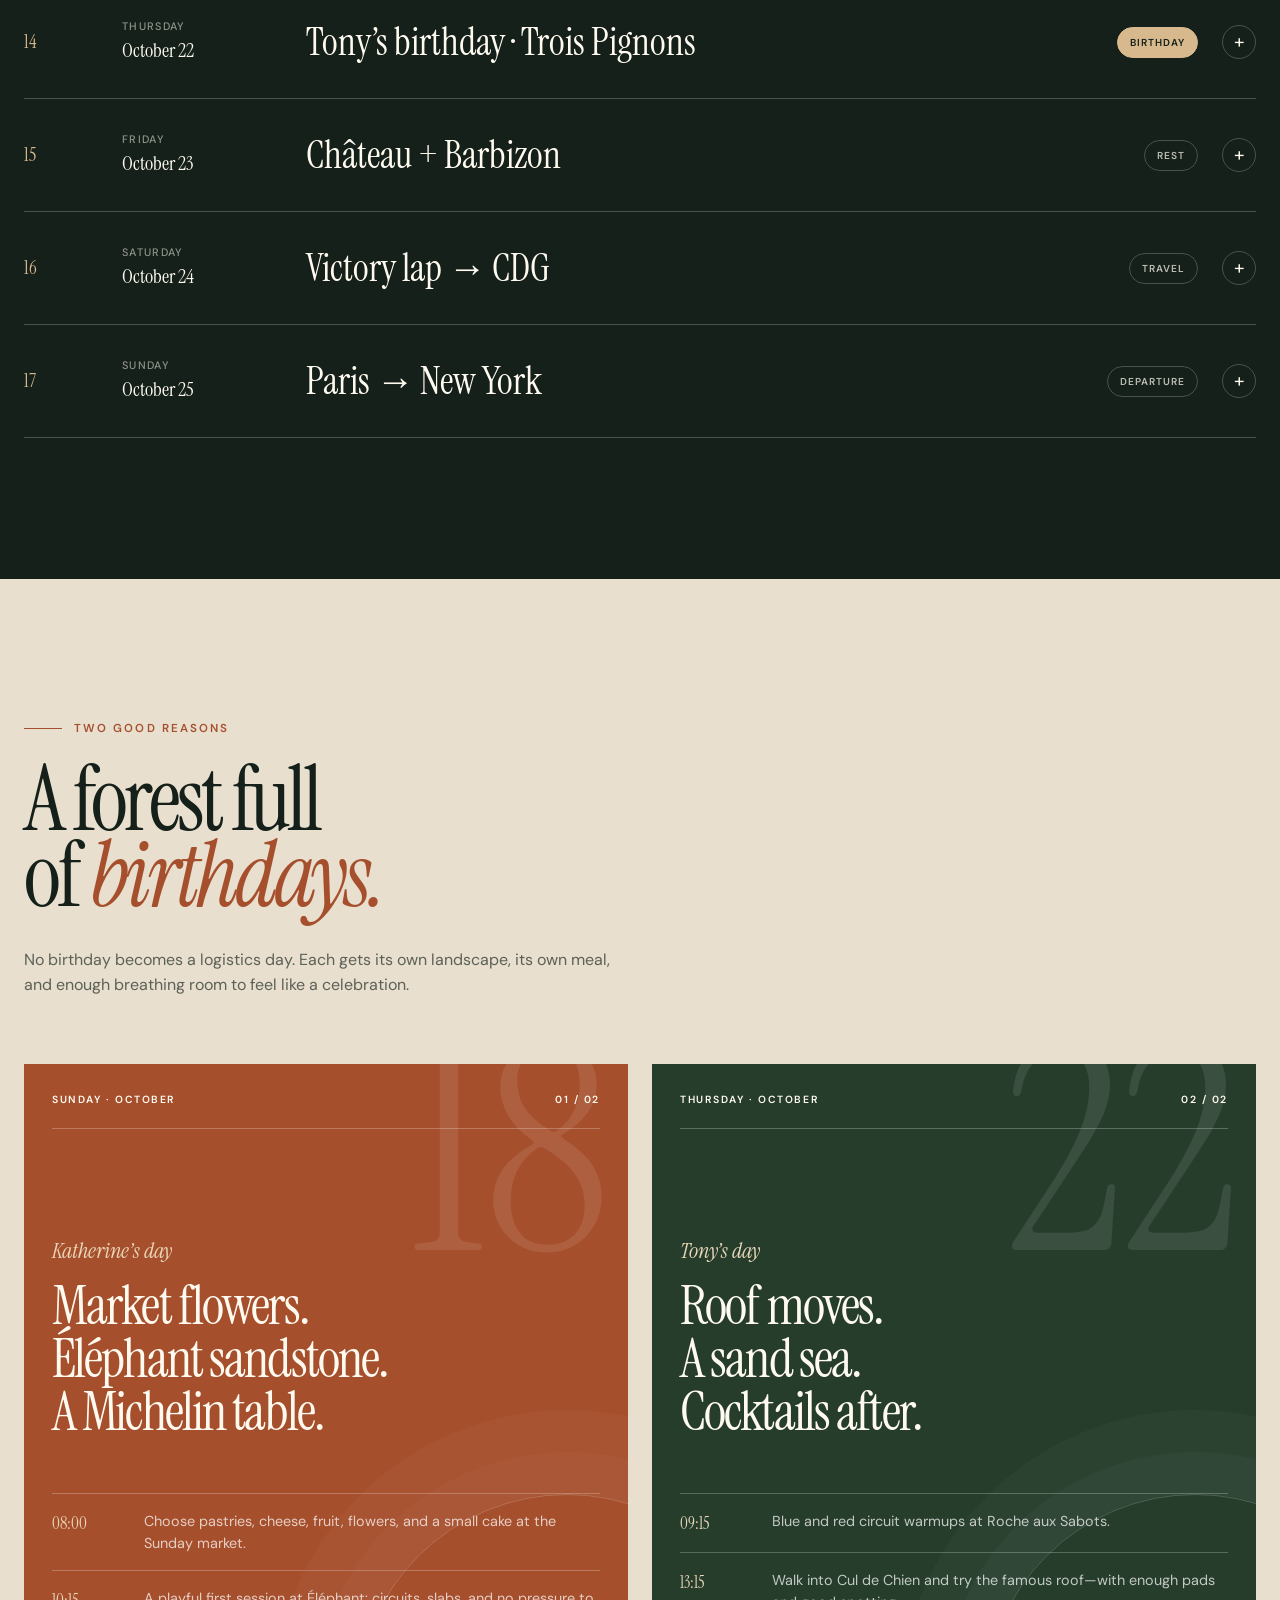
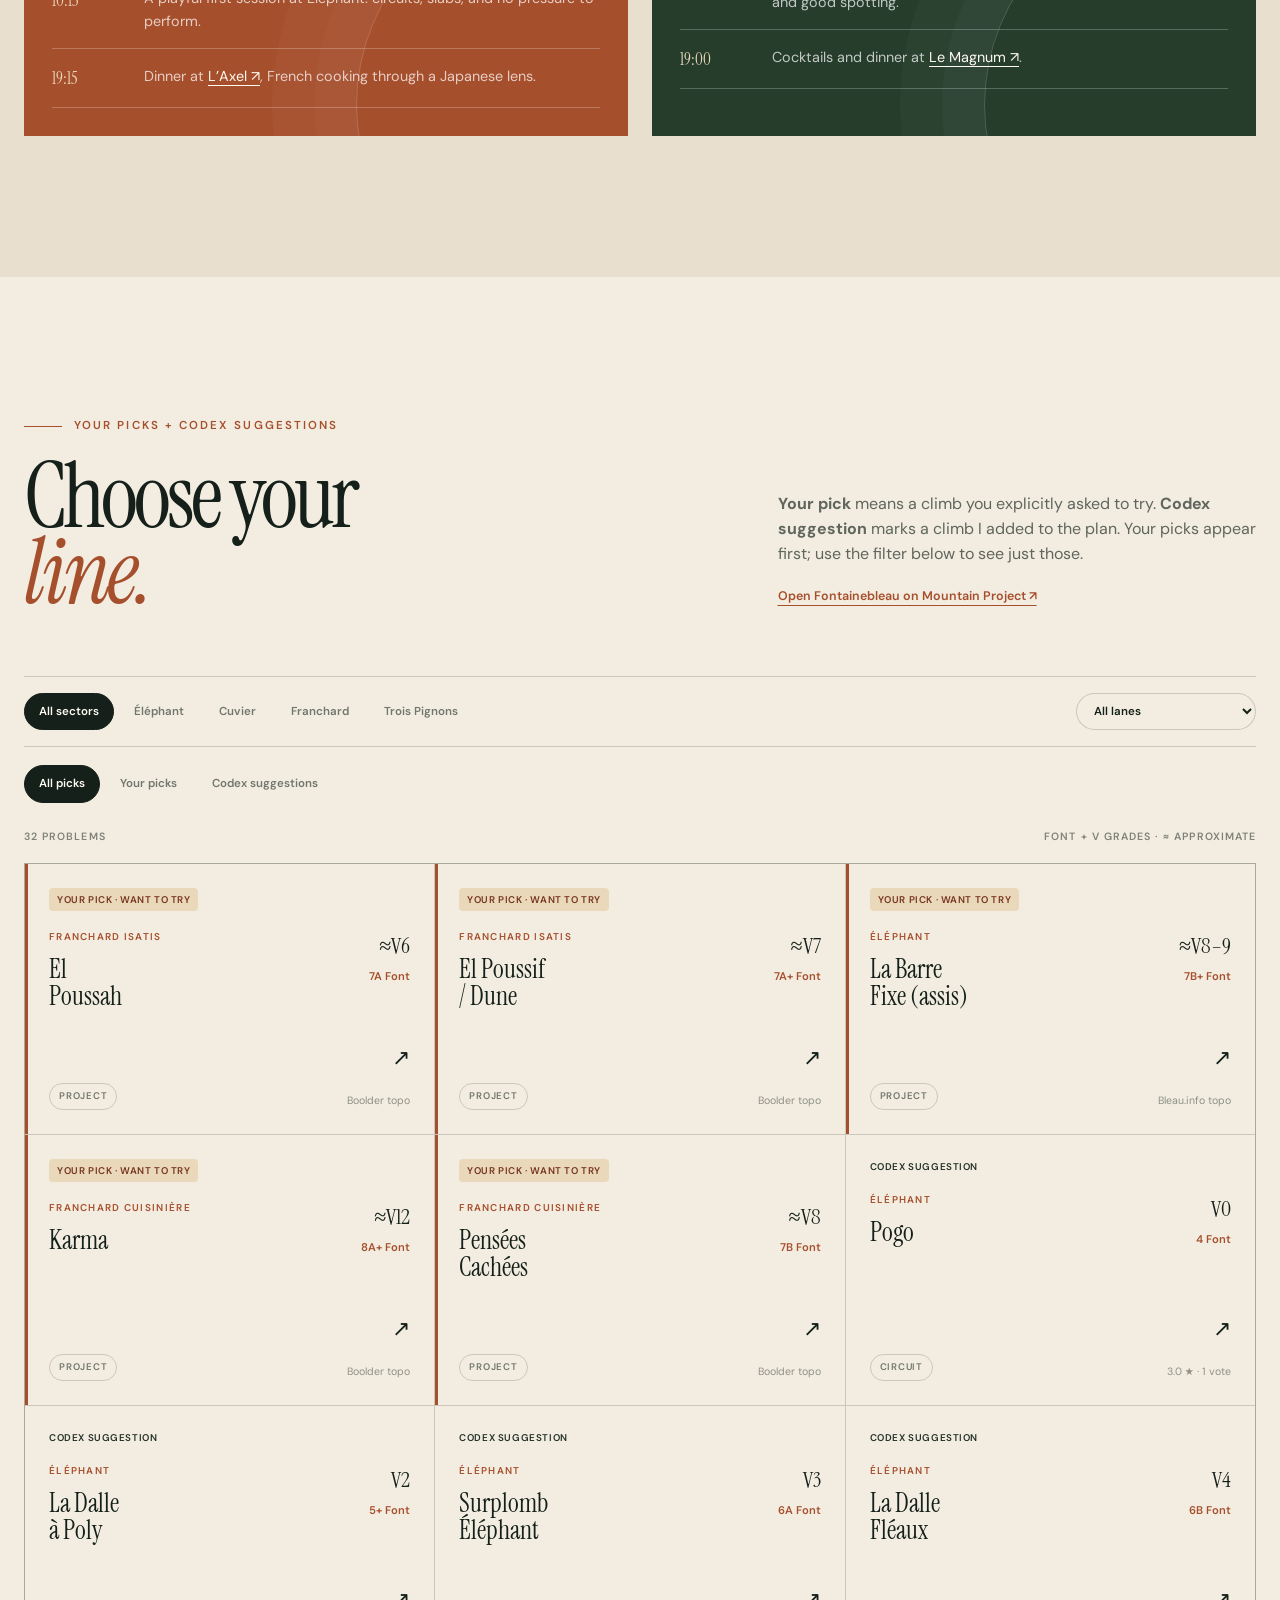
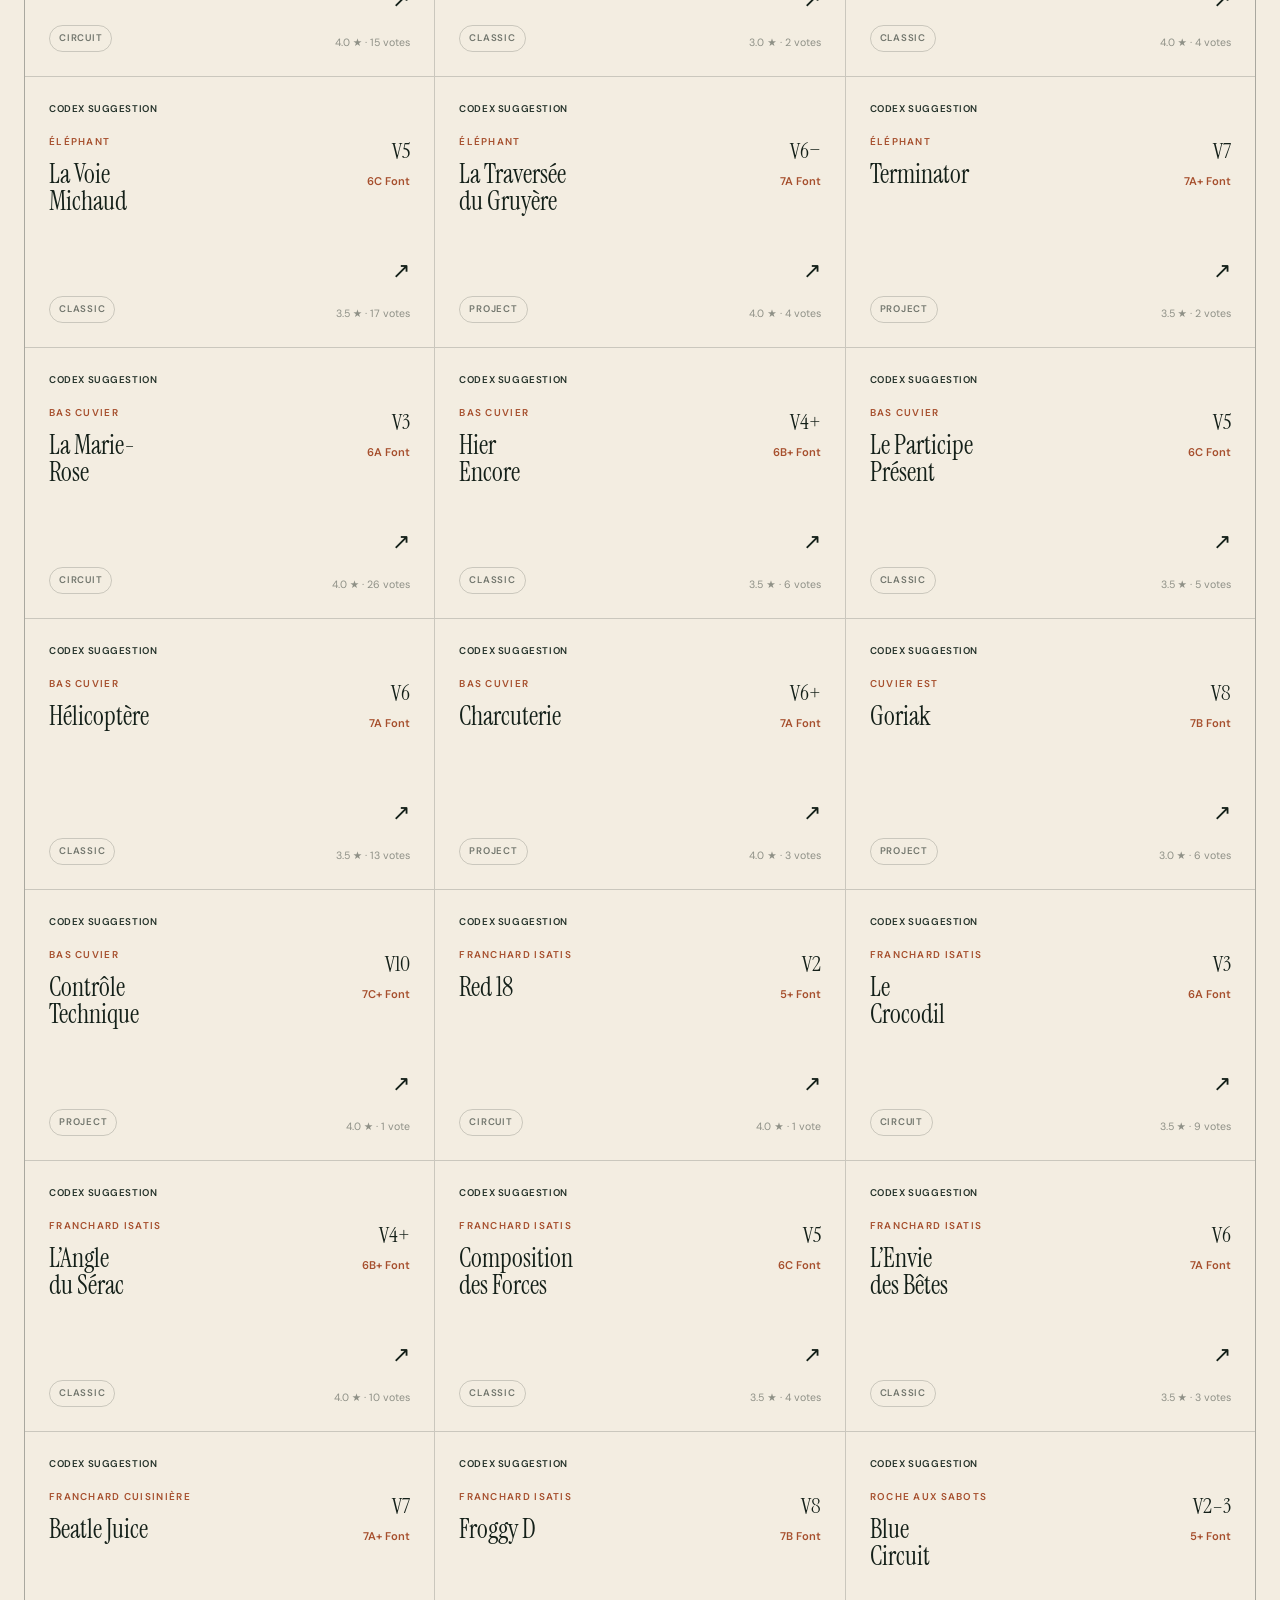
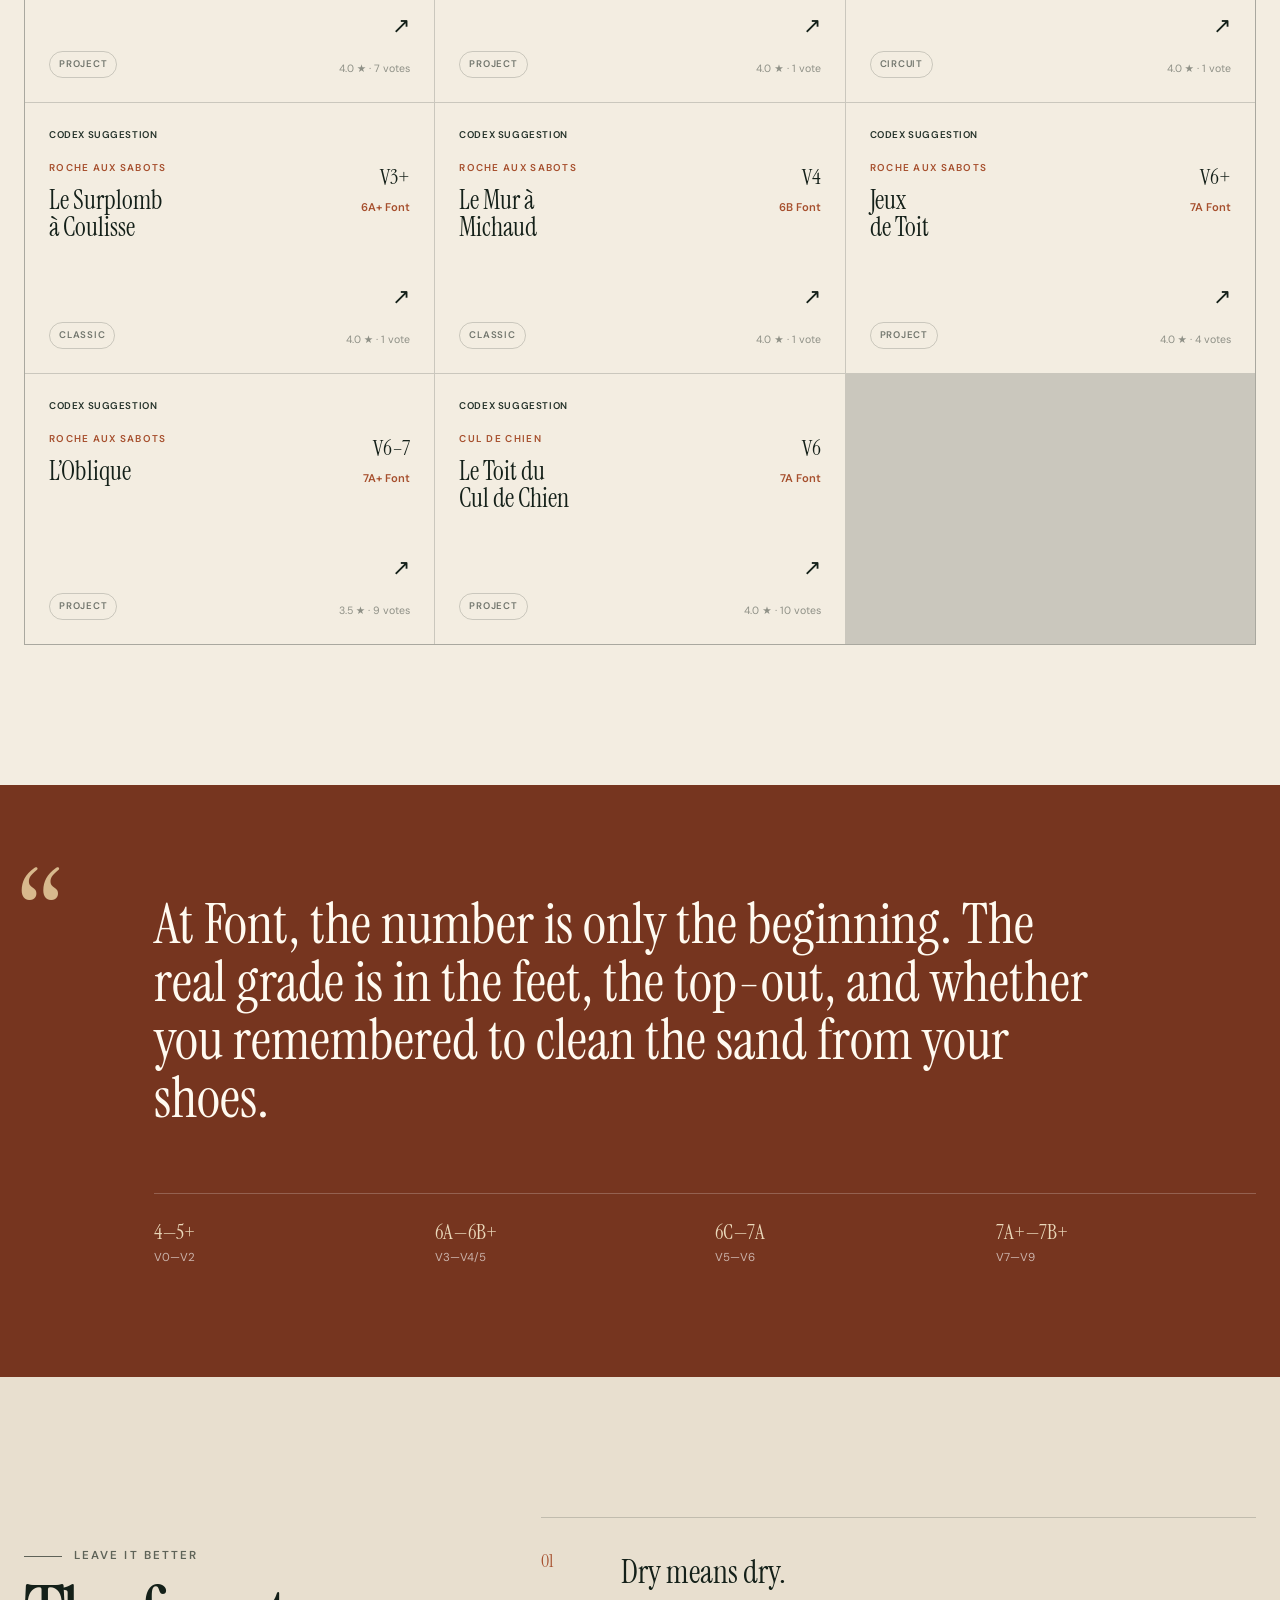
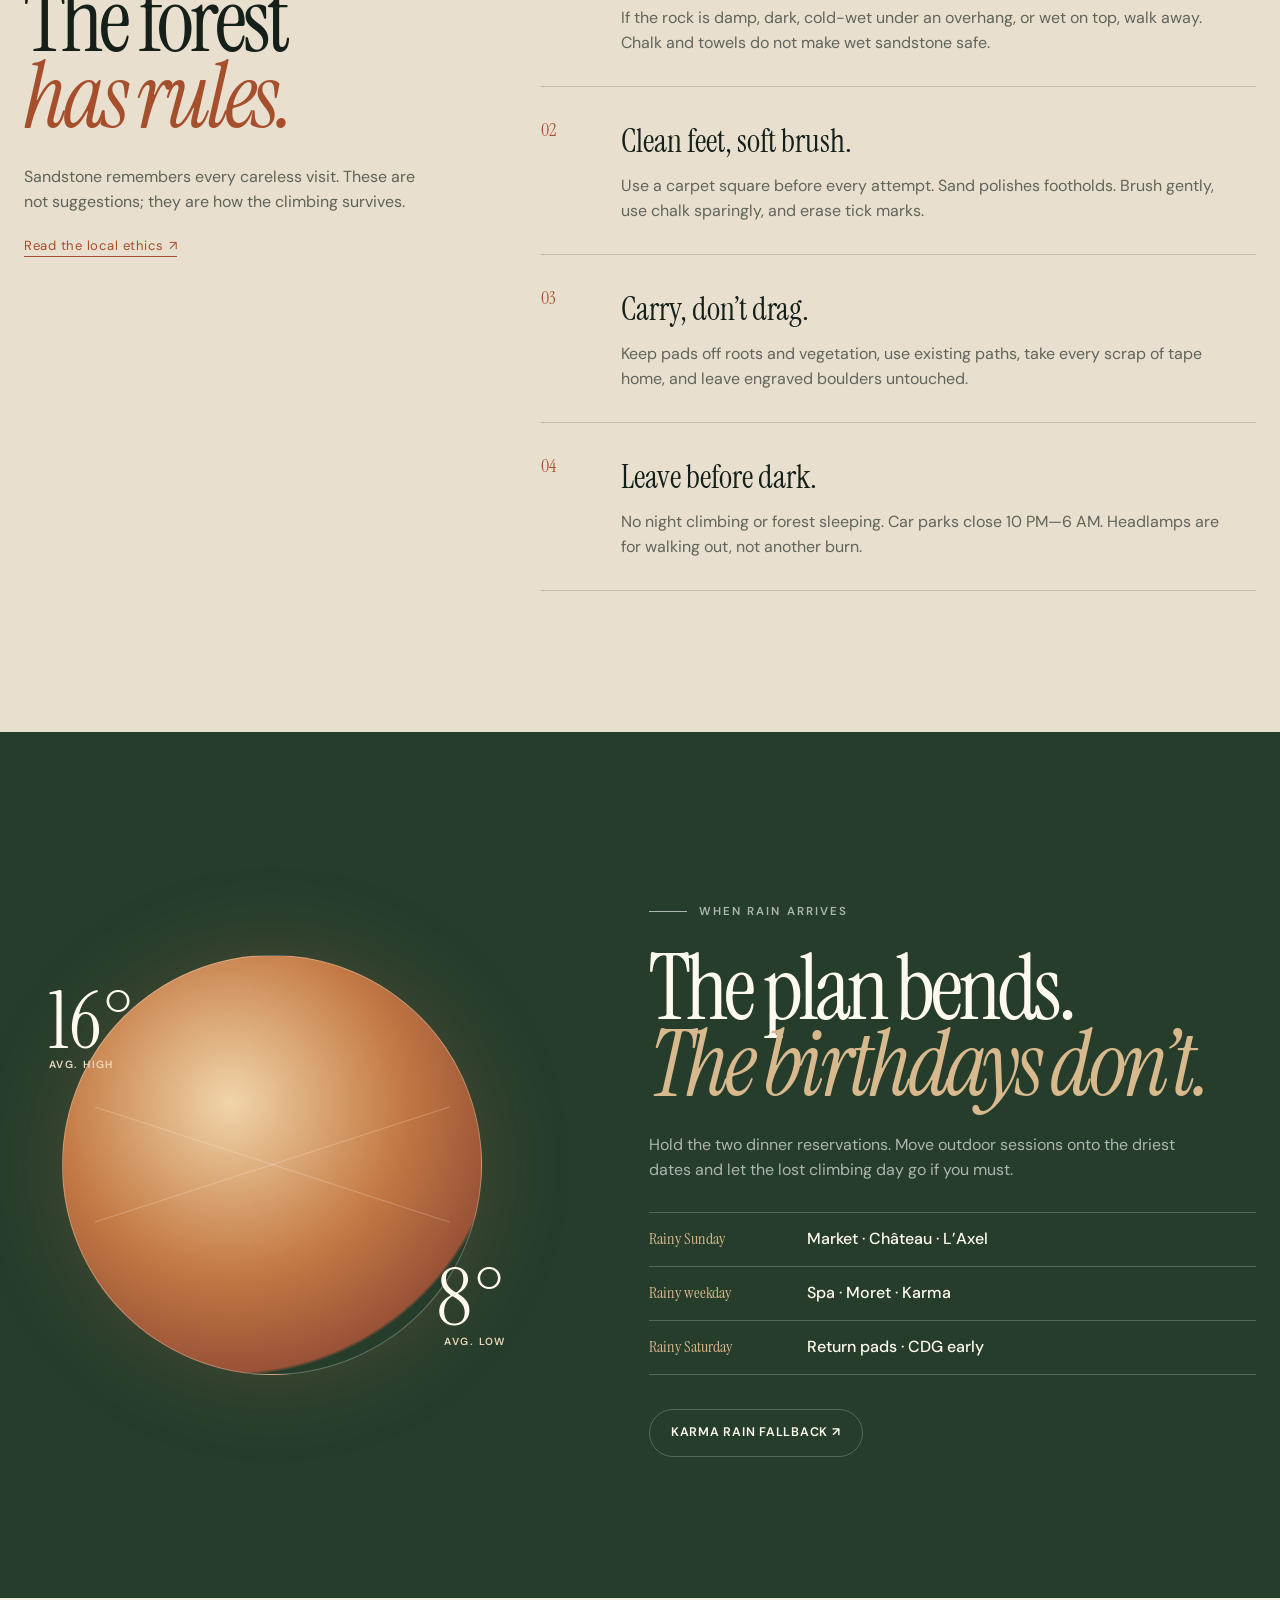
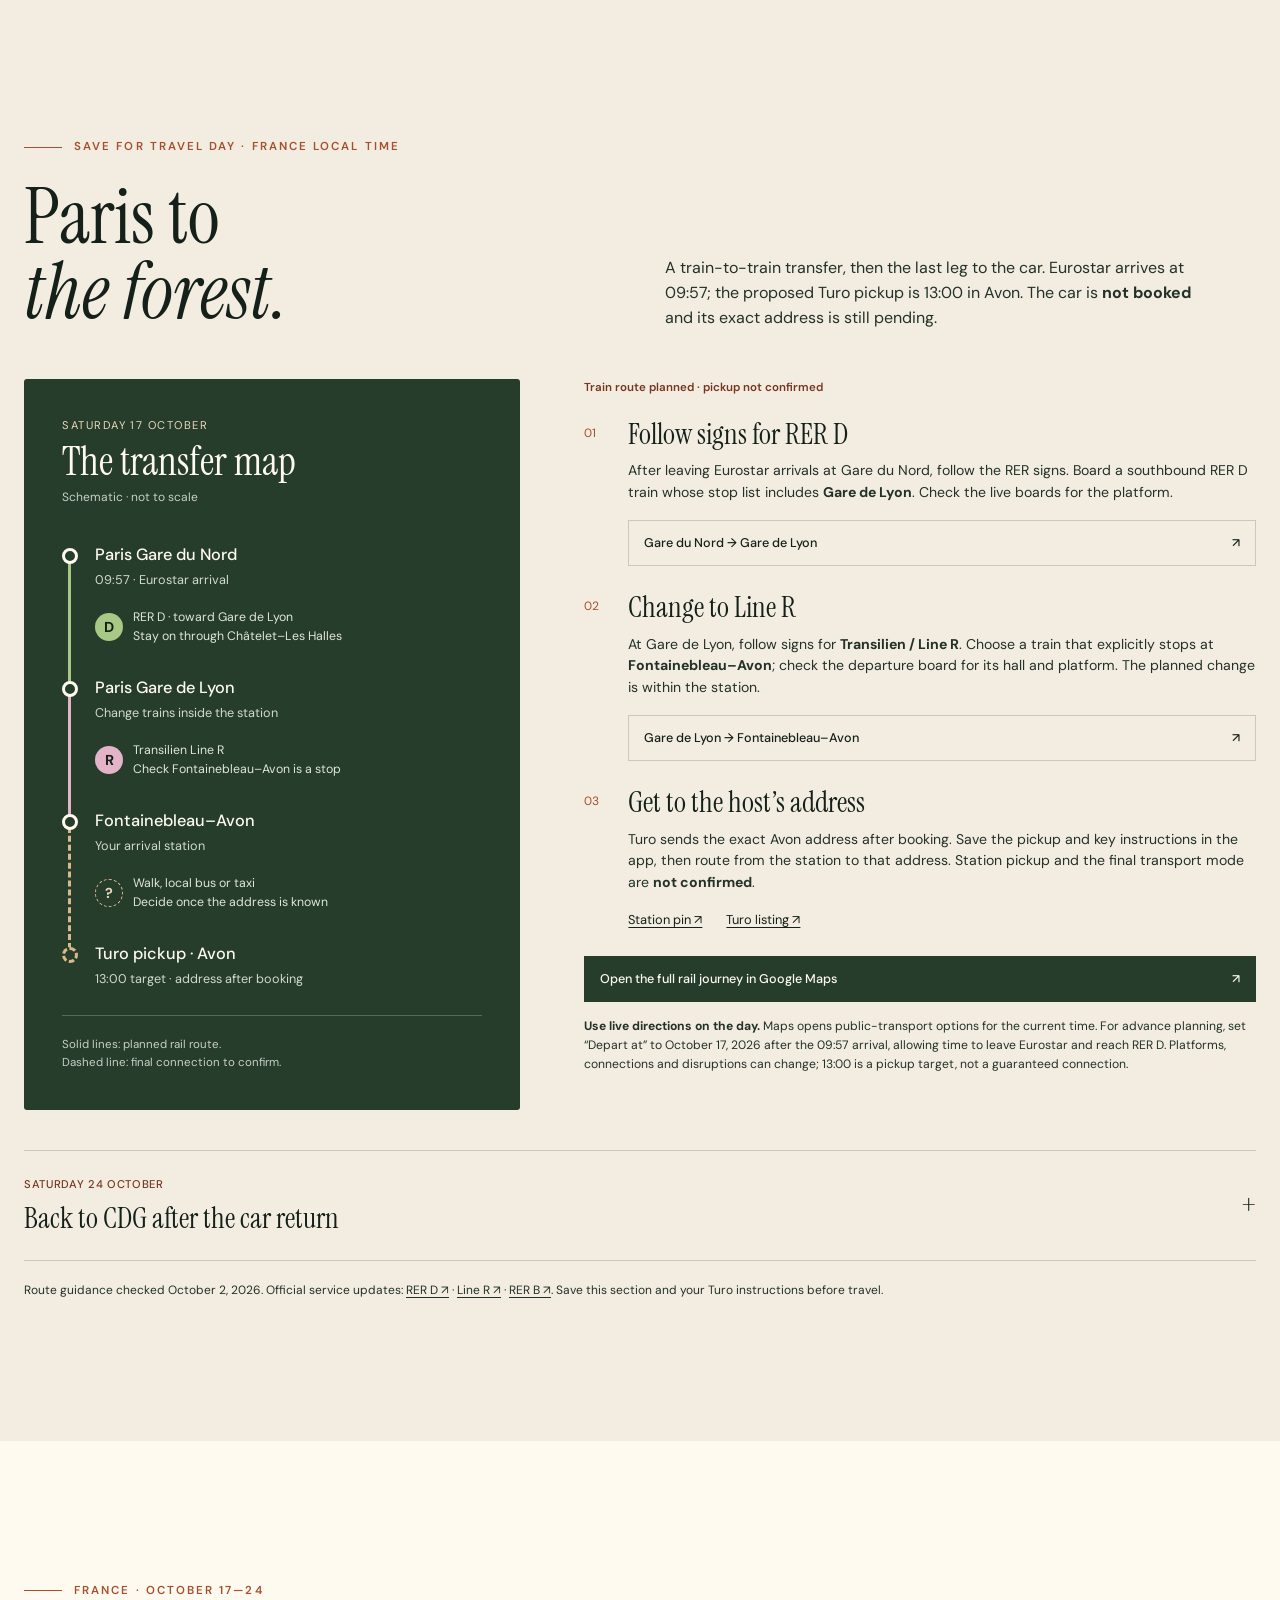
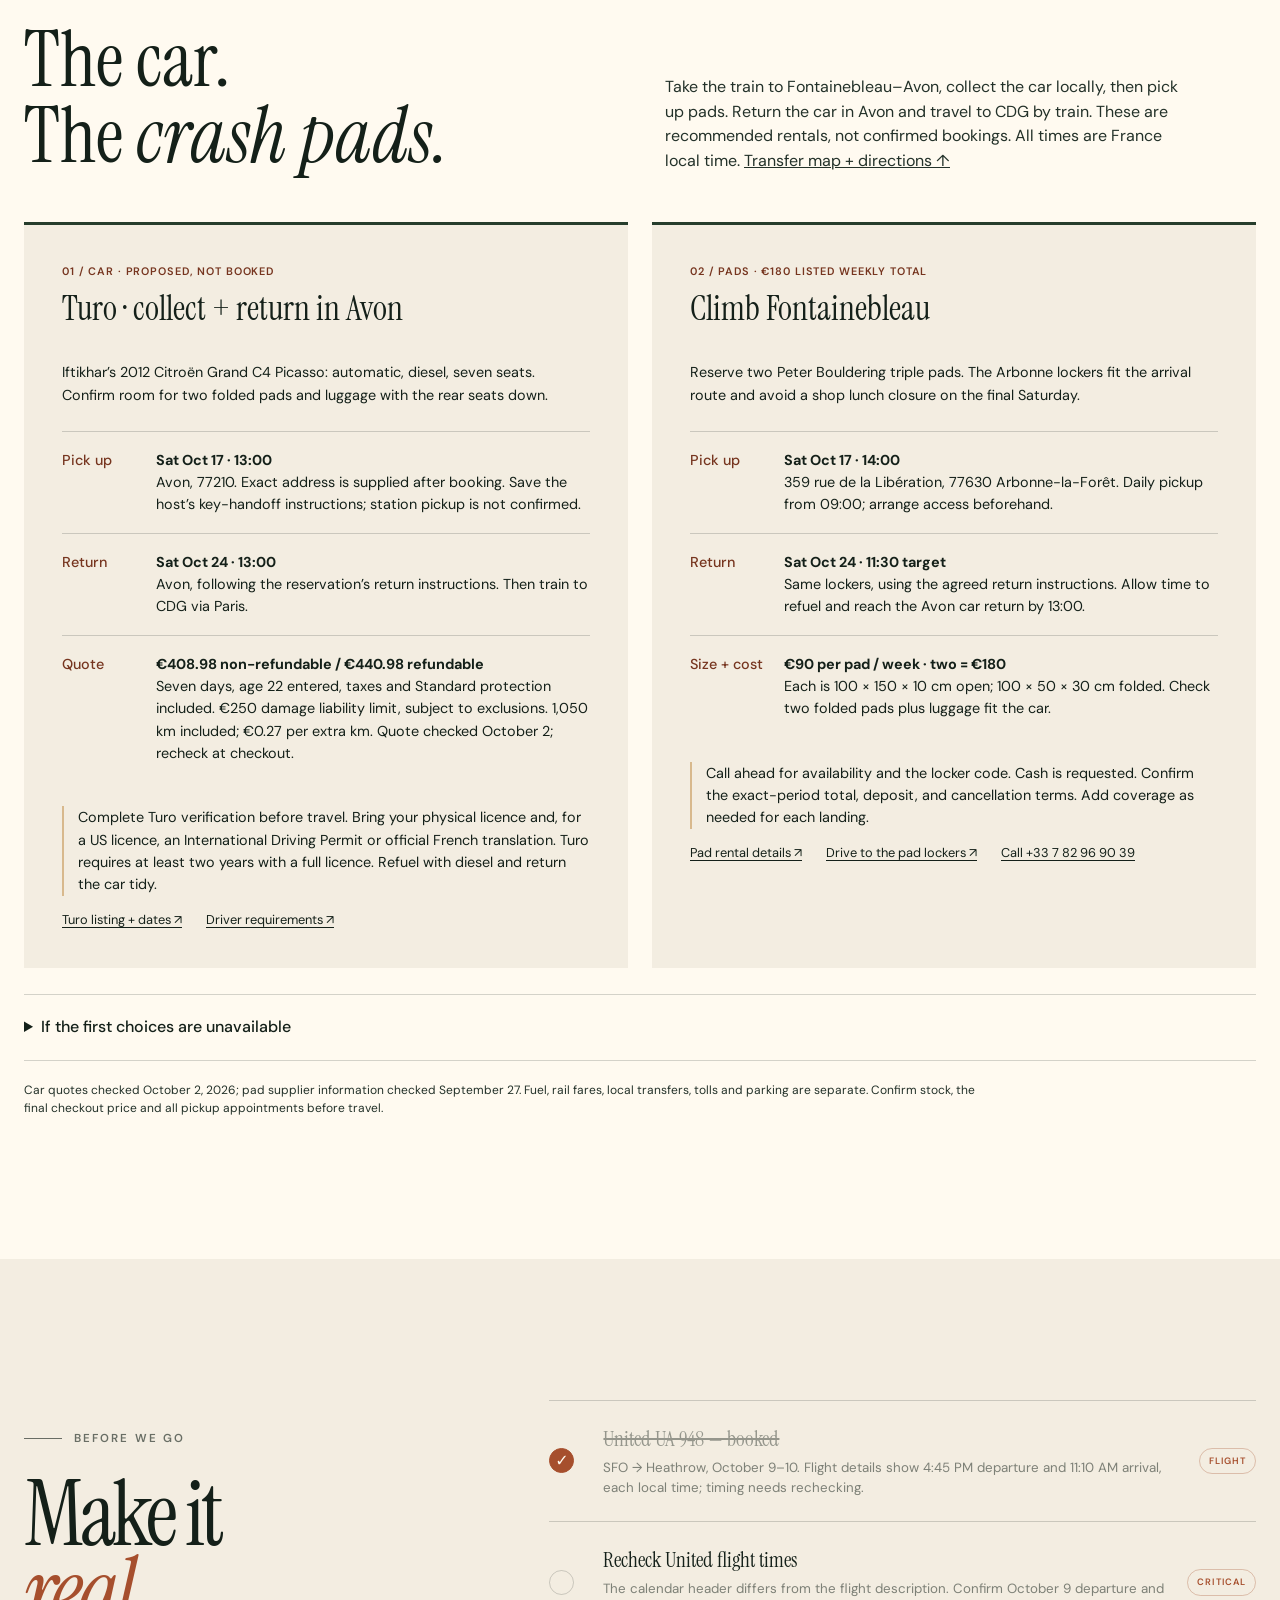
==== commit 64d33901: "Add Fontainebleau transfer maps and travel-day directions" ====
--- a/font-trip/index.html
+++ b/font-trip/index.html
@@ -11,7 +11,7 @@
   <link rel="preconnect" href="https://fonts.gstatic.com" crossorigin>
   <link href="https://fonts.googleapis.com/css2?family=DM+Sans:wght@400;500;600&amp;family=Instrument+Serif:ital@0;1&amp;display=swap" rel="stylesheet">
   <link rel="preload" as="image" href="assets/fontainebleau-hero.webp" type="image/webp">
-  <link rel="stylesheet" href="styles.css?v=20260927-picks">
+  <link rel="stylesheet" href="styles.css?v=20261002-transfers">
 </head>
 <body>
   <div class="grain" aria-hidden="true"></div>
@@ -26,6 +26,7 @@
       <a href="#journey">The trip</a>
       <a href="#birthdays">Birthdays</a>
       <a href="#climbs">Climbs</a>
+      <a href="#transfers">Transfers</a>
       <a href="#rentals">Car + pads</a>
       <a href="#field-notes">Field notes</a>
     </nav>
@@ -37,6 +38,7 @@
       <a href="#journey">The trip</a>
       <a href="#birthdays">Birthdays</a>
       <a href="#climbs">Climbs</a>
+      <a href="#transfers">Transfers</a>
       <a href="#rentals">Car + pads</a>
       <a href="#field-notes">Field notes</a>
       <a href="#bookings">Before we go</a>
@@ -267,6 +269,58 @@
       </div>
     </section>
 
+    <section class="transfers section-pad" id="transfers" aria-labelledby="transferTitle">
+      <div class="section-shell">
+        <div class="rental-heading reveal">
+          <div>
+            <p class="eyebrow">Save for travel day · France local time</p>
+            <h2 id="transferTitle">Paris to<br><em>the forest.</em></h2>
+          </div>
+          <p>A train-to-train transfer, then the last leg to the car. Eurostar arrives at 09:57; the proposed Turo pickup is 13:00 in Avon. The car is <strong>not booked</strong> and its exact address is still pending.</p>
+        </div>
+        <div class="transfer-layout">
+          <figure class="transfer-map reveal">
+            <figcaption><span>Saturday 17 October</span><strong>The transfer map</strong><small>Schematic · not to scale</small></figcaption>
+            <ol class="rail-map">
+              <li class="rail-stop rail-d"><span class="rail-dot" aria-hidden="true"></span><h3>Paris Gare du Nord</h3><p>09:57 · Eurostar arrival</p><div class="rail-leg"><b>D</b><span>RER D · toward Gare de Lyon<br>Stay on through Châtelet–Les Halles</span></div></li>
+              <li class="rail-stop rail-r"><span class="rail-dot" aria-hidden="true"></span><h3>Paris Gare de Lyon</h3><p>Change trains inside the station</p><div class="rail-leg"><b>R</b><span>Transilien Line R<br>Check Fontainebleau–Avon is a stop</span></div></li>
+              <li class="rail-stop rail-pending"><span class="rail-dot" aria-hidden="true"></span><h3>Fontainebleau–Avon</h3><p>Your arrival station</p><div class="rail-leg"><b>?</b><span>Walk, local bus or taxi<br>Decide once the address is known</span></div></li>
+              <li class="rail-stop"><span class="rail-dot rail-dot-pending" aria-hidden="true"></span><h3>Turo pickup · Avon</h3><p>13:00 target · address after booking</p></li>
+            </ol>
+            <p class="map-key">Solid lines: planned rail route.<br>Dashed line: final connection to confirm.</p>
+          </figure>
+          <div class="transfer-steps reveal delay-1">
+            <p class="transfer-status">Train route planned · pickup not confirmed</p>
+            <ol class="transfer-instructions">
+              <li><span class="step-number">01</span><div><h3>Follow signs for RER D</h3><p>After leaving Eurostar arrivals at Gare du Nord, follow the RER signs. Board a southbound RER D train whose stop list includes <strong>Gare de Lyon</strong>. Check the live boards for the platform.</p><a class="map-link" href="https://www.google.com/maps/dir/?api=1&amp;origin=Gare+du+Nord,+Paris,+France&amp;destination=Gare+de+Lyon,+Paris,+France&amp;travelmode=transit" target="_blank" rel="noreferrer">Gare du Nord → Gare de Lyon <span>↗</span></a></div></li>
+              <li><span class="step-number">02</span><div><h3>Change to Line R</h3><p>At Gare de Lyon, follow signs for <strong>Transilien / Line R</strong>. Choose a train that explicitly stops at <strong>Fontainebleau–Avon</strong>; check the departure board for its hall and platform. The planned change is within the station.</p><a class="map-link" href="https://www.google.com/maps/dir/?api=1&amp;origin=Gare+de+Lyon,+Paris,+France&amp;destination=Gare+de+Fontainebleau-Avon,+Avon,+France&amp;travelmode=transit" target="_blank" rel="noreferrer">Gare de Lyon → Fontainebleau–Avon <span>↗</span></a></div></li>
+              <li><span class="step-number">03</span><div><h3>Get to the host’s address</h3><p>Turo sends the exact Avon address after booking. Save the pickup and key instructions in the app, then route from the station to that address. Station pickup and the final transport mode are <strong>not confirmed</strong>.</p><div class="rental-links"><a href="https://www.google.com/maps/search/?api=1&amp;query=Gare+de+Fontainebleau-Avon,+Avon,+France" target="_blank" rel="noreferrer">Station pin ↗</a><a href="https://turo.com/us/en/minivan-rental/france/avon-77/citroen/grand-c4-picasso/2255350?endDate=10%2F24%2F2026&amp;endTime=13%3A00&amp;startDate=10%2F17%2F2026&amp;startTime=13%3A00" target="_blank" rel="noreferrer">Turo listing ↗</a></div></div></li>
+            </ol>
+            <a class="map-link map-link-primary" href="https://www.google.com/maps/dir/?api=1&amp;origin=Gare+du+Nord,+Paris,+France&amp;destination=Gare+de+Fontainebleau-Avon,+Avon,+France&amp;travelmode=transit" target="_blank" rel="noreferrer">Open the full rail journey in Google Maps <span>↗</span></a>
+            <p class="transfer-live-note"><strong>Use live directions on the day.</strong> Maps opens public-transport options for the current time. For advance planning, set “Depart at” to October 17, 2026 after the 09:57 arrival, allowing time to leave Eurostar and reach RER D. Platforms, connections and disruptions can change; 13:00 is a pickup target, not a guaranteed connection.</p>
+          </div>
+        </div>
+        <details class="return-transfer reveal" id="return-transfer">
+          <summary><span><small>Saturday 24 October</small>Back to CDG after the car return</span><span class="return-toggle" aria-hidden="true">+</span></summary>
+          <div class="return-content">
+            <p>Return pads around <strong>11:30</strong>, refuel and return the car in <strong>Avon by 13:00</strong>, then reach Fontainebleau–Avon station. Keep any morning climb short. Pad and car appointments are planning targets until booked.</p>
+            <ol class="return-map" aria-label="Planned rail route to CDG">
+              <li><strong>Fontainebleau–Avon</strong><span>Line R → Paris</span></li><li><strong>Gare de Lyon</strong><span>RER D → Gare du Nord</span></li><li><strong>Gare du Nord</strong><span>RER B → Aéroport Charles de Gaulle</span></li><li><strong>CDG</strong><span>Then your terminal / airport hotel</span></li>
+            </ol>
+            <p>On RER B, board the <strong>Aéroport Charles de Gaulle</strong> branch and choose the airport station for your terminal or hotel. The return flight’s airport, terminal and hotel still need confirmation; these directions assume CDG.</p>
+            <div class="return-links">
+              <a class="map-link" href="https://www.google.com/maps/dir/?api=1&amp;origin=Gare+de+Fontainebleau-Avon,+Avon,+France&amp;destination=Gare+de+Lyon,+Paris,+France&amp;travelmode=transit" target="_blank" rel="noreferrer">1. Avon → Gare de Lyon ↗</a>
+              <a class="map-link" href="https://www.google.com/maps/dir/?api=1&amp;origin=Gare+de+Lyon,+Paris,+France&amp;destination=Gare+du+Nord,+Paris,+France&amp;travelmode=transit" target="_blank" rel="noreferrer">2. Gare de Lyon → Gare du Nord ↗</a>
+              <a class="map-link" href="https://www.google.com/maps/dir/?api=1&amp;origin=Gare+du+Nord,+Paris,+France&amp;destination=Paris+Charles+de+Gaulle+Airport,+Roissy-en-France,+France&amp;travelmode=transit" target="_blank" rel="noreferrer">3. Gare du Nord → CDG ↗</a>
+            </div>
+            <a class="map-link map-link-primary" href="https://www.google.com/maps/dir/?api=1&amp;origin=Gare+de+Fontainebleau-Avon,+Avon,+France&amp;destination=Paris+Charles+de+Gaulle+Airport,+Roissy-en-France,+France&amp;travelmode=transit" target="_blank" rel="noreferrer">Full return journey in Google Maps <span>↗</span></a>
+            <p class="transfer-live-note">For advance planning, set October 24 and a departure time after the car handoff and transfer to the station. Recheck the live route before leaving.</p>
+          </div>
+        </details>
+        <p class="rental-sources">Route guidance checked October 2, 2026. Official service updates: <a href="https://www.transilien.com/fr/page-lignes/ligne-d" target="_blank" rel="noreferrer">RER D ↗</a> · <a href="https://www.transilien.com/fr/page-lignes/ligne-r" target="_blank" rel="noreferrer">Line R ↗</a> · <a href="https://www.transilien.com/fr/page-lignes/ligne-b" target="_blank" rel="noreferrer">RER B ↗</a>. Save this section and your Turo instructions before travel.</p>
+      </div>
+    </section>
+
     <section class="rentals section-pad" id="rentals" aria-labelledby="rentalTitle">
       <div class="section-shell">
         <div class="rental-heading reveal">
@@ -274,20 +328,20 @@
             <p class="eyebrow">France · October 17—24</p>
             <h2 id="rentalTitle">The car.<br>The <em>crash pads.</em></h2>
           </div>
-          <p>Collect the car after Eurostar, then pick up pads on the way to your base. Return both before the airport night. These are recommended rentals, not confirmed bookings. All times are France local time.</p>
+          <p>Take the train to Fontainebleau–Avon, collect the car locally, then pick up pads. Return the car in Avon and travel to CDG by train. These are recommended rentals, not confirmed bookings. All times are France local time. <a href="#transfers">Transfer map + directions ↑</a></p>
         </div>
         <div class="rental-grid">
           <article class="rental-card reveal">
-            <p class="rental-label">01 / Car · quote pending</p>
-            <h3>SIXT Gare du Nord → CDG</h3>
-            <p>An automatic estate or midsize SUV with folding rear seats is the recommended starting point for two people, pads, and luggage. Confirm the actual cargo space.</p>
+            <p class="rental-label">01 / Car · proposed, not booked</p>
+            <h3>Turo · collect + return in Avon</h3>
+            <p>Iftikhar’s 2012 Citroën Grand C4 Picasso: automatic, diesel, seven seats. Confirm room for two folded pads and luggage with the rear seats down.</p>
             <dl class="rental-facts">
-              <div><dt>Pick up</dt><dd><strong>Sat Oct 17 · 11:00</strong><br>18 rue de Dunkerque, Paris. Hall 1, level −1, near platform 3. Saturday desk hours: 07:00–20:00.</dd></div>
-              <div><dt>Return</dt><dd><strong>Sat Oct 24 · 17:00</strong><br>SIXT Paris CDG Airport. Terminal 1 / 2D locations; follow the terminal instructions on your reservation.</dd></div>
-              <div><dt>Quote for</dt><dd><strong>Eight rental days + one-way return</strong><br>The planned period is seven days and six hours. Compare the total price, mileage allowance, cover/excess, driver fees, and the separate deposit hold.</dd></div>
+              <div><dt>Pick up</dt><dd><strong>Sat Oct 17 · 13:00</strong><br>Avon, 77210. Exact address is supplied after booking. Save the host’s key-handoff instructions; station pickup is not confirmed.</dd></div>
+              <div><dt>Return</dt><dd><strong>Sat Oct 24 · 13:00</strong><br>Avon, following the reservation’s return instructions. Then train to CDG via Paris.</dd></div>
+              <div><dt>Quote</dt><dd><strong>€408.98 non-refundable / €440.98 refundable</strong><br>Seven days, age 22 entered, taxes and Standard protection included. €250 damage liability limit, subject to exclusions. 1,050 km included; €0.27 per extra km. Quote checked October 2; recheck at checkout.</dd></div>
             </dl>
-            <p class="rental-note">Confirm the October 25 flight is from CDG before reserving. Price and vehicle availability for these dates have not been checked in a booking quote.</p>
-            <div class="rental-links"><a href="https://www.sixt.co.uk/car-hire/france/paris/paris-north-station/" target="_blank" rel="noreferrer">Pickup branch / booking ↗</a><a href="https://www.sixt.com/car-rental/france/roissy/paris-cdg-airport/" target="_blank" rel="noreferrer">CDG return ↗</a></div>
+            <p class="rental-note">Complete Turo verification before travel. Bring your physical licence and, for a US licence, an International Driving Permit or official French translation. Turo requires at least two years with a full licence. Refuel with diesel and return the car tidy.</p>
+            <div class="rental-links"><a href="https://turo.com/us/en/minivan-rental/france/avon-77/citroen/grand-c4-picasso/2255350?endDate=10%2F24%2F2026&amp;endTime=13%3A00&amp;startDate=10%2F17%2F2026&amp;startTime=13%3A00" target="_blank" rel="noreferrer">Turo listing + dates ↗</a><a href="https://help.turo.com/booking-a-car-france-SJgUrcDAp" target="_blank" rel="noreferrer">Driver requirements ↗</a></div>
           </article>
           <article class="rental-card reveal delay-1">
             <p class="rental-label">02 / Pads · €180 listed weekly total</p>
@@ -295,19 +349,19 @@
             <p>Reserve two Peter Bouldering triple pads. The Arbonne lockers fit the arrival route and avoid a shop lunch closure on the final Saturday.</p>
             <dl class="rental-facts">
               <div><dt>Pick up</dt><dd><strong>Sat Oct 17 · 14:00</strong><br>359 rue de la Libération, 77630 Arbonne-la-Forêt. Daily pickup from 09:00; arrange access beforehand.</dd></div>
-              <div><dt>Return</dt><dd><strong>Sat Oct 24 · 12:00</strong><br>Same lockers, using the agreed return instructions. Then lunch and depart for CDG by 14:00.</dd></div>
+              <div><dt>Return</dt><dd><strong>Sat Oct 24 · 11:30 target</strong><br>Same lockers, using the agreed return instructions. Allow time to refuel and reach the Avon car return by 13:00.</dd></div>
               <div><dt>Size + cost</dt><dd><strong>€90 per pad / week · two = €180</strong><br>Each is 100 × 150 × 10 cm open; 100 × 50 × 30 cm folded. Check two folded pads plus luggage fit the car.</dd></div>
             </dl>
             <p class="rental-note">Call ahead for availability and the locker code. Cash is requested. Confirm the exact-period total, deposit, and cancellation terms. Add coverage as needed for each landing.</p>
-            <div class="rental-links"><a href="https://www.climb-fontainebleau.com/location-crash-pad" target="_blank" rel="noreferrer">Pad rental details ↗</a><a href="tel:+33782969039">Call +33 7 82 96 90 39</a></div>
+            <div class="rental-links"><a href="https://www.climb-fontainebleau.com/location-crash-pad" target="_blank" rel="noreferrer">Pad rental details ↗</a><a href="https://www.google.com/maps/dir/?api=1&amp;destination=359+rue+de+la+Liberation,+77630+Arbonne-la-Foret,+France&amp;travelmode=driving" target="_blank" rel="noreferrer">Drive to the pad lockers ↗</a><a href="tel:+33782969039">Call +33 7 82 96 90 39</a></div>
           </article>
         </div>
         <details class="rental-backups reveal">
           <summary>If the first choices are unavailable</summary>
-          <p><strong>Car:</strong> <a href="https://www.europcar.fr/fr-fr/places/location-voiture-france/paris/paris-gare-du-nord" target="_blank" rel="noreferrer">Europcar Gare du Nord ↗</a> is also on level −1 opposite platform 3. Compare the same October 17, 11:00 → October 24, 17:00 one-way CDG booking and luggage capacity.</p>
-          <p><strong>Pads:</strong> <a href="https://fontainebleau-crashpads.com/" target="_blank" rel="noreferrer">Fontainebleau Crash-Pads ↗</a>, 179 rue Grande, lists I’BBZ Triple MaxX and Black Diamond Mondo at €90/week each. Plan pickup October 17 at 15:00 and return October 24 by noon. Its <a href="https://fontainebleau-crashpads.com/about/agencies/" target="_blank" rel="noreferrer">hours page ↗</a> varies between noon and 12:30 for lunch closure, so use noon and confirm. Availability and the exact-period total remain to be checked.</p>
+          <p><strong>Car:</strong> <a href="https://turo.com/us/en/car-rental/france/avon-77/citroen/c5-x/2746582?endDate=10%2F24%2F2026&amp;endTime=13%3A00&amp;startDate=10%2F17%2F2026&amp;startTime=13%3A00" target="_blank" rel="noreferrer">2022 Citroën C5 X automatic in Avon ↗</a>: October 2 quote of €437.34 non-refundable / €474.30 refundable with age 22 and Standard protection. Confirm pad space. The earlier SIXT Gare du Nord → CDG option was €1,172.76 for eight days without damage/theft protection; it is no longer the proposed route.</p>
+          <p><strong>Pads:</strong> <a href="https://fontainebleau-crashpads.com/" target="_blank" rel="noreferrer">Fontainebleau Crash-Pads ↗</a>, 179 rue Grande, lists I’BBZ Triple MaxX and Black Diamond Mondo at €90/week each. Plan pickup October 17 at 15:00 and return October 24 around 11:30, ahead of the 13:00 Avon car return. Its <a href="https://fontainebleau-crashpads.com/about/agencies/" target="_blank" rel="noreferrer">hours page ↗</a> varies between noon and 12:30 for lunch closure. Confirm the appointments, availability and exact-period total.</p>
         </details>
-        <p class="rental-sources">Supplier information checked September 27, 2026. <a href="https://www.sixt.fr/help-center/app/articles/SIXT-Wiki-facture/" target="_blank" rel="noreferrer">SIXT bills in 24-hour periods ↗</a>; <a href="https://www.sixt.com/rental-services/one-way-car-rental/france/" target="_blank" rel="noreferrer">one-way fees depend on the booking ↗</a>. Fuel, tolls, and parking are separate from the rental comparison.</p>
+        <p class="rental-sources">Car quotes checked October 2, 2026; pad supplier information checked September 27. Fuel, rail fares, local transfers, tolls and parking are separate. Confirm stock, the final checkout price and all pickup appointments before travel.</p>
       </div>
     </section>
 
@@ -353,6 +407,6 @@
     </div>
   </footer>
 
-  <script src="app.js?v=20260927-picks-v3"></script>
+  <script src="app.js?v=20261002-transfers"></script>
 </body>
 </html>
--- a/font-trip/styles.css
+++ b/font-trip/styles.css
@@ -482,6 +482,67 @@
 .swap-list div { padding: 14px 0; display: grid; grid-template-columns: 140px 1fr; gap: 18px; border-bottom: 1px solid var(--white-line); }
 .swap-list span { color: var(--sand); font-family: var(--serif); }
 .swap-list strong { font-weight: 500; }
+
+/* Travel-day directions */
+.transfers { background: var(--paper); scroll-margin-top: 80px; }
+.transfer-layout { display: grid; grid-template-columns: .85fr 1.15fr; gap: clamp(28px, 5vw, 72px); align-items: start; }
+.transfer-map { margin: 0; padding: clamp(24px, 3vw, 42px); color: var(--cream); background: var(--forest); border-radius: 3px; }
+.transfer-map figcaption { display: grid; gap: 5px; margin-bottom: 35px; }
+.transfer-map figcaption > span { color: var(--sand-light); font-size: .7rem; text-transform: uppercase; letter-spacing: .13em; }
+.transfer-map figcaption strong { font: 400 2.5rem/1.1 var(--serif); }
+.transfer-map figcaption small { color: #c7d0c4; font-size: .75rem; }
+.rail-map { margin: 0; padding: 0; list-style: none; }
+.rail-stop { position: relative; padding: 0 0 22px 33px; }
+.rail-stop:not(:last-child)::before { content: ""; position: absolute; top: 10px; bottom: -8px; left: 6px; width: 3px; background: #a8c985; }
+.rail-stop.rail-r::before { background: #e3b3c7; }
+.rail-stop.rail-pending::before { background: none; border-left: 3px dashed var(--sand); }
+.rail-dot { position: absolute; top: 6px; left: 0; width: 16px; height: 16px; border: 3px solid var(--cream); border-radius: 50%; background: var(--forest); }
+.rail-dot-pending { border-color: var(--sand); border-style: dashed; }
+.rail-stop h3 { margin: 0 0 3px; font-size: 1.02rem; font-weight: 500; }
+.rail-stop > p { margin: 0; color: #d2dacd; font-size: .79rem; }
+.rail-leg { display: flex; gap: 10px; align-items: center; margin: 18px 0 7px; font-size: .77rem; color: #e0e6d9; }
+.rail-leg b { display: grid; flex: 0 0 28px; height: 28px; place-items: center; color: var(--ink); background: #a8c985; border-radius: 50%; font-size: .9rem; }
+.rail-r .rail-leg b { background: #e3b3c7; }
+.rail-pending .rail-leg b { color: var(--sand-light); background: transparent; border: 1px dashed var(--sand); }
+.rail-stop:last-child { padding-bottom: 0; }
+.map-key { margin: 26px 0 0; padding-top: 20px; border-top: 1px solid var(--white-line); color: #c7d0c4; font-size: .72rem; }
+.transfer-status { margin: 0 0 22px; color: var(--rust-dark); font-size: .72rem; font-weight: 600; }
+.transfer-instructions { margin: 0; padding: 0; list-style: none; }
+.transfer-instructions > li { display: grid; grid-template-columns: 28px minmax(0, 1fr); gap: 16px; padding: 0 0 26px; }
+.step-number { padding-top: 5px; color: var(--rust); font-size: .75rem; }
+.transfer-instructions h3 { margin-bottom: 10px; font: 400 1.8rem/1.1 var(--serif); }
+.transfer-instructions p { margin-bottom: 16px; font-size: .88rem; color: var(--ink-soft); }
+.map-link { display: flex; justify-content: space-between; align-items: center; gap: 14px; min-height: 46px; padding: 12px 15px; border: 1px solid var(--line); font-size: .79rem; font-weight: 500; text-decoration: none; transition: background .2s; }
+.map-link:hover { background: var(--paper-2); }
+.map-link-primary { color: var(--cream); background: var(--forest); border-color: var(--forest); }
+.map-link-primary:hover { background: var(--ink); }
+.map-link:focus-visible, .return-transfer summary:focus-visible { outline: 3px solid var(--rust); outline-offset: 4px; }
+.transfer-live-note { margin: 15px 0 0; font-size: .76rem; color: var(--ink-soft); }
+.return-transfer { margin-top: 40px; border-block: 1px solid var(--line); scroll-margin-top: 90px; }
+.return-transfer summary { display: flex; justify-content: space-between; align-items: center; gap: 24px; padding: 25px 0; cursor: pointer; list-style: none; font: 400 1.8rem/1.2 var(--serif); }
+.return-transfer summary::-webkit-details-marker { display: none; }
+.return-transfer summary small { display: block; margin-bottom: 8px; color: var(--rust-dark); font: 500 .7rem/1.5 var(--sans); letter-spacing: .06em; text-transform: uppercase; }
+.return-toggle { transition: transform .2s; }
+.return-transfer[open] .return-toggle { transform: rotate(45deg); }
+.return-content { padding: 0 0 30px; }
+.return-content > p:not(.transfer-live-note) { max-width: 900px; font-size: .88rem; }
+.return-map { display: grid; grid-template-columns: repeat(4, minmax(0, 1fr)); gap: 22px; margin: 26px 0; padding: 0; list-style: none; }
+.return-map li { position: relative; padding-top: 18px; border-top: 2px solid var(--forest-light); }
+.return-map li::before { position: absolute; content: ""; top: -7px; left: 0; width: 12px; height: 12px; border: 2px solid var(--forest); background: var(--paper); border-radius: 50%; }
+.return-map strong, .return-map span { display: block; font-size: .82rem; }
+.return-map span { margin-top: 4px; color: var(--ink-soft); font-size: .75rem; }
+.return-links { display: grid; grid-template-columns: repeat(3, minmax(0, 1fr)); gap: 12px; margin: 22px 0 12px; }
+@media (max-width: 980px) {
+  .transfer-layout { grid-template-columns: 1fr; }
+  .return-links { grid-template-columns: 1fr; }
+}
+@media (max-width: 720px) {
+  .return-map { grid-template-columns: 1fr; gap: 0; }
+  .return-map li { border-top: 0; border-left: 2px solid var(--forest-light); padding: 0 0 24px 24px; margin-left: 6px; }
+  .return-map li:last-child { border-left-color: transparent; padding-bottom: 0; }
+  .return-map li::before { top: 2px; left: -7px; }
+  .transfer-instructions > li { grid-template-columns: 22px minmax(0, 1fr); gap: 10px; }
+}
 
 /* Car and crash-pad rentals */
 .rentals { background: var(--cream); scroll-margin-top: 70px; }
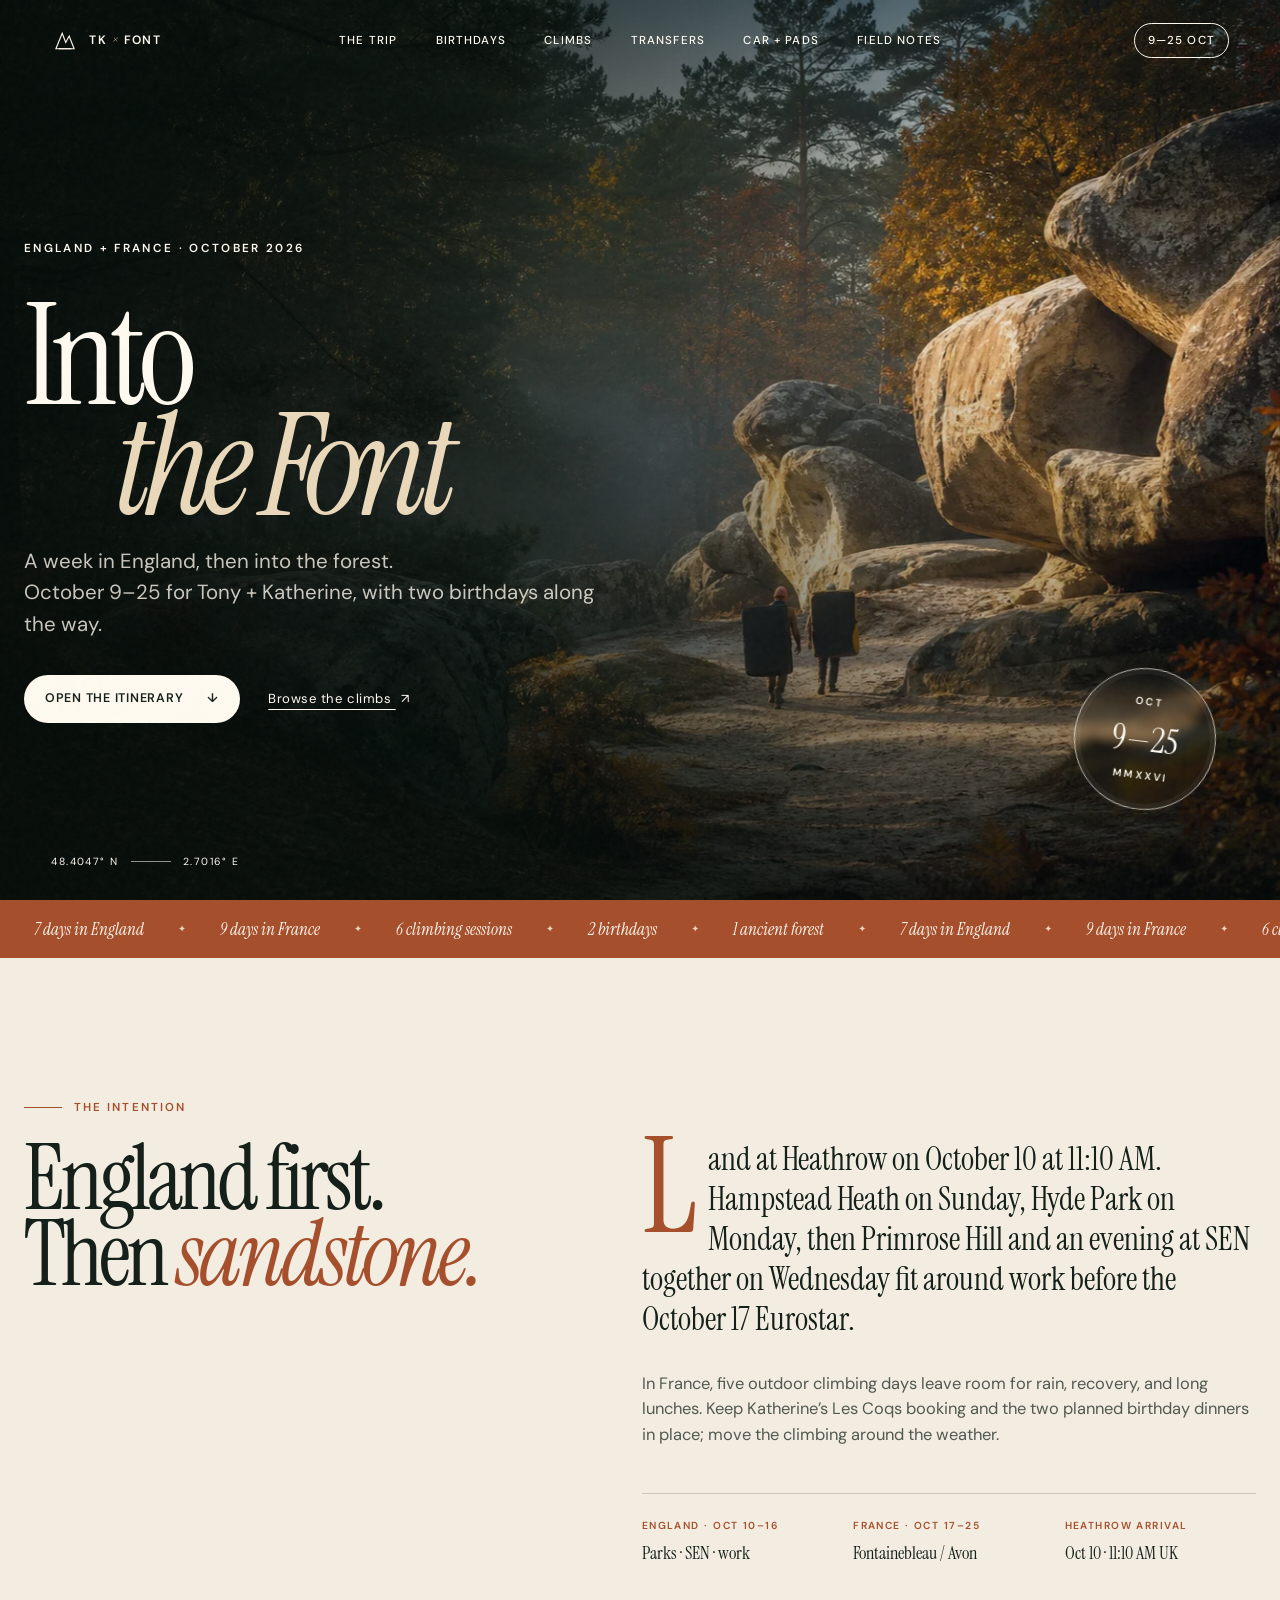
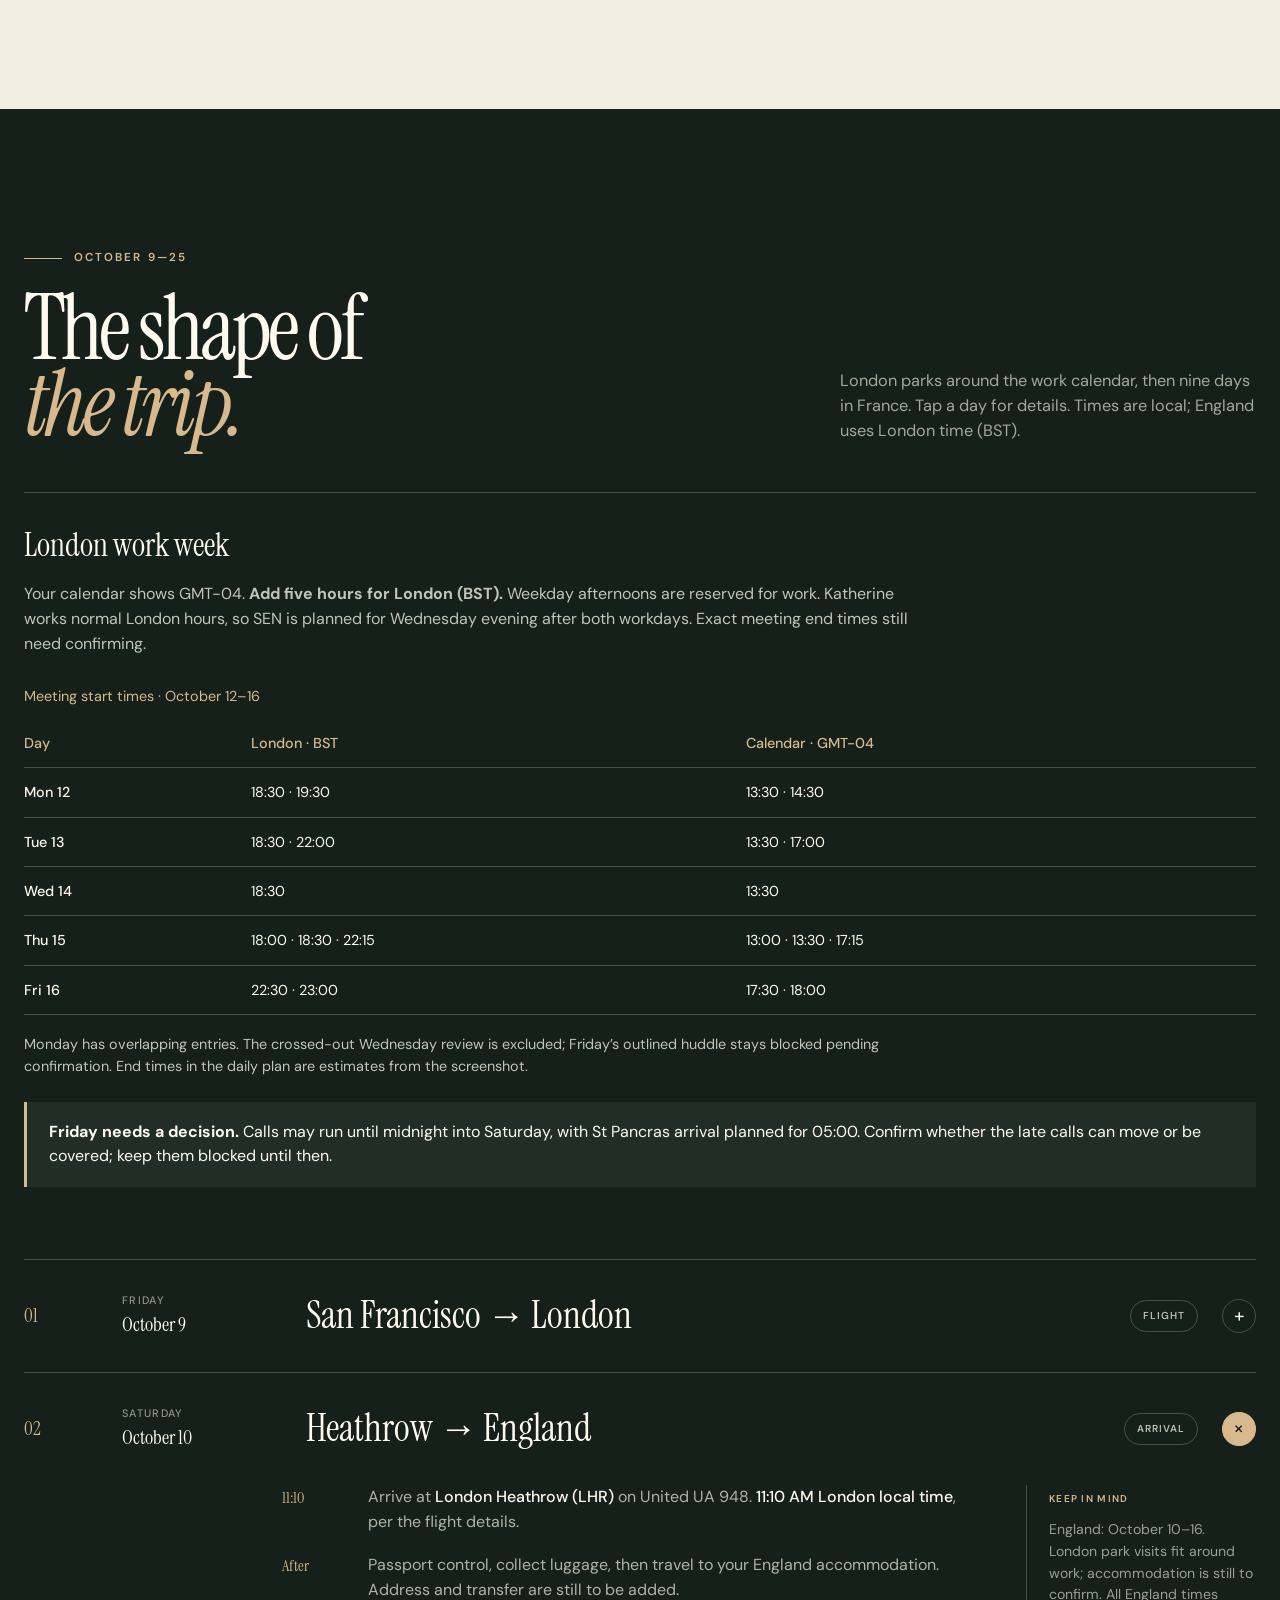
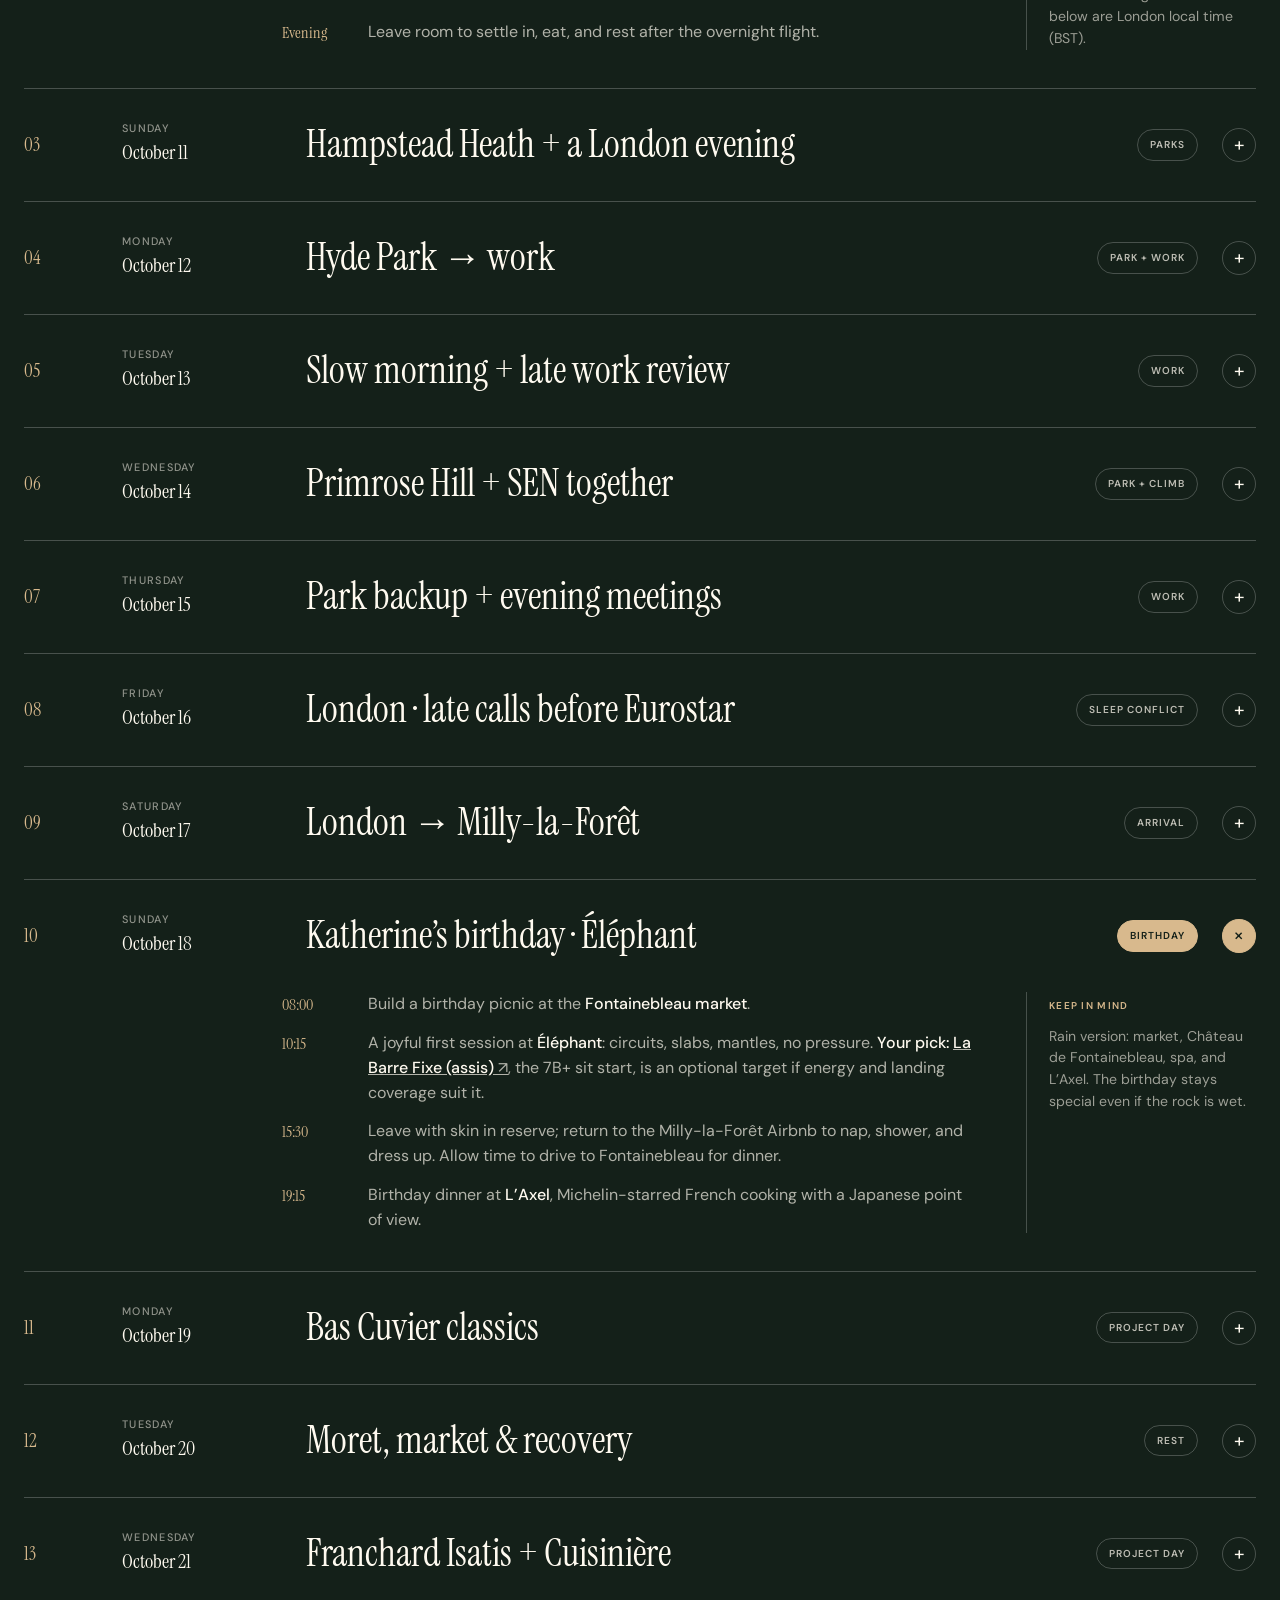
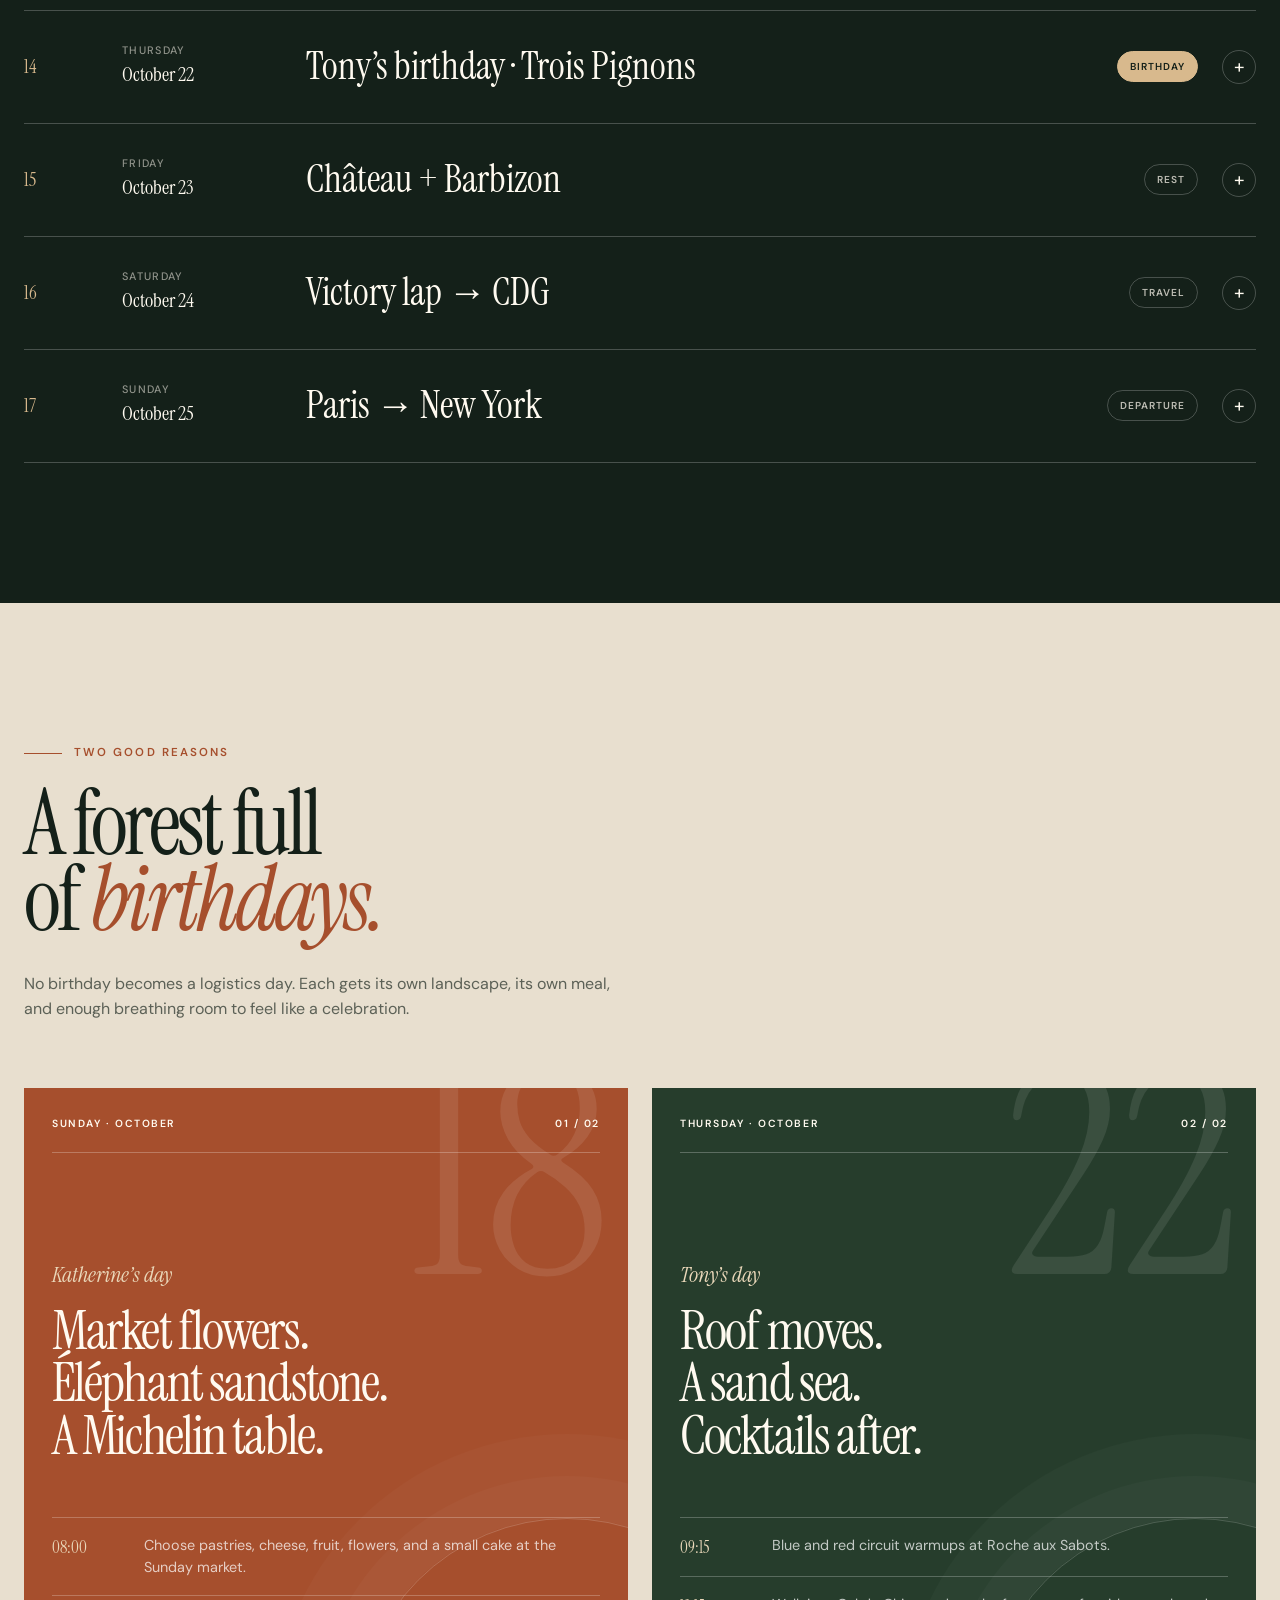
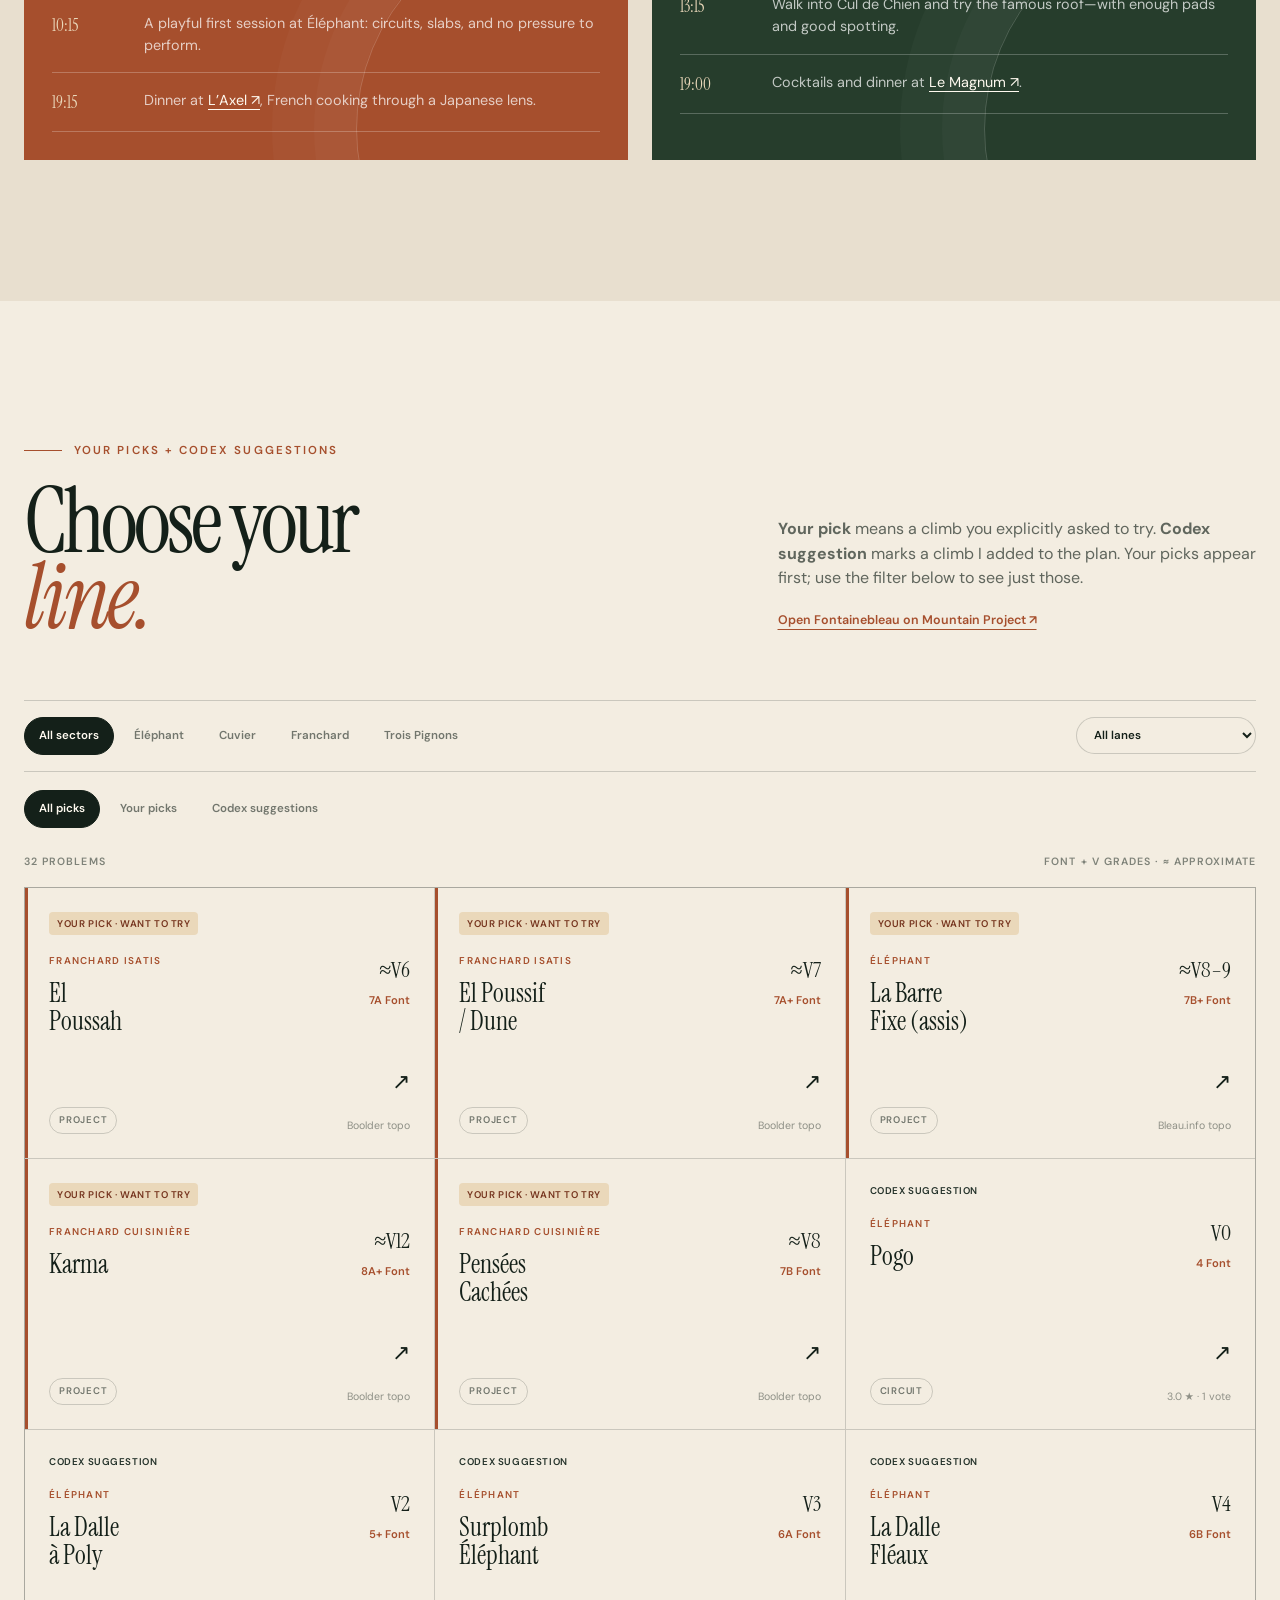
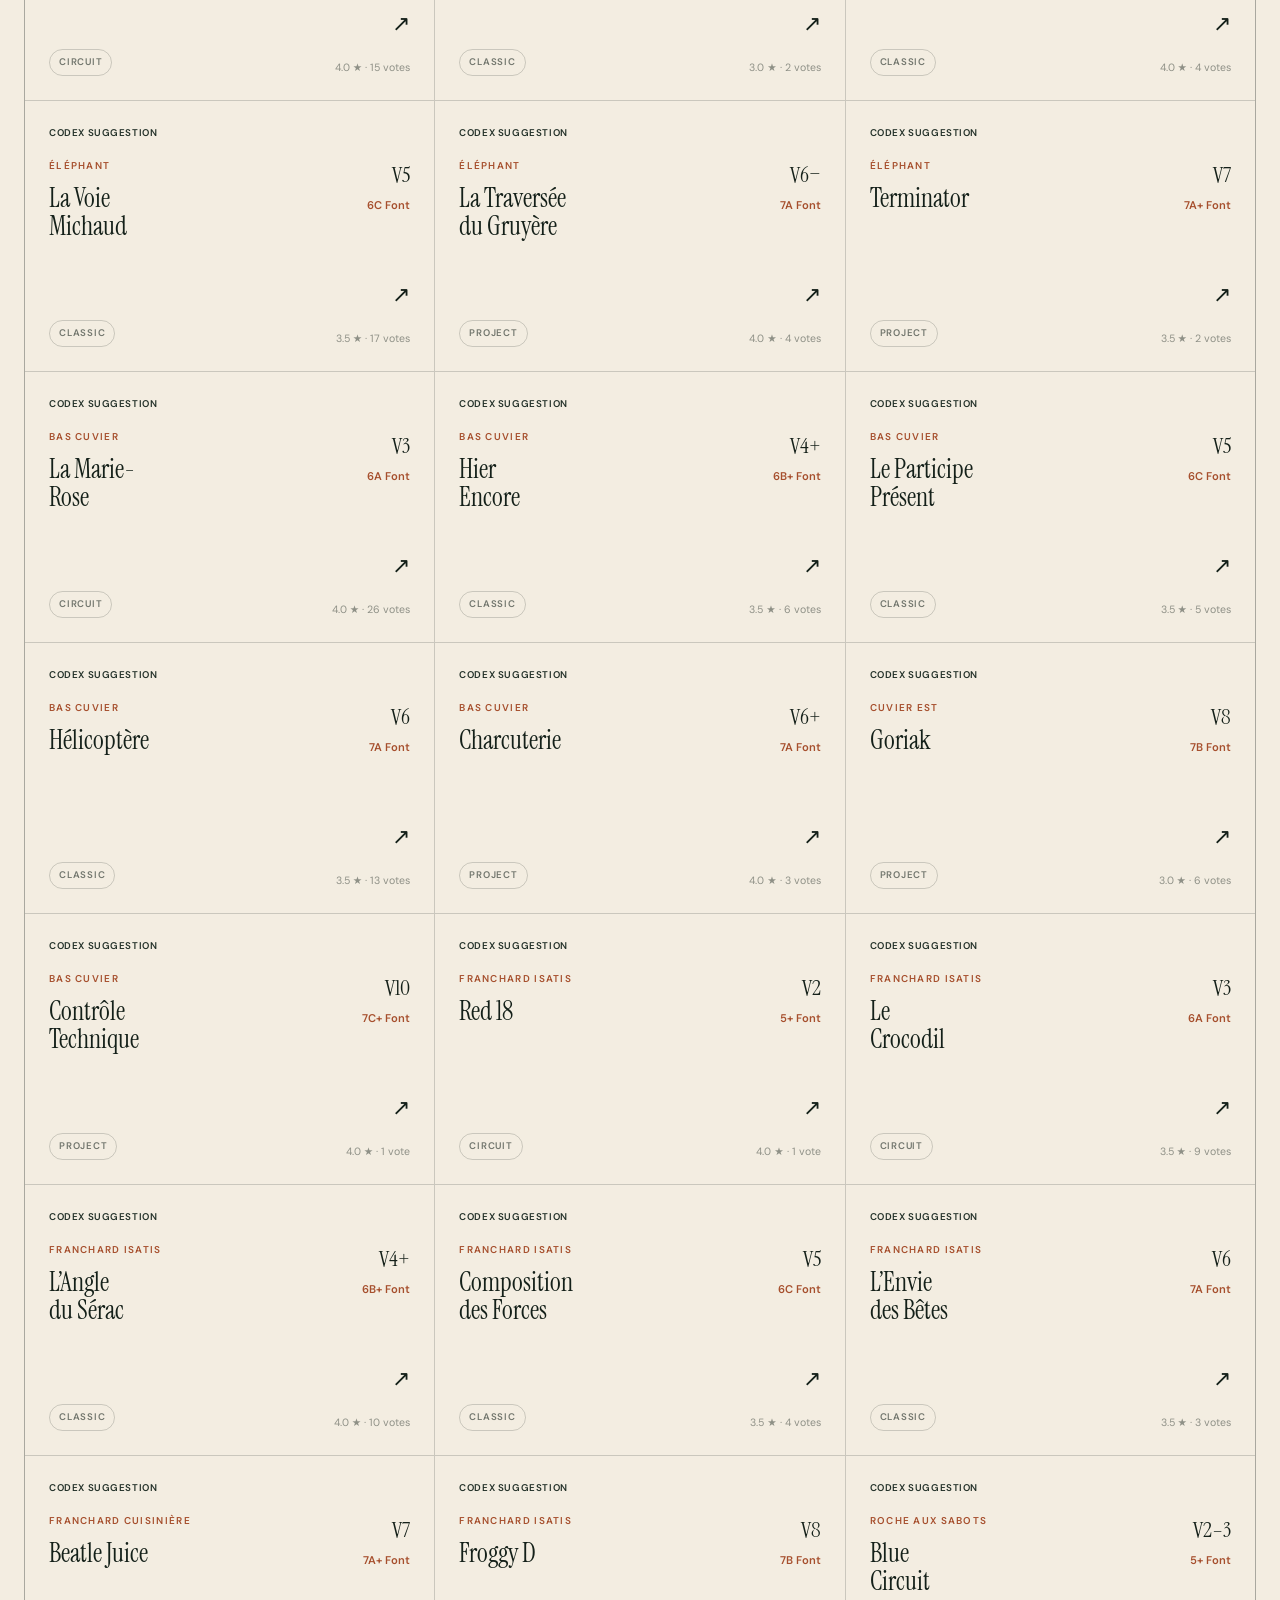
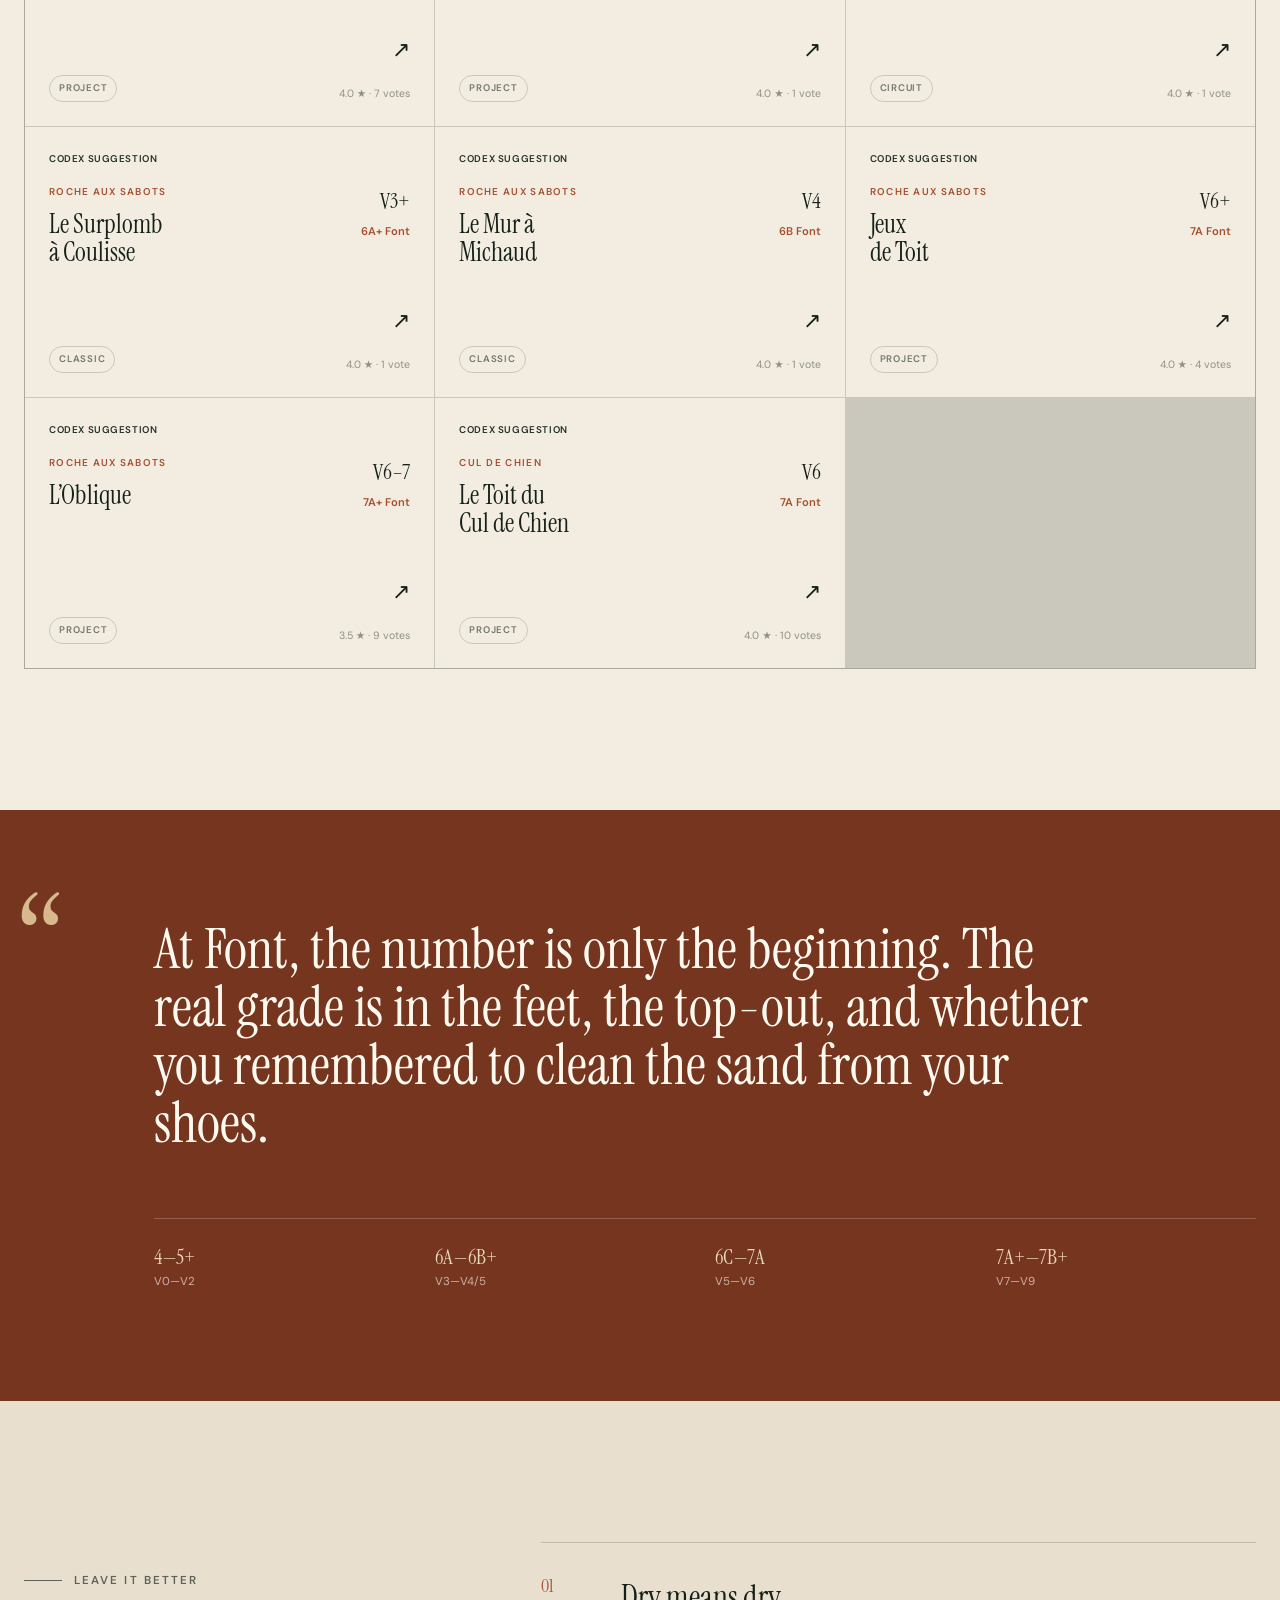
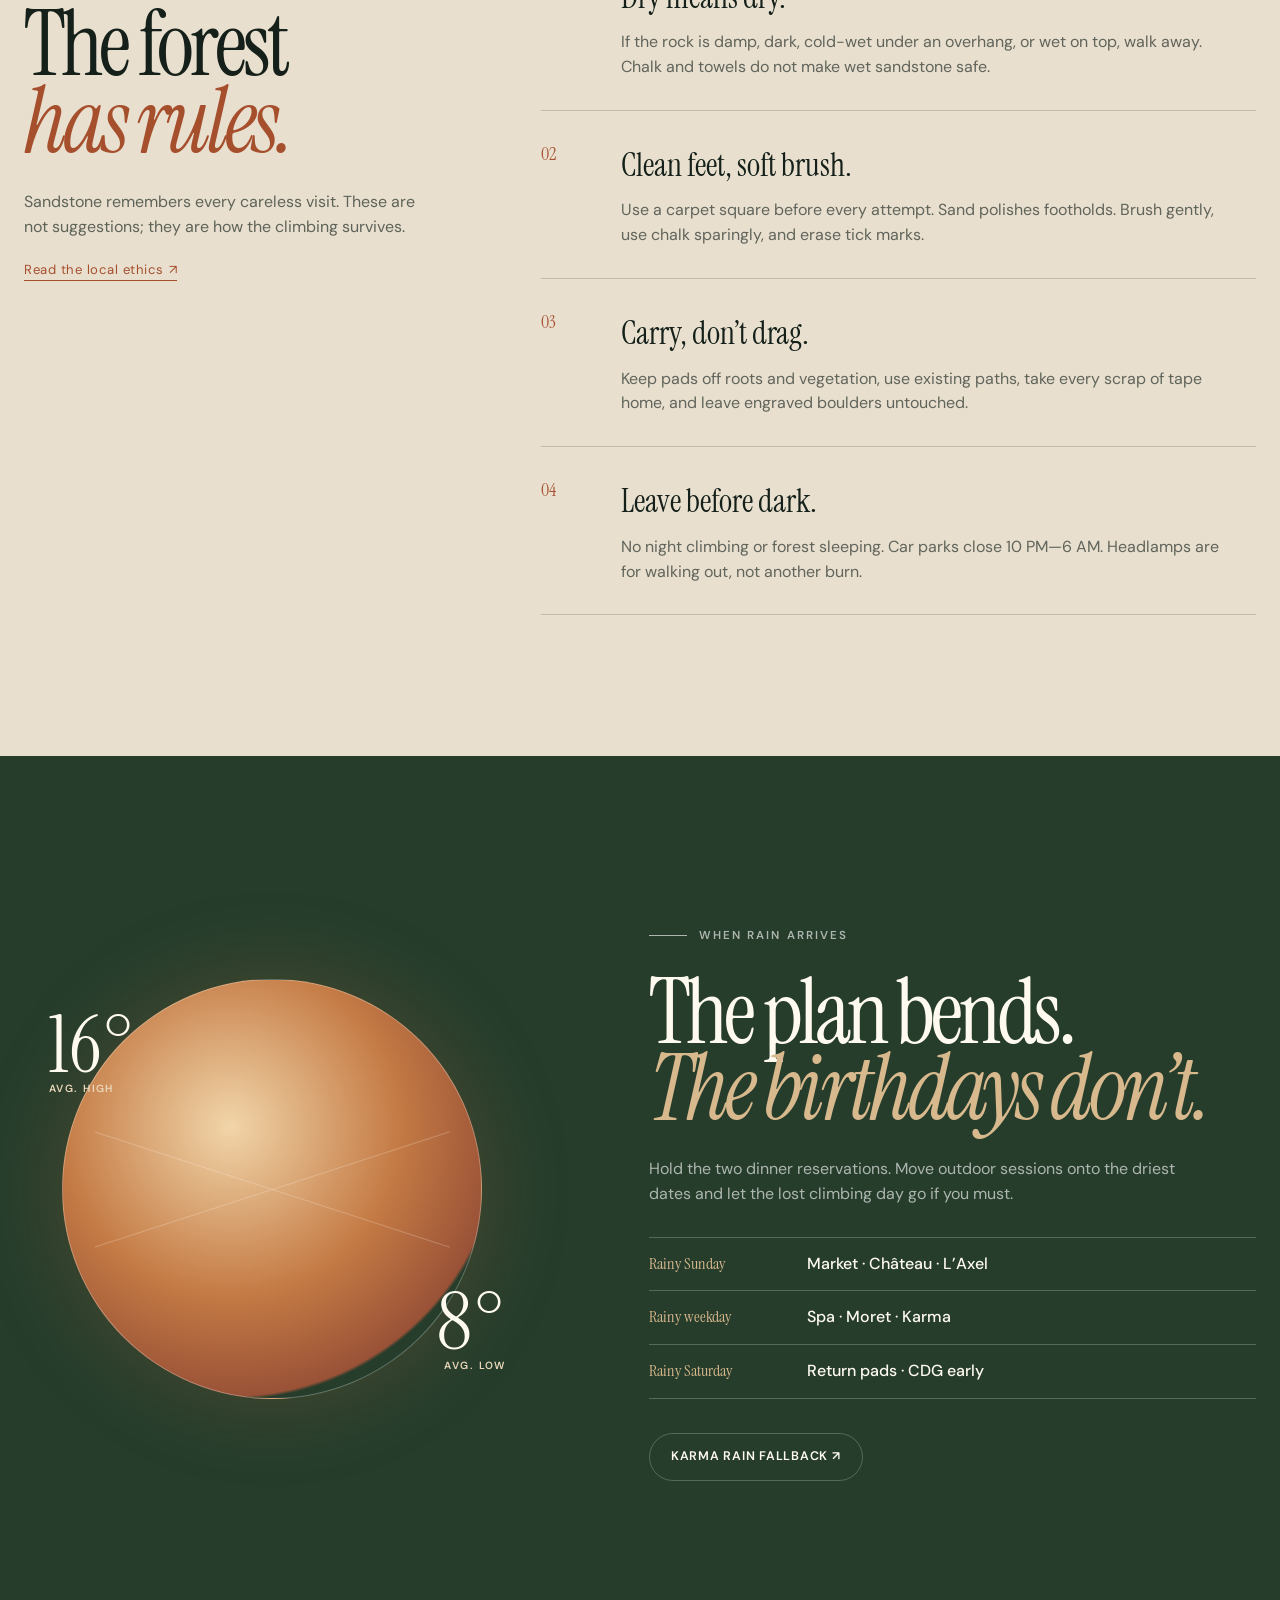
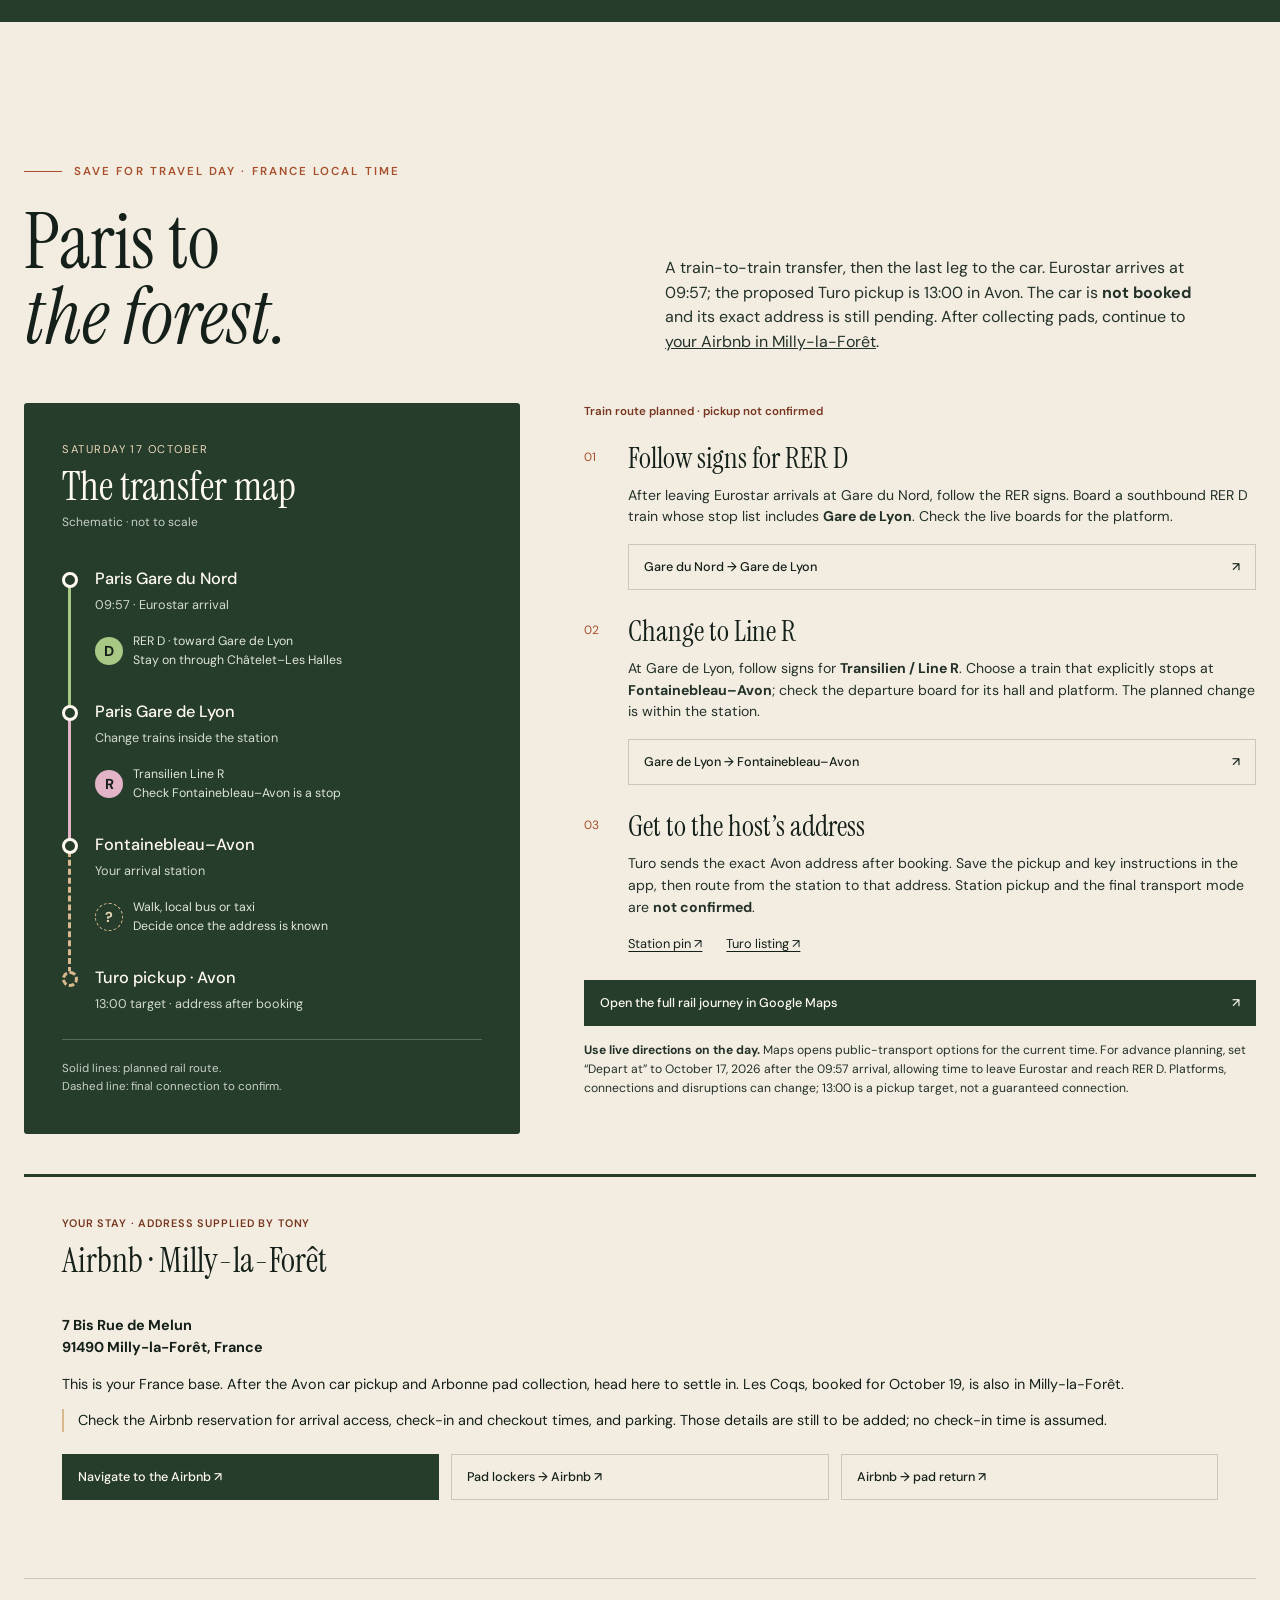
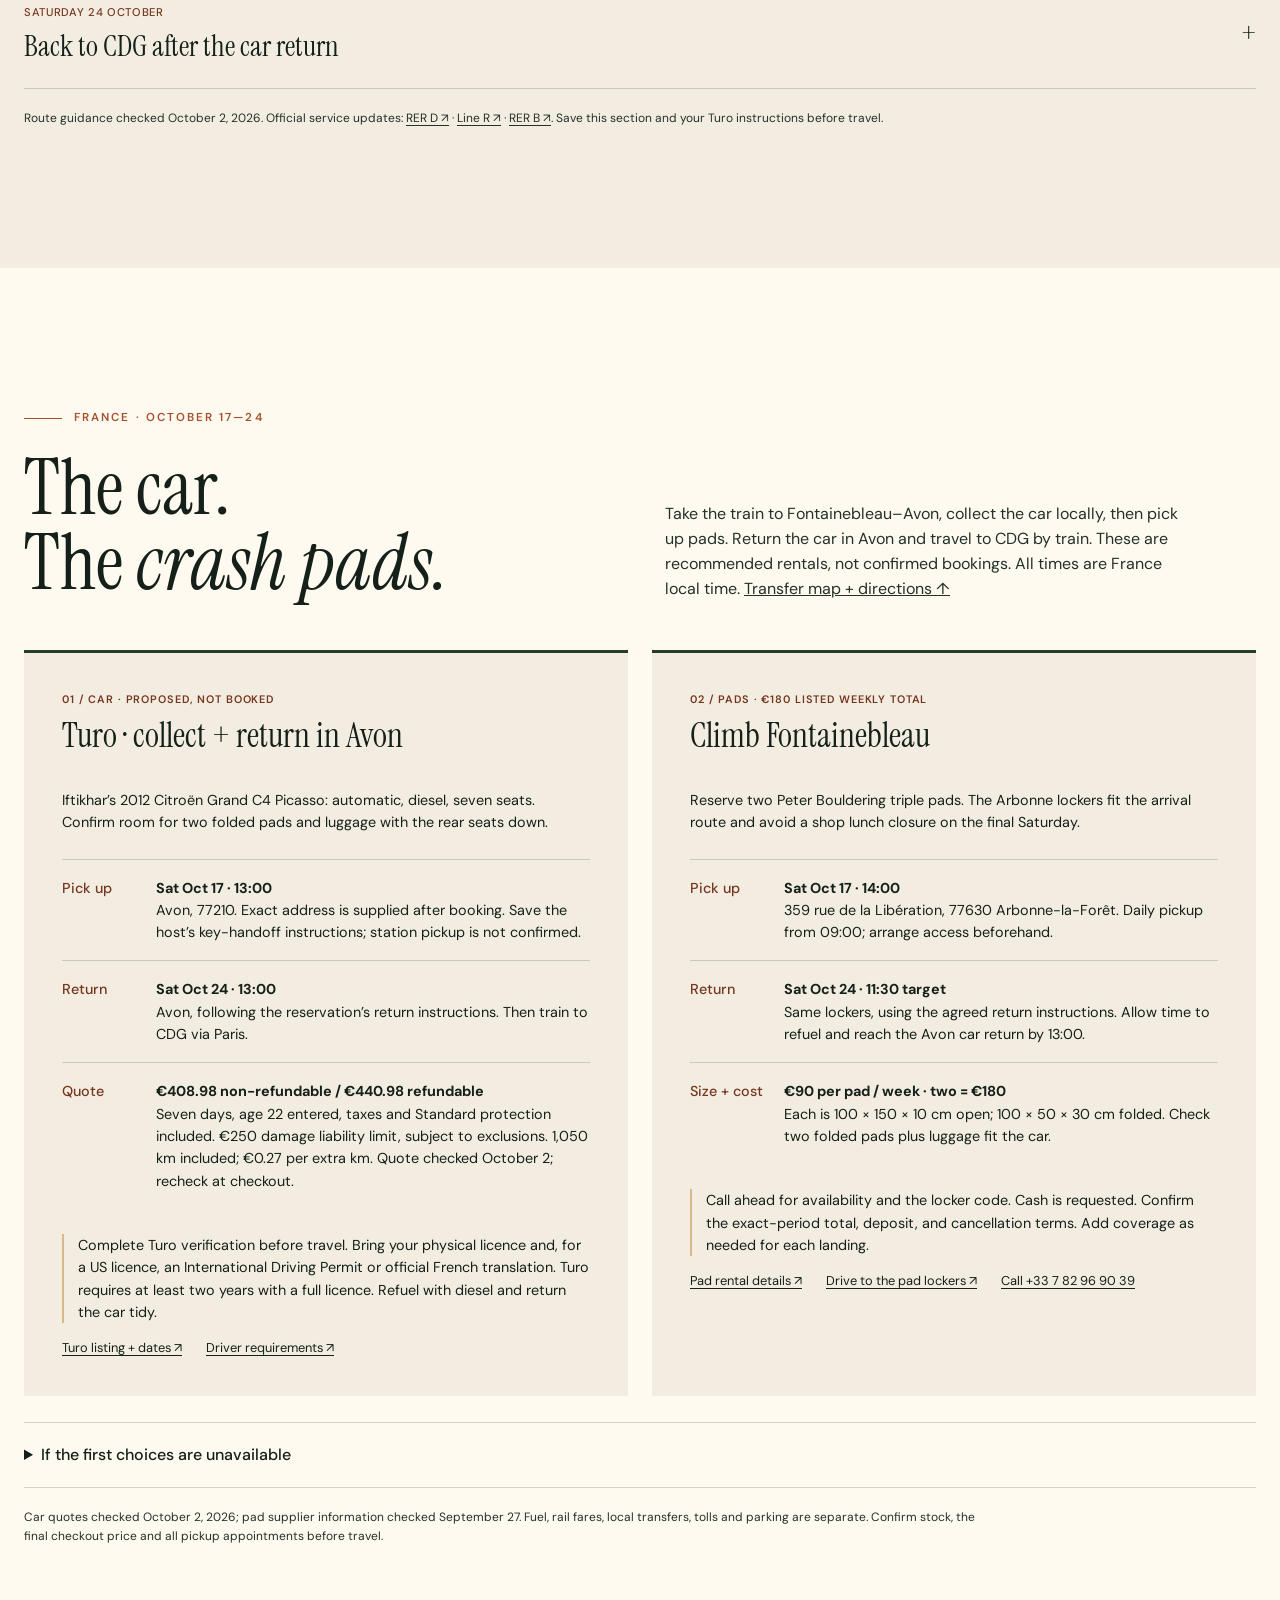
==== commit 622aff5f: "Save Milly-la-Foret Airbnb and update trip logistics" ====
--- a/font-trip/index.html
+++ b/font-trip/index.html
@@ -11,7 +11,7 @@
   <link rel="preconnect" href="https://fonts.gstatic.com" crossorigin>
   <link href="https://fonts.googleapis.com/css2?family=DM+Sans:wght@400;500;600&amp;family=Instrument+Serif:ital@0;1&amp;display=swap" rel="stylesheet">
   <link rel="preload" as="image" href="assets/fontainebleau-hero.webp" type="image/webp">
-  <link rel="stylesheet" href="styles.css?v=20261002-transfers">
+  <link rel="stylesheet" href="styles.css?v=20261002-stay">
 </head>
 <body>
   <div class="grain" aria-hidden="true"></div>
@@ -276,7 +276,7 @@
             <p class="eyebrow">Save for travel day · France local time</p>
             <h2 id="transferTitle">Paris to<br><em>the forest.</em></h2>
           </div>
-          <p>A train-to-train transfer, then the last leg to the car. Eurostar arrives at 09:57; the proposed Turo pickup is 13:00 in Avon. The car is <strong>not booked</strong> and its exact address is still pending.</p>
+          <p>A train-to-train transfer, then the last leg to the car. Eurostar arrives at 09:57; the proposed Turo pickup is 13:00 in Avon. The car is <strong>not booked</strong> and its exact address is still pending. After collecting pads, continue to <a href="#stay">your Airbnb in Milly-la-Forêt</a>.</p>
         </div>
         <div class="transfer-layout">
           <figure class="transfer-map reveal">
@@ -300,10 +300,22 @@
             <p class="transfer-live-note"><strong>Use live directions on the day.</strong> Maps opens public-transport options for the current time. For advance planning, set “Depart at” to October 17, 2026 after the 09:57 arrival, allowing time to leave Eurostar and reach RER D. Platforms, connections and disruptions can change; 13:00 is a pickup target, not a guaranteed connection.</p>
           </div>
         </div>
+        <article class="stay-card rental-card reveal" id="stay" aria-labelledby="stayTitle">
+          <p class="rental-label">Your stay · Address supplied by Tony</p>
+          <h3 id="stayTitle">Airbnb · Milly-la-Forêt</h3>
+          <p><strong>7 Bis Rue de Melun<br>91490 Milly-la-Forêt, France</strong></p>
+          <p>This is your France base. After the Avon car pickup and Arbonne pad collection, head here to settle in. Les Coqs, booked for October 19, is also in Milly-la-Forêt.</p>
+          <p class="rental-note">Check the Airbnb reservation for arrival access, check-in and checkout times, and parking. Those details are still to be added; no check-in time is assumed.</p>
+          <div class="return-links">
+            <a class="map-link map-link-primary" href="https://www.google.com/maps/dir/?api=1&amp;destination=7+Bis+Rue+de+Melun,+91490+Milly-la-Foret,+France&amp;travelmode=driving" target="_blank" rel="noreferrer">Navigate to the Airbnb ↗</a>
+            <a class="map-link" href="https://www.google.com/maps/dir/?api=1&amp;origin=359+rue+de+la+Liberation,+77630+Arbonne-la-Foret,+France&amp;destination=7+Bis+Rue+de+Melun,+91490+Milly-la-Foret,+France&amp;travelmode=driving" target="_blank" rel="noreferrer">Pad lockers → Airbnb ↗</a>
+            <a class="map-link" href="https://www.google.com/maps/dir/?api=1&amp;origin=7+Bis+Rue+de+Melun,+91490+Milly-la-Foret,+France&amp;destination=359+rue+de+la+Liberation,+77630+Arbonne-la-Foret,+France&amp;travelmode=driving" target="_blank" rel="noreferrer">Airbnb → pad return ↗</a>
+          </div>
+        </article>
         <details class="return-transfer reveal" id="return-transfer">
           <summary><span><small>Saturday 24 October</small>Back to CDG after the car return</span><span class="return-toggle" aria-hidden="true">+</span></summary>
           <div class="return-content">
-            <p>Return pads around <strong>11:30</strong>, refuel and return the car in <strong>Avon by 13:00</strong>, then reach Fontainebleau–Avon station. Keep any morning climb short. Pad and car appointments are planning targets until booked.</p>
+            <p>Arrange checkout from the <a href="#stay">Milly-la-Forêt Airbnb</a> before any morning climb unless late checkout is confirmed. Return pads around <strong>11:30</strong>, refuel and return the car in <strong>Avon by 13:00</strong>, then reach Fontainebleau–Avon station. Keep any morning climb short. Pad and car appointments are planning targets until booked.</p>
             <ol class="return-map" aria-label="Planned rail route to CDG">
               <li><strong>Fontainebleau–Avon</strong><span>Line R → Paris</span></li><li><strong>Gare de Lyon</strong><span>RER D → Gare du Nord</span></li><li><strong>Gare du Nord</strong><span>RER B → Aéroport Charles de Gaulle</span></li><li><strong>CDG</strong><span>Then your terminal / airport hotel</span></li>
             </ol>
@@ -407,6 +419,6 @@
     </div>
   </footer>
 
-  <script src="app.js?v=20261002-transfers"></script>
+  <script src="app.js?v=20261002-stay"></script>
 </body>
 </html>
--- a/font-trip/styles.css
+++ b/font-trip/styles.css
@@ -518,6 +518,8 @@
 .map-link-primary:hover { background: var(--ink); }
 .map-link:focus-visible, .return-transfer summary:focus-visible { outline: 3px solid var(--rust); outline-offset: 4px; }
 .transfer-live-note { margin: 15px 0 0; font-size: .76rem; color: var(--ink-soft); }
+.stay-card { margin-top: 40px; scroll-margin-top: 90px; }
+.stay-card .return-links { margin-bottom: 0; }
 .return-transfer { margin-top: 40px; border-block: 1px solid var(--line); scroll-margin-top: 90px; }
 .return-transfer summary { display: flex; justify-content: space-between; align-items: center; gap: 24px; padding: 25px 0; cursor: pointer; list-style: none; font: 400 1.8rem/1.2 var(--serif); }
 .return-transfer summary::-webkit-details-marker { display: none; }
